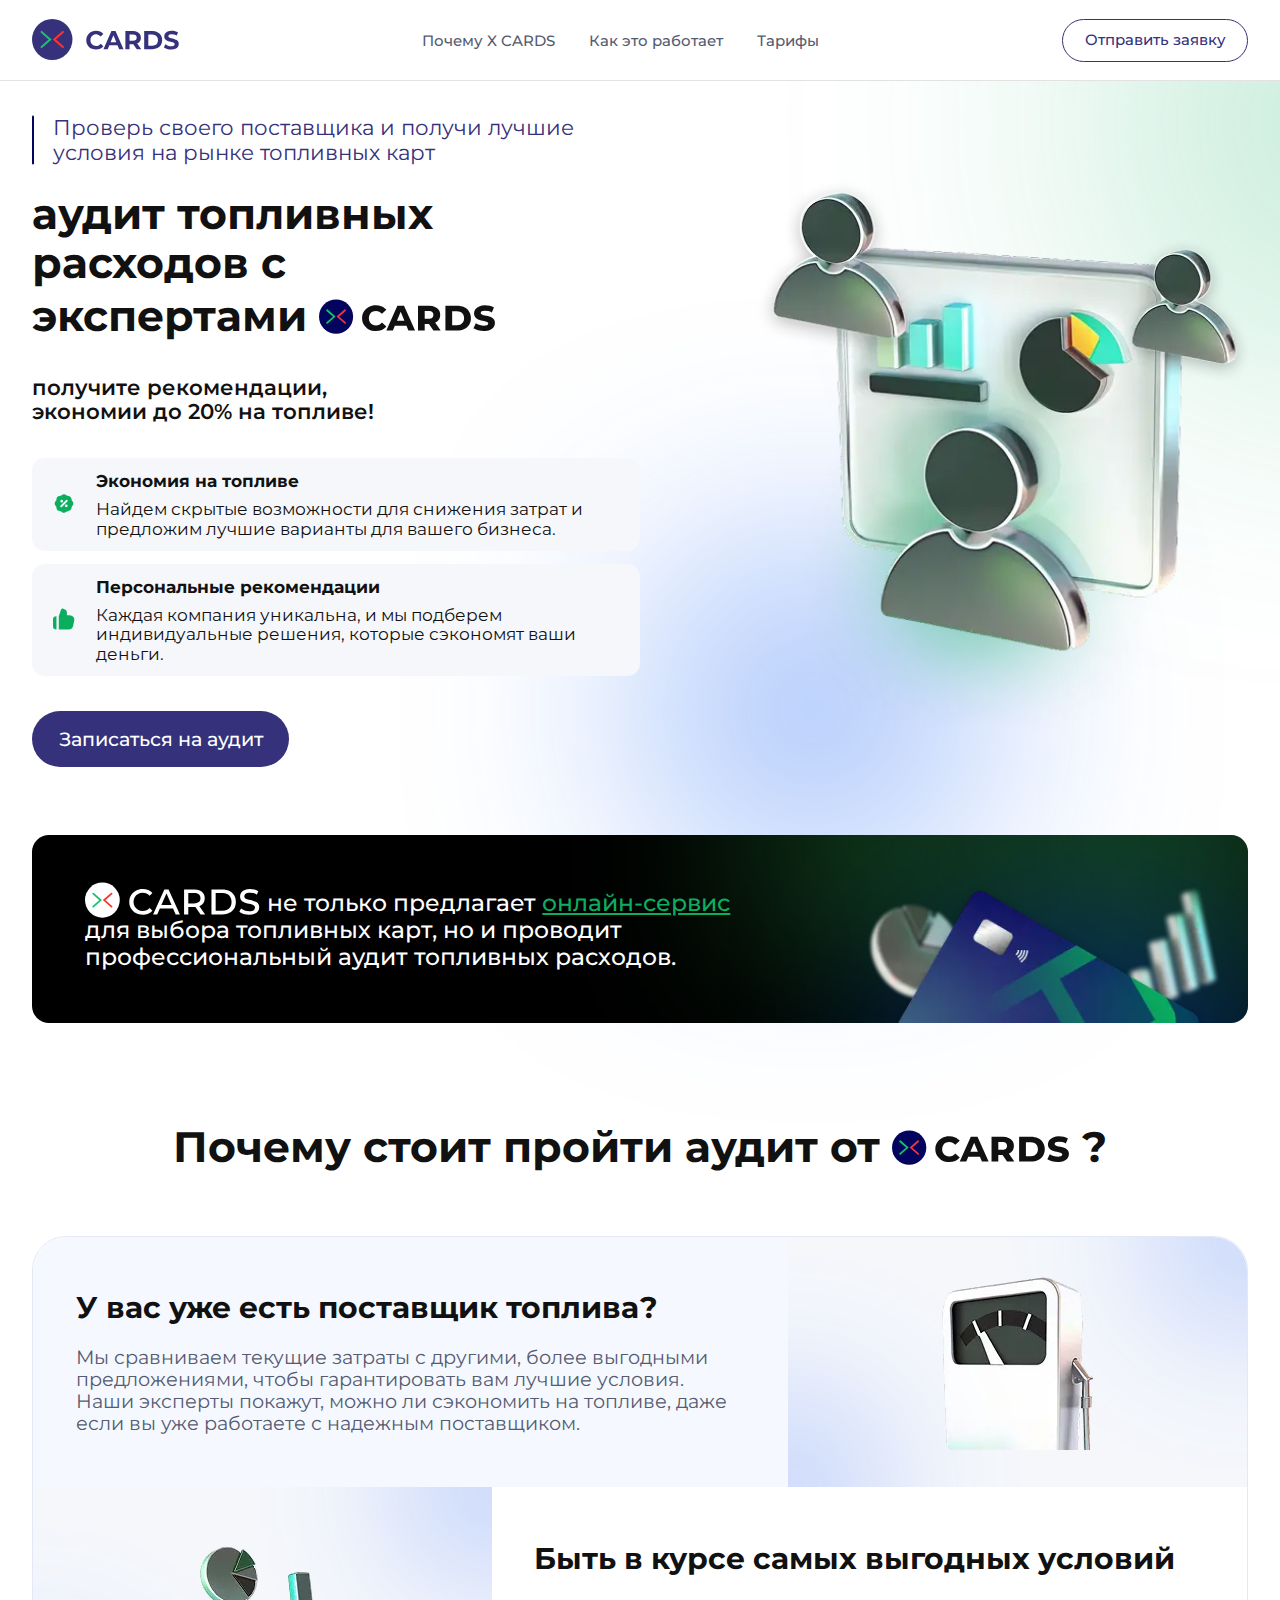
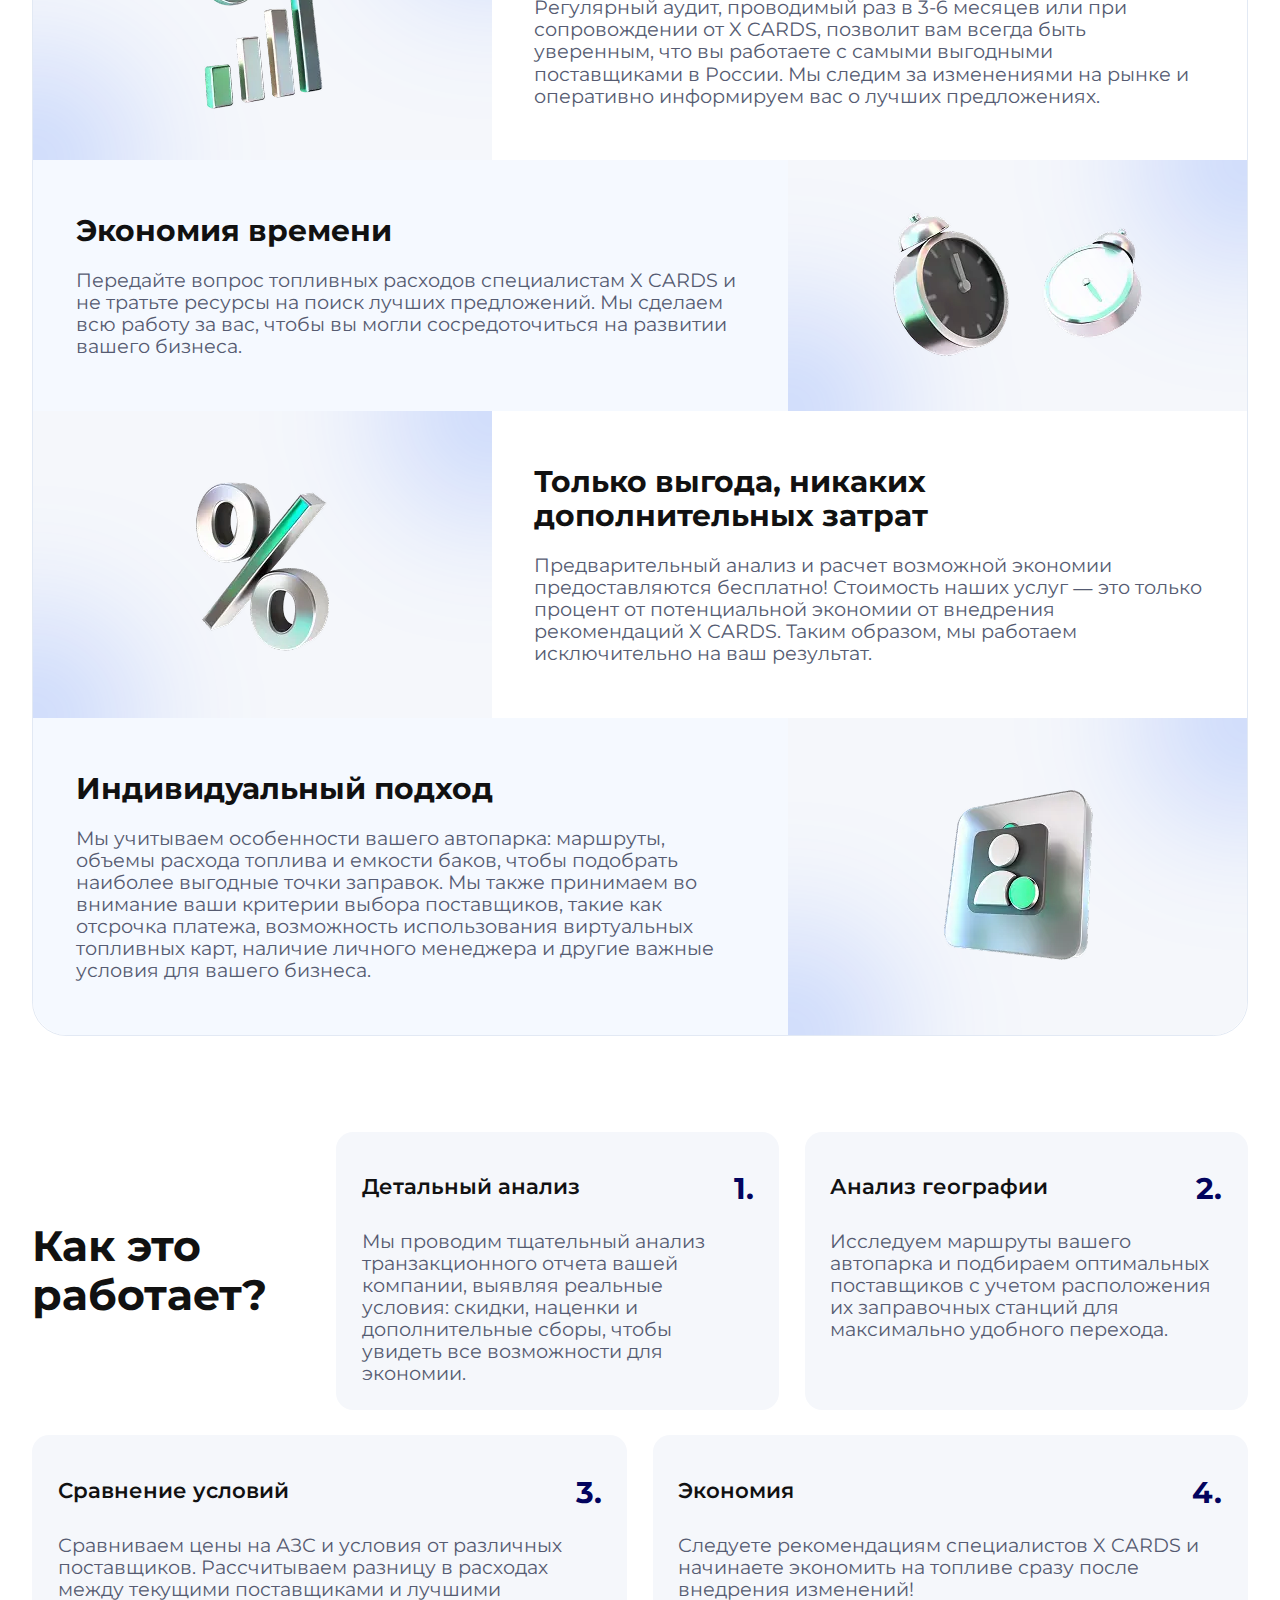
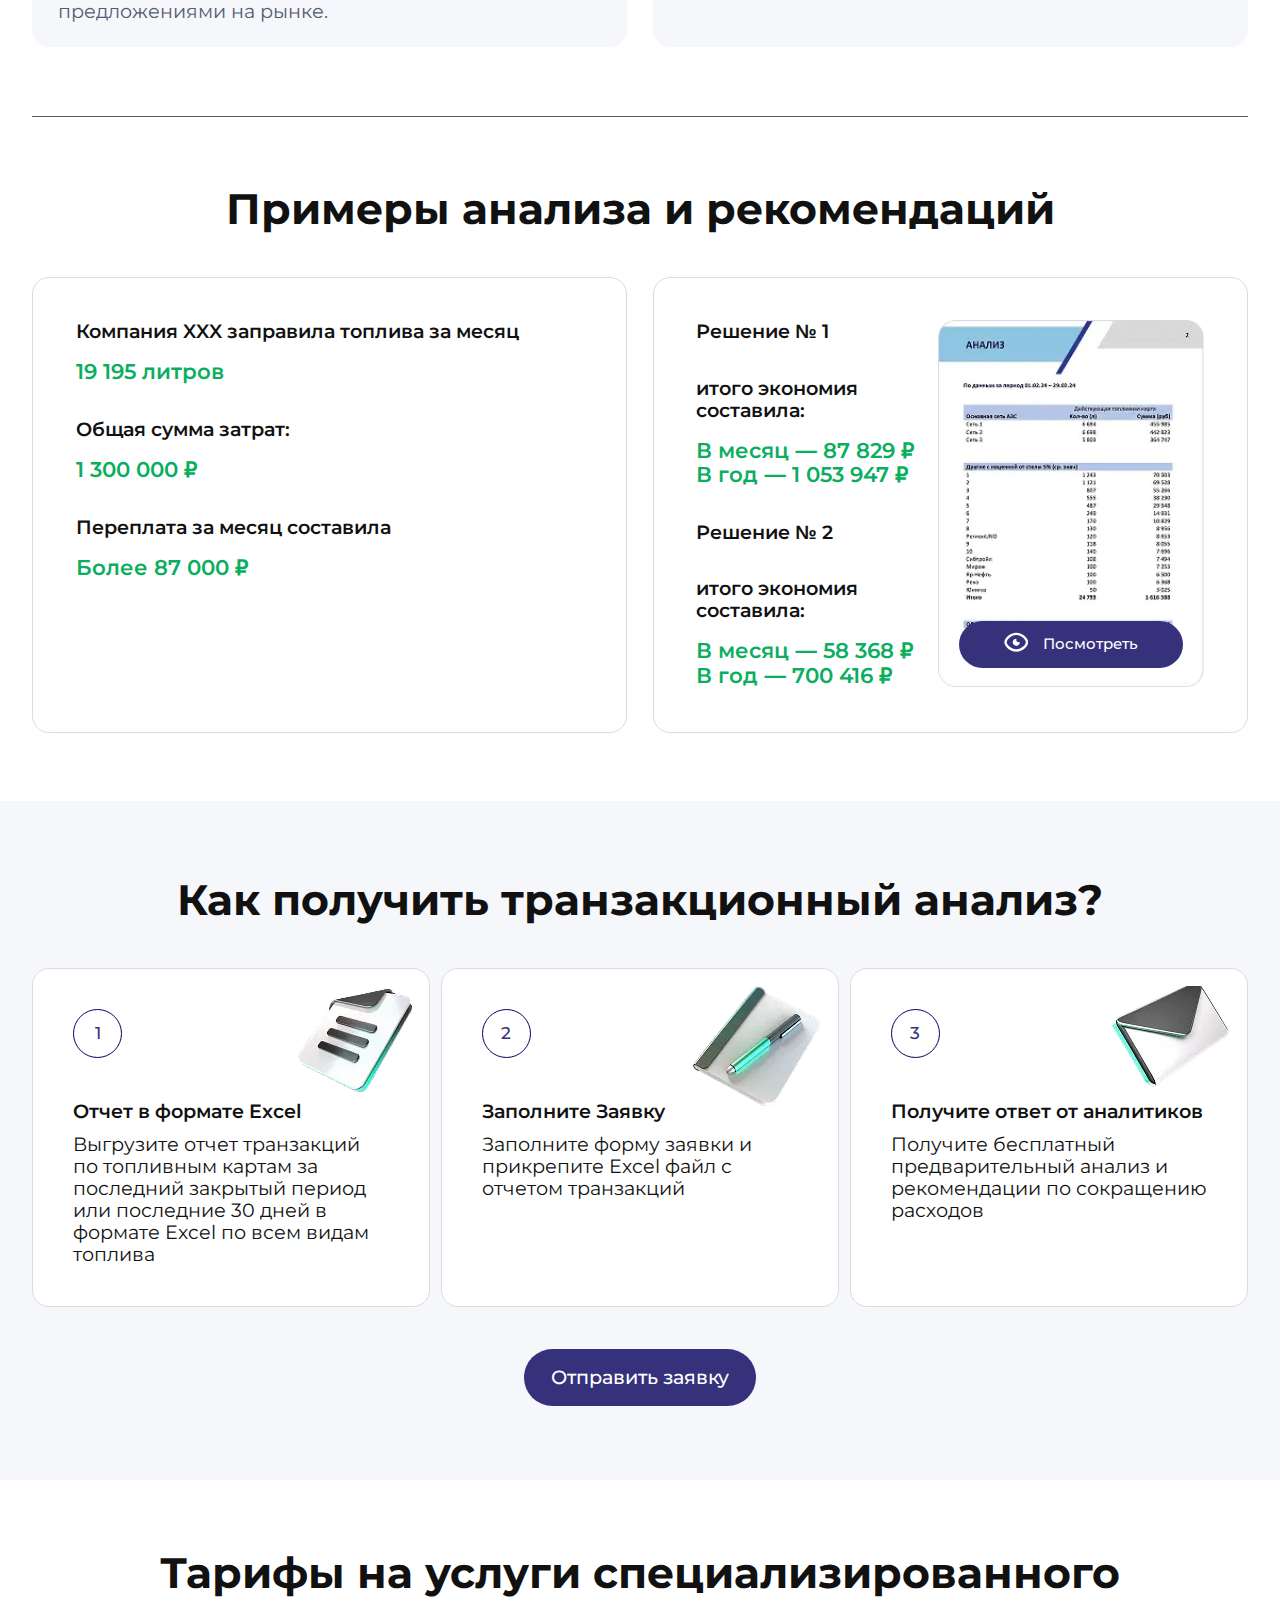
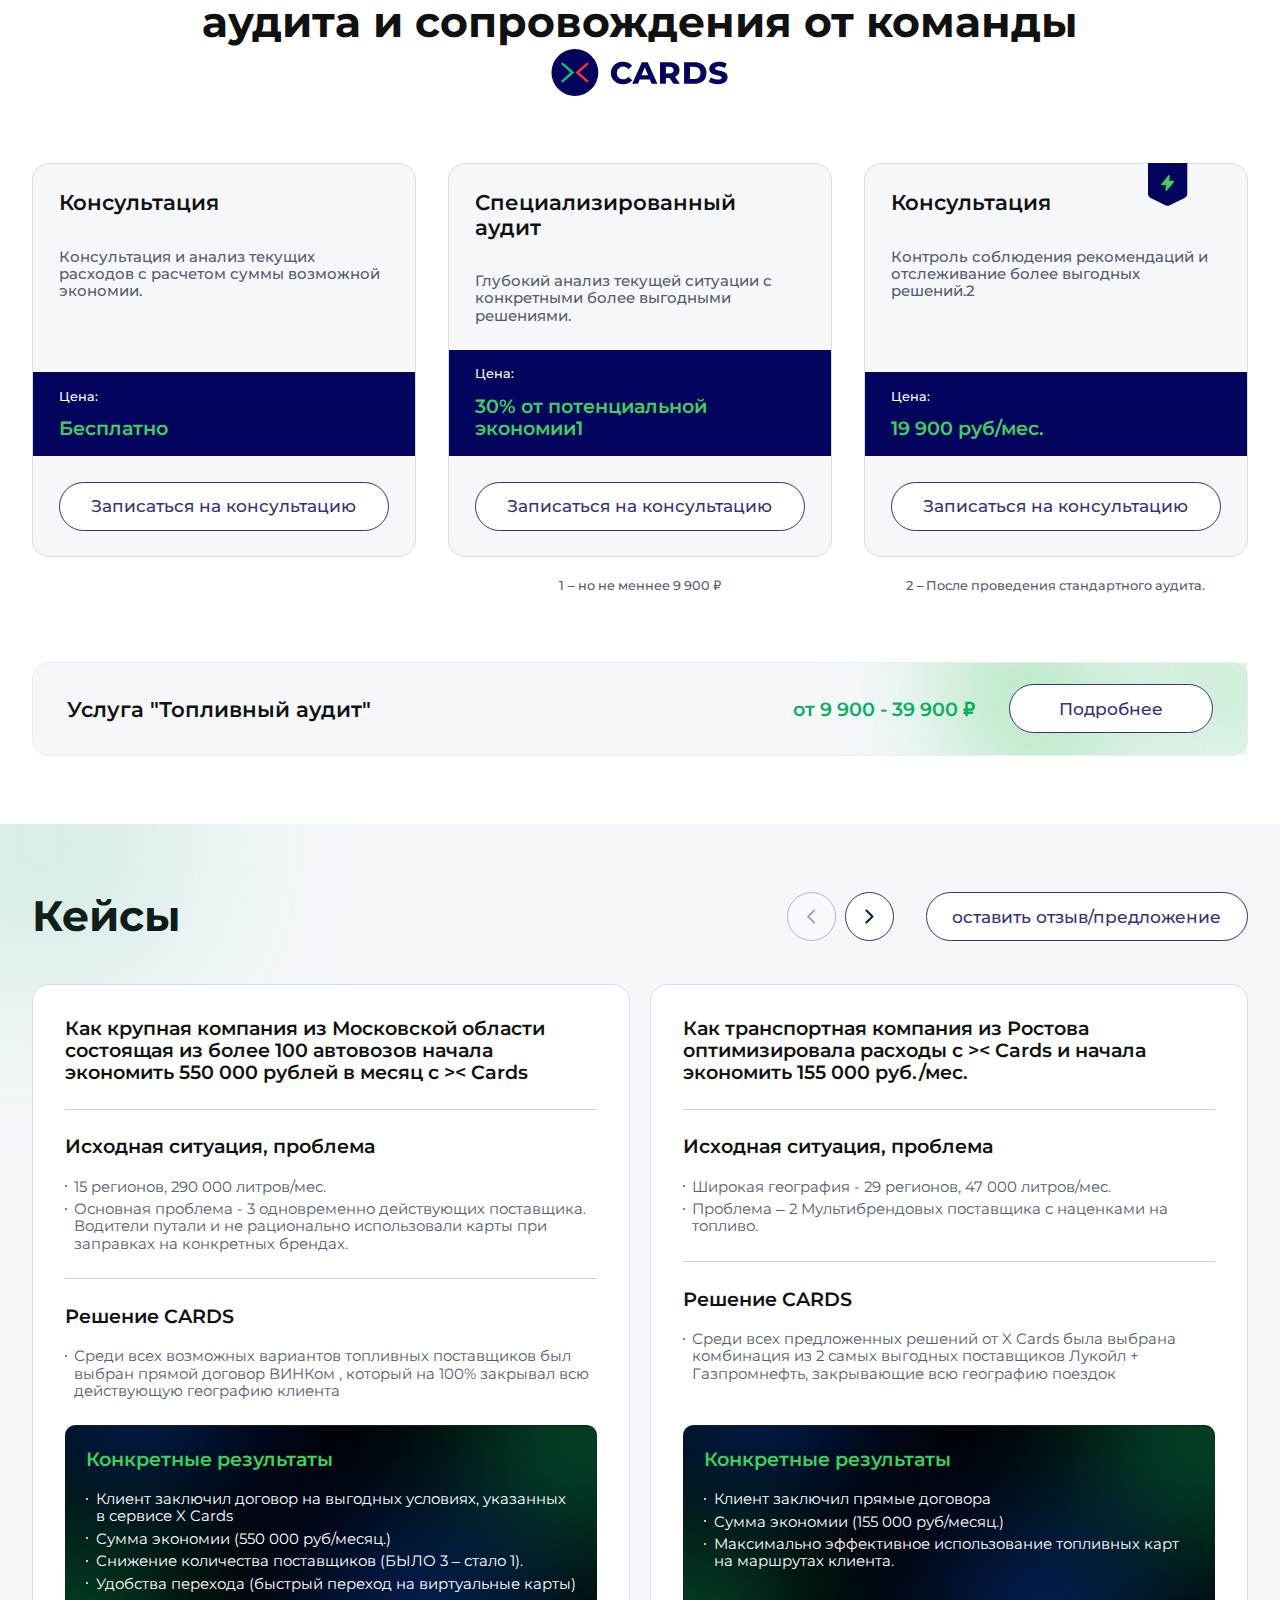
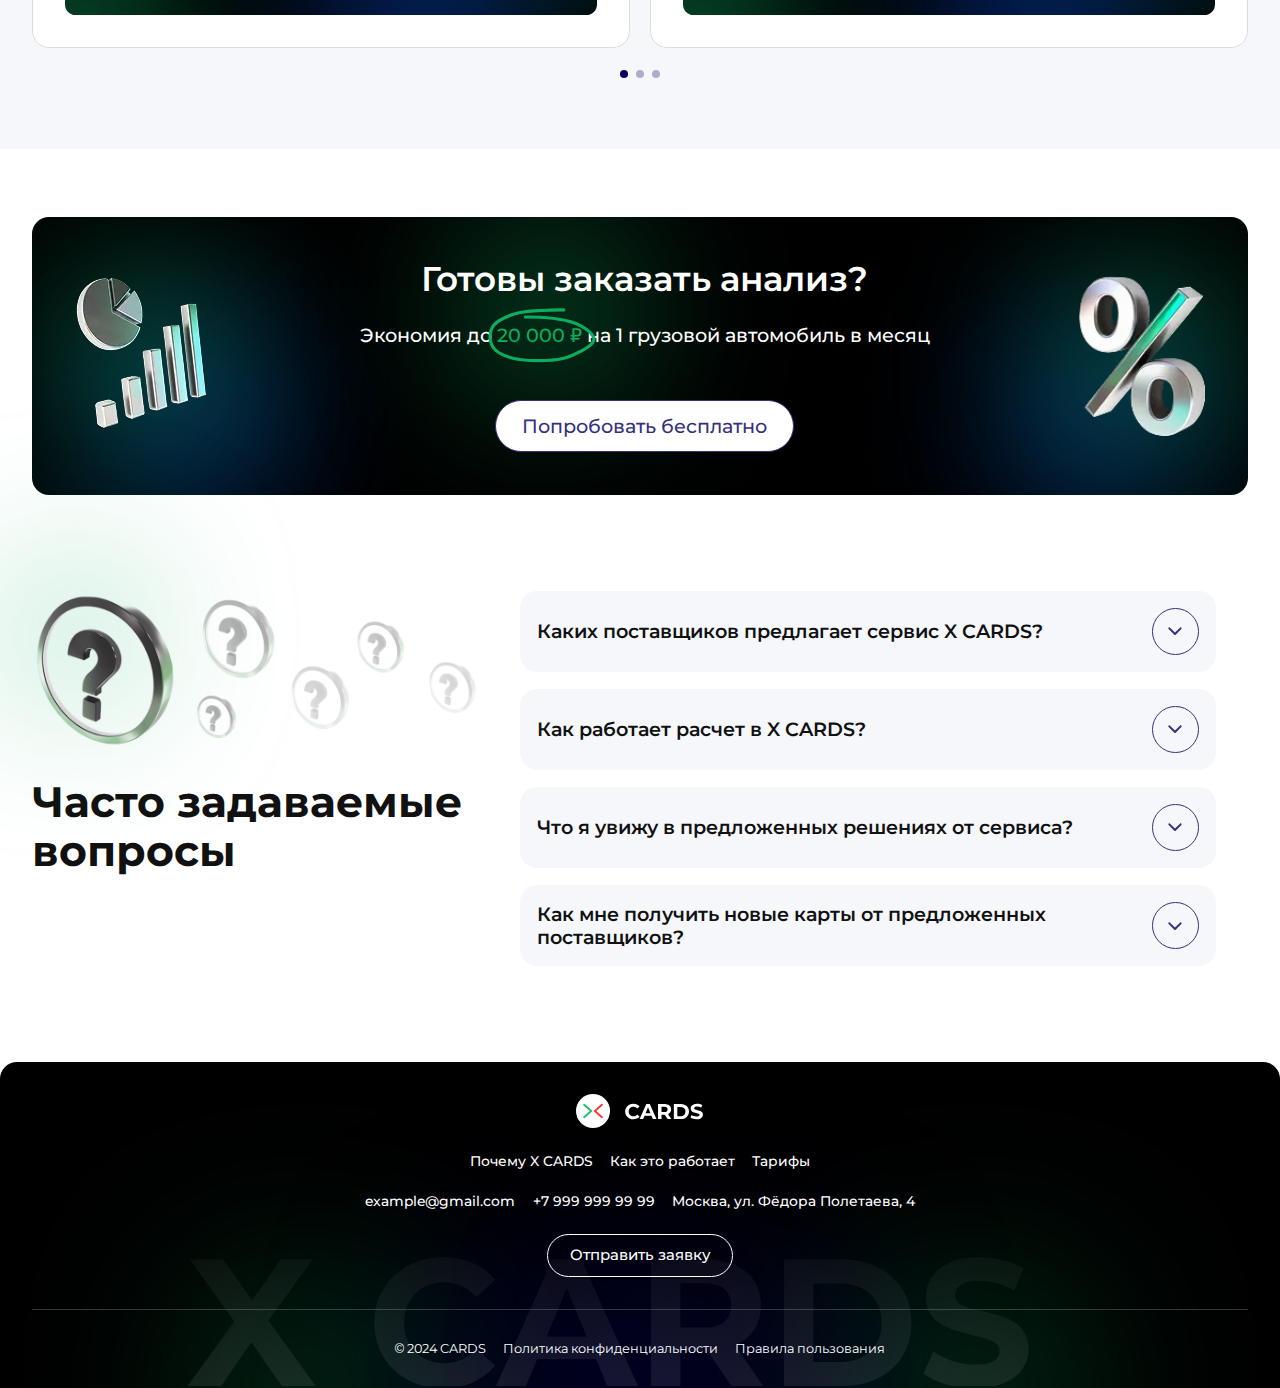
==== index.html @ f27b72c7 "first commit" ====
<!DOCTYPE html>
<html lang="en">

<head>
	<meta charset="UTF-8">
	<meta name="viewport" content="width=device-width, initial-scale=1.0">
	<meta name="keywords" content="">
	<link rel="stylesheet" href="css/libs.min.css">
	<link rel="stylesheet" href="css/style.min.css">
	<title>Главная</title>
</head>

<body>
	<div class="wrapper">
		<header class="header">
    <div class="container">
        <div class="header__inner">
            <div class="header__wrap">
                <a class="header__logo" href="">
                    <img src="img/logo.svg" alt="">
                </a>
                <ul class="header__list">
                    <li><a href="#advantages">Почему X CARDS</a></li>
                    <li><a href="#info">Как это работает</a></li>
                    <li><a href="#tariffs">Тарифы</a></li>
                </ul>
                <div class="header__btns">
                    <button class="header__btn btn btn-blue__outline">
                        <span>Отправить заявку </span>
                    </button>
                </div>
            </div>
            <div class="header__mob">
                <a class="header__logo" href="">
                    <img src="img/logo.svg" alt="">
                </a>
                <div class="burger">
                    <span></span>
                    <span></span>
                    <span></span>
                </div>
            </div>
        </div>
    </div>
</header>
		<main class="content">
			<section class="main">
				<div class="container">
					<div class="main__inner">
						<div class="main__desc">
							<div class="main__subtitle">
								<span>Проверь своего поставщика и получи лучшие условия на рынке топливных карт</span>
							</div>
							<h1 class="main__title h2">
								аудит топливных расходов с экспертами
								<span class="title-logo">
										<img src="img/title-logo.svg" alt="">
									</span>
							</h1>
							<nav class="main__nav">
								<div class="main__subtitle2">
									получите рекомендации, <br>
									экономии до 20% на топливе!
								</div>
								<div class="main__items">
									<div class="main__item">
										<i class="main__item-icon">
											<img src="img/list-icon.svg" alt="">
										</i>
										<p class="main__item-text">
											<strong>Экономия на топливе</strong>
											<span>Найдем скрытые возможности для снижения затрат и предложим лучшие варианты для вашего бизнеса.</span>
										</p>
									</div>
									<div class="main__item">
										<i class="main__item-icon">
											<img src="img/list-icon2.svg" alt="">
										</i>
										<p class="main__item-text">
											<strong>Персональные рекомендации</strong>
											<span>Каждая компания уникальна, и мы подберем индивидуальные решения, которые сэкономят ваши деньги.</span>
										</p>
									</div>
								</div>
							</nav>
							<button class="main__btn btn btn-blue">
								<span>Записаться на аудит</span>
							</button>
						</div>
						<div class="main__img">
							<img src="img/main-img.webp" alt="">
							<span class="circle"></span>
							<span class="circle2"></span>
						</div>
						<button class="main__btn main__btn--mob btn btn-blue">
							<span>Записаться на аудит</span>
						</button>
					</div>
				</div>
			</section>
			<section class="banner">
				<div class="container">
					<div class="banner__inner">
						<div class="banner__text">
							<p>
								<span class="title-logo">
								<img src="img/title-logo2.svg" alt="">
							</span>
								не только предлагает <a href="">онлайн-сервис</a> для выбора топливных карт, но и проводит профессиональный аудит топливных расходов.
							</p>
						</div>
						<div class="banner__img">
							<img src="img/banner-img.webp" alt="">
						</div>
						<span class="circle"></span>
						<span class="circle2"></span>
						<span class="circle3"></span>
						<span class="circle4"></span>
					</div>
				</div>
			</section>
			<section id="advantages" class="advantages">
				<div class="container">
					<div class="advantages__inner">
						<h2 class="advantages__title h2">
							Почему стоит пройти аудит от
							<span class="title-logo">
								<img src="img/title-logo.svg" alt="">
							</span>
							?
						</h2>
						<div class="advantages__items">
							<div class="advantages__item">
								<div class="advantages__item-img">
									<img src="img/advantages-img.webp" alt="">
								</div>
								<div class="advantages__item-desc">
									<h3 class="advantages__item-title h3">У вас уже есть поставщик топлива?</h3>
									<div class="advantages__item-text">
										<p>Мы сравниваем текущие затраты с другими, более выгодными предложениями, чтобы гарантировать вам лучшие условия. Наши эксперты покажут, можно ли сэкономить на топливе, даже если вы уже работаете с надежным поставщиком.</p>
									</div>
								</div>
							</div>
							<div class="advantages__item">
								<div class="advantages__item-img">
									<img src="img/advantages-img2.webp" alt="">
								</div>
								<div class="advantages__item-desc">
									<h3 class="advantages__item-title h3">Быть в курсе самых выгодных условий</h3>
									<div class="advantages__item-text">
										<p>Регулярный аудит, проводимый раз в 3-6 месяцев или при сопровождении от X CARDS, позволит вам всегда быть уверенным, что вы работаете с самыми выгодными поставщиками в России. Мы следим за изменениями на рынке и оперативно информируем вас о лучших предложениях.</p>
									</div>
								</div>
							</div>
							<div class="advantages__item">
								<div class="advantages__item-img">
									<img src="img/advantages-img3.webp" alt="">
								</div>
								<div class="advantages__item-desc">
									<h3 class="advantages__item-title h3">Экономия времени</h3>
									<div class="advantages__item-text">
										<p>Передайте вопрос топливных расходов специалистам X CARDS и не тратьте ресурсы на поиск лучших предложений. Мы сделаем всю работу за вас, чтобы вы могли сосредоточиться на развитии вашего бизнеса.</p>
									</div>
								</div>
							</div>
							<div class="advantages__item">
								<div class="advantages__item-img">
									<img src="img/advantages-img4.webp" alt="">
								</div>
								<div class="advantages__item-desc">
									<h3 class="advantages__item-title h3">Только выгода, никаких дополнительных затрат</h3>
									<div class="advantages__item-text">
										<p>Предварительный анализ и расчет возможной экономии предоставляются бесплатно! Стоимость наших услуг — это только процент от потенциальной экономии от внедрения рекомендаций X CARDS. Таким образом, мы работаем исключительно на ваш результат.</p>
									</div>
								</div>
							</div>
							<div class="advantages__item">
								<div class="advantages__item-img">
									<img src="img/advantages-img5.webp" alt="">
								</div>
								<div class="advantages__item-desc">
									<h3 class="advantages__item-title h3">Индивидуальный подход</h3>
									<div class="advantages__item-text">
										<p>Мы учитываем особенности вашего автопарка: маршруты, объемы расхода топлива и емкости баков, чтобы подобрать наиболее выгодные точки заправок. Мы также принимаем во внимание ваши критерии выбора поставщиков, такие как отсрочка платежа, возможность использования виртуальных топливных карт, наличие личного менеджера и другие важные условия для вашего бизнеса.</p>
									</div>
								</div>
							</div>
						</div>
					</div>
				</div>
			</section>
			<section id="info" class="info">
				<div class="container">
					<div class="info__inner">
						<div class="info__wrap">
							<div class="info__group">
								<h2 class="info__title h2">Как это работает?</h2>
							</div>
							<div class="info__items">
								<div class="info__item">
									<div class="info__item-top">
										<div class="info__item-title">Детальный анализ</div>
										<div class="info__item-number">1.</div>
									</div>
									<div class="info__item-text">
										<p>Мы проводим тщательный анализ транзакционного отчета вашей компании, выявляя реальные условия: скидки, наценки и дополнительные сборы, чтобы увидеть все возможности для экономии.</p>
									</div>
								</div>
								<div class="info__item">
									<div class="info__item-top">
										<div class="info__item-title">Анализ географии</div>
										<div class="info__item-number">2.</div>
									</div>
									<div class="info__item-text">
										<p>Исследуем маршруты вашего автопарка и подбираем оптимальных поставщиков с учетом расположения их заправочных станций для максимально удобного перехода.</p>
									</div>
								</div>
							</div>
						</div>
						<div class="info__items">
							<div class="info__item">
								<div class="info__item-top">
									<div class="info__item-title">Сравнение условий</div>
									<div class="info__item-number">3.</div>
								</div>
								<div class="info__item-text">
									<p>Сравниваем цены на АЗС и условия от различных поставщиков. Рассчитываем разницу в расходах между текущими поставщиками и лучшими предложениями на рынке.</p>
								</div>
							</div>
							<div class="info__item">
								<div class="info__item-top">
									<div class="info__item-title">Экономия</div>
									<div class="info__item-number">4.</div>
								</div>
								<div class="info__item-text">
									<p>Следуете рекомендациям специалистов X CARDS и начинаете экономить на топливе сразу после внедрения изменений!</p>
								</div>
							</div>
						</div>
					</div>
				</div>
			</section>
			<section class="analysis">
				<div class="container">
					<div class="analysis__inner">
						<h2 class="analysis__title h2">Примеры анализа и рекомендаций</h2>
						<div class="analysis__items">
							<div class="analysis__item">
								<div class="analysis__subitems">
									<div class="analysis__subitem">
										<div class="analysis__text">Компания XXX заправила топлива за месяц</div>
										<div class="analysis__text2">19 195 литров</div>
									</div>
									<div class="analysis__subitem">
										<div class="analysis__text">Общая сумма затрат:</div>
										<div class="analysis__text2">1 300 000 ₽</div>
									</div>
									<div class="analysis__subitem">
										<div class="analysis__text">Переплата за месяц составила</div>
										<div class="analysis__text2">Более 87 000 ₽</div>
									</div>
								</div>
							</div>
							<div class="analysis__item">
								<div class="analysis__item-flex">
									<div class="analysis__subitems">
										<div class="analysis__subitem">
											<div class="analysis__text">Решение № 1</div>
										</div>
										<div class="analysis__subitem">
											<div class="analysis__text">итого экономия составила:</div>
											<div class="analysis__text2">
												<span>В месяц — 87 829 ₽</span>
												<span>В год — 1 053 947 ₽</span>
											</div>
										</div>
										<div class="analysis__subitem">
											<div class="analysis__text">Решение № 2</div>
										</div>
										<div class="analysis__subitem">
											<div class="analysis__text">итого экономия составила:</div>
											<div class="analysis__text2">
												<span>В месяц — 58 368 ₽</span>
												<span>В год — 700 416 ₽</span>
											</div>
										</div>
									</div>
									<div class="analysis__group">
										<div class="analysis__img">
											<img src="img/analysis-img.webp" alt="">
										</div>
										<button class="analysis__btn btn btn-blue">
											<i>
												<svg width="24" height="20" viewBox="0 0 24 20" fill="none" xmlns="http://www.w3.org/2000/svg">
													<path d="M11.9999 0.666748C15.2514 0.666748 18.1401 2.13325 20.1969 3.94858C21.2294 4.85975 22.0799 5.88291 22.6796 6.90141C23.2688 7.90125 23.6666 8.98508 23.6666 10.0001C23.6666 11.0151 23.2699 12.0989 22.6796 13.0987C22.0799 14.1172 21.2294 15.1404 20.1969 16.0516C18.1401 17.8669 15.2503 19.3334 11.9999 19.3334C8.74842 19.3334 5.85975 17.8669 3.80292 16.0516C2.77042 15.1404 1.91992 14.1172 1.32025 13.0987C0.729919 12.0989 0.333252 11.0151 0.333252 10.0001C0.333252 8.98508 0.729919 7.90125 1.32025 6.90141C1.91992 5.88291 2.77042 4.85975 3.80292 3.94858C5.85975 2.13325 8.74959 0.666748 11.9999 0.666748ZM11.9999 3.00008C9.45192 3.00008 7.09059 4.15858 5.34759 5.69741C4.47959 6.46275 3.79359 7.29925 3.33042 8.08558C2.85675 8.89058 2.66659 9.55675 2.66659 10.0001C2.66659 10.4434 2.85675 11.1096 3.33042 11.9146C3.79359 12.7009 4.47959 13.5362 5.34759 14.3027C7.09059 15.8416 9.45192 17.0001 11.9999 17.0001C14.5479 17.0001 16.9093 15.8416 18.6523 14.3027C19.5203 13.5362 20.2063 12.7009 20.6694 11.9146C21.1431 11.1096 21.3333 10.4434 21.3333 10.0001C21.3333 9.55675 21.1431 8.89058 20.6694 8.08558C20.2063 7.29925 19.5203 6.46391 18.6523 5.69741C16.9093 4.15858 14.5479 3.00008 11.9999 3.00008ZM11.9999 6.50008C12.1026 6.50008 12.2041 6.50475 12.3044 6.51291C12.0511 6.95724 11.9508 7.47249 12.019 7.97939C12.0871 8.48629 12.3199 8.95676 12.6816 9.31841C13.0432 9.68007 13.5137 9.91288 14.0206 9.98102C14.5275 10.0492 15.0428 9.94888 15.4871 9.69558C15.5484 10.3981 15.3961 11.1028 15.0501 11.7173C14.7042 12.3318 14.1806 12.8274 13.5481 13.1393C12.9156 13.4511 12.2036 13.5646 11.5055 13.4649C10.8074 13.3652 10.1557 13.057 9.63575 12.5805C9.11583 12.1041 8.75195 11.4817 8.5918 10.7949C8.43165 10.1081 8.4827 9.389 8.73826 8.73173C8.99382 8.07446 9.44196 7.50971 10.024 7.1115C10.606 6.71328 11.2947 6.50017 11.9999 6.50008Z" fill="white"/>
												</svg>
											</i>
											<span>Посмотреть</span>
										</button>
									</div>
								</div>
							</div>
						</div>
					</div>
				</div>
			</section>
			<section class="stages">
				<div class="container">
					<div class="stages__inner">
						<h2 class="stages__title h2">Как получить транзакционный анализ?</h2>
						<div class="stages__cards">
							<div class="stage-card">
								<div class="stage-card__number">
									<span>1</span>
								</div>
								<div class="stage-card__img">
									<img src="img/stage-card__img.webp" alt="">
								</div>
								<div class="stage-card__desc">
									<div class="stage-card__title">Отчет в формате Excel</div>
									<div class="stage-card__text">
										<p>Выгрузите отчет транзакций по топливным картам за последний закрытый период или последние 30 дней в формате Excel по всем видам топлива</p>
									</div>
								</div>
							</div>
							<div class="stage-card">
								<div class="stage-card__number">
									<span>2</span>
								</div>
								<div class="stage-card__img">
									<img src="img/stage-card__img2.webp" alt="">
								</div>
								<div class="stage-card__desc">
									<div class="stage-card__title">Заполните Заявку</div>
									<div class="stage-card__text">
										<p>Заполните форму заявки и прикрепите Excel файл с отчетом транзакций</p>
									</div>
								</div>
							</div>
							<div class="stage-card">
								<div class="stage-card__number">
									<span>3</span>
								</div>
								<div class="stage-card__img">
									<img src="img/stage-card__img3.webp" alt="">
								</div>
								<div class="stage-card__desc">
									<div class="stage-card__title">Получите ответ от аналитиков</div>
									<div class="stage-card__text">
										<p>Получите бесплатный предварительный анализ и рекомендации по сокращению расходов</p>
									</div>
								</div>
							</div>
						</div>
						<button class="stages__btn btn btn-blue">
							<span>Отправить заявку</span>
						</button>
					</div>
				</div>
			</section>
			<section id="tariffs" class="tariffs">
				<div class="container">
					<div class="tariffs__inner">
						<div class="tariffs__top">
                            <h2 class="tariffs__title h2">
                                Тарифы на услуги специализирован<wbr>ного аудита и сопровождения от команды
                                <br>
                                <span class="title-logo">
								<img src="img/title-logo3.svg" alt="">
							</span>
                            </h2>
                        </div>
						<div class="tariffs__cards">
							<div class="tariff-card">
								<div class="tariff-card__wrap">
									<div class="tariff-card__title">Консультация</div>
									<div class="tariff-card__text">
										<p>Консультация и анализ текущих расходов с расчетом суммы возможной экономии.</p>
									</div>
									<div class="tariff-card__price-wrap">
										<div class="tariff-card__price-title">Цена:</div>
										<div class="tariff-card__price">Бесплатно</div>
									</div>
									<button class="tariff-card__btn btn btn-blue__outline">
										<span>Записаться на консультацию</span>
									</button>
								</div>
							</div>
							<div class="tariff-card">
								<div class="tariff-card__wrap">
									<div class="tariff-card__title">Специализированный аудит</div>
									<div class="tariff-card__text">
										<p>Глубокий анализ текущей ситуации с конкретными более выгодными решениями.</p>
									</div>
									<div class="tariff-card__price-wrap">
										<div class="tariff-card__price-title">Цена:</div>
										<div class="tariff-card__price">30% от потенциальной экономии1</div>
									</div>
									<button class="tariff-card__btn btn btn-blue__outline">
										<span>Записаться на консультацию</span>
									</button>
								</div>
								<div class="tariff-card__info">
                                    <p>1 – но не меннее 9 900 ₽</p>
                                </div>
							</div>
							<div class="tariff-card">
								<div class="tariff-card__wrap">
									<div class="tariff-card__icon">
										<img src="img/pro-icon.svg" alt="">
									</div>
									<div class="tariff-card__title">Консультация</div>
									<div class="tariff-card__text">
										<p>Контроль соблюдения рекомендаций и отслеживание более выгодных решений.2</p>
									</div>
									<div class="tariff-card__price-wrap">
										<div class="tariff-card__price-title">Цена:</div>
										<div class="tariff-card__price">19 900 руб/мес.</div>
									</div>
									<button class="tariff-card__btn btn btn-blue__outline">
										<span>Записаться на консультацию</span>
									</button>
								</div>
								<div class="tariff-card__info">
                                    <p>2 – После проведения стандартного аудита.</p>
                                </div>
							</div>
						</div>
                        <div class="tariffs-banner">
                            <div class="tariffs-banner__wrap">
								<div class="tariffs-banner__show">
									<div class="tariffs-banner__title">Услуга "Топливный аудит"</div>
									<div class="tariffs-banner__group">
										<div class="tariffs-banner__price">от 9 900 - 39 900 ₽</div>
										<button class="tariffs-banner__btn btn btn-blue__outline">
											<span>Подробнее</span>
											<span>Скрыть</span>
										</button>
									</div>
									<span class="circle"></span>
									<span class="circle2"></span>
									<span class="circle3"></span>
								</div>
								<div class="tariffs-banner__hidden">
									<div class="tariffs-banner__text">
										<p>Детальный разбор транзакционного отчета за последний отчетный период текущего поставщика Заказчика.</p>
										<p>Установление действующих условий приобретения товара на АЗС различных брендов по топливным картам текущего поставщика Заказчика.</p>
										<p>Сравнение действующих условий Заказчика с актуальными предложениями на рынке топливных карт от других поставщиков.</p>
										<p>Анализ географии поездок Заказчика на основе его транзакционного отчёта. Сопоставление расположений АЗС текущего поставщика Заказчика с АЗС альтернативных поставщиков с точки зрения удобства их размещения при вероятном переходе.</p>
										<p>Сравнительный анализ текущих условий Заказчика с возможными условиями по предлагаемым поставщикам, расчёт экономической эффективности.</p>
										<p>Вывод с предложением решений по смене поставщика с расчётом суммы экономии затрат по каждому из предложенных решений.</p>
									</div>
								</div>
							</div>
							<button class="tariffs-banner__btn2 btn btn-blue">
								<span>Записаться на бесплатный анализ</span>
							</button>
                        </div>
                    </div>
				</div>
			</section>
			<section class="cases">
				<div class="container">
					<div class="cases__inner">
						<div class="cases__top">
							<h2 class="cases__title h2">Кейсы</h2>
							<div class="cases__group">
								<div class="cases__slider-btns">
									<div class="swiper-button-prev">
										<svg width="8" height="14" viewBox="0 0 8 14" fill="none" xmlns="http://www.w3.org/2000/svg"><path fill-rule="evenodd" clip-rule="evenodd" d="M0.293024 6.29315C0.105553 6.48067 0.000237291 6.73498 0.00023728 7.00015C0.000237268 7.26531 0.105553 7.51962 0.293024 7.70714L5.95002 13.3641C6.04227 13.4597 6.15261 13.5358 6.27462 13.5882C6.39662 13.6407 6.52784 13.6682 6.66062 13.6694C6.7934 13.6705 6.92508 13.6452 7.04798 13.595C7.17087 13.5447 7.28253 13.4704 7.37642 13.3765C7.47031 13.2826 7.54456 13.171 7.59485 13.0481C7.64513 12.9252 7.67043 12.7935 7.66927 12.6607C7.66812 12.528 7.64053 12.3967 7.58812 12.2747C7.53572 12.1527 7.45953 12.0424 7.36402 11.9501L2.41402 7.00015L7.36402 2.05014C7.54618 1.86154 7.64698 1.60894 7.6447 1.34674C7.64242 1.08455 7.53725 0.833735 7.35184 0.648327C7.16643 0.462919 6.91562 0.357749 6.65343 0.355471C6.39123 0.353192 6.13863 0.453986 5.95002 0.636145L0.293024 6.29315Z" fill="#09244B" /></svg>
									</div>
									<div class="swiper-button-next">
										<svg width="8" height="14" viewBox="0 0 8 14" fill="none" xmlns="http://www.w3.org/2000/svg"><path fill-rule="evenodd" clip-rule="evenodd" d="M7.70698 6.29315C7.89445 6.48067 7.99976 6.73498 7.99976 7.00015C7.99976 7.26531 7.89445 7.51962 7.70698 7.70714L2.04998 13.3641C1.95773 13.4597 1.84739 13.5358 1.72538 13.5882C1.60338 13.6407 1.47216 13.6682 1.33938 13.6694C1.2066 13.6705 1.07492 13.6452 0.952023 13.595C0.829127 13.5447 0.717474 13.4704 0.623581 13.3765C0.529689 13.2826 0.455436 13.171 0.405155 13.0481C0.354874 12.9252 0.329572 12.7935 0.330726 12.6607C0.33188 12.528 0.359466 12.3967 0.411875 12.2747C0.464284 12.1527 0.540466 12.0424 0.635976 11.9501L5.58598 7.00015L0.635976 2.05014C0.453818 1.86154 0.353023 1.60894 0.355302 1.34674C0.35758 1.08455 0.462749 0.833735 0.648157 0.648327C0.833565 0.462919 1.08438 0.357749 1.34657 0.355471C1.60877 0.353192 1.86137 0.453986 2.04998 0.636145L7.70698 6.29315Z" fill="#09244B" /></svg>
									</div>
								</div>
								<button class="cases__btn btn btn-blue__outline">
									<span>оставить отзыв/предложение</span>
								</button>
							</div>
						</div>
						<div class="cases__slider">
							<div class="swiper mySwiper">
								<div class="swiper-wrapper">
									<div class="swiper-slide case-card">
										<div class="case-card__group">
											<div class="case-card__title">Как крупная компания из Московской области состоящая из более 100
												автовозов начала экономить 550 000 рублей в месяц с >< Cards</div>
										</div>
										<div class="case-card__group">
											<div class="case-card__title">Исходная ситуация, проблема</div>
											<ul class="case-card__list">
												<li>15 регионов, 290 000 литров/мес.</li>
												<li>Основная проблема - 3 одновременно действующих поставщика. Водители путали и не
													рационально использовали карты при заправках на конкретных брендах. </li>
											</ul>
										</div>
										<div class="case-card__group">
											<div class="case-card__title">Решение CARDS</div>
											<ul class="case-card__list">
												<li>Среди всех возможных вариантов топливных поставщиков был выбран прямой договор ВИНКом ,
													который на 100% закрывал всю действующую географию клиента</li>
											</ul>
										</div>
										<div class="case-card__group case-card__group2">
											<div class="case-card__title">Конкретные результаты</div>
											<ul class="case-card__list">
												<li>Клиент заключил договор на выгодных условиях, указанных в сервисе X Cards</li>
												<li>Cумма экономии (550 000 руб/месяц.)</li>
												<li>Снижение количества поставщиков (БЫЛО 3 – стало 1).</li>
												<li>Удобства перехода (быстрый переход на виртуальные карты)</li>
											</ul>
											<div class="circle2"></div>
											<div class="circle3"></div>
											<div class="circle4"></div>
											<div class="circle5"></div>
										</div>
									</div>
									<div class="swiper-slide case-card">
										<div class="case-card__group">
											<div class="case-card__title">Как транспортная компания из Ростова оптимизировала расходы с ><
												Cards и начала экономить 155 000 руб./мес.</div>
										</div>
										<div class="case-card__group">
											<div class="case-card__title">Исходная ситуация, проблема</div>
											<ul class="case-card__list">
												<li>Широкая география - 29 регионов, 47 000 литров/мес.</li>
												<li>Проблема – 2 Мультибрендовых поставщика с наценками на топливо.</li>
											</ul>
										</div>
										<div class="case-card__group">
											<div class="case-card__title">Решение CARDS</div>
											<ul class="case-card__list">
												<li>Среди всех предложенных решений от X Cards была выбрана комбинация из 2 самых выгодных
													поставщиков Лукойл + Газпромнефть, закрывающие всю географию поездок</li>
											</ul>
										</div>
										<div class="case-card__group case-card__group2">
											<div class="case-card__title">Конкретные результаты</div>
											<ul class="case-card__list">
												<li>Клиент заключил прямые договора</li>
												<li>Cумма экономии (155 000 руб/месяц.)</li>
												<li>Максимально эффективное использование топливных карт на маршрутах клиента.</li>
											</ul>
											<div class="circle2"></div>
											<div class="circle3"></div>
											<div class="circle4"></div>
											<div class="circle5"></div>
										</div>
									</div>
									<div class="swiper-slide case-card">
										<div class="case-card__group">
											<div class="case-card__title">Как транспортная компания с географией поездок от Краснодара до
												Владивостока начала экономить 303 000 руб./мес.</div>
										</div>
										<div class="case-card__group">
											<div class="case-card__title">Исходная ситуация, проблема</div>
											<ul class="case-card__list">
												<li>География - 21 регион, 69 000 литров/мес.</li>
												<li>Проблема – Использование мультибрендовой карты с наценками, работая в предоплату.</li>
											</ul>
										</div>
										<div class="case-card__group">
											<div class="case-card__title">Решение CARDS</div>
											<ul class="case-card__list">
												<li>Сервис X Cards предложил в качестве решений все возможные комбинации топливных карт.
												</li>
											</ul>
										</div>
										<div class="case-card__group case-card__group2">
											<div class="case-card__title">Конкретные результаты</div>
											<ul class="case-card__list">
												<li>Клиент выбрал комбинацию с использованием прямого договора с поставщиком, на АЗС
													которого происходила основная часть заправок и альтернативную мультибрендовую карту для
													дозаправок.</li>
												<li>Cумма экономии (303 000 руб/месяц.)</li>
											</ul>
											<div class="circle2"></div>
											<div class="circle3"></div>
											<div class="circle4"></div>
										</div>
									</div>
									<div class="swiper-slide case-card">
										<div class="case-card__group">
											<div class="case-card__title">Как транспортная компания из 4 грузовых машин в Калининграде не
												меняя привычные точки заправок начала экономить 45 000 руб./мес.</div>
										</div>
										<div class="case-card__group">
											<div class="case-card__title">Исходная ситуация, проблема</div>
											<ul class="case-card__list">
												<li>География - 6 регионов, 17 000 литров/мес.</li>
												<li>Проблема – Использование карт через посредника с пониженной скидкой.</li>
											</ul>
										</div>
										<div class="case-card__group">
											<div class="case-card__title">Решение CARDS</div>
											<ul class="case-card__list">
												<li>Были предложены все варианты поставщиков, закрывающие географию поездок клиента</li>
											</ul>
										</div>
										<div class="case-card__group case-card__group2">
											<div class="case-card__title">Конкретные результаты</div>
											<ul class="case-card__list">
												<li>Клиент сравнил текущие затраты на топливо через посредника с возможной суммой затрат по
													прямому договору.</li>
												<li>Заключил прямой договор, со скидками, указанными в сервисе X Cards, с той же сетью на
													который и осуществлял заправки.</li>
												<li>Cумма экономии (45 000 руб/месяц.)</li>
											</ul>
											<div class="circle2"></div>
											<div class="circle3"></div>
											<div class="circle4"></div>
										</div>
									</div>
								</div>
							</div>
							<div class="swiper-pagination"></div>
						</div>
					</div>
				</div>
				<span class="circle"></span>
			</section>
			<section class="banner2">
				<div class="container">
					<div class="banner2__inner">
						<div class="banner2__img">
							<img src="img/banner2-img.webp" alt="">
							<span class="circle"></span>
							<span class="circle2"></span>
						</div>
						<div class="banner2__desc">
							<div class="banner2__title">Готовы заказать анализ? </div>
							<div class="banner2__text">
								<p>Экономия до
									<span class="text-line">
										20 000 ₽
										<img src="img/title-line.svg" alt="">
									</span>
									на 1 грузовой автомобиль в месяц</p>
							</div>
							<button class="banner2__btn btn btn-blue__outline">
								<span>Попробовать бесплатно</span>
							</button>
							<span class="circle5"></span>
						</div>
						<div class="banner2__img banner2__img2">
							<img src="img/banner2-img2.webp" alt="">
							<span class="circle3"></span>
							<span class="circle4"></span>
						</div>
					</div>
				</div>
			</section>
			<section id="questions" class="questions">
				<div class="container">
					<div class="questions__inner">
						<div class="questions__group">
							<div class="questions__img">
								<img src="img/questions-img.png" alt="">
							</div>
							<h2 class="questions__title h2">Часто задаваемые вопросы</h2>
						</div>
						<div class="questions__items">
							<div class="questions__item">
								<div class="questions__item-show item-show">
									<div class="questions__item-title">Каких поставщиков предлагает сервис X CARDS?</div>
									<div class="questions__item-btn">
										<svg width="14" height="8" viewBox="0 0 14 8" fill="none" xmlns="http://www.w3.org/2000/svg">
											<path fill-rule="evenodd" clip-rule="evenodd" d="M7.70698 7.70685C7.51945 7.89433 7.26514 7.99964 6.99998 7.99964C6.73481 7.99964 6.4805 7.89433 6.29298 7.70685L0.635977 2.04985C0.540467 1.95761 0.464284 1.84726 0.411875 1.72526C0.359466 1.60326 0.33188 1.47204 0.330726 1.33926C0.329572 1.20648 0.354874 1.0748 0.405155 0.951901C0.455436 0.829005 0.529689 0.717352 0.623582 0.623459C0.717475 0.529567 0.829126 0.455314 0.952023 0.405033C1.07492 0.354752 1.2066 0.32945 1.33938 0.330604C1.47216 0.331758 1.60338 0.359344 1.72538 0.411753C1.84739 0.464162 1.95773 0.540344 2.04998 0.635854L6.99998 5.58586L11.95 0.635854C12.1386 0.453696 12.3912 0.352902 12.6534 0.35518C12.9156 0.357459 13.1664 0.462628 13.3518 0.648036C13.5372 0.833444 13.6424 1.08426 13.6447 1.34645C13.6469 1.60865 13.5461 1.86125 13.364 2.04985L7.70698 7.70685Z" fill="#36317B"></path>
										</svg>
									</div>
								</div>
								<div class="questions__item-hidden item-hidden" style="display: none;">
									<div class="questions__item-text">
										<p>Сервис предлагает всех поставщиков топлива в России, включая:
										</p>
										<ul>
											<li>ВИНКи (вертикально интегрированные нефтяные компании): Лукойл, Роснефть, Газпромнефть, Татнефть, Сургутнефтегаз и другие.</li>
											<li>Процессинговые компании: ППР, E1, Монополия и другие.</li>
											<li>Региональные поставщики: IRBIS, Трасса, Нефтьмагистраль и другие.</li>
											<li>Посредники: крупные компании, имеющие максимальную скидку у ВИНКов, готовые делиться данной скидкой для взаимовыгодного сотрудничества с компаниями поменьше.</li>
										</ul>
									</div>
								</div>
							</div>
							<div class="questions__item">
								<div class="questions__item-show item-show">
									<div class="questions__item-title">Как работает расчет в X CARDS?</div>
									<div class="questions__item-btn">
										<svg width="14" height="8" viewBox="0 0 14 8" fill="none" xmlns="http://www.w3.org/2000/svg">
											<path fill-rule="evenodd" clip-rule="evenodd" d="M7.70698 7.70685C7.51945 7.89433 7.26514 7.99964 6.99998 7.99964C6.73481 7.99964 6.4805 7.89433 6.29298 7.70685L0.635977 2.04985C0.540467 1.95761 0.464284 1.84726 0.411875 1.72526C0.359466 1.60326 0.33188 1.47204 0.330726 1.33926C0.329572 1.20648 0.354874 1.0748 0.405155 0.951901C0.455436 0.829005 0.529689 0.717352 0.623582 0.623459C0.717475 0.529567 0.829126 0.455314 0.952023 0.405033C1.07492 0.354752 1.2066 0.32945 1.33938 0.330604C1.47216 0.331758 1.60338 0.359344 1.72538 0.411753C1.84739 0.464162 1.95773 0.540344 2.04998 0.635854L6.99998 5.58586L11.95 0.635854C12.1386 0.453696 12.3912 0.352902 12.6534 0.35518C12.9156 0.357459 13.1664 0.462628 13.3518 0.648036C13.5372 0.833444 13.6424 1.08426 13.6447 1.34645C13.6469 1.60865 13.5461 1.86125 13.364 2.04985L7.70698 7.70685Z" fill="#36317B"></path>
										</svg>
									</div>
								</div>
								<div class="questions__item-hidden item-hidden">
									<div class="questions__item-text">
										<p>Наш алгоритм анализирует цены на всех АЗС, учитывает скидки поставщиков, объем потребления и регионы заправок, чтобы предложить оптимальные решения для экономии.</p>
									</div>
								</div>
							</div>
							<div class="questions__item">
								<div class="questions__item-show item-show">
									<div class="questions__item-title">Что я увижу в предложенных решениях от сервиса?</div>
									<div class="questions__item-btn">
										<svg width="14" height="8" viewBox="0 0 14 8" fill="none" xmlns="http://www.w3.org/2000/svg">
											<path fill-rule="evenodd" clip-rule="evenodd" d="M7.70698 7.70685C7.51945 7.89433 7.26514 7.99964 6.99998 7.99964C6.73481 7.99964 6.4805 7.89433 6.29298 7.70685L0.635977 2.04985C0.540467 1.95761 0.464284 1.84726 0.411875 1.72526C0.359466 1.60326 0.33188 1.47204 0.330726 1.33926C0.329572 1.20648 0.354874 1.0748 0.405155 0.951901C0.455436 0.829005 0.529689 0.717352 0.623582 0.623459C0.717475 0.529567 0.829126 0.455314 0.952023 0.405033C1.07492 0.354752 1.2066 0.32945 1.33938 0.330604C1.47216 0.331758 1.60338 0.359344 1.72538 0.411753C1.84739 0.464162 1.95773 0.540344 2.04998 0.635854L6.99998 5.58586L11.95 0.635854C12.1386 0.453696 12.3912 0.352902 12.6534 0.35518C12.9156 0.357459 13.1664 0.462628 13.3518 0.648036C13.5372 0.833444 13.6424 1.08426 13.6447 1.34645C13.6469 1.60865 13.5461 1.86125 13.364 2.04985L7.70698 7.70685Z" fill="#36317B"></path>
										</svg>
									</div>
								</div>
								<div class="questions__item-hidden item-hidden">
									<div class="questions__item-text">
										<p>Вы увидите все возможные комбинации топливных карт по вашим маршрутам с указанием суммы затрат и точек заправок на карте. Далее вы сможете выбрать наиболее подходящих для вас поставщиков и заключить с ними прямой договор.</p>
									</div>
								</div>
							</div>
							<div class="questions__item">
								<div class="questions__item-show item-show">
									<div class="questions__item-title">Как мне получить новые карты от предложенных поставщиков?</div>
									<div class="questions__item-btn">
										<svg width="14" height="8" viewBox="0 0 14 8" fill="none" xmlns="http://www.w3.org/2000/svg">
											<path fill-rule="evenodd" clip-rule="evenodd" d="M7.70698 7.70685C7.51945 7.89433 7.26514 7.99964 6.99998 7.99964C6.73481 7.99964 6.4805 7.89433 6.29298 7.70685L0.635977 2.04985C0.540467 1.95761 0.464284 1.84726 0.411875 1.72526C0.359466 1.60326 0.33188 1.47204 0.330726 1.33926C0.329572 1.20648 0.354874 1.0748 0.405155 0.951901C0.455436 0.829005 0.529689 0.717352 0.623582 0.623459C0.717475 0.529567 0.829126 0.455314 0.952023 0.405033C1.07492 0.354752 1.2066 0.32945 1.33938 0.330604C1.47216 0.331758 1.60338 0.359344 1.72538 0.411753C1.84739 0.464162 1.95773 0.540344 2.04998 0.635854L6.99998 5.58586L11.95 0.635854C12.1386 0.453696 12.3912 0.352902 12.6534 0.35518C12.9156 0.357459 13.1664 0.462628 13.3518 0.648036C13.5372 0.833444 13.6424 1.08426 13.6447 1.34645C13.6469 1.60865 13.5461 1.86125 13.364 2.04985L7.70698 7.70685Z" fill="#36317B"></path>
										</svg>
									</div>
								</div>
								<div class="questions__item-hidden item-hidden">
									<div class="questions__item-text">
										<p>В таком случае вы можете быть уверены, что сделали правильный выбор. Кроме того, с X CARDS вы всегда будете первыми узнавать о более выгодных предложениях, если условия на рынке изменятся.</p>
									</div>
								</div>
							</div>
							<div class="questions__item">
								<div class="questions__item-show item-show">
									<div class="questions__item-title">Как мне получить новые карты от предложенных поставщиков?</div>
									<div class="questions__item-btn">
										<svg width="14" height="8" viewBox="0 0 14 8" fill="none" xmlns="http://www.w3.org/2000/svg">
											<path fill-rule="evenodd" clip-rule="evenodd" d="M7.70698 7.70685C7.51945 7.89433 7.26514 7.99964 6.99998 7.99964C6.73481 7.99964 6.4805 7.89433 6.29298 7.70685L0.635977 2.04985C0.540467 1.95761 0.464284 1.84726 0.411875 1.72526C0.359466 1.60326 0.33188 1.47204 0.330726 1.33926C0.329572 1.20648 0.354874 1.0748 0.405155 0.951901C0.455436 0.829005 0.529689 0.717352 0.623582 0.623459C0.717475 0.529567 0.829126 0.455314 0.952023 0.405033C1.07492 0.354752 1.2066 0.32945 1.33938 0.330604C1.47216 0.331758 1.60338 0.359344 1.72538 0.411753C1.84739 0.464162 1.95773 0.540344 2.04998 0.635854L6.99998 5.58586L11.95 0.635854C12.1386 0.453696 12.3912 0.352902 12.6534 0.35518C12.9156 0.357459 13.1664 0.462628 13.3518 0.648036C13.5372 0.833444 13.6424 1.08426 13.6447 1.34645C13.6469 1.60865 13.5461 1.86125 13.364 2.04985L7.70698 7.70685Z" fill="#36317B"></path>
										</svg>
									</div>
								</div>
								<div class="questions__item-hidden item-hidden">
									<div class="questions__item-text">
										<p>Вам нужно заключить прямой договор с выбранной вами компанией. Наша цель — подсказать, с кем вам будет выгоднее всего сотрудничать.</p>
									</div>
								</div>
							</div>
							<div class="questions__item">
								<div class="questions__item-show item-show">
									<div class="questions__item-title">Сервис действительно независим?</div>
									<div class="questions__item-btn">
										<svg width="14" height="8" viewBox="0 0 14 8" fill="none" xmlns="http://www.w3.org/2000/svg">
											<path fill-rule="evenodd" clip-rule="evenodd" d="M7.70698 7.70685C7.51945 7.89433 7.26514 7.99964 6.99998 7.99964C6.73481 7.99964 6.4805 7.89433 6.29298 7.70685L0.635977 2.04985C0.540467 1.95761 0.464284 1.84726 0.411875 1.72526C0.359466 1.60326 0.33188 1.47204 0.330726 1.33926C0.329572 1.20648 0.354874 1.0748 0.405155 0.951901C0.455436 0.829005 0.529689 0.717352 0.623582 0.623459C0.717475 0.529567 0.829126 0.455314 0.952023 0.405033C1.07492 0.354752 1.2066 0.32945 1.33938 0.330604C1.47216 0.331758 1.60338 0.359344 1.72538 0.411753C1.84739 0.464162 1.95773 0.540344 2.04998 0.635854L6.99998 5.58586L11.95 0.635854C12.1386 0.453696 12.3912 0.352902 12.6534 0.35518C12.9156 0.357459 13.1664 0.462628 13.3518 0.648036C13.5372 0.833444 13.6424 1.08426 13.6447 1.34645C13.6469 1.60865 13.5461 1.86125 13.364 2.04985L7.70698 7.70685Z" fill="#36317B"></path>
										</svg>
									</div>
								</div>
								<div class="questions__item-hidden item-hidden">
									<div class="questions__item-text">
										<p>Да, X CARDS работает исключительно в интересах клиентов. Мы показываем только реальные скидки и самые выгодные предложения всех поставщиков, без привязки к конкретным партнерам.</p>
									</div>
								</div>
							</div>
							<div class="questions__item">
								<div class="questions__item-show item-show">
									<div class="questions__item-title">Как часто обновляются данные в X CARDS?</div>
									<div class="questions__item-btn">
										<svg width="14" height="8" viewBox="0 0 14 8" fill="none" xmlns="http://www.w3.org/2000/svg">
											<path fill-rule="evenodd" clip-rule="evenodd" d="M7.70698 7.70685C7.51945 7.89433 7.26514 7.99964 6.99998 7.99964C6.73481 7.99964 6.4805 7.89433 6.29298 7.70685L0.635977 2.04985C0.540467 1.95761 0.464284 1.84726 0.411875 1.72526C0.359466 1.60326 0.33188 1.47204 0.330726 1.33926C0.329572 1.20648 0.354874 1.0748 0.405155 0.951901C0.455436 0.829005 0.529689 0.717352 0.623582 0.623459C0.717475 0.529567 0.829126 0.455314 0.952023 0.405033C1.07492 0.354752 1.2066 0.32945 1.33938 0.330604C1.47216 0.331758 1.60338 0.359344 1.72538 0.411753C1.84739 0.464162 1.95773 0.540344 2.04998 0.635854L6.99998 5.58586L11.95 0.635854C12.1386 0.453696 12.3912 0.352902 12.6534 0.35518C12.9156 0.357459 13.1664 0.462628 13.3518 0.648036C13.5372 0.833444 13.6424 1.08426 13.6447 1.34645C13.6469 1.60865 13.5461 1.86125 13.364 2.04985L7.70698 7.70685Z" fill="#36317B"></path>
										</svg>
									</div>
								</div>
								<div class="questions__item-hidden item-hidden">
									<div class="questions__item-text">
										<p>Сервис обновляет цены на топливо и скидки ежедневно, чтобы учитывать все изменения на рынке и предоставлять только актуальную информацию.</p>
									</div>
								</div>
							</div>
							<div class="questions__item">
								<div class="questions__item-show item-show">
									<div class="questions__item-title">Могу ли я сравнить текущие затраты с тем, что предлагает X CARDS?</div>
									<div class="questions__item-btn">
										<svg width="14" height="8" viewBox="0 0 14 8" fill="none" xmlns="http://www.w3.org/2000/svg">
											<path fill-rule="evenodd" clip-rule="evenodd" d="M7.70698 7.70685C7.51945 7.89433 7.26514 7.99964 6.99998 7.99964C6.73481 7.99964 6.4805 7.89433 6.29298 7.70685L0.635977 2.04985C0.540467 1.95761 0.464284 1.84726 0.411875 1.72526C0.359466 1.60326 0.33188 1.47204 0.330726 1.33926C0.329572 1.20648 0.354874 1.0748 0.405155 0.951901C0.455436 0.829005 0.529689 0.717352 0.623582 0.623459C0.717475 0.529567 0.829126 0.455314 0.952023 0.405033C1.07492 0.354752 1.2066 0.32945 1.33938 0.330604C1.47216 0.331758 1.60338 0.359344 1.72538 0.411753C1.84739 0.464162 1.95773 0.540344 2.04998 0.635854L6.99998 5.58586L11.95 0.635854C12.1386 0.453696 12.3912 0.352902 12.6534 0.35518C12.9156 0.357459 13.1664 0.462628 13.3518 0.648036C13.5372 0.833444 13.6424 1.08426 13.6447 1.34645C13.6469 1.60865 13.5461 1.86125 13.364 2.04985L7.70698 7.70685Z" fill="#36317B"></path>
										</svg>
									</div>
								</div>
								<div class="questions__item-hidden item-hidden">
									<div class="questions__item-text">
										<p>Да, вы можете сравнить свои текущие расходы на топливо с тем, сколько ваша компания может тратить по каждому из предложенных решений. Это позволяет объективно оценить выгоду от использования X CARDS.</p>
									</div>
								</div>
							</div>
							<div class="questions__item">
								<div class="questions__item-show item-show">
									<div class="questions__item-title">Что делать после получения расчета?</div>
									<div class="questions__item-btn">
										<svg width="14" height="8" viewBox="0 0 14 8" fill="none" xmlns="http://www.w3.org/2000/svg">
											<path fill-rule="evenodd" clip-rule="evenodd" d="M7.70698 7.70685C7.51945 7.89433 7.26514 7.99964 6.99998 7.99964C6.73481 7.99964 6.4805 7.89433 6.29298 7.70685L0.635977 2.04985C0.540467 1.95761 0.464284 1.84726 0.411875 1.72526C0.359466 1.60326 0.33188 1.47204 0.330726 1.33926C0.329572 1.20648 0.354874 1.0748 0.405155 0.951901C0.455436 0.829005 0.529689 0.717352 0.623582 0.623459C0.717475 0.529567 0.829126 0.455314 0.952023 0.405033C1.07492 0.354752 1.2066 0.32945 1.33938 0.330604C1.47216 0.331758 1.60338 0.359344 1.72538 0.411753C1.84739 0.464162 1.95773 0.540344 2.04998 0.635854L6.99998 5.58586L11.95 0.635854C12.1386 0.453696 12.3912 0.352902 12.6534 0.35518C12.9156 0.357459 13.1664 0.462628 13.3518 0.648036C13.5372 0.833444 13.6424 1.08426 13.6447 1.34645C13.6469 1.60865 13.5461 1.86125 13.364 2.04985L7.70698 7.70685Z" fill="#36317B"></path>
										</svg>
									</div>
								</div>
								<div class="questions__item-hidden item-hidden">
									<div class="questions__item-text">
										<p>Выберите оптимальную карту или комбинацию карт из предложенных вариантов, заключите договор с поставщиком и начните экономить.</p>
									</div>
								</div>
							</div>
							<div class="questions__item">
								<div class="questions__item-show item-show">
									<div class="questions__item-title">Как сервис помогает отслеживать лучшие предложения?</div>
									<div class="questions__item-btn">
										<svg width="14" height="8" viewBox="0 0 14 8" fill="none" xmlns="http://www.w3.org/2000/svg">
											<path fill-rule="evenodd" clip-rule="evenodd" d="M7.70698 7.70685C7.51945 7.89433 7.26514 7.99964 6.99998 7.99964C6.73481 7.99964 6.4805 7.89433 6.29298 7.70685L0.635977 2.04985C0.540467 1.95761 0.464284 1.84726 0.411875 1.72526C0.359466 1.60326 0.33188 1.47204 0.330726 1.33926C0.329572 1.20648 0.354874 1.0748 0.405155 0.951901C0.455436 0.829005 0.529689 0.717352 0.623582 0.623459C0.717475 0.529567 0.829126 0.455314 0.952023 0.405033C1.07492 0.354752 1.2066 0.32945 1.33938 0.330604C1.47216 0.331758 1.60338 0.359344 1.72538 0.411753C1.84739 0.464162 1.95773 0.540344 2.04998 0.635854L6.99998 5.58586L11.95 0.635854C12.1386 0.453696 12.3912 0.352902 12.6534 0.35518C12.9156 0.357459 13.1664 0.462628 13.3518 0.648036C13.5372 0.833444 13.6424 1.08426 13.6447 1.34645C13.6469 1.60865 13.5461 1.86125 13.364 2.04985L7.70698 7.70685Z" fill="#36317B"></path>
										</svg>
									</div>
								</div>
								<div class="questions__item-hidden item-hidden">
									<div class="questions__item-text">
										<p>X CARDS ежедневно анализирует актуальные данные рынка, включая цены на топливо и скидки, и уведомляет вас о наиболее выгодных вариантах.</p>
									</div>
								</div>
							</div>
							<div class="questions__item">
								<div class="questions__item-show item-show">
									<div class="questions__item-title">Какие преимущества я получу с X CARDS?</div>
									<div class="questions__item-btn">
										<svg width="14" height="8" viewBox="0 0 14 8" fill="none" xmlns="http://www.w3.org/2000/svg">
											<path fill-rule="evenodd" clip-rule="evenodd" d="M7.70698 7.70685C7.51945 7.89433 7.26514 7.99964 6.99998 7.99964C6.73481 7.99964 6.4805 7.89433 6.29298 7.70685L0.635977 2.04985C0.540467 1.95761 0.464284 1.84726 0.411875 1.72526C0.359466 1.60326 0.33188 1.47204 0.330726 1.33926C0.329572 1.20648 0.354874 1.0748 0.405155 0.951901C0.455436 0.829005 0.529689 0.717352 0.623582 0.623459C0.717475 0.529567 0.829126 0.455314 0.952023 0.405033C1.07492 0.354752 1.2066 0.32945 1.33938 0.330604C1.47216 0.331758 1.60338 0.359344 1.72538 0.411753C1.84739 0.464162 1.95773 0.540344 2.04998 0.635854L6.99998 5.58586L11.95 0.635854C12.1386 0.453696 12.3912 0.352902 12.6534 0.35518C12.9156 0.357459 13.1664 0.462628 13.3518 0.648036C13.5372 0.833444 13.6424 1.08426 13.6447 1.34645C13.6469 1.60865 13.5461 1.86125 13.364 2.04985L7.70698 7.70685Z" fill="#36317B"></path>
										</svg>
									</div>
								</div>
								<div class="questions__item-hidden item-hidden">
									<div class="questions__item-text">
										<p>Независимость сервиса, автоматизация расчетов, адаптация под ваш бизнес и экономия времени делают X CARDS лучшим выбором для оптимизации топливных расходов.</p>
									</div>
								</div>
							</div>
							<div class="questions__item">
								<div class="questions__item-show item-show">
									<div class="questions__item-title">Сколько времени занимает расчет?</div>
									<div class="questions__item-btn">
										<svg width="14" height="8" viewBox="0 0 14 8" fill="none" xmlns="http://www.w3.org/2000/svg">
											<path fill-rule="evenodd" clip-rule="evenodd" d="M7.70698 7.70685C7.51945 7.89433 7.26514 7.99964 6.99998 7.99964C6.73481 7.99964 6.4805 7.89433 6.29298 7.70685L0.635977 2.04985C0.540467 1.95761 0.464284 1.84726 0.411875 1.72526C0.359466 1.60326 0.33188 1.47204 0.330726 1.33926C0.329572 1.20648 0.354874 1.0748 0.405155 0.951901C0.455436 0.829005 0.529689 0.717352 0.623582 0.623459C0.717475 0.529567 0.829126 0.455314 0.952023 0.405033C1.07492 0.354752 1.2066 0.32945 1.33938 0.330604C1.47216 0.331758 1.60338 0.359344 1.72538 0.411753C1.84739 0.464162 1.95773 0.540344 2.04998 0.635854L6.99998 5.58586L11.95 0.635854C12.1386 0.453696 12.3912 0.352902 12.6534 0.35518C12.9156 0.357459 13.1664 0.462628 13.3518 0.648036C13.5372 0.833444 13.6424 1.08426 13.6447 1.34645C13.6469 1.60865 13.5461 1.86125 13.364 2.04985L7.70698 7.70685Z" fill="#36317B"></path>
										</svg>
									</div>
								</div>
								<div class="questions__item-hidden item-hidden">
									<div class="questions__item-text">
										<p>Расчет выполняется за считанные секунды после ввода данных.</p>
									</div>
								</div>
							</div>
							<div class="questions__item">
								<div class="questions__item-show item-show">
									<div class="questions__item-title">Подходит ли X CARDS для компаний с небольшими автопарками?</div>
									<div class="questions__item-btn">
										<svg width="14" height="8" viewBox="0 0 14 8" fill="none" xmlns="http://www.w3.org/2000/svg">
											<path fill-rule="evenodd" clip-rule="evenodd" d="M7.70698 7.70685C7.51945 7.89433 7.26514 7.99964 6.99998 7.99964C6.73481 7.99964 6.4805 7.89433 6.29298 7.70685L0.635977 2.04985C0.540467 1.95761 0.464284 1.84726 0.411875 1.72526C0.359466 1.60326 0.33188 1.47204 0.330726 1.33926C0.329572 1.20648 0.354874 1.0748 0.405155 0.951901C0.455436 0.829005 0.529689 0.717352 0.623582 0.623459C0.717475 0.529567 0.829126 0.455314 0.952023 0.405033C1.07492 0.354752 1.2066 0.32945 1.33938 0.330604C1.47216 0.331758 1.60338 0.359344 1.72538 0.411753C1.84739 0.464162 1.95773 0.540344 2.04998 0.635854L6.99998 5.58586L11.95 0.635854C12.1386 0.453696 12.3912 0.352902 12.6534 0.35518C12.9156 0.357459 13.1664 0.462628 13.3518 0.648036C13.5372 0.833444 13.6424 1.08426 13.6447 1.34645C13.6469 1.60865 13.5461 1.86125 13.364 2.04985L7.70698 7.70685Z" fill="#36317B"></path>
										</svg>
									</div>
								</div>
								<div class="questions__item-hidden item-hidden">
									<div class="questions__item-text">
										<p>Да, сервис помогает экономить как крупным, так и небольшим компаниям, независимо от количества автомобилей.</p>
									</div>
								</div>
							</div>
							<div class="questions__item">
								<div class="questions__item-show item-show">
									<div class="questions__item-title">Какие скидки я могу получить с помощью X CARDS?</div>
									<div class="questions__item-btn">
										<svg width="14" height="8" viewBox="0 0 14 8" fill="none" xmlns="http://www.w3.org/2000/svg">
											<path fill-rule="evenodd" clip-rule="evenodd" d="M7.70698 7.70685C7.51945 7.89433 7.26514 7.99964 6.99998 7.99964C6.73481 7.99964 6.4805 7.89433 6.29298 7.70685L0.635977 2.04985C0.540467 1.95761 0.464284 1.84726 0.411875 1.72526C0.359466 1.60326 0.33188 1.47204 0.330726 1.33926C0.329572 1.20648 0.354874 1.0748 0.405155 0.951901C0.455436 0.829005 0.529689 0.717352 0.623582 0.623459C0.717475 0.529567 0.829126 0.455314 0.952023 0.405033C1.07492 0.354752 1.2066 0.32945 1.33938 0.330604C1.47216 0.331758 1.60338 0.359344 1.72538 0.411753C1.84739 0.464162 1.95773 0.540344 2.04998 0.635854L6.99998 5.58586L11.95 0.635854C12.1386 0.453696 12.3912 0.352902 12.6534 0.35518C12.9156 0.357459 13.1664 0.462628 13.3518 0.648036C13.5372 0.833444 13.6424 1.08426 13.6447 1.34645C13.6469 1.60865 13.5461 1.86125 13.364 2.04985L7.70698 7.70685Z" fill="#36317B"></path>
										</svg>
									</div>
								</div>
								<div class="questions__item-hidden item-hidden">
									<div class="questions__item-text">
										<p>Размер скидок зависит от объемов потребления, региона заправок и выбранного поставщика. Скидки могут достигать до 10%.</p>
									</div>
								</div>
							</div>
							<div class="questions__item">
								<div class="questions__item-show item-show">
									<div class="questions__item-title">Как более детально проработать заправки на моих маршрутах?</div>
									<div class="questions__item-btn">
										<svg width="14" height="8" viewBox="0 0 14 8" fill="none" xmlns="http://www.w3.org/2000/svg">
											<path fill-rule="evenodd" clip-rule="evenodd" d="M7.70698 7.70685C7.51945 7.89433 7.26514 7.99964 6.99998 7.99964C6.73481 7.99964 6.4805 7.89433 6.29298 7.70685L0.635977 2.04985C0.540467 1.95761 0.464284 1.84726 0.411875 1.72526C0.359466 1.60326 0.33188 1.47204 0.330726 1.33926C0.329572 1.20648 0.354874 1.0748 0.405155 0.951901C0.455436 0.829005 0.529689 0.717352 0.623582 0.623459C0.717475 0.529567 0.829126 0.455314 0.952023 0.405033C1.07492 0.354752 1.2066 0.32945 1.33938 0.330604C1.47216 0.331758 1.60338 0.359344 1.72538 0.411753C1.84739 0.464162 1.95773 0.540344 2.04998 0.635854L6.99998 5.58586L11.95 0.635854C12.1386 0.453696 12.3912 0.352902 12.6534 0.35518C12.9156 0.357459 13.1664 0.462628 13.3518 0.648036C13.5372 0.833444 13.6424 1.08426 13.6447 1.34645C13.6469 1.60865 13.5461 1.86125 13.364 2.04985L7.70698 7.70685Z" fill="#36317B"></path>
										</svg>
									</div>
								</div>
								<div class="questions__item-hidden item-hidden">
									<div class="questions__item-text">
										<p>Вы можете воспользоваться специализированным аудитом. Наши специалисты проанализируют каждую транзакцию и предложат наиболее подходящих и выгодных поставщиков под потребности именно вашей компании.</p>
									</div>
								</div>
							</div>
							<div class="questions__item">
								<div class="questions__item-show item-show">
									<div class="questions__item-title">Как правильно указать свои данные для расчета, если я уже пользуюсь топливными картами?</div>
									<div class="questions__item-btn">
										<svg width="14" height="8" viewBox="0 0 14 8" fill="none" xmlns="http://www.w3.org/2000/svg">
											<path fill-rule="evenodd" clip-rule="evenodd" d="M7.70698 7.70685C7.51945 7.89433 7.26514 7.99964 6.99998 7.99964C6.73481 7.99964 6.4805 7.89433 6.29298 7.70685L0.635977 2.04985C0.540467 1.95761 0.464284 1.84726 0.411875 1.72526C0.359466 1.60326 0.33188 1.47204 0.330726 1.33926C0.329572 1.20648 0.354874 1.0748 0.405155 0.951901C0.455436 0.829005 0.529689 0.717352 0.623582 0.623459C0.717475 0.529567 0.829126 0.455314 0.952023 0.405033C1.07492 0.354752 1.2066 0.32945 1.33938 0.330604C1.47216 0.331758 1.60338 0.359344 1.72538 0.411753C1.84739 0.464162 1.95773 0.540344 2.04998 0.635854L6.99998 5.58586L11.95 0.635854C12.1386 0.453696 12.3912 0.352902 12.6534 0.35518C12.9156 0.357459 13.1664 0.462628 13.3518 0.648036C13.5372 0.833444 13.6424 1.08426 13.6447 1.34645C13.6469 1.60865 13.5461 1.86125 13.364 2.04985L7.70698 7.70685Z" fill="#36317B"></path>
										</svg>
									</div>
								</div>
								<div class="questions__item-hidden item-hidden">
									<div class="questions__item-text">
										<p>Все данные можно найти в транзакционном отчете по вашему текущему поставщику. Указывайте только те регионы, где действительно заправляетесь, и точные объемы заправок — текущие или планируемые.</p>
									</div>
								</div>
							</div>
							<div class="questions__item">
								<div class="questions__item-show item-show">
									<div class="questions__item-title">Как указать данные для расчета, если я не пользуюсь топливными картами, но собираюсь?</div>
									<div class="questions__item-btn">
										<svg width="14" height="8" viewBox="0 0 14 8" fill="none" xmlns="http://www.w3.org/2000/svg">
											<path fill-rule="evenodd" clip-rule="evenodd" d="M7.70698 7.70685C7.51945 7.89433 7.26514 7.99964 6.99998 7.99964C6.73481 7.99964 6.4805 7.89433 6.29298 7.70685L0.635977 2.04985C0.540467 1.95761 0.464284 1.84726 0.411875 1.72526C0.359466 1.60326 0.33188 1.47204 0.330726 1.33926C0.329572 1.20648 0.354874 1.0748 0.405155 0.951901C0.455436 0.829005 0.529689 0.717352 0.623582 0.623459C0.717475 0.529567 0.829126 0.455314 0.952023 0.405033C1.07492 0.354752 1.2066 0.32945 1.33938 0.330604C1.47216 0.331758 1.60338 0.359344 1.72538 0.411753C1.84739 0.464162 1.95773 0.540344 2.04998 0.635854L6.99998 5.58586L11.95 0.635854C12.1386 0.453696 12.3912 0.352902 12.6534 0.35518C12.9156 0.357459 13.1664 0.462628 13.3518 0.648036C13.5372 0.833444 13.6424 1.08426 13.6447 1.34645C13.6469 1.60865 13.5461 1.86125 13.364 2.04985L7.70698 7.70685Z" fill="#36317B"></path>
										</svg>
									</div>
								</div>
								<div class="questions__item-hidden item-hidden">
									<div class="questions__item-text">
										<p>Определите основные регионы, где будут проходить ваши заправки, и примерный объем топлива, который вы планируете потреблять. Укажите эти данные для расчета, и X CARDS подскажет наиболее удобных и выгодных поставщиков.</p>
									</div>
								</div>
							</div>
							<div class="questions__item">
								<div class="questions__item-show item-show">
									<div class="questions__item-title">Что делать, если я не знаю, куда поедут машины?</div>
									<div class="questions__item-btn">
										<svg width="14" height="8" viewBox="0 0 14 8" fill="none" xmlns="http://www.w3.org/2000/svg">
											<path fill-rule="evenodd" clip-rule="evenodd" d="M7.70698 7.70685C7.51945 7.89433 7.26514 7.99964 6.99998 7.99964C6.73481 7.99964 6.4805 7.89433 6.29298 7.70685L0.635977 2.04985C0.540467 1.95761 0.464284 1.84726 0.411875 1.72526C0.359466 1.60326 0.33188 1.47204 0.330726 1.33926C0.329572 1.20648 0.354874 1.0748 0.405155 0.951901C0.455436 0.829005 0.529689 0.717352 0.623582 0.623459C0.717475 0.529567 0.829126 0.455314 0.952023 0.405033C1.07492 0.354752 1.2066 0.32945 1.33938 0.330604C1.47216 0.331758 1.60338 0.359344 1.72538 0.411753C1.84739 0.464162 1.95773 0.540344 2.04998 0.635854L6.99998 5.58586L11.95 0.635854C12.1386 0.453696 12.3912 0.352902 12.6534 0.35518C12.9156 0.357459 13.1664 0.462628 13.3518 0.648036C13.5372 0.833444 13.6424 1.08426 13.6447 1.34645C13.6469 1.60865 13.5461 1.86125 13.364 2.04985L7.70698 7.70685Z" fill="#36317B"></path>
										</svg>
									</div>
								</div>
								<div class="questions__item-hidden item-hidden">
									<div class="questions__item-text">
										<p>Вы можете указать предполагаемые регионы заправок и общий объем топлива. Сервис подберет для вас варианты, в основе которых будут наиболее выгодные поставщики, например Лукойл, Газпромнефть или Роснефть, и дополнительная мультибрендовая карта для возможности заправок в любой точке России.</p>
									</div>
								</div>
							</div>
							<div class="questions__item">
								<div class="questions__item-show item-show">
									<div class="questions__item-title">Зачем мне все это нужно?</div>
									<div class="questions__item-btn">
										<svg width="14" height="8" viewBox="0 0 14 8" fill="none" xmlns="http://www.w3.org/2000/svg">
											<path fill-rule="evenodd" clip-rule="evenodd" d="M7.70698 7.70685C7.51945 7.89433 7.26514 7.99964 6.99998 7.99964C6.73481 7.99964 6.4805 7.89433 6.29298 7.70685L0.635977 2.04985C0.540467 1.95761 0.464284 1.84726 0.411875 1.72526C0.359466 1.60326 0.33188 1.47204 0.330726 1.33926C0.329572 1.20648 0.354874 1.0748 0.405155 0.951901C0.455436 0.829005 0.529689 0.717352 0.623582 0.623459C0.717475 0.529567 0.829126 0.455314 0.952023 0.405033C1.07492 0.354752 1.2066 0.32945 1.33938 0.330604C1.47216 0.331758 1.60338 0.359344 1.72538 0.411753C1.84739 0.464162 1.95773 0.540344 2.04998 0.635854L6.99998 5.58586L11.95 0.635854C12.1386 0.453696 12.3912 0.352902 12.6534 0.35518C12.9156 0.357459 13.1664 0.462628 13.3518 0.648036C13.5372 0.833444 13.6424 1.08426 13.6447 1.34645C13.6469 1.60865 13.5461 1.86125 13.364 2.04985L7.70698 7.70685Z" fill="#36317B"></path>
										</svg>
									</div>
								</div>
								<div class="questions__item-hidden item-hidden">
									<div class="questions__item-text">
										<p>С X CARDS вы всегда будете в курсе самых выгодных решений от поставщиков России. Вы сможете оперативно менять топливные карты, адаптироваться к изменяющимся условиям рынка и получать максимальную выгоду и экономию.</p>
									</div>
								</div>
							</div>
							<div class="questions__item">
								<div class="questions__item-show item-show">
									<div class="questions__item-title">Что если я не нашел ответа на свой вопрос?</div>
									<div class="questions__item-btn">
										<svg width="14" height="8" viewBox="0 0 14 8" fill="none" xmlns="http://www.w3.org/2000/svg">
											<path fill-rule="evenodd" clip-rule="evenodd" d="M7.70698 7.70685C7.51945 7.89433 7.26514 7.99964 6.99998 7.99964C6.73481 7.99964 6.4805 7.89433 6.29298 7.70685L0.635977 2.04985C0.540467 1.95761 0.464284 1.84726 0.411875 1.72526C0.359466 1.60326 0.33188 1.47204 0.330726 1.33926C0.329572 1.20648 0.354874 1.0748 0.405155 0.951901C0.455436 0.829005 0.529689 0.717352 0.623582 0.623459C0.717475 0.529567 0.829126 0.455314 0.952023 0.405033C1.07492 0.354752 1.2066 0.32945 1.33938 0.330604C1.47216 0.331758 1.60338 0.359344 1.72538 0.411753C1.84739 0.464162 1.95773 0.540344 2.04998 0.635854L6.99998 5.58586L11.95 0.635854C12.1386 0.453696 12.3912 0.352902 12.6534 0.35518C12.9156 0.357459 13.1664 0.462628 13.3518 0.648036C13.5372 0.833444 13.6424 1.08426 13.6447 1.34645C13.6469 1.60865 13.5461 1.86125 13.364 2.04985L7.70698 7.70685Z" fill="#36317B"></path>
										</svg>
									</div>
								</div>
								<div class="questions__item-hidden item-hidden">
									<div class="questions__item-text">
										<p>Свяжитесь с нашими специалистами, и мы оперативно поможем разобраться. X CARDS — это не только алгоритмы, но и живая поддержка вашего бизнеса!</p>
									</div>
								</div>
							</div>
						</div>
					</div>
				</div>
			</section>
		</main>
		<footer class="footer">
    <div class="container">
        <div class="footer__inner">
            <div class="footer__top">
                <div class="footer__group">
                    <a class="footer__logo" href="">
                        <img src="img/logo2.svg" alt="">
                    </a>
                    <ul class="footer__list">
                        <li><a href="#advantages">Почему X CARDS</a></li>
                        <li><a href="#info">Как это работает</a></li>
                        <li><a href="#tariffs">Тарифы</a></li>
                    </ul>
                </div>
                <div class="footer__group2">
                    <ul class="footer__list">
                        <li><a href="mailto:example@gmail.com">example@gmail.com</a></li>
                        <li><a href="tel:79999999999">+7 999 999 99 99</a></li>
                        <li>Москва, ул. Фёдора Полетаева, 4</li>
                    </ul>
                    <button class="footer__btn btn">
                        <span>Отправить заявку </span>
                    </button>
                </div>
            </div>
            <div class="footer__bottom">
                <div class="footer__text">
                    <p>© 2024 CARDS</p>
                    <p><a href="">Политика конфиденциальности</a></p>
                    <p><a href="">Правила пользования</a></p>
                </div>
            </div>
        </div>
    </div>
    <div class="footer__img">
        <img src="img/footer-img.svg" alt="">
        <span class="circle"></span>
        <span class="circle2"></span>
        <span class="circle3"></span>
        <span class="circle4"></span>
    </div>
</footer>


	</div>
	<script src="js/libs.min.js"></script>
<script src="js/main.min.js"></script>

</body>

</html>
---- css/libs.min.css ----
@font-face{font-family:"swiper-icons";src:url("data:application/font-woff;charset=utf-8;base64, [base64]//wADZ2x5ZgAAAywAAADMAAAD2MHtryVoZWFkAAABbAAAADAAAAA2E2+eoWhoZWEAAAGcAAAAHwAAACQC9gDzaG10eAAAAigAAAAZAAAArgJkABFsb2NhAAAC0AAAAFoAAABaFQAUGG1heHAAAAG8AAAAHwAAACAAcABAbmFtZQAAA/gAAAE5AAACXvFdBwlwb3N0AAAFNAAAAGIAAACE5s74hXjaY2BkYGAAYpf5Hu/j+W2+MnAzMYDAzaX6QjD6/4//Bxj5GA8AuRwMYGkAPywL13jaY2BkYGA88P8Agx4j+/8fQDYfA1AEBWgDAIB2BOoAeNpjYGRgYNBh4GdgYgABEMnIABJzYNADCQAACWgAsQB42mNgYfzCOIGBlYGB0YcxjYGBwR1Kf2WQZGhhYGBiYGVmgAFGBiQQkOaawtDAoMBQxXjg/wEGPcYDDA4wNUA2CCgwsAAAO4EL6gAAeNpj2M0gyAACqxgGNWBkZ2D4/wMA+xkDdgAAAHjaY2BgYGaAYBkGRgYQiAHyGMF8FgYHIM3DwMHABGQrMOgyWDLEM1T9/w8UBfEMgLzE////P/5//f/V/xv+r4eaAAeMbAxwIUYmIMHEgKYAYjUcsDAwsLKxc3BycfPw8jEQA/[base64]/uznmfPFBNODM2K7MTQ45YEAZqGP81AmGGcF3iPqOop0r1SPTaTbVkfUe4HXj97wYE+yNwWYxwWu4v1ugWHgo3S1XdZEVqWM7ET0cfnLGxWfkgR42o2PvWrDMBSFj/IHLaF0zKjRgdiVMwScNRAoWUoH78Y2icB/yIY09An6AH2Bdu/UB+yxopYshQiEvnvu0dURgDt8QeC8PDw7Fpji3fEA4z/PEJ6YOB5hKh4dj3EvXhxPqH/SKUY3rJ7srZ4FZnh1PMAtPhwP6fl2PMJMPDgeQ4rY8YT6Gzao0eAEA409DuggmTnFnOcSCiEiLMgxCiTI6Cq5DZUd3Qmp10vO0LaLTd2cjN4fOumlc7lUYbSQcZFkutRG7g6JKZKy0RmdLY680CDnEJ+UMkpFFe1RN7nxdVpXrC4aTtnaurOnYercZg2YVmLN/d/gczfEimrE/fs/bOuq29Zmn8tloORaXgZgGa78yO9/cnXm2BpaGvq25Dv9S4E9+5SIc9PqupJKhYFSSl47+Qcr1mYNAAAAeNptw0cKwkAAAMDZJA8Q7OUJvkLsPfZ6zFVERPy8qHh2YER+3i/BP83vIBLLySsoKimrqKqpa2hp6+jq6RsYGhmbmJqZSy0sraxtbO3sHRydnEMU4uR6yx7JJXveP7WrDycAAAAAAAH//wACeNpjYGRgYOABYhkgZgJCZgZNBkYGLQZtIJsFLMYAAAw3ALgAeNolizEKgDAQBCchRbC2sFER0YD6qVQiBCv/H9ezGI6Z5XBAw8CBK/m5iQQVauVbXLnOrMZv2oLdKFa8Pjuru2hJzGabmOSLzNMzvutpB3N42mNgZGBg4GKQYzBhYMxJLMlj4GBgAYow/P/PAJJhLM6sSoWKfWCAAwDAjgbRAAB42mNgYGBkAIIbCZo5IPrmUn0hGA0AO8EFTQAA");font-weight:400;font-style:normal}:root{--swiper-theme-color: #007aff}.swiper{margin-left:auto;margin-right:auto;position:relative;overflow:hidden;list-style:none;padding:0;z-index:1}.swiper-vertical>.swiper-wrapper{flex-direction:column}.swiper-wrapper{position:relative;width:100%;height:100%;z-index:1;display:flex;transition-property:transform;box-sizing:content-box}.swiper-android .swiper-slide,.swiper-wrapper{transform:translate3d(0px, 0, 0)}.swiper-pointer-events{touch-action:pan-y}.swiper-pointer-events.swiper-vertical{touch-action:pan-x}.swiper-slide{flex-shrink:0;width:100%;height:100%;position:relative;transition-property:transform}.swiper-slide-invisible-blank{visibility:hidden}.swiper-autoheight,.swiper-autoheight .swiper-slide{height:auto}.swiper-autoheight .swiper-wrapper{align-items:flex-start;transition-property:transform,height}.swiper-backface-hidden .swiper-slide{transform:translateZ(0);-webkit-backface-visibility:hidden;backface-visibility:hidden}.swiper-3d,.swiper-3d.swiper-css-mode .swiper-wrapper{perspective:1200px}.swiper-3d .swiper-wrapper,.swiper-3d .swiper-slide,.swiper-3d .swiper-slide-shadow,.swiper-3d .swiper-slide-shadow-left,.swiper-3d .swiper-slide-shadow-right,.swiper-3d .swiper-slide-shadow-top,.swiper-3d .swiper-slide-shadow-bottom,.swiper-3d .swiper-cube-shadow{transform-style:preserve-3d}.swiper-3d .swiper-slide-shadow,.swiper-3d .swiper-slide-shadow-left,.swiper-3d .swiper-slide-shadow-right,.swiper-3d .swiper-slide-shadow-top,.swiper-3d .swiper-slide-shadow-bottom{position:absolute;left:0;top:0;width:100%;height:100%;pointer-events:none;z-index:10}.swiper-3d .swiper-slide-shadow{background:rgba(0,0,0,.15)}.swiper-3d .swiper-slide-shadow-left{background-image:linear-gradient(to left, rgba(0, 0, 0, 0.5), rgba(0, 0, 0, 0))}.swiper-3d .swiper-slide-shadow-right{background-image:linear-gradient(to right, rgba(0, 0, 0, 0.5), rgba(0, 0, 0, 0))}.swiper-3d .swiper-slide-shadow-top{background-image:linear-gradient(to top, rgba(0, 0, 0, 0.5), rgba(0, 0, 0, 0))}.swiper-3d .swiper-slide-shadow-bottom{background-image:linear-gradient(to bottom, rgba(0, 0, 0, 0.5), rgba(0, 0, 0, 0))}.swiper-css-mode>.swiper-wrapper{overflow:auto;scrollbar-width:none;-ms-overflow-style:none}.swiper-css-mode>.swiper-wrapper::-webkit-scrollbar{display:none}.swiper-css-mode>.swiper-wrapper>.swiper-slide{scroll-snap-align:start start}.swiper-horizontal.swiper-css-mode>.swiper-wrapper{scroll-snap-type:x mandatory}.swiper-vertical.swiper-css-mode>.swiper-wrapper{scroll-snap-type:y mandatory}.swiper-centered>.swiper-wrapper::before{content:"";flex-shrink:0;order:9999}.swiper-centered.swiper-horizontal>.swiper-wrapper>.swiper-slide:first-child{margin-inline-start:var(--swiper-centered-offset-before)}.swiper-centered.swiper-horizontal>.swiper-wrapper::before{height:100%;min-height:1px;width:var(--swiper-centered-offset-after)}.swiper-centered.swiper-vertical>.swiper-wrapper>.swiper-slide:first-child{margin-block-start:var(--swiper-centered-offset-before)}.swiper-centered.swiper-vertical>.swiper-wrapper::before{width:100%;min-width:1px;height:var(--swiper-centered-offset-after)}.swiper-centered>.swiper-wrapper>.swiper-slide{scroll-snap-align:center center}.swiper-virtual .swiper-slide{-webkit-backface-visibility:hidden;transform:translateZ(0)}.swiper-virtual.swiper-css-mode .swiper-wrapper::after{content:"";position:absolute;left:0;top:0;pointer-events:none}.swiper-virtual.swiper-css-mode.swiper-horizontal .swiper-wrapper::after{height:1px;width:var(--swiper-virtual-size)}.swiper-virtual.swiper-css-mode.swiper-vertical .swiper-wrapper::after{width:1px;height:var(--swiper-virtual-size)}:root{--swiper-navigation-size: 44px}.swiper-button-prev,.swiper-button-next{position:absolute;top:50%;width:calc(var(--swiper-navigation-size)/44*27);height:var(--swiper-navigation-size);margin-top:calc(0px - var(--swiper-navigation-size)/2);z-index:10;cursor:pointer;display:flex;align-items:center;justify-content:center;color:var(--swiper-navigation-color, var(--swiper-theme-color))}.swiper-button-prev.swiper-button-disabled,.swiper-button-next.swiper-button-disabled{opacity:.35;cursor:auto;pointer-events:none}.swiper-button-prev.swiper-button-hidden,.swiper-button-next.swiper-button-hidden{opacity:0;cursor:auto;pointer-events:none}.swiper-navigation-disabled .swiper-button-prev,.swiper-navigation-disabled .swiper-button-next{display:none !important}.swiper-button-prev:after,.swiper-button-next:after{font-family:swiper-icons;font-size:var(--swiper-navigation-size);text-transform:none !important;letter-spacing:0;font-variant:initial;line-height:1}.swiper-button-prev,.swiper-rtl .swiper-button-next{left:10px;right:auto}.swiper-button-prev:after,.swiper-rtl .swiper-button-next:after{content:"prev"}.swiper-button-next,.swiper-rtl .swiper-button-prev{right:10px;left:auto}.swiper-button-next:after,.swiper-rtl .swiper-button-prev:after{content:"next"}.swiper-button-lock{display:none}.swiper-pagination{position:absolute;text-align:center;transition:300ms opacity;transform:translate3d(0, 0, 0);z-index:10}.swiper-pagination.swiper-pagination-hidden{opacity:0}.swiper-pagination-disabled>.swiper-pagination,.swiper-pagination.swiper-pagination-disabled{display:none !important}.swiper-pagination-fraction,.swiper-pagination-custom,.swiper-horizontal>.swiper-pagination-bullets,.swiper-pagination-bullets.swiper-pagination-horizontal{bottom:10px;left:0;width:100%}.swiper-pagination-bullets-dynamic{overflow:hidden;font-size:0}.swiper-pagination-bullets-dynamic .swiper-pagination-bullet{transform:scale(0.33);position:relative}.swiper-pagination-bullets-dynamic .swiper-pagination-bullet-active{transform:scale(1)}.swiper-pagination-bullets-dynamic .swiper-pagination-bullet-active-main{transform:scale(1)}.swiper-pagination-bullets-dynamic .swiper-pagination-bullet-active-prev{transform:scale(0.66)}.swiper-pagination-bullets-dynamic .swiper-pagination-bullet-active-prev-prev{transform:scale(0.33)}.swiper-pagination-bullets-dynamic .swiper-pagination-bullet-active-next{transform:scale(0.66)}.swiper-pagination-bullets-dynamic .swiper-pagination-bullet-active-next-next{transform:scale(0.33)}.swiper-pagination-bullet{width:var(--swiper-pagination-bullet-width, var(--swiper-pagination-bullet-size, 8px));height:var(--swiper-pagination-bullet-height, var(--swiper-pagination-bullet-size, 8px));display:inline-block;border-radius:50%;background:var(--swiper-pagination-bullet-inactive-color, #000);opacity:var(--swiper-pagination-bullet-inactive-opacity, 0.2)}button.swiper-pagination-bullet{border:none;margin:0;padding:0;box-shadow:none;-webkit-appearance:none;appearance:none}.swiper-pagination-clickable .swiper-pagination-bullet{cursor:pointer}.swiper-pagination-bullet:only-child{display:none !important}.swiper-pagination-bullet-active{opacity:var(--swiper-pagination-bullet-opacity, 1);background:var(--swiper-pagination-color, var(--swiper-theme-color))}.swiper-vertical>.swiper-pagination-bullets,.swiper-pagination-vertical.swiper-pagination-bullets{right:10px;top:50%;transform:translate3d(0px, -50%, 0)}.swiper-vertical>.swiper-pagination-bullets .swiper-pagination-bullet,.swiper-pagination-vertical.swiper-pagination-bullets .swiper-pagination-bullet{margin:var(--swiper-pagination-bullet-vertical-gap, 6px) 0;display:block}.swiper-vertical>.swiper-pagination-bullets.swiper-pagination-bullets-dynamic,.swiper-pagination-vertical.swiper-pagination-bullets.swiper-pagination-bullets-dynamic{top:50%;transform:translateY(-50%);width:8px}.swiper-vertical>.swiper-pagination-bullets.swiper-pagination-bullets-dynamic .swiper-pagination-bullet,.swiper-pagination-vertical.swiper-pagination-bullets.swiper-pagination-bullets-dynamic .swiper-pagination-bullet{display:inline-block;transition:200ms transform,200ms top}.swiper-horizontal>.swiper-pagination-bullets .swiper-pagination-bullet,.swiper-pagination-horizontal.swiper-pagination-bullets .swiper-pagination-bullet{margin:0 var(--swiper-pagination-bullet-horizontal-gap, 4px)}.swiper-horizontal>.swiper-pagination-bullets.swiper-pagination-bullets-dynamic,.swiper-pagination-horizontal.swiper-pagination-bullets.swiper-pagination-bullets-dynamic{left:50%;transform:translateX(-50%);white-space:nowrap}.swiper-horizontal>.swiper-pagination-bullets.swiper-pagination-bullets-dynamic .swiper-pagination-bullet,.swiper-pagination-horizontal.swiper-pagination-bullets.swiper-pagination-bullets-dynamic .swiper-pagination-bullet{transition:200ms transform,200ms left}.swiper-horizontal.swiper-rtl>.swiper-pagination-bullets-dynamic .swiper-pagination-bullet{transition:200ms transform,200ms right}.swiper-pagination-progressbar{background:rgba(0,0,0,.25);position:absolute}.swiper-pagination-progressbar .swiper-pagination-progressbar-fill{background:var(--swiper-pagination-color, var(--swiper-theme-color));position:absolute;left:0;top:0;width:100%;height:100%;transform:scale(0);transform-origin:left top}.swiper-rtl .swiper-pagination-progressbar .swiper-pagination-progressbar-fill{transform-origin:right top}.swiper-horizontal>.swiper-pagination-progressbar,.swiper-pagination-progressbar.swiper-pagination-horizontal,.swiper-vertical>.swiper-pagination-progressbar.swiper-pagination-progressbar-opposite,.swiper-pagination-progressbar.swiper-pagination-vertical.swiper-pagination-progressbar-opposite{width:100%;height:4px;left:0;top:0}.swiper-vertical>.swiper-pagination-progressbar,.swiper-pagination-progressbar.swiper-pagination-vertical,.swiper-horizontal>.swiper-pagination-progressbar.swiper-pagination-progressbar-opposite,.swiper-pagination-progressbar.swiper-pagination-horizontal.swiper-pagination-progressbar-opposite{width:4px;height:100%;left:0;top:0}.swiper-pagination-lock{display:none}.swiper-scrollbar{border-radius:10px;position:relative;-ms-touch-action:none;background:rgba(0,0,0,.1)}.swiper-scrollbar-disabled>.swiper-scrollbar,.swiper-scrollbar.swiper-scrollbar-disabled{display:none !important}.swiper-horizontal>.swiper-scrollbar,.swiper-scrollbar.swiper-scrollbar-horizontal{position:absolute;left:1%;bottom:3px;z-index:50;height:5px;width:98%}.swiper-vertical>.swiper-scrollbar,.swiper-scrollbar.swiper-scrollbar-vertical{position:absolute;right:3px;top:1%;z-index:50;width:5px;height:98%}.swiper-scrollbar-drag{height:100%;width:100%;position:relative;background:rgba(0,0,0,.5);border-radius:10px;left:0;top:0}.swiper-scrollbar-cursor-drag{cursor:move}.swiper-scrollbar-lock{display:none}.swiper-zoom-container{width:100%;height:100%;display:flex;justify-content:center;align-items:center;text-align:center}.swiper-zoom-container>img,.swiper-zoom-container>svg,.swiper-zoom-container>canvas{max-width:100%;max-height:100%;object-fit:contain}.swiper-slide-zoomed{cursor:move}.swiper-lazy-preloader{width:42px;height:42px;position:absolute;left:50%;top:50%;margin-left:-21px;margin-top:-21px;z-index:10;transform-origin:50%;box-sizing:border-box;border:4px solid var(--swiper-preloader-color, var(--swiper-theme-color));border-radius:50%;border-top-color:rgba(0,0,0,0)}.swiper:not(.swiper-watch-progress) .swiper-lazy-preloader,.swiper-watch-progress .swiper-slide-visible .swiper-lazy-preloader{animation:swiper-preloader-spin 1s infinite linear}.swiper-lazy-preloader-white{--swiper-preloader-color: #fff}.swiper-lazy-preloader-black{--swiper-preloader-color: #000}@keyframes swiper-preloader-spin{0%{transform:rotate(0deg)}100%{transform:rotate(360deg)}}.swiper .swiper-notification{position:absolute;left:0;top:0;pointer-events:none;opacity:0;z-index:-1000}.swiper-free-mode>.swiper-wrapper{transition-timing-function:ease-out;margin:0 auto}.swiper-grid>.swiper-wrapper{flex-wrap:wrap}.swiper-grid-column>.swiper-wrapper{flex-wrap:wrap;flex-direction:column}.swiper-fade.swiper-free-mode .swiper-slide{transition-timing-function:ease-out}.swiper-fade .swiper-slide{pointer-events:none;transition-property:opacity}.swiper-fade .swiper-slide .swiper-slide{pointer-events:none}.swiper-fade .swiper-slide-active,.swiper-fade .swiper-slide-active .swiper-slide-active{pointer-events:auto}.swiper-cube{overflow:visible}.swiper-cube .swiper-slide{pointer-events:none;-webkit-backface-visibility:hidden;backface-visibility:hidden;z-index:1;visibility:hidden;transform-origin:0 0;width:100%;height:100%}.swiper-cube .swiper-slide .swiper-slide{pointer-events:none}.swiper-cube.swiper-rtl .swiper-slide{transform-origin:100% 0}.swiper-cube .swiper-slide-active,.swiper-cube .swiper-slide-active .swiper-slide-active{pointer-events:auto}.swiper-cube .swiper-slide-active,.swiper-cube .swiper-slide-next,.swiper-cube .swiper-slide-prev,.swiper-cube .swiper-slide-next+.swiper-slide{pointer-events:auto;visibility:visible}.swiper-cube .swiper-slide-shadow-top,.swiper-cube .swiper-slide-shadow-bottom,.swiper-cube .swiper-slide-shadow-left,.swiper-cube .swiper-slide-shadow-right{z-index:0;-webkit-backface-visibility:hidden;backface-visibility:hidden}.swiper-cube .swiper-cube-shadow{position:absolute;left:0;bottom:0px;width:100%;height:100%;opacity:.6;z-index:0}.swiper-cube .swiper-cube-shadow:before{content:"";background:#000;position:absolute;left:0;top:0;bottom:0;right:0;filter:blur(50px)}.swiper-flip{overflow:visible}.swiper-flip .swiper-slide{pointer-events:none;-webkit-backface-visibility:hidden;backface-visibility:hidden;z-index:1}.swiper-flip .swiper-slide .swiper-slide{pointer-events:none}.swiper-flip .swiper-slide-active,.swiper-flip .swiper-slide-active .swiper-slide-active{pointer-events:auto}.swiper-flip .swiper-slide-shadow-top,.swiper-flip .swiper-slide-shadow-bottom,.swiper-flip .swiper-slide-shadow-left,.swiper-flip .swiper-slide-shadow-right{z-index:0;-webkit-backface-visibility:hidden;backface-visibility:hidden}.swiper-creative .swiper-slide{-webkit-backface-visibility:hidden;backface-visibility:hidden;overflow:hidden;transition-property:transform,opacity,height}.swiper-cards{overflow:visible}.swiper-cards .swiper-slide{transform-origin:center bottom;-webkit-backface-visibility:hidden;backface-visibility:hidden;overflow:hidden}
/*# sourceMappingURL=../sourcemaps/libs.min.css.map */
---- css/style.min.css ----
@font-face{font-family:Montserrat;font-weight:300;src:url(../fonts/Montserrat-Light.woff) format("woff")}@font-face{font-family:Montserrat;font-weight:300;src:url(../fonts/Montserrat-Light.woff2) format("woff2")}@font-face{font-family:Montserrat;font-weight:400;src:url(../fonts/Montserrat-Regular.woff) format("woff")}@font-face{font-family:Montserrat;font-weight:400;src:url(../fonts/Montserrat-Regular.woff2) format("woff2")}@font-face{font-family:Montserrat;font-weight:500;src:url(../fonts/Montserrat-Medium.woff) format("woff")}@font-face{font-family:Montserrat;font-weight:500;src:url(../fonts/Montserrat-Medium.woff2) format("woff2")}@font-face{font-family:Montserrat;font-weight:600;src:url(../fonts/Montserrat-SemiBold.woff) format("woff")}@font-face{font-family:Montserrat;font-weight:600;src:url(../fonts/Montserrat-SemiBold.woff2) format("woff2")}@font-face{font-family:Montserrat;font-weight:700;src:url(../fonts/Montserrat-Bold.woff) format("woff")}@font-face{font-family:Montserrat;font-weight:700;src:url(../fonts/Montserrat-Bold.woff2) format("woff2")}@font-face{font-family:Montserrat;font-weight:800;src:url(../fonts/Montserrat-ExtraBold.woff) format("woff")}@font-face{font-family:Montserrat;font-weight:800;src:url(../fonts/Montserrat-ExtraBold.woff2) format("woff2")}*,::after,::before{-webkit-box-sizing:inherit;box-sizing:inherit}*{-webkit-box-sizing:border-box;box-sizing:border-box}a,body,div,form,h1,h2,h3,h4,h5,label,li,p,ul{margin:0;padding:0;border:0;text-decoration:none;line-height:1;-webkit-box-sizing:border-box;box-sizing:border-box}button,input,textarea{font-family:Montserrat;outline:0!important}button{border:none;font-size:1em;cursor:pointer;-webkit-transition:.225s;-o-transition:.225s;transition:.225s}.btn{display:-webkit-box;display:-ms-flexbox;display:flex;-webkit-box-pack:center;-ms-flex-pack:center;justify-content:center;-webkit-box-align:center;-ms-flex-align:center;align-items:center}input:active,input[type=checkbox]:focus,input[type=file]:focus,input[type=radio]:focus,input[type=text]:focus{outline:0!important}html{height:100%;scroll-behavior:smooth;-webkit-box-sizing:border-box;box-sizing:border-box}body{width:calc(100vw - (100vw - 100%));height:100%;background:#fff;font-family:Montserrat,sans-serif;font-size:.8333333333vw;font-weight:400;color:#111;overflow-x:hidden}@media screen and (max-width:1800px){body{font-size:.9411764706vw}}@media screen and (max-width:1700px){body{font-size:1vw}}@media screen and (max-width:1600px){body{font-size:1.0666666667vw}}@media screen and (max-width:1500px){body{font-size:1.1428571429vw}}@media screen and (max-width:1400px){body{font-size:1.2307692308vw}}@media screen and (max-width:1300px){body{font-size:1.3333333333vw}}.fixed-body{overflow:hidden}h1,h2,h3,h4,h5,h6,img,p{margin:0;padding:0;height:auto;-o-object-fit:cover;object-fit:cover}a{color:inherit;text-decoration:none;-webkit-transition:.225s;-o-transition:.225s;transition:.225s}li,ul{margin:0;padding:0;list-style:none}.container{max-width:86.25em;width:100%;padding:0 1.875em;margin:0 auto}@media screen and (max-width:992px){body{font-size:2.0833333333vw}.container{padding:0 .938em}}.header{position:relative;z-index:10;background:#fff;padding:1.125em 0}.header:after{content:"";position:absolute;z-index:4;left:0;bottom:0;width:100%;height:.063em;background:rgba(60,62,71,.15);pointer-events:none}.header__wrap{display:-webkit-box;display:-ms-flexbox;display:flex;-webkit-box-pack:justify;-ms-flex-pack:justify;justify-content:space-between;-webkit-box-align:center;-ms-flex-align:center;align-items:center;gap:2em}.header__logo{position:relative;z-index:4;width:8.625em;display:block}.header__logo img{width:100%}.header__list{display:-webkit-box;display:-ms-flexbox;display:flex;-webkit-box-align:center;-ms-flex-align:center;align-items:center;gap:2em}.header__list li a{font-size:.875em;line-height:115%;font-weight:500;color:#555b71}.header__list li a:hover{color:#36317b}.header__btns{display:-webkit-box;display:-ms-flexbox;display:flex;-webkit-box-align:center;-ms-flex-align:center;align-items:center;gap:.625em}.header__btn{height:2.5em;padding:.313em 1.25em}.header__btn span{font-size:.875em}.header__account-wrap{-ms-flex-negative:0;flex-shrink:0;display:-webkit-box;display:-ms-flexbox;display:flex;-webkit-box-align:center;-ms-flex-align:center;align-items:center;gap:.5em}.header__account{display:-webkit-box;display:-ms-flexbox;display:flex;-webkit-box-align:center;-ms-flex-align:center;align-items:center;gap:.5em;color:#36317b}.header__account i{width:1.125em;display:-webkit-box;display:-ms-flexbox;display:flex;-webkit-box-align:center;-ms-flex-align:center;align-items:center}.header__account i img{width:100%}.header__account span{font-size:.875em;line-height:115%;font-weight:500}.header__account-exit{display:-webkit-box;display:-ms-flexbox;display:flex;-webkit-box-align:center;-ms-flex-align:center;align-items:center;width:.938em}.header__account-exit img{width:100%}.header__mob{position:relative;z-index:3;display:none;-webkit-box-pack:justify;-ms-flex-pack:justify;justify-content:space-between;-webkit-box-align:center;-ms-flex-align:center;align-items:center;gap:1em}.burger{position:relative;z-index:10;width:1.25em;height:1.125em;cursor:pointer}.burger span{position:absolute;left:0;width:100%;height:.125em;background:#36317b;border-radius:.188em;-webkit-transition:.3s;-o-transition:.3s;transition:.3s}.burger span:nth-child(1){top:0}.burger span:nth-child(2){top:50%;-webkit-transform:translate(0,-50%);-ms-transform:translate(0,-50%);transform:translate(0,-50%)}.burger span:nth-child(3){bottom:0}.burger--active span:nth-child(1){top:.5em;-webkit-transform:rotate(-45deg);-ms-transform:rotate(-45deg);transform:rotate(-45deg)}.burger--active span:nth-child(2){display:none}.burger--active span:nth-child(3){bottom:.5em;-webkit-transform:rotate(45deg);-ms-transform:rotate(45deg);transform:rotate(45deg)}@media screen and (max-width:992px){.header{padding:0}.header__wrap{position:fixed;top:0;left:0;width:100%;height:100%;-webkit-box-orient:vertical;-webkit-box-direction:normal;-ms-flex-direction:column;flex-direction:column;text-align:center;gap:5em;background:#fff;padding:7em .938em 2.5em;opacity:0;pointer-events:none;-webkit-transition:.3s;-o-transition:.3s;transition:.3s;overflow-y:auto}.header__wrap--active{opacity:1;pointer-events:auto}.header__wrap .header__logo{display:none}.header__list{width:100%;-webkit-box-orient:vertical;-webkit-box-direction:normal;-ms-flex-direction:column;flex-direction:column;gap:5em}.header__list li{position:relative;width:100%}.header__list li:not(:last-child):after{content:"";position:absolute;left:50%;bottom:-2.5em;-webkit-transform:translate(-50%,0);-ms-transform:translate(-50%,0);transform:translate(-50%,0);width:calc(100% + 1.875em);height:1px;background:rgba(0,0,0,.1)}.header__mob{display:-webkit-box;display:-ms-flexbox;display:flex;padding:.938em 0}.header__mob:after{content:"";position:absolute;top:0;left:50%;-webkit-transform:translate(-50%,0);-ms-transform:translate(-50%,0);transform:translate(-50%,0);width:calc(100% + 1.875em);height:100%;background:#fff;pointer-events:none}}@media screen and (max-width:576px){body{font-size:5vw}.header__wrap{padding-top:6.25em}.header__logo{width:6.75em}.header__btns{width:100%;-webkit-box-orient:vertical;-webkit-box-direction:normal;-ms-flex-direction:column;flex-direction:column}.header__btn{width:100%}}.wrapper{overflow:hidden}.btn-blue__outline{background:#fff;border:.063em solid #36317b;border-radius:100px;color:#36317b}.btn-blue__outline:hover{background:#36317b;color:#fff}.btn-blue__outline span{line-height:115%;font-weight:500}.btn-blue{gap:.875em;background:#36317b;border:.063em solid transparent;border-radius:6.25em;color:#fff}.btn-blue:hover{background:#fff;border-color:#36317b;color:#36317b}.btn-blue span{line-height:115%;font-weight:500}.btn-blue .btn-logo{display:-webkit-box;display:-ms-flexbox;display:flex;-webkit-box-align:center;-ms-flex-align:center;align-items:center}.h2{font-size:2.5em;line-height:115%;font-weight:700}.h2 .title-logo{position:relative;width:4.15em;min-height:1em;display:-webkit-inline-box;display:-ms-inline-flexbox;display:inline-flex}.h2 .title-logo img{position:absolute;left:0;bottom:-.15em;width:100%}.h3{font-size:1.75em;line-height:115%;font-weight:700}.swiper-button-next,.swiper-button-prev{z-index:1;width:2.875em;height:2.875em;display:-webkit-box;display:-ms-flexbox;display:flex;-webkit-box-pack:center;-ms-flex-pack:center;justify-content:center;-webkit-box-align:center;-ms-flex-align:center;align-items:center;background:#fff;border:.0623em solid #36317b;border-radius:50%}.swiper-button-next:hover,.swiper-button-prev:hover{background:#36317b}.swiper-button-next:hover svg path,.swiper-button-prev:hover svg path{fill:#fff}.swiper-button-next:after,.swiper-button-prev:after{display:none}.swiper-button-next svg,.swiper-button-prev svg{max-width:80%;max-height:80%;min-width:.5em;height:auto}.swiper-pagination{z-index:1}.swiper-pagination-bullet{background:#03045e!important;opacity:.3}.swiper-pagination-bullet-active{opacity:1}.modal{position:fixed;z-index:1000;left:0;top:0;width:100%;height:100vh;background:rgba(1,0,30,.6);-webkit-backdrop-filter:blur(10px);backdrop-filter:blur(10px);padding:0 .938em;opacity:0;pointer-events:none;overflow-y:auto}.modal--active{opacity:1;pointer-events:unset}@media screen and (min-width:993px){.modal{text-align:center}.modal:before{display:inline-block;vertical-align:middle;content:" ";height:100%}.modal__dialog{display:inline-block;text-align:left;vertical-align:middle}}.modal__dialog{position:relative;width:100%;margin:0 auto}.modal__close{position:absolute;top:1.25em;right:1.25em;background:rgba(0,0,0,0);padding:0}.modal__close:hover svg path{fill:#111}.modal__close svg{width:100%;height:auto}.modal__close svg path{-webkit-transition:.3s;-o-transition:.3s;transition:.3s}.modal__icon{max-width:12.188em}.modal__icon img{width:100%}.modal__info{font-size:1em;line-height:115%;font-weight:600;color:#555b71}.modal__close2{height:2.75em;padding:.313em .625em}.modal__close2 span{font-size:.875em}.modal-form .modal__dialog{max-width:38.125em;background:#fff;border-radius:1em;padding:1.875em 1.25em}.modal-form .modal__title{text-align:center}.modal-form .form{display:grid;grid-template-columns:100%;gap:1em;margin-top:2em}.modal-form .form-group input{width:100%;height:2.75em;border:.063em solid #ededed;border-radius:2.375em;padding:0 1em;font-size:1em;line-height:115%;font-weight:500;color:#111}.modal-form .form-group input::-webkit-input-placeholder{color:#555b71}.modal-form .form-group input::-moz-placeholder{color:#555b71}.modal-form .form-group input:-ms-input-placeholder{color:#555b71}.modal-form .form-group input::-ms-input-placeholder{color:#555b71}.modal-form .form-group input::placeholder{color:#555b71}.modal-form .form-flex{display:grid;grid-template-columns:repeat(2,calc(50% - .5em));gap:1em}.modal-form .form .file{position:relative}.modal-form .form .file input{position:absolute;z-index:2;top:0;left:0;width:100%;height:100%;padding:0;margin:0;opacity:0}.modal-form .form .file label{width:100%;height:2.75em;gap:.625em}.modal-form .form .file-icon{width:1.125em;display:-webkit-box;display:-ms-flexbox;display:flex;-webkit-box-align:center;-ms-flex-align:center;align-items:center}.modal-form .form .file-icon img{width:100%}.modal-form .form .file-text{font-size:.875em}.modal-form .form-check{text-align:center;font-size:.75em;line-height:115%;font-weight:500;color:#555b71}.modal-form .form-check a{position:relative;z-index:2}.modal-form .form-check a:hover{color:#03045e}.modal-form .form-btn{width:100%;height:2.75em}.modal-form .form-btn span{font-size:.875em}.modal-form2 .modal__content{display:-webkit-box;display:-ms-flexbox;display:flex;-webkit-box-orient:vertical;-webkit-box-direction:normal;-ms-flex-direction:column;flex-direction:column;-webkit-box-align:center;-ms-flex-align:center;align-items:center;text-align:center}.modal-form2 .modal__title{margin-top:3.125em}.modal-form2 .modal__info{margin-top:1.5em}.modal-form2 .modal__close2{width:100%;margin-top:3.125em}@media screen and (max-width:992px){.modal__dialog{margin:3.125em auto}.h2{font-size:1.75em}.h2 .title-logo{width:5em}.h2 .title-logo img{bottom:-.25em}.h3{font-size:1.25em}.modal__icon{max-width:9.375em}.modal__info{font-size:.875em}.modal-form .modal__dialog{padding:1.25em}.modal-form .form-flex{grid-template-columns:100%}.modal-form2 .modal__title{margin-top:2em}.modal-form2 .modal__close2,.modal-form2 .modal__info{margin-top:1.25em}}.main{padding:2em 0}.main__inner{display:-webkit-box;display:-ms-flexbox;display:flex;-webkit-box-pack:justify;-ms-flex-pack:justify;justify-content:space-between;-webkit-box-align:center;-ms-flex-align:center;align-items:center;gap:1.375em}.main__desc{position:relative;z-index:2;width:50%;max-width:40.625em}.main__img{position:relative;width:50%;-webkit-box-flex:1;-ms-flex-positive:1;flex-grow:1;margin-right:-6.25em}.main__img img{position:relative;z-index:2;width:100%}.main__subtitle{position:relative;max-width:37.875em;padding:0 0 0 1.25em;margin-bottom:1.5em}.main__subtitle:after{content:"";position:absolute;top:50%;left:0;-webkit-transform:translate(0,-50%);-ms-transform:translate(0,-50%);transform:translate(0,-50%);width:.125em;height:100%;background:#03045e;border-radius:.188em}.main__subtitle span{font-size:1.25em;line-height:115%;color:#36317b}.main__title{max-width:12em}.main__nav{margin-top:2em}.main__subtitle2{font-size:1.25em;line-height:115%;font-weight:600}.main__items{display:grid;grid-template-columns:100%;gap:.75em;margin-top:2em}.main__item{display:-webkit-box;display:-ms-flexbox;display:flex;-webkit-box-align:center;-ms-flex-align:center;align-items:center;gap:1.25em;background:#f6f7fb;border-radius:.75em;padding:.75em 1.25em}.main__item-icon{width:1.25em;-ms-flex-negative:0;flex-shrink:0}.main__item-icon img{width:100%}.main__item-text{font-size:1em;line-height:115%}.main__item strong{display:block;margin-bottom:.5em}.main__btn{height:3.313em;padding:.313em 1.5em;margin-top:2em}.main__btn span{font-size:1.125em}.main__btn .btn-logo{width:102px}.main__btn .btn-logo img{width:100%}.main__btn--mob{display:none}.main .circle{position:absolute;top:-9.375em;right:-7.5em;width:15.25em;height:15.25em;background:#0bae5f;-webkit-filter:blur(11.688em);filter:blur(11.688em);border-radius:50%;pointer-events:none}.main .circle2{position:absolute;left:2.5em;bottom:-5em;width:12.5em;height:12.5em;background:#0858f4;-webkit-filter:blur(8.188em);filter:blur(8.188em);border-radius:50%;pointer-events:none}.banner{position:relative;z-index:2;padding:2em 0 2.813em}.banner__inner{position:relative;background:#000;border-radius:1em;padding:3.125em;overflow:hidden}.banner__text{position:relative;z-index:3;max-width:47.25em}.banner__text p{font-size:1.375em;line-height:115%;font-weight:500;color:#fff}.banner__text .title-logo{position:relative;width:7.5em;display:-webkit-inline-box;display:-ms-inline-flexbox;display:inline-flex}.banner__text .title-logo img{position:absolute;left:0;bottom:-.438em;width:100%}.banner__text a{text-decoration:underline;color:#0bae5f}.banner__text a:hover{text-decoration:unset}.banner__img{position:absolute;z-index:2;right:1em;bottom:0;width:100%;max-width:26em}.banner__img img{width:100%;display:block}.banner .circle{position:absolute;top:-1.188em;right:-4.125em;width:7.25em;height:7.25em;background:#3ed05e;-webkit-filter:blur(8em);filter:blur(8em);pointer-events:none}.banner .circle2{position:absolute;top:-6.625em;right:2.375em;width:11.063em;height:11.063em;background:#3ed05e;-webkit-filter:blur(6em);filter:blur(6em);opacity:50%;pointer-events:none}.banner .circle3{position:absolute;top:-5.125em;right:16.25em;width:11.063em;height:11.063em;background:#3ed05e;-webkit-filter:blur(6em);filter:blur(6em);opacity:50%;pointer-events:none}.banner .circle4{position:absolute;right:.938em;bottom:-13.125em;width:17.375em;height:17.375em;background:#0858f4;-webkit-filter:blur(6em);filter:blur(6em);opacity:50%;pointer-events:none}.advantages{padding:2.813em 0}.advantages__title{text-align:center}.advantages__items{display:grid;grid-template-columns:100%;border:.063em solid #e2e9f4;border-radius:2em;margin-top:3.75em}.advantages__item{display:-webkit-box;display:-ms-flexbox;display:flex;-webkit-box-align:stretch;-ms-flex-align:stretch;align-items:stretch}.advantages__item:first-child .advantages__item-img{border-radius:0 2em 0 0}.advantages__item:first-child .advantages__item-desc{border-radius:2em 0 0}.advantages__item:last-child .advantages__item-img{border-radius:0 0 2em}.advantages__item:last-child .advantages__item-desc{border-radius:0 0 0 2em}.advantages__item:nth-child(odd) .advantages__item-img{-webkit-box-ordinal-group:2;-ms-flex-order:1;order:1}.advantages__item:nth-child(odd) .advantages__item-desc{background:#f5f9ff}.advantages__item:nth-child(even) .advantages__item-desc{background:#fff}.advantages__item-img{position:relative;width:26.875em;-ms-flex-negative:0;flex-shrink:0;display:-webkit-box;display:-ms-flexbox;display:flex;-webkit-box-pack:center;-ms-flex-pack:center;justify-content:center;-webkit-box-align:center;-ms-flex-align:center;align-items:center;background:#f5f7fb;padding:1em;overflow:hidden}.advantages__item-img:before{content:"";position:absolute;left:-5.75em;bottom:-5.75em;width:11.5em;height:11.5em;background:rgba(48,106,255,.26);-webkit-filter:blur(4em);filter:blur(4em);border-radius:50%;pointer-events:none}.advantages__item-img:after{content:"";position:absolute;top:-5.75em;right:-5.75em;width:11.5em;height:11.5em;background:rgba(48,106,255,.26);-webkit-filter:blur(4em);filter:blur(4em);border-radius:50%;pointer-events:none}.advantages__item-img img{max-width:70%;max-height:100%}.advantages__item-desc{width:calc(100% - 26.875em);padding:3.125em 2.5em}.advantages__item-text{margin-top:1.25em}.advantages__item-text p{font-size:1.125em;line-height:115%;color:#555b71}.info__inner{border-bottom:.063em solid #555b71;padding:2.813em 0 4em}.info__wrap{display:-webkit-box;display:-ms-flexbox;display:flex;-webkit-box-align:center;-ms-flex-align:center;align-items:center;gap:1.5em;margin-bottom:1.5em}.info__group{width:16.313em;-ms-flex-negative:0;flex-shrink:0}.info__items{display:grid;grid-template-columns:repeat(2,calc(50% - .75em));gap:1.5em}.info__item{background:#f5f7fb;border-radius:1em;padding:2.5em 1.5em 1.5em}.info__item-top{display:-webkit-box;display:-ms-flexbox;display:flex;-webkit-box-pack:justify;-ms-flex-pack:justify;justify-content:space-between;-webkit-box-align:start;-ms-flex-align:start;align-items:start;gap:1em}.info__item-title{font-size:1.25em;line-height:115%;font-weight:600}.info__item-number{-ms-flex-negative:0;flex-shrink:0;font-size:1.75em;line-height:100%;font-weight:700;color:#03045e}.info__item-text{margin-top:1.5em}.info__item-text p{font-size:1.125em;line-height:115%;color:#555b71}.analysis{padding:4em 0}.analysis__title{text-align:center}.analysis__items{display:grid;grid-template-columns:repeat(2,calc(50% - .75em));gap:1.5em;margin-top:2.5em}.analysis__item{border:.063em solid #dbdcde;border-radius:1em;padding:2.5em}.analysis__item-flex{display:-webkit-box;display:-ms-flexbox;display:flex;-webkit-box-pack:justify;-ms-flex-pack:justify;justify-content:space-between;-webkit-box-align:start;-ms-flex-align:start;align-items:start;gap:.875em}.analysis__subitems{display:grid;grid-template-columns:100%;gap:2em}.analysis__subitem{display:grid;grid-template-columns:100%;gap:1em}.analysis__text{font-size:1.125em;line-height:115%;font-weight:600}.analysis__text2{font-size:1.5em;line-height:115%;font-weight:600;color:#0bae5f}.analysis__text2 span{display:block}.analysis__group{position:relative;width:15.625em;-ms-flex-negative:0;flex-shrink:0}.analysis__img img{width:100%;border-radius:1em}.analysis__btn{position:absolute;z-index:2;left:50%;bottom:1.25em;-webkit-transform:translate(-50%,0);-ms-transform:translate(-50%,0);transform:translate(-50%,0);width:calc(100% - 2.5em);height:2.75em;padding:.313em .625em}.analysis__btn:hover i svg path{fill:#03045e}.analysis__btn i{width:1.438em;-ms-flex-negative:0;flex-shrink:0}.analysis__btn i svg{width:100%;height:auto;-webkit-transition:.3s;-o-transition:.3s;transition:.3s}.analysis__btn span{font-size:.875em;line-height:115%;font-weight:500}.stages{background:#f5f7fb;padding:4.375em 0}.stages__title{text-align:center}.stages__cards{display:grid;grid-template-columns:repeat(3,calc(33.3333333333% - .4166666667em));gap:.625em;margin-top:2.5em}.stages__btn{height:3.313em;padding:.313em 1.5em;margin:2.5em auto 0}.stages__btn span{font-size:1.125em}.stage-card{position:relative;background:#fff;border:1px solid #dbdcde;border-radius:1em;padding:40px}.stage-card__number{position:relative;z-index:2;width:2.875em;height:2.875em;display:-webkit-box;display:-ms-flexbox;display:flex;-webkit-box-pack:center;-ms-flex-pack:center;justify-content:center;-webkit-box-align:center;-ms-flex-align:center;align-items:center;border:1px solid #03045e;border-radius:50%}.stage-card__number span{font-size:1em;line-height:115%;font-weight:500;color:#36317b}.stage-card__img{position:absolute;top:1em;right:1em;max-width:8.125em;pointer-events:none}.stage-card__img img{max-width:100%;max-height:100%}.stage-card__desc{position:relative;z-index:2;margin-top:2.5em}.stage-card__title{font-size:1.125em;line-height:115%;font-weight:600}.stage-card__text{margin-top:.625em}.stage-card__text p{font-size:1.125em;line-height:115%}.tariffs{padding:4em 0}.tariffs__top{max-width:64.188em;text-align:center;margin:0 auto}.tariffs__cards{display:grid;grid-template-columns:repeat(3,calc(33.3333333333% - 1.25em));gap:1.875em;margin-top:3.75em}.tariffs .scroll-banner{width:0;height:0;display:block;opacity:0;pointer-events:none}.tariff-card{position:relative;display:-webkit-box;display:-ms-flexbox;display:flex;-webkit-box-orient:vertical;-webkit-box-direction:normal;-ms-flex-direction:column;flex-direction:column;padding-bottom:2.125em}.tariff-card__wrap{-webkit-box-flex:1;-ms-flex-positive:1;flex-grow:1;display:-webkit-box;display:-ms-flexbox;display:flex;-webkit-box-orient:vertical;-webkit-box-direction:normal;-ms-flex-direction:column;flex-direction:column;background:#f5f7fb;border:.063em solid #dbdcde;border-radius:1em;padding:1.5em}.tariff-card__icon{position:absolute;top:0;right:3.5em;width:2.375em;pointer-events:none}.tariff-card__icon img{width:100%}.tariff-card__title{font-size:1.25em;line-height:115%;font-weight:600}.tariff-card__text{margin-top:2em;margin-bottom:auto}.tariff-card__text p{font-size:.875em;line-height:115%;font-weight:500;color:#555b71}.tariff-card__price-wrap{position:relative;display:grid;grid-template-columns:100%;gap:.75em;padding:1em 0;margin-top:1.5em}.tariff-card__price-wrap:after{content:"";position:absolute;z-index:0;top:0;left:50%;-webkit-transform:translate(-50%,0);-ms-transform:translate(-50%,0);transform:translate(-50%,0);width:calc(100% + 3em);height:100%;background:#03045e;pointer-events:none}.tariff-card__price-title{position:relative;z-index:2;font-size:.75em;line-height:115%;font-weight:500;color:#fff}.tariff-card__price{position:relative;z-index:2;font-size:1.125em;line-height:115%;font-weight:600;color:#3ed05e}.tariff-card__btn{width:100%;height:2.875em;padding:.313em .625em;margin-top:1.5em}.tariff-card__btn span{font-size:1em}.tariff-card__info{position:absolute;left:50%;bottom:0;-webkit-transform:translate(-50%,0);-ms-transform:translate(-50%,0);transform:translate(-50%,0);width:100%;text-align:center}.tariff-card__info p{font-size:.75em;line-height:115%;font-weight:500;color:#555b71}.tariffs-banner{margin-top:4em}.tariffs-banner--active .tariffs-banner__btn span:nth-child(1){display:none}.tariffs-banner--active .tariffs-banner__btn span:nth-child(2),.tariffs-banner--active .tariffs-banner__hidden{display:block}.tariffs-banner--active .tariffs-banner__btn2{display:-webkit-box;display:-ms-flexbox;display:flex}.tariffs-banner__wrap{background:#f5f7fb;border:.063em solid #eaecf1;border-radius:1em}.tariffs-banner__show{position:relative;display:-webkit-box;display:-ms-flexbox;display:flex;-webkit-box-pack:justify;-ms-flex-pack:justify;justify-content:space-between;-webkit-box-align:center;-ms-flex-align:center;align-items:center;gap:2em;padding:1.25em 2em;overflow:hidden}.tariffs-banner__title{position:relative;z-index:2;font-size:1.25em;line-height:115%;font-weight:600}.tariffs-banner__group{position:relative;z-index:2;display:-webkit-box;display:-ms-flexbox;display:flex;-webkit-box-align:center;-ms-flex-align:center;align-items:center;gap:2em}.tariffs-banner__price{font-size:1.125em;line-height:115%;font-weight:600;color:#0bae5f}.tariffs-banner__btn{height:2.875em;padding:.313em 2.875em}.tariffs-banner__btn span{font-size:1em}.tariffs-banner__btn span:nth-child(2){display:none}.tariffs-banner .circle{position:absolute;top:-1.5em;right:-1.5em;width:5.125em;height:5.125em;background:#3ed05e;-webkit-filter:blur(4em);filter:blur(4em);border-radius:50%;pointer-events:none}.tariffs-banner .circle2{position:absolute;top:-3em;right:11.125em;width:5.125em;height:5.125em;background:#3ed05e;-webkit-filter:blur(4em);filter:blur(4em);border-radius:50%;pointer-events:none}.tariffs-banner .circle3{position:absolute;right:9.063em;bottom:-2em;width:5.125em;height:5.125em;background:#3ed05e;-webkit-filter:blur(4em);filter:blur(4em);border-radius:50%;pointer-events:none}.tariffs-banner__hidden{display:none}.tariffs-banner__text p{border-top:.063em solid #eaecf1;padding:1.5em 2em;font-size:1em;line-height:115%;color:#555b71}.tariffs-banner__btn2{height:2.875em;display:none;padding:.313em 1.5em;margin:2em auto 0}.tariffs-banner__btn2 span{font-size:1.125em}.cases{position:relative;background:#f5f7fb;padding:4em 0;overflow:hidden}.cases__top{display:-webkit-box;display:-ms-flexbox;display:flex;-webkit-box-pack:justify;-ms-flex-pack:justify;justify-content:space-between;-webkit-box-align:center;-ms-flex-align:center;align-items:center}.cases__group{display:-webkit-box;display:-ms-flexbox;display:flex;-webkit-box-align:center;-ms-flex-align:center;align-items:center;gap:1.875em}.cases__slider-btns{display:-webkit-box;display:-ms-flexbox;display:flex;-webkit-box-align:center;-ms-flex-align:center;align-items:center;gap:.5em}.cases .swiper-button-next,.cases .swiper-button-prev{position:static;margin:0}.cases__btn{height:2.875em;padding:.313em 1.5em}.cases__btn span{font-size:1em}.cases__slider{position:relative;padding-bottom:1.875em;margin-top:2.5em}.cases .swiper-wrapper{-webkit-box-align:stretch;-ms-flex-align:stretch;align-items:stretch}.cases .swiper-slide{height:auto}.cases .swiper-pagination{bottom:0}.cases .circle{position:absolute;top:-2.5em;left:-1.25em;width:7.25em;height:7.25em;background:#0bae5f;-webkit-filter:blur(7.25em);filter:blur(7.25em);border-radius:50%;pointer-events:none}.cases .circle2{position:absolute;top:-7.5em;left:4.375em;-webkit-transform:translate(-50%,0);-ms-transform:translate(-50%,0);transform:translate(-50%,0);width:9.125em;height:9.125em;background:rgba(8,88,244,.85);-webkit-filter:blur(5em);filter:blur(5em);border-radius:50%;pointer-events:none}.cases .circle3{position:absolute;top:-3.75em;right:-3.75em;width:9.125em;height:9.125em;background:#0bae5f;-webkit-filter:blur(5em);filter:blur(5em);border-radius:50%;pointer-events:none}.cases .circle4{position:absolute;left:-4.375em;bottom:-6.25em;width:9.125em;height:9.125em;background:#0bae5f;-webkit-filter:blur(5em);filter:blur(5em);border-radius:50%;pointer-events:none}.cases .circle5{position:absolute;right:5.625em;bottom:-5em;width:9.125em;height:9.125em;background:rgba(8,88,244,.85);-webkit-filter:blur(5em);filter:blur(5em);border-radius:50%;pointer-events:none}.case-card{display:-webkit-box;display:-ms-flexbox;display:flex;-webkit-box-orient:vertical;-webkit-box-direction:normal;-ms-flex-direction:column;flex-direction:column;background:#fff;border:.0623em solid #dbdcde;border-radius:1em;padding:1.875em}.case-card__group{border-top:.0623em solid rgba(85,91,113,.3);padding:1.5em 0}.case-card__group:first-child{border:none;padding-top:0}.case-card__group2{position:relative;min-height:11.125em;background:#000;border-radius:.625em;padding:1.25em;color:#fff;margin-top:auto;overflow:hidden}.case-card__group2 .case-card__title{color:#3ed05e}.case-card__group2 .case-card__list li{color:#fff}.case-card__group2 .case-card__list li:after{background:#fff}.case-card__title{position:relative;z-index:2;font-size:1.125em;line-height:115%;font-weight:600}.case-card__list{position:relative;z-index:2;display:grid;grid-template-columns:100%;gap:.313em;margin-top:1.25em}.case-card__list li{position:relative;padding-left:.625em;font-size:.875em;line-height:115%;color:#555b71}.case-card__list li:after{content:"";position:absolute;top:.438em;left:0;width:.125em;height:.125em;background:#555b71;border-radius:50%}.banner2{padding:4em 0 2.813em}.banner2__inner{position:relative;display:-webkit-box;display:-ms-flexbox;display:flex;-webkit-box-pack:justify;-ms-flex-pack:justify;justify-content:space-between;-webkit-box-align:center;-ms-flex-align:center;align-items:center;gap:2em;background:#000;border-radius:1em;padding:2.5em;overflow:hidden}.banner2__desc{position:relative;z-index:2;max-width:36.875em;display:-webkit-box;display:-ms-flexbox;display:flex;-webkit-box-orient:vertical;-webkit-box-direction:normal;-ms-flex-direction:column;flex-direction:column;-webkit-box-align:center;-ms-flex-align:center;align-items:center;text-align:center;color:#fff}.banner2__title{position:relative;z-index:2;font-size:2em;line-height:115%;font-weight:600}.banner2__text{position:relative;z-index:2;margin-top:1.5em}.banner2__text p{font-size:1.125em;line-height:115%;font-weight:500}.banner2__text .text-line{position:relative;color:#0bae5f}.banner2__text .text-line img{position:absolute;top:50%;left:50%;-webkit-transform:translate(-50%,-50%);-ms-transform:translate(-50%,-50%);transform:translate(-50%,-50%);width:120%;pointer-events:none}.banner2__btn{position:relative;z-index:2;height:3.063em;padding:.313em 1.5em;margin-top:3.125em}.banner2__btn span{font-size:1.125em}.banner2__img{position:relative;max-width:8.75em}.banner2__img img{position:relative;z-index:2;max-width:100%;min-width:7.5em}.banner2 .circle,.banner2 .circle3{position:absolute;z-index:1;top:50%;left:50%;-webkit-transform:translate(-50%,-50%);-ms-transform:translate(-50%,-50%);transform:translate(-50%,-50%);width:7.25em;height:7.25em;background:#0bae5f;-webkit-filter:blur(5em);filter:blur(5em);border-radius:50%;pointer-events:none}.banner2 .circle2{position:absolute;right:-2.5em;bottom:-2.5em;width:7.25em;height:7.25em;background:#0858f4;-webkit-filter:blur(5em);filter:blur(5em);border-radius:50%;pointer-events:none}.banner2 .circle4{position:absolute;left:-2.5em;bottom:-2.5em;width:7.25em;height:7.25em;background:#0858f4;-webkit-filter:blur(5em);filter:blur(5em);border-radius:50%;pointer-events:none}.banner2 .circle5{position:absolute;z-index:1;top:-.625em;left:7.5em;width:7.25em;height:7.25em;background:#0bae5f;-webkit-filter:blur(5em);filter:blur(5em);border-radius:50%;pointer-events:none}.questions{padding:2.813em 0 5.625em}.questions__inner{display:-webkit-box;display:-ms-flexbox;display:flex;-webkit-box-pack:justify;-ms-flex-pack:justify;justify-content:space-between;-webkit-box-align:start;-ms-flex-align:start;align-items:start;gap:2.5em}.questions__group{width:38%}.questions__img{position:relative;max-width:30em}.questions__img:after{content:"";position:absolute;top:0;left:0;width:5em;height:5em;background:#0bae5f;-webkit-filter:blur(5em);filter:blur(5em);border-radius:50%;pointer-events:none}.questions__img img{position:relative;z-index:1;max-width:100%}.questions__title{margin-top:.625em}.questions__items{width:62%;height:22em;display:grid;grid-template-columns:100%;gap:1em;padding-right:1.875em;overflow-y:auto}.questions__items::-webkit-scrollbar{width:.25em}.questions__items::-webkit-scrollbar-track{background:#f5f7fb;border-radius:.188em}.questions__items::-webkit-scrollbar-thumb{background:#36317b;border-radius:.188em}.questions__item{background:#f5f7fb;border-radius:1em;padding:1em}.questions__item-show{display:-webkit-box;display:-ms-flexbox;display:flex;-webkit-box-pack:justify;-ms-flex-pack:justify;justify-content:space-between;-webkit-box-align:center;-ms-flex-align:center;align-items:center;gap:.5em;cursor:pointer}.questions__item-title{font-size:1.125em;line-height:115%;font-weight:600}.questions__item-btn{width:2.75em;height:2.75em;-ms-flex-negative:0;flex-shrink:0;display:-webkit-box;display:-ms-flexbox;display:flex;-webkit-box-pack:center;-ms-flex-pack:center;justify-content:center;-webkit-box-align:center;-ms-flex-align:center;align-items:center;border:.063em solid #36317b;border-radius:50%;-webkit-transition:.3s;-o-transition:.3s;transition:.3s}.questions__item-btn svg{max-width:80%;max-height:80%}.questions__item-hidden{display:none;margin-top:1em}.questions__item-text p{font-size:.875em;line-height:115%;color:#555b71}.questions__item-text ul li{position:relative;padding-left:.625em;font-size:.875em;line-height:115%;color:#555b71}.questions__item-text ul li:after{content:"";position:absolute;top:.438em;left:0;width:.125em;height:.125em;background:#555b71;border-radius:50%}.questions .item-show--active .questions__item-title{color:#03045e}.questions .item-show--active .questions__item-btn{-webkit-transform:rotate(-180deg);-ms-transform:rotate(-180deg);transform:rotate(-180deg);background:#03045e}.questions .item-show--active .questions__item-btn svg path{fill:#fff}@media screen and (max-width:1400px){.banner__img{max-width:22em}.analysis__text2{font-size:1.25em}}@media screen and (max-width:1300px){.banner__text{max-width:38em}}@media screen and (max-width:992px)and (min-width:769px){.cases .swiper{overflow:unset}}@media screen and (max-width:992px){.main__inner{-webkit-box-orient:vertical;-webkit-box-direction:normal;-ms-flex-direction:column;flex-direction:column}.main__desc{width:100%;max-width:100%}.main__img{max-width:31.25em;width:100%;margin:0 auto}.main__subtitle{max-width:100%;padding:0 0 0 .875em}.main__subtitle span{font-size:1em}.main__title{max-width:100%}.main__subtitle2{font-size:1em}.main__btn{width:100%;height:2.75em;display:none;margin-top:0}.main__btn span{font-size:.875em}.main__btn--mob{display:-webkit-box;display:-ms-flexbox;display:flex}.main .circle{width:7.5em;height:7.5em;-webkit-filter:blur(106px);filter:blur(106px);top:unset;right:-5em;bottom:1.25em}.main .circle2{width:7.5em;height:7.5em;-webkit-filter:blur(106px);filter:blur(106px);top:1.25em;left:-5em;bottom:unset}.banner{padding:2em 0}.banner__inner{padding:1.5em}.banner__text{max-width:28em}.banner__text p{font-size:1em}.banner__text .title-logo{width:6.25em}.banner__text .title-logo img{bottom:-.3em}.banner__img{max-width:16em}.advantages{padding:2em 0}.advantages__items{margin-top:2.5em}.advantages__item-img{width:13.75em}.advantages__item-desc{width:calc(100% - 13.75em);padding:1.5em}.advantages__item-text p{font-size:.875em}.info__inner{padding:2em 0 4em}.info__wrap{-webkit-box-orient:vertical;-webkit-box-direction:normal;-ms-flex-direction:column;flex-direction:column;gap:0}.info__group{width:100%;margin-bottom:2.5em}.info__item{padding:1.25em}.info__item-number,.info__item-title{font-size:1em}.info__item-text{margin-top:1em}.info__item-text p{font-size:.875em}.analysis{padding:4em 0 2em}.analysis__items{grid-template-columns:100%}.analysis__item{padding:1.25em}.analysis__text{font-size:1em}.stages{padding:4em 0}.stages__cards{grid-template-columns:repeat(2,calc(50% - .3125em))}.stages__btn{height:2.75em}.stages__btn span{font-size:.875em}.stage-card{padding:1.25em}.stage-card__img{max-width:4em}.stage-card__desc{margin-top:1em}.stage-card__title{font-size:1em}.stage-card__text p{font-size:.875em}.tariffs__cards{grid-template-columns:repeat(2,calc(50% - .9375em));margin-top:2.5em}.tariff-card__wrap{padding:1.5em 1em}.tariff-card__icon{right:1em}.tariff-card__price-wrap:after{width:calc(100% + 2em)}.tariff-card__btn span{font-size:.875em}.tariffs-banner{margin-top:2.5em}.tariffs-banner__show{-webkit-box-orient:vertical;-webkit-box-direction:normal;-ms-flex-direction:column;flex-direction:column;-webkit-box-align:start;-ms-flex-align:start;align-items:start;gap:1em;padding:1.25em 1em}.tariffs-banner__title{font-size:1.125em}.tariffs-banner__group{width:100%;-webkit-box-orient:vertical;-webkit-box-direction:normal;-ms-flex-direction:column;flex-direction:column;-webkit-box-align:start;-ms-flex-align:start;align-items:start;gap:1.5em}.tariffs-banner__btn{width:100%}.tariffs-banner__btn span{font-size:.875em}.tariffs-banner__text p{padding:1.25em 1em;font-size:.875em}.tariffs-banner__btn2{padding-left:.625em;padding-right:.625em;margin-top:1.25em}.tariffs-banner__btn2 span{font-size:.875em}.cases{padding:3.125em 0}.cases__btn span{font-size:.875em}.case-card__title{font-size:1em}.banner2{padding:4em 0 2em}.banner2__inner{padding:1.5em}.banner2__img{position:absolute;left:0;bottom:0;-webkit-filter:blur(.5em);filter:blur(.5em);pointer-events:none}.banner2__img img{max-width:5em;min-width:unset}.banner2__img2{left:unset;right:0}.banner2__desc{width:100%;max-width:100%}.banner2__title{font-size:1.5em}.banner2__text{margin-top:1.125em}.banner2__text p{font-size:.875em}.banner2__btn{height:2.875em;margin-top:1.125em}.banner2__btn span{font-size:.875em}.banner2 .circle5{display:none}.questions{padding:2em 0 4em}.questions__group{width:45%}.questions__items{width:55%;padding-right:1em}.questions__item-title{font-size:1em}.questions__item-btn{width:2em;height:2em}}@media screen and (max-width:768px){.cases{padding-bottom:6.625em}.cases__btn{position:absolute;left:50%;bottom:2.875em;-webkit-transform:translate(-50%,0);-ms-transform:translate(-50%,0);transform:translate(-50%,0)}.questions__inner{-webkit-box-orient:vertical;-webkit-box-direction:normal;-ms-flex-direction:column;flex-direction:column;gap:1.5em}.questions__group{width:100%}.questions__items{width:100%;height:33.125em}}@media screen and (max-width:576px){.main{padding:1.25em 0 1.563em}.main__subtitle,.main__subtitle span{font-size:.875em}.main__items{gap:.375em}.main__item{gap:.75em;padding:.75em 1em}.main__item-text{font-size:unset}.main__item span{font-size:.875em}.main__item strong{font-size:1em}.banner{padding:1.563em 0 2.313em}.banner__inner{padding:1.5em 1.5em 8.5em}.banner__img{right:50%;-webkit-transform:translate(50%,0);-ms-transform:translate(50%,0);transform:translate(50%,0);max-width:100%}.banner .circle{top:4em;right:-1.75em;width:8.5em;height:8.5em}.banner .circle2{top:4em;left:-1.75em;right:unset;width:8.5em;height:8.5em}.banner .circle3{display:none}.banner .circle4{right:-2.813em;bottom:-10.375em;width:13.313em;height:13.313em}.advantages{padding:2.313em 0 1.563em}.advantages__title{text-align:start}.advantages__items{border:none;border-radius:0;margin-top:2em}.advantages__item{-webkit-box-orient:vertical;-webkit-box-direction:normal;-ms-flex-direction:column;flex-direction:column;padding:1.5em 1.25em}.advantages__item:first-child{border-radius:1em 1em 0 0}.advantages__item:last-child{border-radius:0 0 1em 1em}.advantages__item:nth-child(even){background:#fff}.advantages__item:nth-child(odd){background:#f5f9ff}.advantages__item-img{width:100%;max-width:5em;-webkit-box-ordinal-group:0!important;-ms-flex-order:-1!important;order:-1!important;-webkit-box-pack:start;-ms-flex-pack:start;justify-content:start;-webkit-box-align:start;-ms-flex-align:start;align-items:start;background:rgba(0,0,0,0)!important;border-radius:0!important;padding:0}.advantages__item-img:after,.advantages__item-img:before{display:none}.advantages__item-desc{width:100%;background:rgba(0,0,0,0)!important;border-radius:0!important;padding:0;margin-top:1.25em}.info__inner{padding:1.563em 0 3.125em}.info__group{margin-bottom:2em}.info__items{grid-template-columns:100%;gap:.625em}.analysis{padding:3.125em 0}.analysis__item-flex{-webkit-box-orient:vertical;-webkit-box-direction:normal;-ms-flex-direction:column;flex-direction:column;gap:32px}.analysis__img{width:100%}.stages{padding:3.125em 0}.stages__title{text-align:start}.stages__cards{grid-template-columns:100%;margin-top:2em}.stages__btn{width:100%;margin-top:2em}.tariffs{padding:3.125em 0}.tariffs__top{text-align:start}.tariffs__title br{display:none}.tariffs__cards{grid-template-columns:100%;margin-top:2em}.tariff-card{padding-bottom:0}.tariff-card__info{position:static;-webkit-transform:unset;-ms-transform:unset;transform:unset;margin-top:1.25em}.cases__slider,.tariffs-banner{margin-top:2em}.cases__btn{width:calc(100% - 1.875em)}.case-card{padding:1.5em 1em}.banner2{padding:3.125em 0 1.563em}.questions{padding:1.563em 0 3.125em}}.footer{position:relative;background:#000;border-radius:1em 1em 0 0;color:#fff;overflow:hidden}.footer__top{position:relative;z-index:2;display:-webkit-box;display:-ms-flexbox;display:flex;-webkit-box-pack:justify;-ms-flex-pack:justify;justify-content:space-between;-webkit-box-align:center;-ms-flex-align:center;align-items:center;gap:1em;padding:1.875em 0}.footer__group{display:-webkit-box;display:-ms-flexbox;display:flex;-webkit-box-align:center;-ms-flex-align:center;align-items:center;gap:3.125em}.footer__logo{width:8.5em;display:block}.footer__logo img{width:100%}.footer__list{display:-webkit-box;display:-ms-flexbox;display:flex;-webkit-box-align:center;-ms-flex-align:center;align-items:center;gap:1em}.footer__list li{font-size:.875em;line-height:115%;font-weight:500}.footer__list li a:hover{color:#36317b}.footer__group2{display:-webkit-box;display:-ms-flexbox;display:flex;-webkit-box-align:center;-ms-flex-align:center;align-items:center;gap:3.125em}.footer__btn{height:2.5em;background:rgba(0,0,0,0);border:.063em solid #fff;border-radius:100px;padding:.313em 1.25em;color:#fff}.footer__btn:hover{background:#fff;color:#111}.footer__btn span{font-size:.875em;line-height:115%;font-weight:500}.footer__bottom{position:relative;z-index:2;border-top:.063em solid rgba(255,255,255,.2);padding:1.875em 0}.footer__text{display:-webkit-box;display:-ms-flexbox;display:flex;-ms-flex-wrap:wrap;flex-wrap:wrap;-webkit-box-pack:center;-ms-flex-pack:center;justify-content:center;-webkit-box-align:center;-ms-flex-align:center;align-items:center;gap:.625em 1em}.footer__text p{font-size:.75em;line-height:115%}.footer__text p a:hover{color:#36317b}.footer__img{position:absolute;left:50%;bottom:0;-webkit-transform:translate(-50%,0);-ms-transform:translate(-50%,0);transform:translate(-50%,0);max-width:56.125em;width:100%;padding:0 1.5em}.footer__img img{position:relative;z-index:1;max-width:100%;max-height:100%}.footer .circle{position:absolute;left:5em;bottom:-3.75em;width:7.25em;height:7.25em;background:#0bae5f;-webkit-filter:blur(6.25em);filter:blur(6.25em);border-radius:50%;pointer-events:none}.footer .circle2{position:absolute;left:40%;bottom:-3.125em;-webkit-transform:translate(-50%,0);-ms-transform:translate(-50%,0);transform:translate(-50%,0);width:7.25em;height:7.25em;background:#060794;-webkit-filter:blur(6.25em);filter:blur(6.25em);border-radius:50%;pointer-events:none}.footer .circle3{position:absolute;right:5em;bottom:-3.75em;width:7.25em;height:7.25em;background:#0bae5f;-webkit-filter:blur(6.25em);filter:blur(6.25em);border-radius:50%;pointer-events:none}.footer .circle4{position:absolute;right:40%;bottom:-3.125em;-webkit-transform:translate(50%,0);-ms-transform:translate(50%,0);transform:translate(50%,0);width:7.25em;height:7.25em;background:#060794;-webkit-filter:blur(6.25em);filter:blur(6.25em);border-radius:50%;pointer-events:none}@media screen and (max-width:1400px){.footer__group,.footer__group2{gap:2em}.footer__logo{width:7.5em}.footer__list li{font-size:.813em}}@media screen and (max-width:1300px){.footer__group,.footer__group2,.footer__top{-webkit-box-orient:vertical;-webkit-box-direction:normal;-ms-flex-direction:column;flex-direction:column;gap:24px}}@media screen and (max-width:576px){.footer__top{-webkit-box-align:start;-ms-flex-align:start;align-items:start;padding:1.5em 0}.footer__group{width:100%;-webkit-box-align:start;-ms-flex-align:start;align-items:start;border-bottom:.063em solid rgba(255,255,255,.2);padding-bottom:1.5em}.footer__logo{width:7em}.footer__list{width:100%;display:grid;grid-template-columns:repeat(2,calc(50% - .5em))}.footer__list li{font-size:.75em}.footer__bottom{-webkit-box-align:start;-ms-flex-align:start;align-items:start;padding:1.5em 0}.footer__group2{width:100%;-webkit-box-align:start;-ms-flex-align:start;align-items:start}.footer__btn{width:100%}}
/*# sourceMappingURL=../sourcemaps/style.min.css.map */
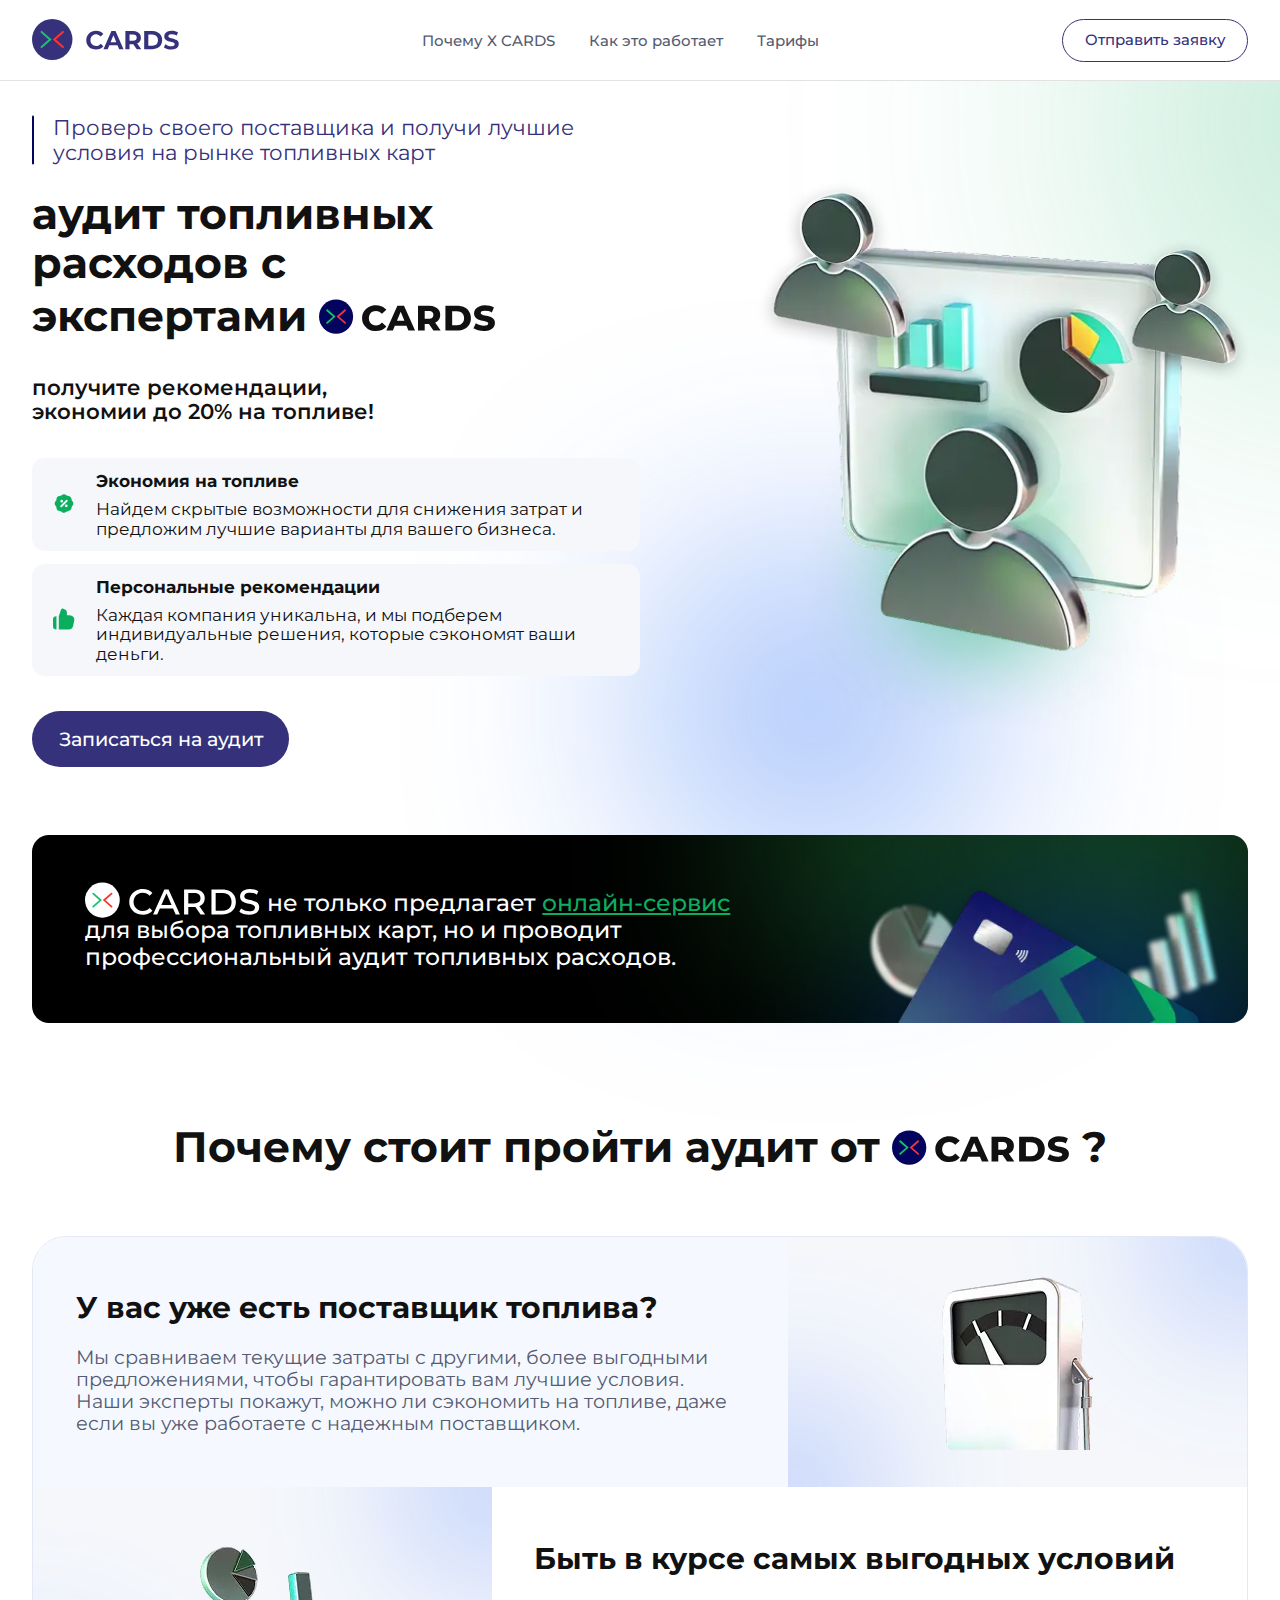
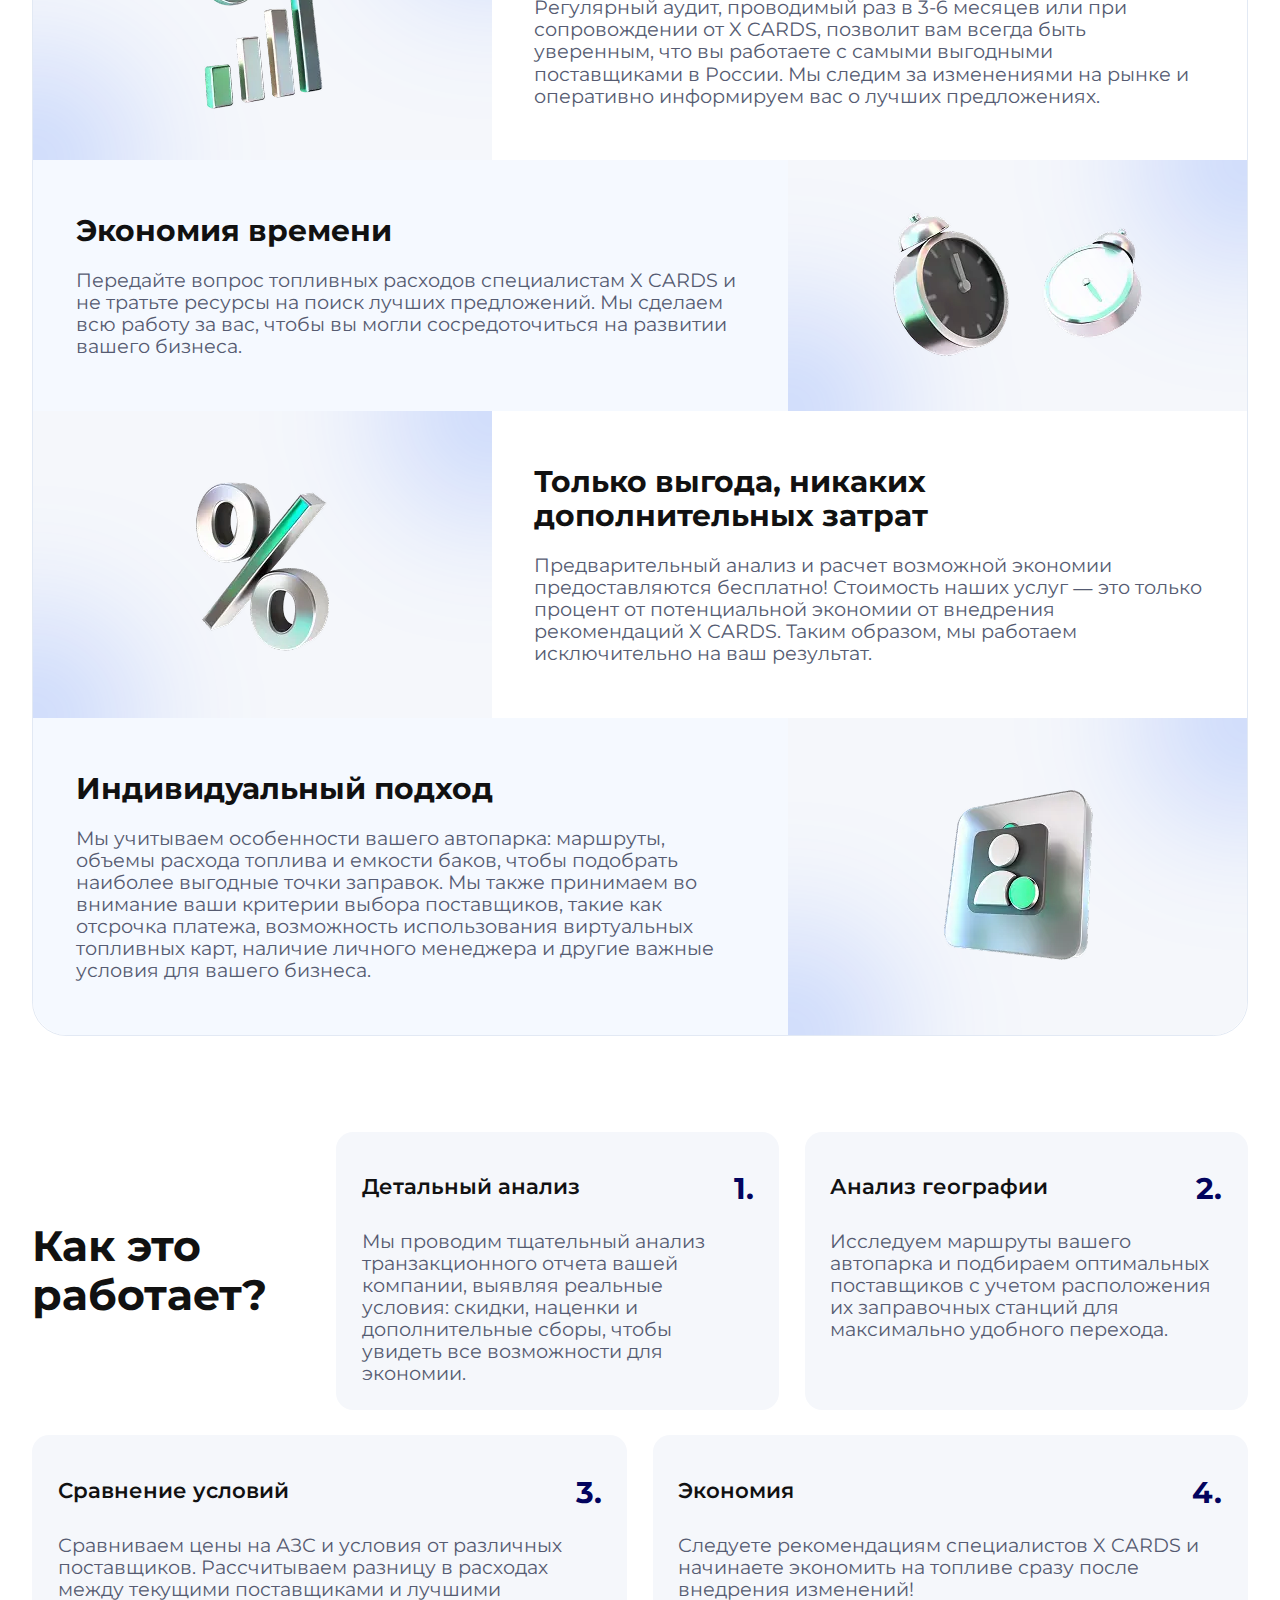
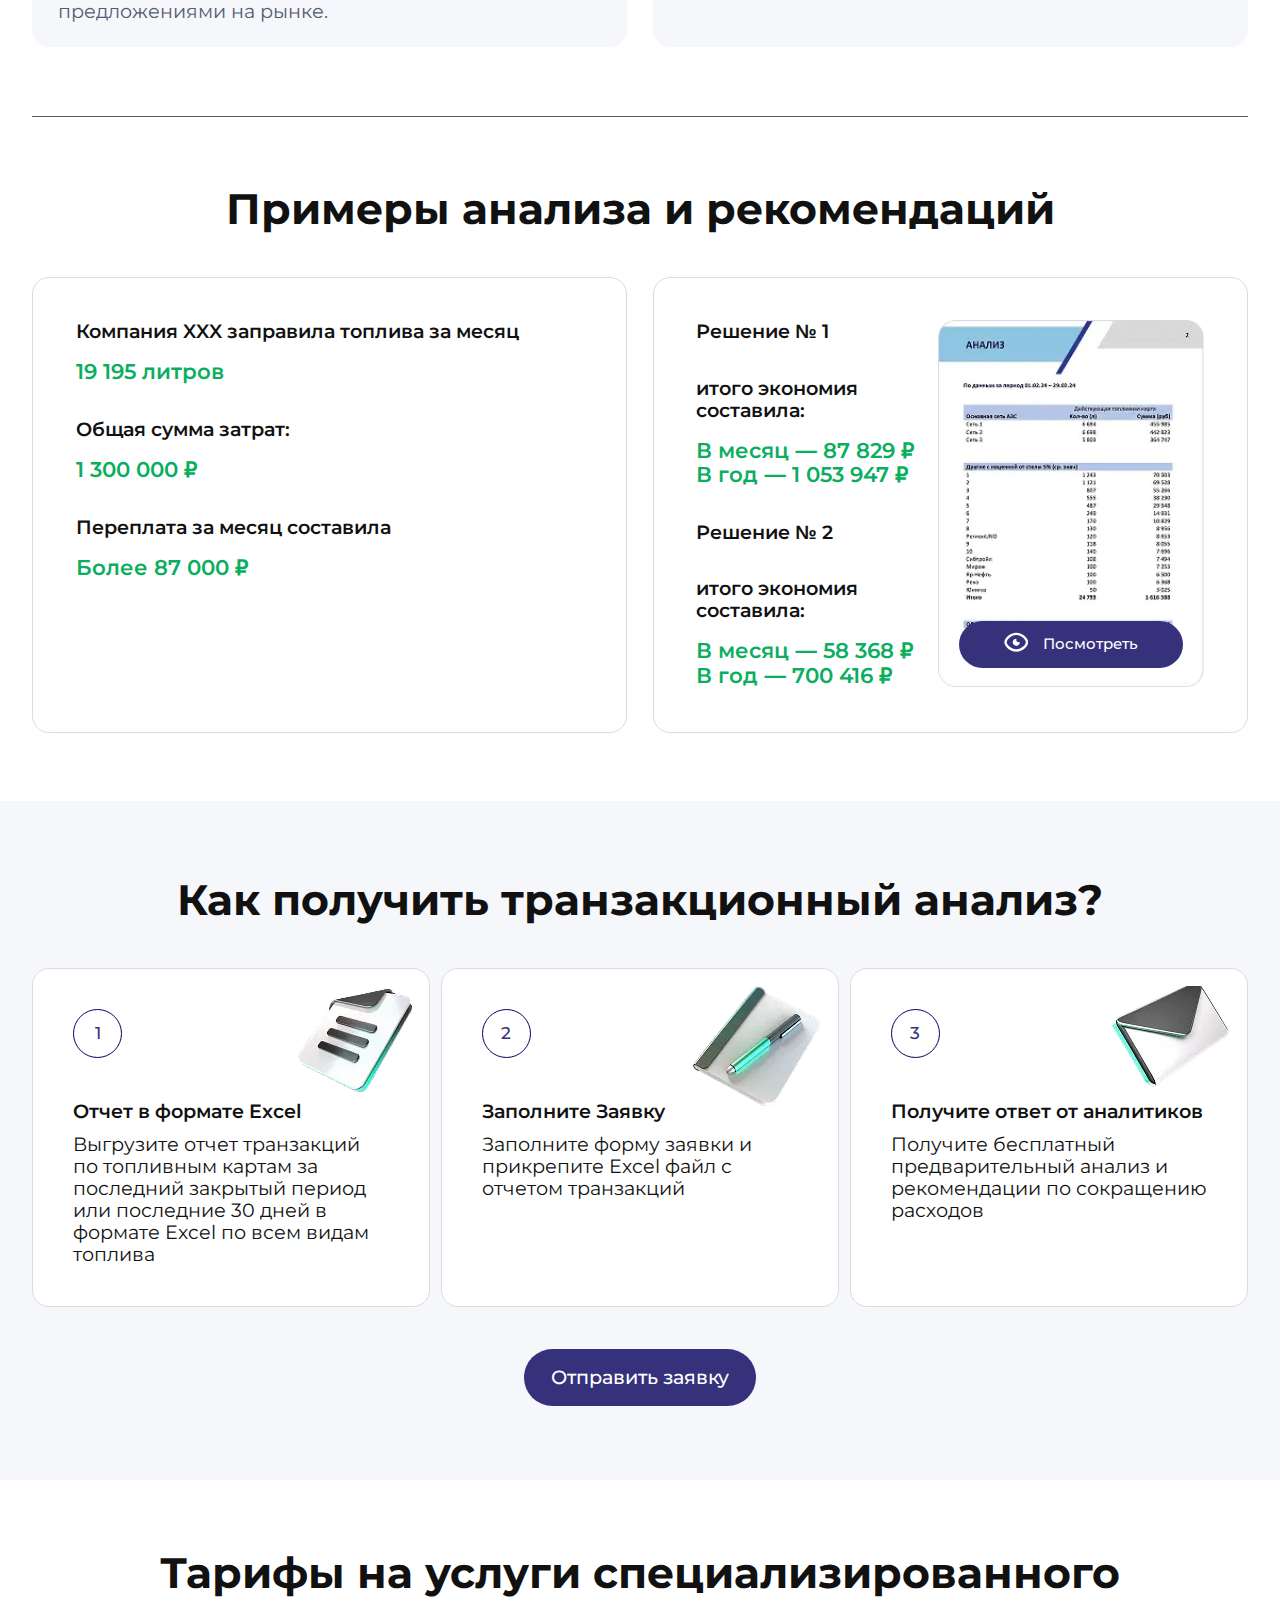
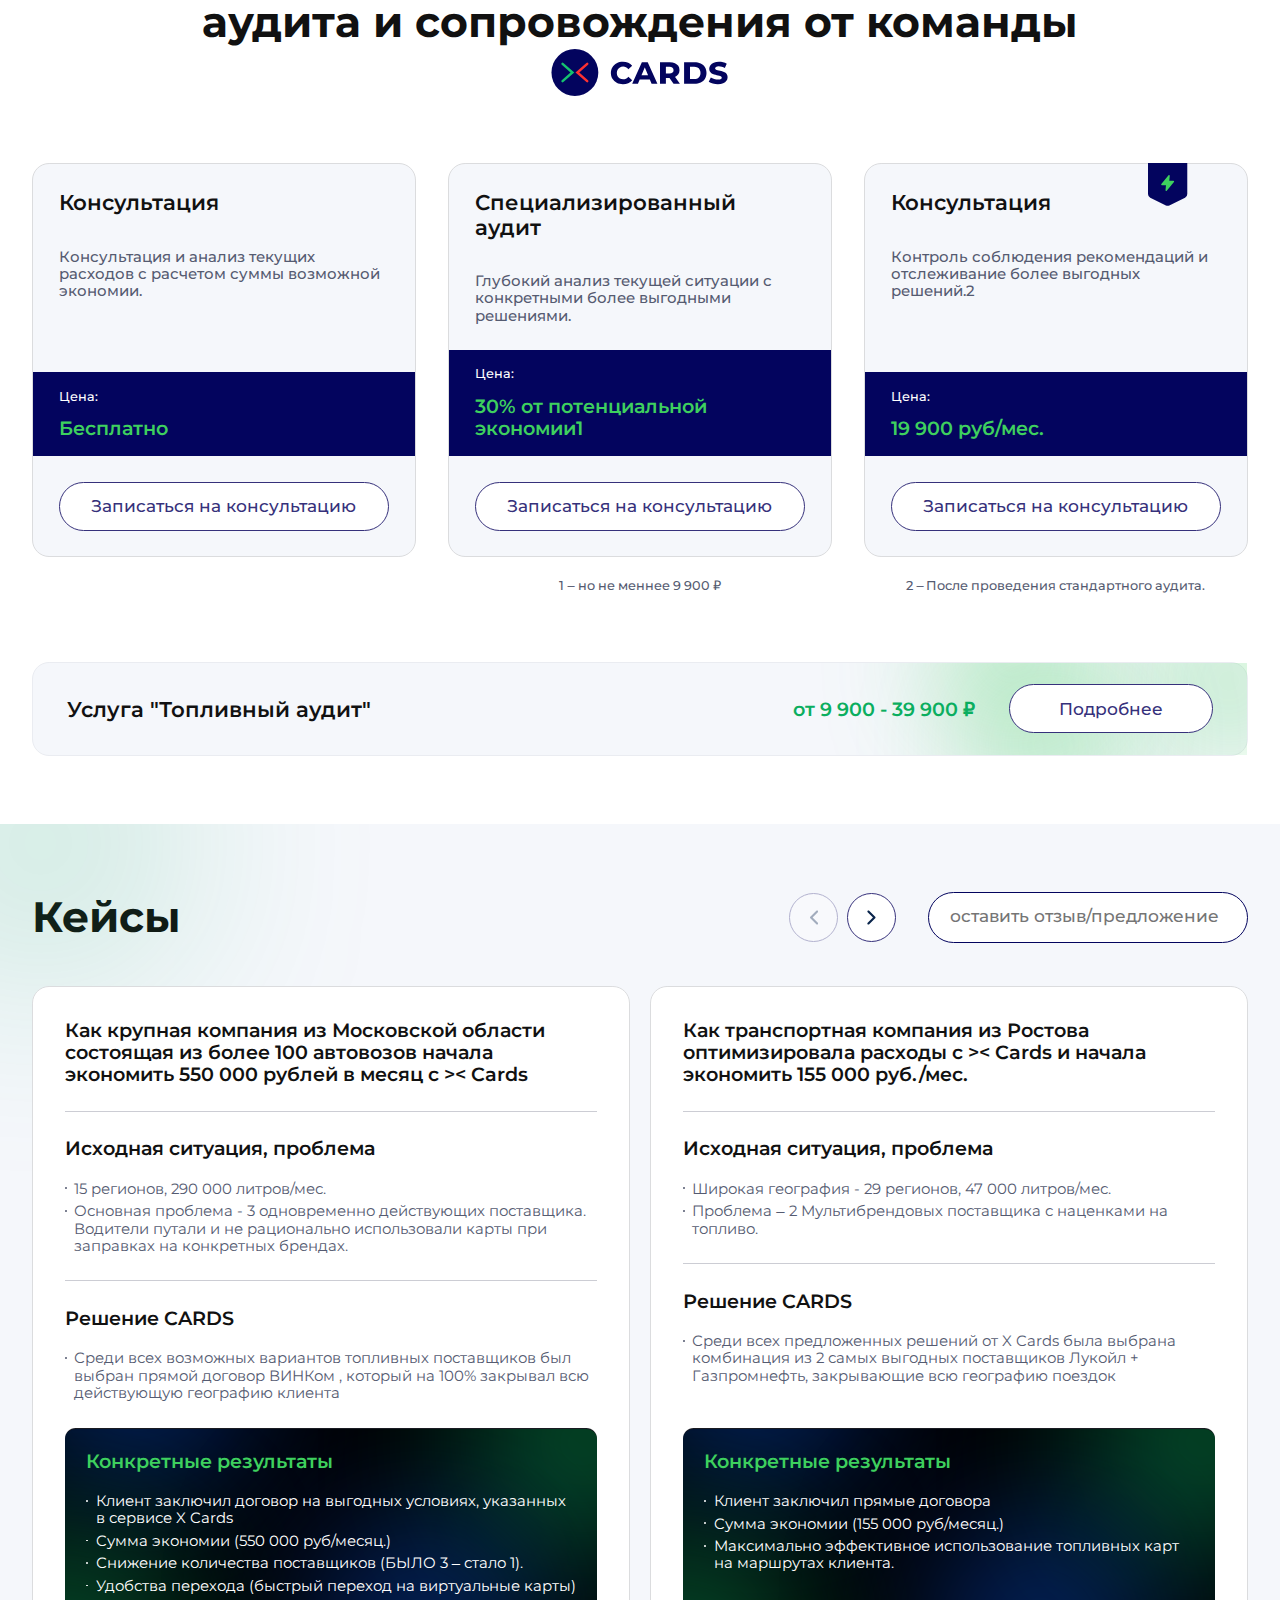
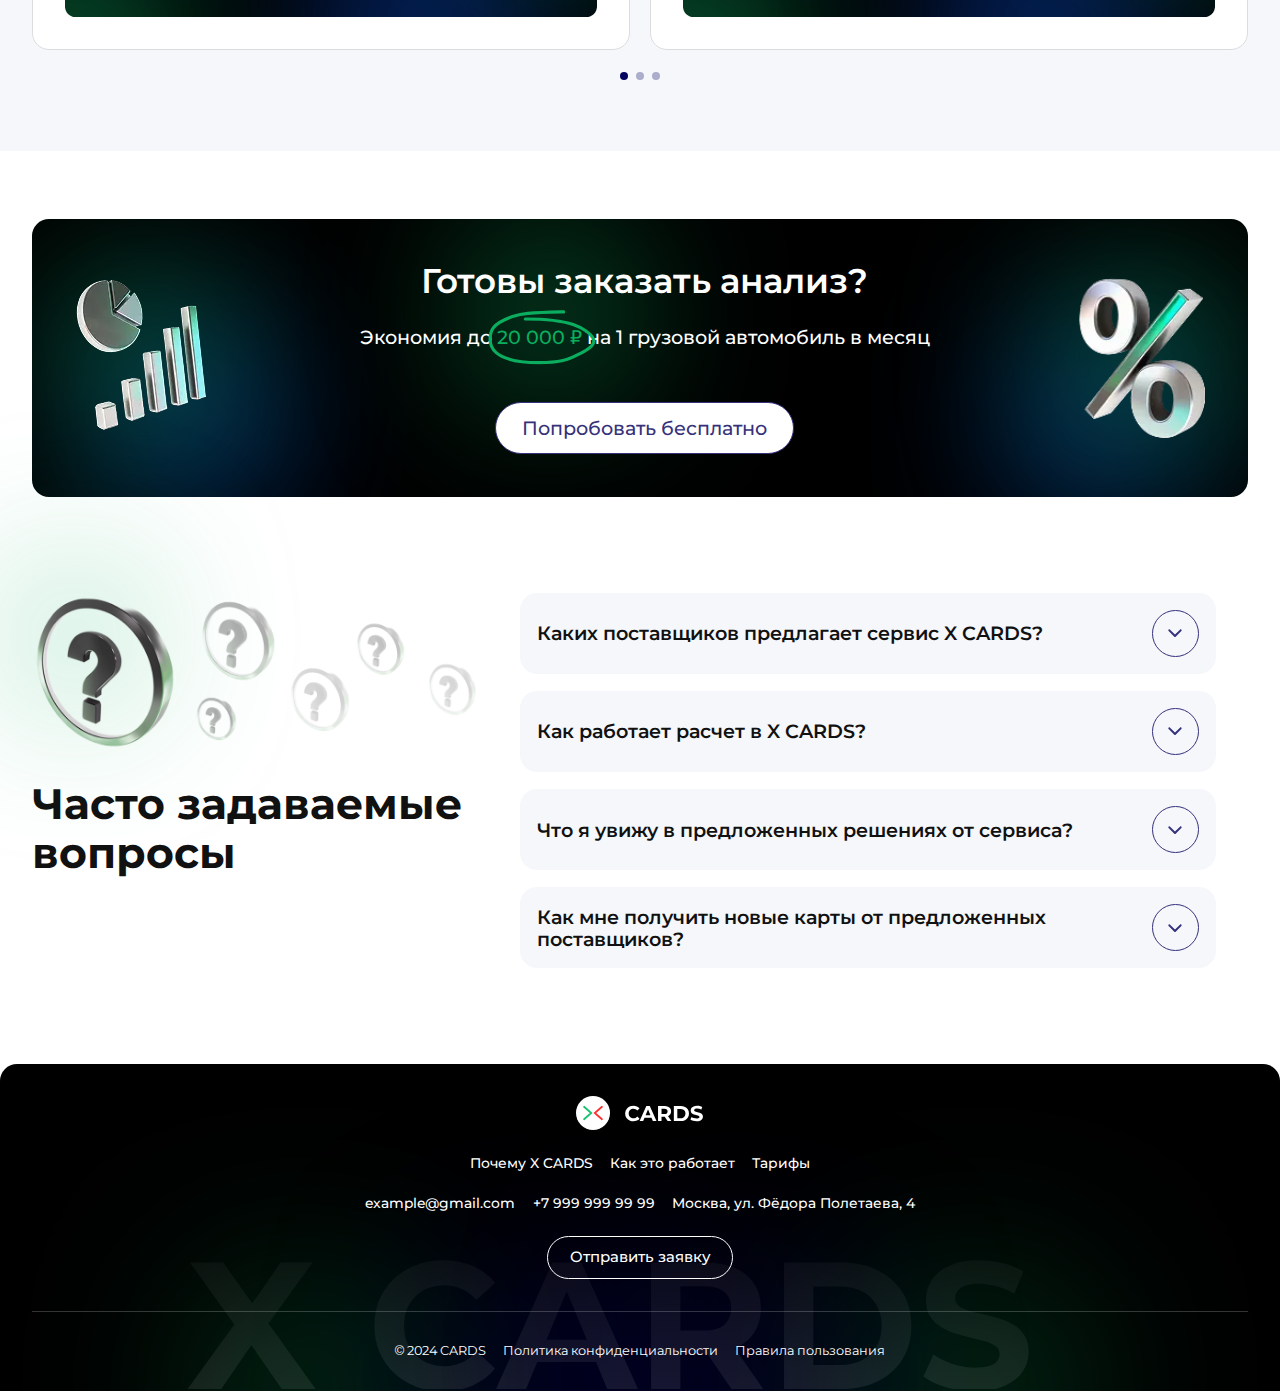
==== commit cef5cd5d: "comment6" ====
--- a/index.html
+++ b/index.html
@@ -25,8 +25,8 @@
                     <li><a href="#tariffs">Тарифы</a></li>
                 </ul>
                 <div class="header__btns">
-                    <button class="header__btn btn btn-blue__outline">
-                        <span>Отправить заявку </span>
+                    <button class="header__btn btn btn-blue__outline" data-modal="contactModal">
+                        <span>Отправить заявку</span>
                     </button>
                 </div>
             </div>
@@ -83,7 +83,7 @@
 									</div>
 								</div>
 							</nav>
-							<button class="main__btn btn btn-blue">
+							<button class="main__btn btn btn-blue" data-modal="contactModal">
 								<span>Записаться на аудит</span>
 							</button>
 						</div>
@@ -92,7 +92,7 @@
 							<span class="circle"></span>
 							<span class="circle2"></span>
 						</div>
-						<button class="main__btn main__btn--mob btn btn-blue">
+						<button class="main__btn main__btn--mob btn btn-blue" data-modal="contactModal">
 							<span>Записаться на аудит</span>
 						</button>
 					</div>
@@ -352,7 +352,7 @@
 								</div>
 							</div>
 						</div>
-						<button class="stages__btn btn btn-blue">
+						<button class="stages__btn btn btn-blue" data-modal="contactModal">
 							<span>Отправить заявку</span>
 						</button>
 					</div>
@@ -473,9 +473,9 @@
 										<svg width="8" height="14" viewBox="0 0 8 14" fill="none" xmlns="http://www.w3.org/2000/svg"><path fill-rule="evenodd" clip-rule="evenodd" d="M7.70698 6.29315C7.89445 6.48067 7.99976 6.73498 7.99976 7.00015C7.99976 7.26531 7.89445 7.51962 7.70698 7.70714L2.04998 13.3641C1.95773 13.4597 1.84739 13.5358 1.72538 13.5882C1.60338 13.6407 1.47216 13.6682 1.33938 13.6694C1.2066 13.6705 1.07492 13.6452 0.952023 13.595C0.829127 13.5447 0.717474 13.4704 0.623581 13.3765C0.529689 13.2826 0.455436 13.171 0.405155 13.0481C0.354874 12.9252 0.329572 12.7935 0.330726 12.6607C0.33188 12.528 0.359466 12.3967 0.411875 12.2747C0.464284 12.1527 0.540466 12.0424 0.635976 11.9501L5.58598 7.00015L0.635976 2.05014C0.453818 1.86154 0.353023 1.60894 0.355302 1.34674C0.35758 1.08455 0.462749 0.833735 0.648157 0.648327C0.833565 0.462919 1.08438 0.357749 1.34657 0.355471C1.60877 0.353192 1.86137 0.453986 2.04998 0.636145L7.70698 6.29315Z" fill="#09244B" /></svg>
 									</div>
 								</div>
-								<button class="cases__btn btn btn-blue__outline">
-									<span>оставить отзыв/предложение</span>
-								</button>
+								<div class="cases__textarea">
+									<textarea placeholder="оставить отзыв/предложение"></textarea>
+								</div>
 							</div>
 						</div>
 						<div class="cases__slider">
@@ -637,7 +637,7 @@
 									</span>
 									на 1 грузовой автомобиль в месяц</p>
 							</div>
-							<button class="banner2__btn btn btn-blue__outline">
+							<button class="banner2__btn btn btn-blue__outline" data-modal="contactModal">
 								<span>Попробовать бесплатно</span>
 							</button>
 							<span class="circle5"></span>
@@ -992,7 +992,7 @@
                         <li><a href="tel:79999999999">+7 999 999 99 99</a></li>
                         <li>Москва, ул. Фёдора Полетаева, 4</li>
                     </ul>
-                    <button class="footer__btn btn">
+                    <button class="footer__btn btn" data-modal="contactModal">
                         <span>Отправить заявку </span>
                     </button>
                 </div>
@@ -1017,6 +1017,65 @@
 
 
 	</div>
+
+	<div class="modal modal-form" id="contactModal">
+		<div class="modal__dialog">
+			<button type="button" class="_close-modal modal__close" data-bs-dismiss="modal" aria-label="Close">
+				<svg width="21" height="20" viewBox="0 0 21 20" fill="none" xmlns="http://www.w3.org/2000/svg">
+					<path fill-rule="evenodd" clip-rule="evenodd" d="M10.5001 11.8853L18.0428 19.428C18.2942 19.6709 18.631 19.8053 18.9806 19.8022C19.3302 19.7992 19.6646 19.659 19.9118 19.4118C20.1591 19.1646 20.2993 18.8301 20.3023 18.4805C20.3054 18.1309 20.171 17.7941 19.9281 17.5427L12.3854 10L19.9281 2.45734C20.171 2.20587 20.3054 1.86907 20.3023 1.51947C20.2993 1.16988 20.1591 0.835459 19.9118 0.588248C19.6646 0.341037 19.3302 0.200812 18.9806 0.197774C18.631 0.194736 18.2942 0.329128 18.0428 0.572006L10.5001 8.11467L2.95742 0.572006C2.70482 0.335132 2.36997 0.205826 2.02373 0.211449C1.67749 0.217071 1.34701 0.357181 1.10224 0.602131C0.857459 0.847081 0.717583 1.17765 0.712205 1.5239C0.706828 1.87015 0.836371 2.20491 1.07342 2.45734L8.61476 10L1.07209 17.5427C0.944743 17.6657 0.843167 17.8128 0.773288 17.9755C0.70341 18.1381 0.666628 18.3131 0.665089 18.4901C0.663551 18.6672 0.697286 18.8428 0.764327 19.0066C0.831369 19.1705 0.930373 19.3193 1.05556 19.4445C1.18075 19.5697 1.32962 19.6687 1.49348 19.7358C1.65735 19.8028 1.83292 19.8365 2.00996 19.835C2.187 19.8335 2.36196 19.7967 2.52463 19.7268C2.6873 19.6569 2.83443 19.5554 2.95742 19.428L10.5001 11.8853Z" fill="#555B71"/>
+				</svg>
+			</button>
+			<div class="modal__content">
+				<h3 class="modal__title h3">Заказать <br> транзакционный анализ</h3>
+				<form class="form">
+					<div class="form-group">
+						<input type="text" placeholder="Фио">
+					</div>
+					<div class="form-group">
+						<input type="tel" placeholder="Телефон">
+					</div>
+					<div class="form-group">
+						<input type="email" placeholder="Почта">
+					</div>
+					<div class="form-flex">
+						<div class="file">
+							<input type="file">
+							<label class="btn btn-blue__outline">
+								<span class="file-icon">
+										<img src="img/file-icon.svg" alt="">
+								</span>
+								<span class="file-text">Прикрепить файл</span>
+							</label>
+						</div>
+						<button class="form-btn btn btn-blue">
+							<span>Отправить заявку </span>
+						</button>
+					</div>
+					<div class="form-check">Нажимая на кнопку согласен с <a href="">политикой конфиденциальности</a></div>
+				</form>
+			</div>
+		</div>
+	</div>
+	<div class="modal modal-form modal-form2" id="contactModal2">
+		<div class="modal__dialog">
+			<button type="button" class="_close-modal modal__close" data-bs-dismiss="modal" aria-label="Close">
+				<svg width="21" height="20" viewBox="0 0 21 20" fill="none" xmlns="http://www.w3.org/2000/svg">
+					<path fill-rule="evenodd" clip-rule="evenodd" d="M10.5001 11.8853L18.0428 19.428C18.2942 19.6709 18.631 19.8053 18.9806 19.8022C19.3302 19.7992 19.6646 19.659 19.9118 19.4118C20.1591 19.1646 20.2993 18.8301 20.3023 18.4805C20.3054 18.1309 20.171 17.7941 19.9281 17.5427L12.3854 10L19.9281 2.45734C20.171 2.20587 20.3054 1.86907 20.3023 1.51947C20.2993 1.16988 20.1591 0.835459 19.9118 0.588248C19.6646 0.341037 19.3302 0.200812 18.9806 0.197774C18.631 0.194736 18.2942 0.329128 18.0428 0.572006L10.5001 8.11467L2.95742 0.572006C2.70482 0.335132 2.36997 0.205826 2.02373 0.211449C1.67749 0.217071 1.34701 0.357181 1.10224 0.602131C0.857459 0.847081 0.717583 1.17765 0.712205 1.5239C0.706828 1.87015 0.836371 2.20491 1.07342 2.45734L8.61476 10L1.07209 17.5427C0.944743 17.6657 0.843167 17.8128 0.773288 17.9755C0.70341 18.1381 0.666628 18.3131 0.665089 18.4901C0.663551 18.6672 0.697286 18.8428 0.764327 19.0066C0.831369 19.1705 0.930373 19.3193 1.05556 19.4445C1.18075 19.5697 1.32962 19.6687 1.49348 19.7358C1.65735 19.8028 1.83292 19.8365 2.00996 19.835C2.187 19.8335 2.36196 19.7967 2.52463 19.7268C2.6873 19.6569 2.83443 19.5554 2.95742 19.428L10.5001 11.8853Z" fill="#555B71"/>
+				</svg>
+			</button>
+			<div class="modal__content">
+				<div class="modal__icon">
+					<img src="img/modal-icon.webp" alt="">
+				</div>
+				<h3 class="modal__title h3">Заявка успешно отправлена</h3>
+				<div class="modal__info">Наши специалисты скоро с вами свяжутся</div>
+				<button class="modal__close2 _close-modal btn btn-blue__outline">
+					<span>Закрыть</span>
+				</button>
+			</div>
+		</div>
+	</div>
+
 	<script src="js/libs.min.js"></script>
 <script src="js/main.min.js"></script>
 
--- a/css/style.min.css
+++ b/css/style.min.css
@@ -1,2 +1,2 @@
-@font-face{font-family:Montserrat;font-weight:300;src:url(../fonts/Montserrat-Light.woff) format("woff")}@font-face{font-family:Montserrat;font-weight:300;src:url(../fonts/Montserrat-Light.woff2) format("woff2")}@font-face{font-family:Montserrat;font-weight:400;src:url(../fonts/Montserrat-Regular.woff) format("woff")}@font-face{font-family:Montserrat;font-weight:400;src:url(../fonts/Montserrat-Regular.woff2) format("woff2")}@font-face{font-family:Montserrat;font-weight:500;src:url(../fonts/Montserrat-Medium.woff) format("woff")}@font-face{font-family:Montserrat;font-weight:500;src:url(../fonts/Montserrat-Medium.woff2) format("woff2")}@font-face{font-family:Montserrat;font-weight:600;src:url(../fonts/Montserrat-SemiBold.woff) format("woff")}@font-face{font-family:Montserrat;font-weight:600;src:url(../fonts/Montserrat-SemiBold.woff2) format("woff2")}@font-face{font-family:Montserrat;font-weight:700;src:url(../fonts/Montserrat-Bold.woff) format("woff")}@font-face{font-family:Montserrat;font-weight:700;src:url(../fonts/Montserrat-Bold.woff2) format("woff2")}@font-face{font-family:Montserrat;font-weight:800;src:url(../fonts/Montserrat-ExtraBold.woff) format("woff")}@font-face{font-family:Montserrat;font-weight:800;src:url(../fonts/Montserrat-ExtraBold.woff2) format("woff2")}*,::after,::before{-webkit-box-sizing:inherit;box-sizing:inherit}*{-webkit-box-sizing:border-box;box-sizing:border-box}a,body,div,form,h1,h2,h3,h4,h5,label,li,p,ul{margin:0;padding:0;border:0;text-decoration:none;line-height:1;-webkit-box-sizing:border-box;box-sizing:border-box}button,input,textarea{font-family:Montserrat;outline:0!important}button{border:none;font-size:1em;cursor:pointer;-webkit-transition:.225s;-o-transition:.225s;transition:.225s}.btn{display:-webkit-box;display:-ms-flexbox;display:flex;-webkit-box-pack:center;-ms-flex-pack:center;justify-content:center;-webkit-box-align:center;-ms-flex-align:center;align-items:center}input:active,input[type=checkbox]:focus,input[type=file]:focus,input[type=radio]:focus,input[type=text]:focus{outline:0!important}html{height:100%;scroll-behavior:smooth;-webkit-box-sizing:border-box;box-sizing:border-box}body{width:calc(100vw - (100vw - 100%));height:100%;background:#fff;font-family:Montserrat,sans-serif;font-size:.8333333333vw;font-weight:400;color:#111;overflow-x:hidden}@media screen and (max-width:1800px){body{font-size:.9411764706vw}}@media screen and (max-width:1700px){body{font-size:1vw}}@media screen and (max-width:1600px){body{font-size:1.0666666667vw}}@media screen and (max-width:1500px){body{font-size:1.1428571429vw}}@media screen and (max-width:1400px){body{font-size:1.2307692308vw}}@media screen and (max-width:1300px){body{font-size:1.3333333333vw}}.fixed-body{overflow:hidden}h1,h2,h3,h4,h5,h6,img,p{margin:0;padding:0;height:auto;-o-object-fit:cover;object-fit:cover}a{color:inherit;text-decoration:none;-webkit-transition:.225s;-o-transition:.225s;transition:.225s}li,ul{margin:0;padding:0;list-style:none}.container{max-width:86.25em;width:100%;padding:0 1.875em;margin:0 auto}@media screen and (max-width:992px){body{font-size:2.0833333333vw}.container{padding:0 .938em}}.header{position:relative;z-index:10;background:#fff;padding:1.125em 0}.header:after{content:"";position:absolute;z-index:4;left:0;bottom:0;width:100%;height:.063em;background:rgba(60,62,71,.15);pointer-events:none}.header__wrap{display:-webkit-box;display:-ms-flexbox;display:flex;-webkit-box-pack:justify;-ms-flex-pack:justify;justify-content:space-between;-webkit-box-align:center;-ms-flex-align:center;align-items:center;gap:2em}.header__logo{position:relative;z-index:4;width:8.625em;display:block}.header__logo img{width:100%}.header__list{display:-webkit-box;display:-ms-flexbox;display:flex;-webkit-box-align:center;-ms-flex-align:center;align-items:center;gap:2em}.header__list li a{font-size:.875em;line-height:115%;font-weight:500;color:#555b71}.header__list li a:hover{color:#36317b}.header__btns{display:-webkit-box;display:-ms-flexbox;display:flex;-webkit-box-align:center;-ms-flex-align:center;align-items:center;gap:.625em}.header__btn{height:2.5em;padding:.313em 1.25em}.header__btn span{font-size:.875em}.header__account-wrap{-ms-flex-negative:0;flex-shrink:0;display:-webkit-box;display:-ms-flexbox;display:flex;-webkit-box-align:center;-ms-flex-align:center;align-items:center;gap:.5em}.header__account{display:-webkit-box;display:-ms-flexbox;display:flex;-webkit-box-align:center;-ms-flex-align:center;align-items:center;gap:.5em;color:#36317b}.header__account i{width:1.125em;display:-webkit-box;display:-ms-flexbox;display:flex;-webkit-box-align:center;-ms-flex-align:center;align-items:center}.header__account i img{width:100%}.header__account span{font-size:.875em;line-height:115%;font-weight:500}.header__account-exit{display:-webkit-box;display:-ms-flexbox;display:flex;-webkit-box-align:center;-ms-flex-align:center;align-items:center;width:.938em}.header__account-exit img{width:100%}.header__mob{position:relative;z-index:3;display:none;-webkit-box-pack:justify;-ms-flex-pack:justify;justify-content:space-between;-webkit-box-align:center;-ms-flex-align:center;align-items:center;gap:1em}.burger{position:relative;z-index:10;width:1.25em;height:1.125em;cursor:pointer}.burger span{position:absolute;left:0;width:100%;height:.125em;background:#36317b;border-radius:.188em;-webkit-transition:.3s;-o-transition:.3s;transition:.3s}.burger span:nth-child(1){top:0}.burger span:nth-child(2){top:50%;-webkit-transform:translate(0,-50%);-ms-transform:translate(0,-50%);transform:translate(0,-50%)}.burger span:nth-child(3){bottom:0}.burger--active span:nth-child(1){top:.5em;-webkit-transform:rotate(-45deg);-ms-transform:rotate(-45deg);transform:rotate(-45deg)}.burger--active span:nth-child(2){display:none}.burger--active span:nth-child(3){bottom:.5em;-webkit-transform:rotate(45deg);-ms-transform:rotate(45deg);transform:rotate(45deg)}@media screen and (max-width:992px){.header{padding:0}.header__wrap{position:fixed;top:0;left:0;width:100%;height:100%;-webkit-box-orient:vertical;-webkit-box-direction:normal;-ms-flex-direction:column;flex-direction:column;text-align:center;gap:5em;background:#fff;padding:7em .938em 2.5em;opacity:0;pointer-events:none;-webkit-transition:.3s;-o-transition:.3s;transition:.3s;overflow-y:auto}.header__wrap--active{opacity:1;pointer-events:auto}.header__wrap .header__logo{display:none}.header__list{width:100%;-webkit-box-orient:vertical;-webkit-box-direction:normal;-ms-flex-direction:column;flex-direction:column;gap:5em}.header__list li{position:relative;width:100%}.header__list li:not(:last-child):after{content:"";position:absolute;left:50%;bottom:-2.5em;-webkit-transform:translate(-50%,0);-ms-transform:translate(-50%,0);transform:translate(-50%,0);width:calc(100% + 1.875em);height:1px;background:rgba(0,0,0,.1)}.header__mob{display:-webkit-box;display:-ms-flexbox;display:flex;padding:.938em 0}.header__mob:after{content:"";position:absolute;top:0;left:50%;-webkit-transform:translate(-50%,0);-ms-transform:translate(-50%,0);transform:translate(-50%,0);width:calc(100% + 1.875em);height:100%;background:#fff;pointer-events:none}}@media screen and (max-width:576px){body{font-size:5vw}.header__wrap{padding-top:6.25em}.header__logo{width:6.75em}.header__btns{width:100%;-webkit-box-orient:vertical;-webkit-box-direction:normal;-ms-flex-direction:column;flex-direction:column}.header__btn{width:100%}}.wrapper{overflow:hidden}.btn-blue__outline{background:#fff;border:.063em solid #36317b;border-radius:100px;color:#36317b}.btn-blue__outline:hover{background:#36317b;color:#fff}.btn-blue__outline span{line-height:115%;font-weight:500}.btn-blue{gap:.875em;background:#36317b;border:.063em solid transparent;border-radius:6.25em;color:#fff}.btn-blue:hover{background:#fff;border-color:#36317b;color:#36317b}.btn-blue span{line-height:115%;font-weight:500}.btn-blue .btn-logo{display:-webkit-box;display:-ms-flexbox;display:flex;-webkit-box-align:center;-ms-flex-align:center;align-items:center}.h2{font-size:2.5em;line-height:115%;font-weight:700}.h2 .title-logo{position:relative;width:4.15em;min-height:1em;display:-webkit-inline-box;display:-ms-inline-flexbox;display:inline-flex}.h2 .title-logo img{position:absolute;left:0;bottom:-.15em;width:100%}.h3{font-size:1.75em;line-height:115%;font-weight:700}.swiper-button-next,.swiper-button-prev{z-index:1;width:2.875em;height:2.875em;display:-webkit-box;display:-ms-flexbox;display:flex;-webkit-box-pack:center;-ms-flex-pack:center;justify-content:center;-webkit-box-align:center;-ms-flex-align:center;align-items:center;background:#fff;border:.0623em solid #36317b;border-radius:50%}.swiper-button-next:hover,.swiper-button-prev:hover{background:#36317b}.swiper-button-next:hover svg path,.swiper-button-prev:hover svg path{fill:#fff}.swiper-button-next:after,.swiper-button-prev:after{display:none}.swiper-button-next svg,.swiper-button-prev svg{max-width:80%;max-height:80%;min-width:.5em;height:auto}.swiper-pagination{z-index:1}.swiper-pagination-bullet{background:#03045e!important;opacity:.3}.swiper-pagination-bullet-active{opacity:1}.modal{position:fixed;z-index:1000;left:0;top:0;width:100%;height:100vh;background:rgba(1,0,30,.6);-webkit-backdrop-filter:blur(10px);backdrop-filter:blur(10px);padding:0 .938em;opacity:0;pointer-events:none;overflow-y:auto}.modal--active{opacity:1;pointer-events:unset}@media screen and (min-width:993px){.modal{text-align:center}.modal:before{display:inline-block;vertical-align:middle;content:" ";height:100%}.modal__dialog{display:inline-block;text-align:left;vertical-align:middle}}.modal__dialog{position:relative;width:100%;margin:0 auto}.modal__close{position:absolute;top:1.25em;right:1.25em;background:rgba(0,0,0,0);padding:0}.modal__close:hover svg path{fill:#111}.modal__close svg{width:100%;height:auto}.modal__close svg path{-webkit-transition:.3s;-o-transition:.3s;transition:.3s}.modal__icon{max-width:12.188em}.modal__icon img{width:100%}.modal__info{font-size:1em;line-height:115%;font-weight:600;color:#555b71}.modal__close2{height:2.75em;padding:.313em .625em}.modal__close2 span{font-size:.875em}.modal-form .modal__dialog{max-width:38.125em;background:#fff;border-radius:1em;padding:1.875em 1.25em}.modal-form .modal__title{text-align:center}.modal-form .form{display:grid;grid-template-columns:100%;gap:1em;margin-top:2em}.modal-form .form-group input{width:100%;height:2.75em;border:.063em solid #ededed;border-radius:2.375em;padding:0 1em;font-size:1em;line-height:115%;font-weight:500;color:#111}.modal-form .form-group input::-webkit-input-placeholder{color:#555b71}.modal-form .form-group input::-moz-placeholder{color:#555b71}.modal-form .form-group input:-ms-input-placeholder{color:#555b71}.modal-form .form-group input::-ms-input-placeholder{color:#555b71}.modal-form .form-group input::placeholder{color:#555b71}.modal-form .form-flex{display:grid;grid-template-columns:repeat(2,calc(50% - .5em));gap:1em}.modal-form .form .file{position:relative}.modal-form .form .file input{position:absolute;z-index:2;top:0;left:0;width:100%;height:100%;padding:0;margin:0;opacity:0}.modal-form .form .file label{width:100%;height:2.75em;gap:.625em}.modal-form .form .file-icon{width:1.125em;display:-webkit-box;display:-ms-flexbox;display:flex;-webkit-box-align:center;-ms-flex-align:center;align-items:center}.modal-form .form .file-icon img{width:100%}.modal-form .form .file-text{font-size:.875em}.modal-form .form-check{text-align:center;font-size:.75em;line-height:115%;font-weight:500;color:#555b71}.modal-form .form-check a{position:relative;z-index:2}.modal-form .form-check a:hover{color:#03045e}.modal-form .form-btn{width:100%;height:2.75em}.modal-form .form-btn span{font-size:.875em}.modal-form2 .modal__content{display:-webkit-box;display:-ms-flexbox;display:flex;-webkit-box-orient:vertical;-webkit-box-direction:normal;-ms-flex-direction:column;flex-direction:column;-webkit-box-align:center;-ms-flex-align:center;align-items:center;text-align:center}.modal-form2 .modal__title{margin-top:3.125em}.modal-form2 .modal__info{margin-top:1.5em}.modal-form2 .modal__close2{width:100%;margin-top:3.125em}@media screen and (max-width:992px){.modal__dialog{margin:3.125em auto}.h2{font-size:1.75em}.h2 .title-logo{width:5em}.h2 .title-logo img{bottom:-.25em}.h3{font-size:1.25em}.modal__icon{max-width:9.375em}.modal__info{font-size:.875em}.modal-form .modal__dialog{padding:1.25em}.modal-form .form-flex{grid-template-columns:100%}.modal-form2 .modal__title{margin-top:2em}.modal-form2 .modal__close2,.modal-form2 .modal__info{margin-top:1.25em}}.main{padding:2em 0}.main__inner{display:-webkit-box;display:-ms-flexbox;display:flex;-webkit-box-pack:justify;-ms-flex-pack:justify;justify-content:space-between;-webkit-box-align:center;-ms-flex-align:center;align-items:center;gap:1.375em}.main__desc{position:relative;z-index:2;width:50%;max-width:40.625em}.main__img{position:relative;width:50%;-webkit-box-flex:1;-ms-flex-positive:1;flex-grow:1;margin-right:-6.25em}.main__img img{position:relative;z-index:2;width:100%}.main__subtitle{position:relative;max-width:37.875em;padding:0 0 0 1.25em;margin-bottom:1.5em}.main__subtitle:after{content:"";position:absolute;top:50%;left:0;-webkit-transform:translate(0,-50%);-ms-transform:translate(0,-50%);transform:translate(0,-50%);width:.125em;height:100%;background:#03045e;border-radius:.188em}.main__subtitle span{font-size:1.25em;line-height:115%;color:#36317b}.main__title{max-width:12em}.main__nav{margin-top:2em}.main__subtitle2{font-size:1.25em;line-height:115%;font-weight:600}.main__items{display:grid;grid-template-columns:100%;gap:.75em;margin-top:2em}.main__item{display:-webkit-box;display:-ms-flexbox;display:flex;-webkit-box-align:center;-ms-flex-align:center;align-items:center;gap:1.25em;background:#f6f7fb;border-radius:.75em;padding:.75em 1.25em}.main__item-icon{width:1.25em;-ms-flex-negative:0;flex-shrink:0}.main__item-icon img{width:100%}.main__item-text{font-size:1em;line-height:115%}.main__item strong{display:block;margin-bottom:.5em}.main__btn{height:3.313em;padding:.313em 1.5em;margin-top:2em}.main__btn span{font-size:1.125em}.main__btn .btn-logo{width:102px}.main__btn .btn-logo img{width:100%}.main__btn--mob{display:none}.main .circle{position:absolute;top:-9.375em;right:-7.5em;width:15.25em;height:15.25em;background:#0bae5f;-webkit-filter:blur(11.688em);filter:blur(11.688em);border-radius:50%;pointer-events:none}.main .circle2{position:absolute;left:2.5em;bottom:-5em;width:12.5em;height:12.5em;background:#0858f4;-webkit-filter:blur(8.188em);filter:blur(8.188em);border-radius:50%;pointer-events:none}.banner{position:relative;z-index:2;padding:2em 0 2.813em}.banner__inner{position:relative;background:#000;border-radius:1em;padding:3.125em;overflow:hidden}.banner__text{position:relative;z-index:3;max-width:47.25em}.banner__text p{font-size:1.375em;line-height:115%;font-weight:500;color:#fff}.banner__text .title-logo{position:relative;width:7.5em;display:-webkit-inline-box;display:-ms-inline-flexbox;display:inline-flex}.banner__text .title-logo img{position:absolute;left:0;bottom:-.438em;width:100%}.banner__text a{text-decoration:underline;color:#0bae5f}.banner__text a:hover{text-decoration:unset}.banner__img{position:absolute;z-index:2;right:1em;bottom:0;width:100%;max-width:26em}.banner__img img{width:100%;display:block}.banner .circle{position:absolute;top:-1.188em;right:-4.125em;width:7.25em;height:7.25em;background:#3ed05e;-webkit-filter:blur(8em);filter:blur(8em);pointer-events:none}.banner .circle2{position:absolute;top:-6.625em;right:2.375em;width:11.063em;height:11.063em;background:#3ed05e;-webkit-filter:blur(6em);filter:blur(6em);opacity:50%;pointer-events:none}.banner .circle3{position:absolute;top:-5.125em;right:16.25em;width:11.063em;height:11.063em;background:#3ed05e;-webkit-filter:blur(6em);filter:blur(6em);opacity:50%;pointer-events:none}.banner .circle4{position:absolute;right:.938em;bottom:-13.125em;width:17.375em;height:17.375em;background:#0858f4;-webkit-filter:blur(6em);filter:blur(6em);opacity:50%;pointer-events:none}.advantages{padding:2.813em 0}.advantages__title{text-align:center}.advantages__items{display:grid;grid-template-columns:100%;border:.063em solid #e2e9f4;border-radius:2em;margin-top:3.75em}.advantages__item{display:-webkit-box;display:-ms-flexbox;display:flex;-webkit-box-align:stretch;-ms-flex-align:stretch;align-items:stretch}.advantages__item:first-child .advantages__item-img{border-radius:0 2em 0 0}.advantages__item:first-child .advantages__item-desc{border-radius:2em 0 0}.advantages__item:last-child .advantages__item-img{border-radius:0 0 2em}.advantages__item:last-child .advantages__item-desc{border-radius:0 0 0 2em}.advantages__item:nth-child(odd) .advantages__item-img{-webkit-box-ordinal-group:2;-ms-flex-order:1;order:1}.advantages__item:nth-child(odd) .advantages__item-desc{background:#f5f9ff}.advantages__item:nth-child(even) .advantages__item-desc{background:#fff}.advantages__item-img{position:relative;width:26.875em;-ms-flex-negative:0;flex-shrink:0;display:-webkit-box;display:-ms-flexbox;display:flex;-webkit-box-pack:center;-ms-flex-pack:center;justify-content:center;-webkit-box-align:center;-ms-flex-align:center;align-items:center;background:#f5f7fb;padding:1em;overflow:hidden}.advantages__item-img:before{content:"";position:absolute;left:-5.75em;bottom:-5.75em;width:11.5em;height:11.5em;background:rgba(48,106,255,.26);-webkit-filter:blur(4em);filter:blur(4em);border-radius:50%;pointer-events:none}.advantages__item-img:after{content:"";position:absolute;top:-5.75em;right:-5.75em;width:11.5em;height:11.5em;background:rgba(48,106,255,.26);-webkit-filter:blur(4em);filter:blur(4em);border-radius:50%;pointer-events:none}.advantages__item-img img{max-width:70%;max-height:100%}.advantages__item-desc{width:calc(100% - 26.875em);padding:3.125em 2.5em}.advantages__item-text{margin-top:1.25em}.advantages__item-text p{font-size:1.125em;line-height:115%;color:#555b71}.info__inner{border-bottom:.063em solid #555b71;padding:2.813em 0 4em}.info__wrap{display:-webkit-box;display:-ms-flexbox;display:flex;-webkit-box-align:center;-ms-flex-align:center;align-items:center;gap:1.5em;margin-bottom:1.5em}.info__group{width:16.313em;-ms-flex-negative:0;flex-shrink:0}.info__items{display:grid;grid-template-columns:repeat(2,calc(50% - .75em));gap:1.5em}.info__item{background:#f5f7fb;border-radius:1em;padding:2.5em 1.5em 1.5em}.info__item-top{display:-webkit-box;display:-ms-flexbox;display:flex;-webkit-box-pack:justify;-ms-flex-pack:justify;justify-content:space-between;-webkit-box-align:start;-ms-flex-align:start;align-items:start;gap:1em}.info__item-title{font-size:1.25em;line-height:115%;font-weight:600}.info__item-number{-ms-flex-negative:0;flex-shrink:0;font-size:1.75em;line-height:100%;font-weight:700;color:#03045e}.info__item-text{margin-top:1.5em}.info__item-text p{font-size:1.125em;line-height:115%;color:#555b71}.analysis{padding:4em 0}.analysis__title{text-align:center}.analysis__items{display:grid;grid-template-columns:repeat(2,calc(50% - .75em));gap:1.5em;margin-top:2.5em}.analysis__item{border:.063em solid #dbdcde;border-radius:1em;padding:2.5em}.analysis__item-flex{display:-webkit-box;display:-ms-flexbox;display:flex;-webkit-box-pack:justify;-ms-flex-pack:justify;justify-content:space-between;-webkit-box-align:start;-ms-flex-align:start;align-items:start;gap:.875em}.analysis__subitems{display:grid;grid-template-columns:100%;gap:2em}.analysis__subitem{display:grid;grid-template-columns:100%;gap:1em}.analysis__text{font-size:1.125em;line-height:115%;font-weight:600}.analysis__text2{font-size:1.5em;line-height:115%;font-weight:600;color:#0bae5f}.analysis__text2 span{display:block}.analysis__group{position:relative;width:15.625em;-ms-flex-negative:0;flex-shrink:0}.analysis__img img{width:100%;border-radius:1em}.analysis__btn{position:absolute;z-index:2;left:50%;bottom:1.25em;-webkit-transform:translate(-50%,0);-ms-transform:translate(-50%,0);transform:translate(-50%,0);width:calc(100% - 2.5em);height:2.75em;padding:.313em .625em}.analysis__btn:hover i svg path{fill:#03045e}.analysis__btn i{width:1.438em;-ms-flex-negative:0;flex-shrink:0}.analysis__btn i svg{width:100%;height:auto;-webkit-transition:.3s;-o-transition:.3s;transition:.3s}.analysis__btn span{font-size:.875em;line-height:115%;font-weight:500}.stages{background:#f5f7fb;padding:4.375em 0}.stages__title{text-align:center}.stages__cards{display:grid;grid-template-columns:repeat(3,calc(33.3333333333% - .4166666667em));gap:.625em;margin-top:2.5em}.stages__btn{height:3.313em;padding:.313em 1.5em;margin:2.5em auto 0}.stages__btn span{font-size:1.125em}.stage-card{position:relative;background:#fff;border:1px solid #dbdcde;border-radius:1em;padding:40px}.stage-card__number{position:relative;z-index:2;width:2.875em;height:2.875em;display:-webkit-box;display:-ms-flexbox;display:flex;-webkit-box-pack:center;-ms-flex-pack:center;justify-content:center;-webkit-box-align:center;-ms-flex-align:center;align-items:center;border:1px solid #03045e;border-radius:50%}.stage-card__number span{font-size:1em;line-height:115%;font-weight:500;color:#36317b}.stage-card__img{position:absolute;top:1em;right:1em;max-width:8.125em;pointer-events:none}.stage-card__img img{max-width:100%;max-height:100%}.stage-card__desc{position:relative;z-index:2;margin-top:2.5em}.stage-card__title{font-size:1.125em;line-height:115%;font-weight:600}.stage-card__text{margin-top:.625em}.stage-card__text p{font-size:1.125em;line-height:115%}.tariffs{padding:4em 0}.tariffs__top{max-width:64.188em;text-align:center;margin:0 auto}.tariffs__cards{display:grid;grid-template-columns:repeat(3,calc(33.3333333333% - 1.25em));gap:1.875em;margin-top:3.75em}.tariffs .scroll-banner{width:0;height:0;display:block;opacity:0;pointer-events:none}.tariff-card{position:relative;display:-webkit-box;display:-ms-flexbox;display:flex;-webkit-box-orient:vertical;-webkit-box-direction:normal;-ms-flex-direction:column;flex-direction:column;padding-bottom:2.125em}.tariff-card__wrap{-webkit-box-flex:1;-ms-flex-positive:1;flex-grow:1;display:-webkit-box;display:-ms-flexbox;display:flex;-webkit-box-orient:vertical;-webkit-box-direction:normal;-ms-flex-direction:column;flex-direction:column;background:#f5f7fb;border:.063em solid #dbdcde;border-radius:1em;padding:1.5em}.tariff-card__icon{position:absolute;top:0;right:3.5em;width:2.375em;pointer-events:none}.tariff-card__icon img{width:100%}.tariff-card__title{font-size:1.25em;line-height:115%;font-weight:600}.tariff-card__text{margin-top:2em;margin-bottom:auto}.tariff-card__text p{font-size:.875em;line-height:115%;font-weight:500;color:#555b71}.tariff-card__price-wrap{position:relative;display:grid;grid-template-columns:100%;gap:.75em;padding:1em 0;margin-top:1.5em}.tariff-card__price-wrap:after{content:"";position:absolute;z-index:0;top:0;left:50%;-webkit-transform:translate(-50%,0);-ms-transform:translate(-50%,0);transform:translate(-50%,0);width:calc(100% + 3em);height:100%;background:#03045e;pointer-events:none}.tariff-card__price-title{position:relative;z-index:2;font-size:.75em;line-height:115%;font-weight:500;color:#fff}.tariff-card__price{position:relative;z-index:2;font-size:1.125em;line-height:115%;font-weight:600;color:#3ed05e}.tariff-card__btn{width:100%;height:2.875em;padding:.313em .625em;margin-top:1.5em}.tariff-card__btn span{font-size:1em}.tariff-card__info{position:absolute;left:50%;bottom:0;-webkit-transform:translate(-50%,0);-ms-transform:translate(-50%,0);transform:translate(-50%,0);width:100%;text-align:center}.tariff-card__info p{font-size:.75em;line-height:115%;font-weight:500;color:#555b71}.tariffs-banner{margin-top:4em}.tariffs-banner--active .tariffs-banner__btn span:nth-child(1){display:none}.tariffs-banner--active .tariffs-banner__btn span:nth-child(2),.tariffs-banner--active .tariffs-banner__hidden{display:block}.tariffs-banner--active .tariffs-banner__btn2{display:-webkit-box;display:-ms-flexbox;display:flex}.tariffs-banner__wrap{background:#f5f7fb;border:.063em solid #eaecf1;border-radius:1em}.tariffs-banner__show{position:relative;display:-webkit-box;display:-ms-flexbox;display:flex;-webkit-box-pack:justify;-ms-flex-pack:justify;justify-content:space-between;-webkit-box-align:center;-ms-flex-align:center;align-items:center;gap:2em;padding:1.25em 2em;overflow:hidden}.tariffs-banner__title{position:relative;z-index:2;font-size:1.25em;line-height:115%;font-weight:600}.tariffs-banner__group{position:relative;z-index:2;display:-webkit-box;display:-ms-flexbox;display:flex;-webkit-box-align:center;-ms-flex-align:center;align-items:center;gap:2em}.tariffs-banner__price{font-size:1.125em;line-height:115%;font-weight:600;color:#0bae5f}.tariffs-banner__btn{height:2.875em;padding:.313em 2.875em}.tariffs-banner__btn span{font-size:1em}.tariffs-banner__btn span:nth-child(2){display:none}.tariffs-banner .circle{position:absolute;top:-1.5em;right:-1.5em;width:5.125em;height:5.125em;background:#3ed05e;-webkit-filter:blur(4em);filter:blur(4em);border-radius:50%;pointer-events:none}.tariffs-banner .circle2{position:absolute;top:-3em;right:11.125em;width:5.125em;height:5.125em;background:#3ed05e;-webkit-filter:blur(4em);filter:blur(4em);border-radius:50%;pointer-events:none}.tariffs-banner .circle3{position:absolute;right:9.063em;bottom:-2em;width:5.125em;height:5.125em;background:#3ed05e;-webkit-filter:blur(4em);filter:blur(4em);border-radius:50%;pointer-events:none}.tariffs-banner__hidden{display:none}.tariffs-banner__text p{border-top:.063em solid #eaecf1;padding:1.5em 2em;font-size:1em;line-height:115%;color:#555b71}.tariffs-banner__btn2{height:2.875em;display:none;padding:.313em 1.5em;margin:2em auto 0}.tariffs-banner__btn2 span{font-size:1.125em}.cases{position:relative;background:#f5f7fb;padding:4em 0;overflow:hidden}.cases__top{display:-webkit-box;display:-ms-flexbox;display:flex;-webkit-box-pack:justify;-ms-flex-pack:justify;justify-content:space-between;-webkit-box-align:center;-ms-flex-align:center;align-items:center}.cases__group{display:-webkit-box;display:-ms-flexbox;display:flex;-webkit-box-align:center;-ms-flex-align:center;align-items:center;gap:1.875em}.cases__slider-btns{display:-webkit-box;display:-ms-flexbox;display:flex;-webkit-box-align:center;-ms-flex-align:center;align-items:center;gap:.5em}.cases .swiper-button-next,.cases .swiper-button-prev{position:static;margin:0}.cases__btn{height:2.875em;padding:.313em 1.5em}.cases__btn span{font-size:1em}.cases__slider{position:relative;padding-bottom:1.875em;margin-top:2.5em}.cases .swiper-wrapper{-webkit-box-align:stretch;-ms-flex-align:stretch;align-items:stretch}.cases .swiper-slide{height:auto}.cases .swiper-pagination{bottom:0}.cases .circle{position:absolute;top:-2.5em;left:-1.25em;width:7.25em;height:7.25em;background:#0bae5f;-webkit-filter:blur(7.25em);filter:blur(7.25em);border-radius:50%;pointer-events:none}.cases .circle2{position:absolute;top:-7.5em;left:4.375em;-webkit-transform:translate(-50%,0);-ms-transform:translate(-50%,0);transform:translate(-50%,0);width:9.125em;height:9.125em;background:rgba(8,88,244,.85);-webkit-filter:blur(5em);filter:blur(5em);border-radius:50%;pointer-events:none}.cases .circle3{position:absolute;top:-3.75em;right:-3.75em;width:9.125em;height:9.125em;background:#0bae5f;-webkit-filter:blur(5em);filter:blur(5em);border-radius:50%;pointer-events:none}.cases .circle4{position:absolute;left:-4.375em;bottom:-6.25em;width:9.125em;height:9.125em;background:#0bae5f;-webkit-filter:blur(5em);filter:blur(5em);border-radius:50%;pointer-events:none}.cases .circle5{position:absolute;right:5.625em;bottom:-5em;width:9.125em;height:9.125em;background:rgba(8,88,244,.85);-webkit-filter:blur(5em);filter:blur(5em);border-radius:50%;pointer-events:none}.case-card{display:-webkit-box;display:-ms-flexbox;display:flex;-webkit-box-orient:vertical;-webkit-box-direction:normal;-ms-flex-direction:column;flex-direction:column;background:#fff;border:.0623em solid #dbdcde;border-radius:1em;padding:1.875em}.case-card__group{border-top:.0623em solid rgba(85,91,113,.3);padding:1.5em 0}.case-card__group:first-child{border:none;padding-top:0}.case-card__group2{position:relative;min-height:11.125em;background:#000;border-radius:.625em;padding:1.25em;color:#fff;margin-top:auto;overflow:hidden}.case-card__group2 .case-card__title{color:#3ed05e}.case-card__group2 .case-card__list li{color:#fff}.case-card__group2 .case-card__list li:after{background:#fff}.case-card__title{position:relative;z-index:2;font-size:1.125em;line-height:115%;font-weight:600}.case-card__list{position:relative;z-index:2;display:grid;grid-template-columns:100%;gap:.313em;margin-top:1.25em}.case-card__list li{position:relative;padding-left:.625em;font-size:.875em;line-height:115%;color:#555b71}.case-card__list li:after{content:"";position:absolute;top:.438em;left:0;width:.125em;height:.125em;background:#555b71;border-radius:50%}.banner2{padding:4em 0 2.813em}.banner2__inner{position:relative;display:-webkit-box;display:-ms-flexbox;display:flex;-webkit-box-pack:justify;-ms-flex-pack:justify;justify-content:space-between;-webkit-box-align:center;-ms-flex-align:center;align-items:center;gap:2em;background:#000;border-radius:1em;padding:2.5em;overflow:hidden}.banner2__desc{position:relative;z-index:2;max-width:36.875em;display:-webkit-box;display:-ms-flexbox;display:flex;-webkit-box-orient:vertical;-webkit-box-direction:normal;-ms-flex-direction:column;flex-direction:column;-webkit-box-align:center;-ms-flex-align:center;align-items:center;text-align:center;color:#fff}.banner2__title{position:relative;z-index:2;font-size:2em;line-height:115%;font-weight:600}.banner2__text{position:relative;z-index:2;margin-top:1.5em}.banner2__text p{font-size:1.125em;line-height:115%;font-weight:500}.banner2__text .text-line{position:relative;color:#0bae5f}.banner2__text .text-line img{position:absolute;top:50%;left:50%;-webkit-transform:translate(-50%,-50%);-ms-transform:translate(-50%,-50%);transform:translate(-50%,-50%);width:120%;pointer-events:none}.banner2__btn{position:relative;z-index:2;height:3.063em;padding:.313em 1.5em;margin-top:3.125em}.banner2__btn span{font-size:1.125em}.banner2__img{position:relative;max-width:8.75em}.banner2__img img{position:relative;z-index:2;max-width:100%;min-width:7.5em}.banner2 .circle,.banner2 .circle3{position:absolute;z-index:1;top:50%;left:50%;-webkit-transform:translate(-50%,-50%);-ms-transform:translate(-50%,-50%);transform:translate(-50%,-50%);width:7.25em;height:7.25em;background:#0bae5f;-webkit-filter:blur(5em);filter:blur(5em);border-radius:50%;pointer-events:none}.banner2 .circle2{position:absolute;right:-2.5em;bottom:-2.5em;width:7.25em;height:7.25em;background:#0858f4;-webkit-filter:blur(5em);filter:blur(5em);border-radius:50%;pointer-events:none}.banner2 .circle4{position:absolute;left:-2.5em;bottom:-2.5em;width:7.25em;height:7.25em;background:#0858f4;-webkit-filter:blur(5em);filter:blur(5em);border-radius:50%;pointer-events:none}.banner2 .circle5{position:absolute;z-index:1;top:-.625em;left:7.5em;width:7.25em;height:7.25em;background:#0bae5f;-webkit-filter:blur(5em);filter:blur(5em);border-radius:50%;pointer-events:none}.questions{padding:2.813em 0 5.625em}.questions__inner{display:-webkit-box;display:-ms-flexbox;display:flex;-webkit-box-pack:justify;-ms-flex-pack:justify;justify-content:space-between;-webkit-box-align:start;-ms-flex-align:start;align-items:start;gap:2.5em}.questions__group{width:38%}.questions__img{position:relative;max-width:30em}.questions__img:after{content:"";position:absolute;top:0;left:0;width:5em;height:5em;background:#0bae5f;-webkit-filter:blur(5em);filter:blur(5em);border-radius:50%;pointer-events:none}.questions__img img{position:relative;z-index:1;max-width:100%}.questions__title{margin-top:.625em}.questions__items{width:62%;height:22em;display:grid;grid-template-columns:100%;gap:1em;padding-right:1.875em;overflow-y:auto}.questions__items::-webkit-scrollbar{width:.25em}.questions__items::-webkit-scrollbar-track{background:#f5f7fb;border-radius:.188em}.questions__items::-webkit-scrollbar-thumb{background:#36317b;border-radius:.188em}.questions__item{background:#f5f7fb;border-radius:1em;padding:1em}.questions__item-show{display:-webkit-box;display:-ms-flexbox;display:flex;-webkit-box-pack:justify;-ms-flex-pack:justify;justify-content:space-between;-webkit-box-align:center;-ms-flex-align:center;align-items:center;gap:.5em;cursor:pointer}.questions__item-title{font-size:1.125em;line-height:115%;font-weight:600}.questions__item-btn{width:2.75em;height:2.75em;-ms-flex-negative:0;flex-shrink:0;display:-webkit-box;display:-ms-flexbox;display:flex;-webkit-box-pack:center;-ms-flex-pack:center;justify-content:center;-webkit-box-align:center;-ms-flex-align:center;align-items:center;border:.063em solid #36317b;border-radius:50%;-webkit-transition:.3s;-o-transition:.3s;transition:.3s}.questions__item-btn svg{max-width:80%;max-height:80%}.questions__item-hidden{display:none;margin-top:1em}.questions__item-text p{font-size:.875em;line-height:115%;color:#555b71}.questions__item-text ul li{position:relative;padding-left:.625em;font-size:.875em;line-height:115%;color:#555b71}.questions__item-text ul li:after{content:"";position:absolute;top:.438em;left:0;width:.125em;height:.125em;background:#555b71;border-radius:50%}.questions .item-show--active .questions__item-title{color:#03045e}.questions .item-show--active .questions__item-btn{-webkit-transform:rotate(-180deg);-ms-transform:rotate(-180deg);transform:rotate(-180deg);background:#03045e}.questions .item-show--active .questions__item-btn svg path{fill:#fff}@media screen and (max-width:1400px){.banner__img{max-width:22em}.analysis__text2{font-size:1.25em}}@media screen and (max-width:1300px){.banner__text{max-width:38em}}@media screen and (max-width:992px)and (min-width:769px){.cases .swiper{overflow:unset}}@media screen and (max-width:992px){.main__inner{-webkit-box-orient:vertical;-webkit-box-direction:normal;-ms-flex-direction:column;flex-direction:column}.main__desc{width:100%;max-width:100%}.main__img{max-width:31.25em;width:100%;margin:0 auto}.main__subtitle{max-width:100%;padding:0 0 0 .875em}.main__subtitle span{font-size:1em}.main__title{max-width:100%}.main__subtitle2{font-size:1em}.main__btn{width:100%;height:2.75em;display:none;margin-top:0}.main__btn span{font-size:.875em}.main__btn--mob{display:-webkit-box;display:-ms-flexbox;display:flex}.main .circle{width:7.5em;height:7.5em;-webkit-filter:blur(106px);filter:blur(106px);top:unset;right:-5em;bottom:1.25em}.main .circle2{width:7.5em;height:7.5em;-webkit-filter:blur(106px);filter:blur(106px);top:1.25em;left:-5em;bottom:unset}.banner{padding:2em 0}.banner__inner{padding:1.5em}.banner__text{max-width:28em}.banner__text p{font-size:1em}.banner__text .title-logo{width:6.25em}.banner__text .title-logo img{bottom:-.3em}.banner__img{max-width:16em}.advantages{padding:2em 0}.advantages__items{margin-top:2.5em}.advantages__item-img{width:13.75em}.advantages__item-desc{width:calc(100% - 13.75em);padding:1.5em}.advantages__item-text p{font-size:.875em}.info__inner{padding:2em 0 4em}.info__wrap{-webkit-box-orient:vertical;-webkit-box-direction:normal;-ms-flex-direction:column;flex-direction:column;gap:0}.info__group{width:100%;margin-bottom:2.5em}.info__item{padding:1.25em}.info__item-number,.info__item-title{font-size:1em}.info__item-text{margin-top:1em}.info__item-text p{font-size:.875em}.analysis{padding:4em 0 2em}.analysis__items{grid-template-columns:100%}.analysis__item{padding:1.25em}.analysis__text{font-size:1em}.stages{padding:4em 0}.stages__cards{grid-template-columns:repeat(2,calc(50% - .3125em))}.stages__btn{height:2.75em}.stages__btn span{font-size:.875em}.stage-card{padding:1.25em}.stage-card__img{max-width:4em}.stage-card__desc{margin-top:1em}.stage-card__title{font-size:1em}.stage-card__text p{font-size:.875em}.tariffs__cards{grid-template-columns:repeat(2,calc(50% - .9375em));margin-top:2.5em}.tariff-card__wrap{padding:1.5em 1em}.tariff-card__icon{right:1em}.tariff-card__price-wrap:after{width:calc(100% + 2em)}.tariff-card__btn span{font-size:.875em}.tariffs-banner{margin-top:2.5em}.tariffs-banner__show{-webkit-box-orient:vertical;-webkit-box-direction:normal;-ms-flex-direction:column;flex-direction:column;-webkit-box-align:start;-ms-flex-align:start;align-items:start;gap:1em;padding:1.25em 1em}.tariffs-banner__title{font-size:1.125em}.tariffs-banner__group{width:100%;-webkit-box-orient:vertical;-webkit-box-direction:normal;-ms-flex-direction:column;flex-direction:column;-webkit-box-align:start;-ms-flex-align:start;align-items:start;gap:1.5em}.tariffs-banner__btn{width:100%}.tariffs-banner__btn span{font-size:.875em}.tariffs-banner__text p{padding:1.25em 1em;font-size:.875em}.tariffs-banner__btn2{padding-left:.625em;padding-right:.625em;margin-top:1.25em}.tariffs-banner__btn2 span{font-size:.875em}.cases{padding:3.125em 0}.cases__btn span{font-size:.875em}.case-card__title{font-size:1em}.banner2{padding:4em 0 2em}.banner2__inner{padding:1.5em}.banner2__img{position:absolute;left:0;bottom:0;-webkit-filter:blur(.5em);filter:blur(.5em);pointer-events:none}.banner2__img img{max-width:5em;min-width:unset}.banner2__img2{left:unset;right:0}.banner2__desc{width:100%;max-width:100%}.banner2__title{font-size:1.5em}.banner2__text{margin-top:1.125em}.banner2__text p{font-size:.875em}.banner2__btn{height:2.875em;margin-top:1.125em}.banner2__btn span{font-size:.875em}.banner2 .circle5{display:none}.questions{padding:2em 0 4em}.questions__group{width:45%}.questions__items{width:55%;padding-right:1em}.questions__item-title{font-size:1em}.questions__item-btn{width:2em;height:2em}}@media screen and (max-width:768px){.cases{padding-bottom:6.625em}.cases__btn{position:absolute;left:50%;bottom:2.875em;-webkit-transform:translate(-50%,0);-ms-transform:translate(-50%,0);transform:translate(-50%,0)}.questions__inner{-webkit-box-orient:vertical;-webkit-box-direction:normal;-ms-flex-direction:column;flex-direction:column;gap:1.5em}.questions__group{width:100%}.questions__items{width:100%;height:33.125em}}@media screen and (max-width:576px){.main{padding:1.25em 0 1.563em}.main__subtitle,.main__subtitle span{font-size:.875em}.main__items{gap:.375em}.main__item{gap:.75em;padding:.75em 1em}.main__item-text{font-size:unset}.main__item span{font-size:.875em}.main__item strong{font-size:1em}.banner{padding:1.563em 0 2.313em}.banner__inner{padding:1.5em 1.5em 8.5em}.banner__img{right:50%;-webkit-transform:translate(50%,0);-ms-transform:translate(50%,0);transform:translate(50%,0);max-width:100%}.banner .circle{top:4em;right:-1.75em;width:8.5em;height:8.5em}.banner .circle2{top:4em;left:-1.75em;right:unset;width:8.5em;height:8.5em}.banner .circle3{display:none}.banner .circle4{right:-2.813em;bottom:-10.375em;width:13.313em;height:13.313em}.advantages{padding:2.313em 0 1.563em}.advantages__title{text-align:start}.advantages__items{border:none;border-radius:0;margin-top:2em}.advantages__item{-webkit-box-orient:vertical;-webkit-box-direction:normal;-ms-flex-direction:column;flex-direction:column;padding:1.5em 1.25em}.advantages__item:first-child{border-radius:1em 1em 0 0}.advantages__item:last-child{border-radius:0 0 1em 1em}.advantages__item:nth-child(even){background:#fff}.advantages__item:nth-child(odd){background:#f5f9ff}.advantages__item-img{width:100%;max-width:5em;-webkit-box-ordinal-group:0!important;-ms-flex-order:-1!important;order:-1!important;-webkit-box-pack:start;-ms-flex-pack:start;justify-content:start;-webkit-box-align:start;-ms-flex-align:start;align-items:start;background:rgba(0,0,0,0)!important;border-radius:0!important;padding:0}.advantages__item-img:after,.advantages__item-img:before{display:none}.advantages__item-desc{width:100%;background:rgba(0,0,0,0)!important;border-radius:0!important;padding:0;margin-top:1.25em}.info__inner{padding:1.563em 0 3.125em}.info__group{margin-bottom:2em}.info__items{grid-template-columns:100%;gap:.625em}.analysis{padding:3.125em 0}.analysis__item-flex{-webkit-box-orient:vertical;-webkit-box-direction:normal;-ms-flex-direction:column;flex-direction:column;gap:32px}.analysis__img{width:100%}.stages{padding:3.125em 0}.stages__title{text-align:start}.stages__cards{grid-template-columns:100%;margin-top:2em}.stages__btn{width:100%;margin-top:2em}.tariffs{padding:3.125em 0}.tariffs__top{text-align:start}.tariffs__title br{display:none}.tariffs__cards{grid-template-columns:100%;margin-top:2em}.tariff-card{padding-bottom:0}.tariff-card__info{position:static;-webkit-transform:unset;-ms-transform:unset;transform:unset;margin-top:1.25em}.cases__slider,.tariffs-banner{margin-top:2em}.cases__btn{width:calc(100% - 1.875em)}.case-card{padding:1.5em 1em}.banner2{padding:3.125em 0 1.563em}.questions{padding:1.563em 0 3.125em}}.footer{position:relative;background:#000;border-radius:1em 1em 0 0;color:#fff;overflow:hidden}.footer__top{position:relative;z-index:2;display:-webkit-box;display:-ms-flexbox;display:flex;-webkit-box-pack:justify;-ms-flex-pack:justify;justify-content:space-between;-webkit-box-align:center;-ms-flex-align:center;align-items:center;gap:1em;padding:1.875em 0}.footer__group{display:-webkit-box;display:-ms-flexbox;display:flex;-webkit-box-align:center;-ms-flex-align:center;align-items:center;gap:3.125em}.footer__logo{width:8.5em;display:block}.footer__logo img{width:100%}.footer__list{display:-webkit-box;display:-ms-flexbox;display:flex;-webkit-box-align:center;-ms-flex-align:center;align-items:center;gap:1em}.footer__list li{font-size:.875em;line-height:115%;font-weight:500}.footer__list li a:hover{color:#36317b}.footer__group2{display:-webkit-box;display:-ms-flexbox;display:flex;-webkit-box-align:center;-ms-flex-align:center;align-items:center;gap:3.125em}.footer__btn{height:2.5em;background:rgba(0,0,0,0);border:.063em solid #fff;border-radius:100px;padding:.313em 1.25em;color:#fff}.footer__btn:hover{background:#fff;color:#111}.footer__btn span{font-size:.875em;line-height:115%;font-weight:500}.footer__bottom{position:relative;z-index:2;border-top:.063em solid rgba(255,255,255,.2);padding:1.875em 0}.footer__text{display:-webkit-box;display:-ms-flexbox;display:flex;-ms-flex-wrap:wrap;flex-wrap:wrap;-webkit-box-pack:center;-ms-flex-pack:center;justify-content:center;-webkit-box-align:center;-ms-flex-align:center;align-items:center;gap:.625em 1em}.footer__text p{font-size:.75em;line-height:115%}.footer__text p a:hover{color:#36317b}.footer__img{position:absolute;left:50%;bottom:0;-webkit-transform:translate(-50%,0);-ms-transform:translate(-50%,0);transform:translate(-50%,0);max-width:56.125em;width:100%;padding:0 1.5em}.footer__img img{position:relative;z-index:1;max-width:100%;max-height:100%}.footer .circle{position:absolute;left:5em;bottom:-3.75em;width:7.25em;height:7.25em;background:#0bae5f;-webkit-filter:blur(6.25em);filter:blur(6.25em);border-radius:50%;pointer-events:none}.footer .circle2{position:absolute;left:40%;bottom:-3.125em;-webkit-transform:translate(-50%,0);-ms-transform:translate(-50%,0);transform:translate(-50%,0);width:7.25em;height:7.25em;background:#060794;-webkit-filter:blur(6.25em);filter:blur(6.25em);border-radius:50%;pointer-events:none}.footer .circle3{position:absolute;right:5em;bottom:-3.75em;width:7.25em;height:7.25em;background:#0bae5f;-webkit-filter:blur(6.25em);filter:blur(6.25em);border-radius:50%;pointer-events:none}.footer .circle4{position:absolute;right:40%;bottom:-3.125em;-webkit-transform:translate(50%,0);-ms-transform:translate(50%,0);transform:translate(50%,0);width:7.25em;height:7.25em;background:#060794;-webkit-filter:blur(6.25em);filter:blur(6.25em);border-radius:50%;pointer-events:none}@media screen and (max-width:1400px){.footer__group,.footer__group2{gap:2em}.footer__logo{width:7.5em}.footer__list li{font-size:.813em}}@media screen and (max-width:1300px){.footer__group,.footer__group2,.footer__top{-webkit-box-orient:vertical;-webkit-box-direction:normal;-ms-flex-direction:column;flex-direction:column;gap:24px}}@media screen and (max-width:576px){.footer__top{-webkit-box-align:start;-ms-flex-align:start;align-items:start;padding:1.5em 0}.footer__group{width:100%;-webkit-box-align:start;-ms-flex-align:start;align-items:start;border-bottom:.063em solid rgba(255,255,255,.2);padding-bottom:1.5em}.footer__logo{width:7em}.footer__list{width:100%;display:grid;grid-template-columns:repeat(2,calc(50% - .5em))}.footer__list li{font-size:.75em}.footer__bottom{-webkit-box-align:start;-ms-flex-align:start;align-items:start;padding:1.5em 0}.footer__group2{width:100%;-webkit-box-align:start;-ms-flex-align:start;align-items:start}.footer__btn{width:100%}}
+@font-face{font-family:Montserrat;font-weight:300;src:url(../fonts/Montserrat-Light.woff) format("woff")}@font-face{font-family:Montserrat;font-weight:300;src:url(../fonts/Montserrat-Light.woff2) format("woff2")}@font-face{font-family:Montserrat;font-weight:400;src:url(../fonts/Montserrat-Regular.woff) format("woff")}@font-face{font-family:Montserrat;font-weight:400;src:url(../fonts/Montserrat-Regular.woff2) format("woff2")}@font-face{font-family:Montserrat;font-weight:500;src:url(../fonts/Montserrat-Medium.woff) format("woff")}@font-face{font-family:Montserrat;font-weight:500;src:url(../fonts/Montserrat-Medium.woff2) format("woff2")}@font-face{font-family:Montserrat;font-weight:600;src:url(../fonts/Montserrat-SemiBold.woff) format("woff")}@font-face{font-family:Montserrat;font-weight:600;src:url(../fonts/Montserrat-SemiBold.woff2) format("woff2")}@font-face{font-family:Montserrat;font-weight:700;src:url(../fonts/Montserrat-Bold.woff) format("woff")}@font-face{font-family:Montserrat;font-weight:700;src:url(../fonts/Montserrat-Bold.woff2) format("woff2")}@font-face{font-family:Montserrat;font-weight:800;src:url(../fonts/Montserrat-ExtraBold.woff) format("woff")}@font-face{font-family:Montserrat;font-weight:800;src:url(../fonts/Montserrat-ExtraBold.woff2) format("woff2")}*,::after,::before{-webkit-box-sizing:inherit;box-sizing:inherit}*{-webkit-box-sizing:border-box;box-sizing:border-box}a,body,div,form,h1,h2,h3,h4,h5,label,li,p,ul{margin:0;padding:0;border:0;text-decoration:none;line-height:1;-webkit-box-sizing:border-box;box-sizing:border-box}button,input,textarea{font-family:Montserrat;outline:0!important}button{border:none;font-size:1em;cursor:pointer;-webkit-transition:.225s;-o-transition:.225s;transition:.225s}.btn{display:-webkit-box;display:-ms-flexbox;display:flex;-webkit-box-pack:center;-ms-flex-pack:center;justify-content:center;-webkit-box-align:center;-ms-flex-align:center;align-items:center}input:active,input[type=checkbox]:focus,input[type=file]:focus,input[type=radio]:focus,input[type=text]:focus{outline:0!important}html{height:100%;scroll-behavior:smooth;-webkit-box-sizing:border-box;box-sizing:border-box}body{width:calc(100vw - (100vw - 100%));height:100%;background:#fff;font-family:Montserrat,sans-serif;font-size:.8333333333vw;font-weight:400;color:#111;overflow-x:hidden}@media screen and (max-width:1800px){body{font-size:.9411764706vw}}@media screen and (max-width:1700px){body{font-size:1vw}}@media screen and (max-width:1600px){body{font-size:1.0666666667vw}}@media screen and (max-width:1500px){body{font-size:1.1428571429vw}}@media screen and (max-width:1400px){body{font-size:1.2307692308vw}}@media screen and (max-width:1300px){body{font-size:1.3333333333vw}}.fixed-body{overflow:hidden}h1,h2,h3,h4,h5,h6,img,p{margin:0;padding:0;height:auto;-o-object-fit:cover;object-fit:cover}a{color:inherit;text-decoration:none;-webkit-transition:.225s;-o-transition:.225s;transition:.225s}li,ul{margin:0;padding:0;list-style:none}.container{max-width:86.25em;width:100%;padding:0 1.875em;margin:0 auto}@media screen and (max-width:992px){body{font-size:2.0833333333vw}.container{padding:0 .938em}}.header{position:relative;z-index:10;background:#fff;padding:1.125em 0}.header:after{content:"";position:absolute;z-index:4;left:0;bottom:0;width:100%;height:.063em;background:rgba(60,62,71,.15);pointer-events:none}.header__wrap{display:-webkit-box;display:-ms-flexbox;display:flex;-webkit-box-pack:justify;-ms-flex-pack:justify;justify-content:space-between;-webkit-box-align:center;-ms-flex-align:center;align-items:center;gap:2em}.header__logo{position:relative;z-index:4;width:8.625em;display:block}.header__logo img{width:100%}.header__list{display:-webkit-box;display:-ms-flexbox;display:flex;-webkit-box-align:center;-ms-flex-align:center;align-items:center;gap:2em}.header__list li a{font-size:.875em;line-height:115%;font-weight:500;color:#555b71}.header__list li a:hover{color:#36317b}.header__btns{display:-webkit-box;display:-ms-flexbox;display:flex;-webkit-box-align:center;-ms-flex-align:center;align-items:center;gap:.625em}.header__btn{height:2.5em;padding:.313em 1.25em}.header__btn span{font-size:.875em}.header__account-wrap{-ms-flex-negative:0;flex-shrink:0;display:-webkit-box;display:-ms-flexbox;display:flex;-webkit-box-align:center;-ms-flex-align:center;align-items:center;gap:.5em}.header__account{display:-webkit-box;display:-ms-flexbox;display:flex;-webkit-box-align:center;-ms-flex-align:center;align-items:center;gap:.5em;color:#36317b}.header__account i{width:1.125em;display:-webkit-box;display:-ms-flexbox;display:flex;-webkit-box-align:center;-ms-flex-align:center;align-items:center}.header__account i img{width:100%}.header__account span{font-size:.875em;line-height:115%;font-weight:500}.header__account-exit{display:-webkit-box;display:-ms-flexbox;display:flex;-webkit-box-align:center;-ms-flex-align:center;align-items:center;width:.938em}.header__account-exit img{width:100%}.header__mob{position:relative;z-index:3;display:none;-webkit-box-pack:justify;-ms-flex-pack:justify;justify-content:space-between;-webkit-box-align:center;-ms-flex-align:center;align-items:center;gap:1em}.burger{position:relative;z-index:10;width:1.25em;height:1.125em;cursor:pointer}.burger span{position:absolute;left:0;width:100%;height:.125em;background:#36317b;border-radius:.188em;-webkit-transition:.3s;-o-transition:.3s;transition:.3s}.burger span:nth-child(1){top:0}.burger span:nth-child(2){top:50%;-webkit-transform:translate(0,-50%);-ms-transform:translate(0,-50%);transform:translate(0,-50%)}.burger span:nth-child(3){bottom:0}.burger--active span:nth-child(1){top:.5em;-webkit-transform:rotate(-45deg);-ms-transform:rotate(-45deg);transform:rotate(-45deg)}.burger--active span:nth-child(2){display:none}.burger--active span:nth-child(3){bottom:.5em;-webkit-transform:rotate(45deg);-ms-transform:rotate(45deg);transform:rotate(45deg)}@media screen and (max-width:992px){.header{padding:0}.header__wrap{position:fixed;top:0;left:0;width:100%;height:100%;-webkit-box-orient:vertical;-webkit-box-direction:normal;-ms-flex-direction:column;flex-direction:column;text-align:center;gap:5em;background:#fff;padding:7em .938em 2.5em;opacity:0;pointer-events:none;-webkit-transition:.3s;-o-transition:.3s;transition:.3s;overflow-y:auto}.header__wrap--active{opacity:1;pointer-events:auto}.header__wrap .header__logo{display:none}.header__list{width:100%;-webkit-box-orient:vertical;-webkit-box-direction:normal;-ms-flex-direction:column;flex-direction:column;gap:5em}.header__list li{position:relative;width:100%}.header__list li:not(:last-child):after{content:"";position:absolute;left:50%;bottom:-2.5em;-webkit-transform:translate(-50%,0);-ms-transform:translate(-50%,0);transform:translate(-50%,0);width:calc(100% + 1.875em);height:1px;background:rgba(0,0,0,.1)}.header__mob{display:-webkit-box;display:-ms-flexbox;display:flex;padding:.938em 0}.header__mob:after{content:"";position:absolute;top:0;left:50%;-webkit-transform:translate(-50%,0);-ms-transform:translate(-50%,0);transform:translate(-50%,0);width:calc(100% + 1.875em);height:100%;background:#fff;pointer-events:none}}@media screen and (max-width:576px){body{font-size:5vw}.header__wrap{padding-top:6.25em}.header__logo{width:6.75em}.header__btns{width:100%;-webkit-box-orient:vertical;-webkit-box-direction:normal;-ms-flex-direction:column;flex-direction:column}.header__btn{width:100%}}.wrapper{overflow:hidden}.btn-blue__outline{background:#fff;border:.063em solid #36317b;border-radius:100px;color:#36317b}.btn-blue__outline:hover{background:#36317b;color:#fff}.btn-blue__outline span{line-height:115%;font-weight:500}.btn-blue{gap:.875em;background:#36317b;border:.063em solid transparent;border-radius:6.25em;color:#fff}.btn-blue:hover{background:#fff;border-color:#36317b;color:#36317b}.btn-blue span{line-height:115%;font-weight:500}.btn-blue .btn-logo{display:-webkit-box;display:-ms-flexbox;display:flex;-webkit-box-align:center;-ms-flex-align:center;align-items:center}.h2{font-size:2.5em;line-height:115%;font-weight:700}.h2 .title-logo{position:relative;width:4.15em;min-height:1em;display:-webkit-inline-box;display:-ms-inline-flexbox;display:inline-flex}.h2 .title-logo img{position:absolute;left:0;bottom:-.15em;width:100%}.h3{font-size:1.75em;line-height:115%;font-weight:700}.swiper-button-next,.swiper-button-prev{z-index:1;width:2.875em;height:2.875em;display:-webkit-box;display:-ms-flexbox;display:flex;-webkit-box-pack:center;-ms-flex-pack:center;justify-content:center;-webkit-box-align:center;-ms-flex-align:center;align-items:center;background:#fff;border:.0623em solid #36317b;border-radius:50%}.swiper-button-next:hover,.swiper-button-prev:hover{background:#36317b}.swiper-button-next:hover svg path,.swiper-button-prev:hover svg path{fill:#fff}.swiper-button-next:after,.swiper-button-prev:after{display:none}.swiper-button-next svg,.swiper-button-prev svg{max-width:80%;max-height:80%;min-width:.5em;height:auto}.swiper-pagination{z-index:1}.swiper-pagination-bullet{background:#03045e!important;opacity:.3}.swiper-pagination-bullet-active{opacity:1}.modal{position:fixed;z-index:1000;left:0;top:0;width:100%;height:100vh;background:rgba(1,0,30,.6);-webkit-backdrop-filter:blur(10px);backdrop-filter:blur(10px);padding:0 .938em;opacity:0;pointer-events:none;overflow-y:auto}.modal--active{opacity:1;pointer-events:unset}@media screen and (min-width:993px){.modal{text-align:center}.modal:before{display:inline-block;vertical-align:middle;content:" ";height:100%}.modal__dialog{display:inline-block;text-align:left;vertical-align:middle}}.modal__dialog{position:relative;width:100%;margin:0 auto}.modal__close{position:absolute;top:1.5em;right:1.5em;width:1.25em;background:rgba(0,0,0,0);padding:0}.modal__close:hover svg path{fill:#111}.modal__close svg{width:100%;height:auto}.modal__close svg path{-webkit-transition:.3s;-o-transition:.3s;transition:.3s}.modal__icon{max-width:12.188em}.modal__icon img{width:100%}.modal__info{font-size:1em;line-height:115%;font-weight:600;color:#555b71}.modal__close2{height:2.75em;padding:.313em .625em}.modal__close2 span{font-size:.875em}.modal-form .modal__dialog{max-width:38.125em;background:#fff;border-radius:1em;padding:1.875em 1.25em}.modal-form .modal__title{text-align:center}.modal-form .form{display:grid;grid-template-columns:100%;gap:1em;margin-top:2em}.modal-form .form-group input{width:100%;height:2.75em;border:.063em solid #ededed;border-radius:2.375em;padding:0 1em;font-size:1em;line-height:115%;font-weight:500;color:#111}.modal-form .form-group input::-webkit-input-placeholder{color:#555b71}.modal-form .form-group input::-moz-placeholder{color:#555b71}.modal-form .form-group input:-ms-input-placeholder{color:#555b71}.modal-form .form-group input::-ms-input-placeholder{color:#555b71}.modal-form .form-group input::placeholder{color:#555b71}.modal-form .form-flex{display:grid;grid-template-columns:repeat(2,calc(50% - .5em));gap:1em}.modal-form .form .file{position:relative}.modal-form .form .file input{position:absolute;z-index:2;top:0;left:0;width:100%;height:100%;padding:0;margin:0;opacity:0}.modal-form .form .file label{width:100%;height:2.75em;gap:.625em}.modal-form .form .file-icon{width:1.125em;display:-webkit-box;display:-ms-flexbox;display:flex;-webkit-box-align:center;-ms-flex-align:center;align-items:center}.modal-form .form .file-icon img{width:100%}.modal-form .form .file-text{font-size:.875em}.modal-form .form-check{text-align:center;font-size:.75em;line-height:115%;font-weight:500;color:#555b71}.modal-form .form-check a{position:relative;z-index:2}.modal-form .form-check a:hover{color:#03045e}.modal-form .form-btn{width:100%;height:2.75em}.modal-form .form-btn span{font-size:.875em}.modal-form2 .modal__content{display:-webkit-box;display:-ms-flexbox;display:flex;-webkit-box-orient:vertical;-webkit-box-direction:normal;-ms-flex-direction:column;flex-direction:column;-webkit-box-align:center;-ms-flex-align:center;align-items:center;text-align:center}.modal-form2 .modal__title{margin-top:3.125em}.modal-form2 .modal__info{margin-top:1.5em}.modal-form2 .modal__close2{width:100%;margin-top:3.125em}@media screen and (max-width:992px){.modal__dialog{margin:3.125em auto}.h2{font-size:1.75em}.h2 .title-logo{width:5em}.h2 .title-logo img{bottom:-.25em}.h3{font-size:1.25em}.modal__icon{max-width:9.375em}.modal__info{font-size:.875em}.modal-form .modal__dialog{padding:1.25em}.modal-form .form-flex{grid-template-columns:100%}.modal-form2 .modal__title{margin-top:2em}.modal-form2 .modal__close2,.modal-form2 .modal__info{margin-top:1.25em}}.main{padding:2em 0}.main__inner{display:-webkit-box;display:-ms-flexbox;display:flex;-webkit-box-pack:justify;-ms-flex-pack:justify;justify-content:space-between;-webkit-box-align:center;-ms-flex-align:center;align-items:center;gap:1.375em}.main__desc{position:relative;z-index:2;width:50%;max-width:40.625em}.main__img{position:relative;width:50%;-webkit-box-flex:1;-ms-flex-positive:1;flex-grow:1;margin-right:-6.25em}.main__img img{position:relative;z-index:2;width:100%}.main__subtitle{position:relative;max-width:37.875em;padding:0 0 0 1.25em;margin-bottom:1.5em}.main__subtitle:after{content:"";position:absolute;top:50%;left:0;-webkit-transform:translate(0,-50%);-ms-transform:translate(0,-50%);transform:translate(0,-50%);width:.125em;height:100%;background:#03045e;border-radius:.188em}.main__subtitle span{font-size:1.25em;line-height:115%;color:#36317b}.main__title{max-width:12em}.main__nav{margin-top:2em}.main__subtitle2{font-size:1.25em;line-height:115%;font-weight:600}.main__items{display:grid;grid-template-columns:100%;gap:.75em;margin-top:2em}.main__item{display:-webkit-box;display:-ms-flexbox;display:flex;-webkit-box-align:center;-ms-flex-align:center;align-items:center;gap:1.25em;background:#f6f7fb;border-radius:.75em;padding:.75em 1.25em}.main__item-icon{width:1.25em;-ms-flex-negative:0;flex-shrink:0}.main__item-icon img{width:100%}.main__item-text{font-size:1em;line-height:115%}.main__item strong{display:block;margin-bottom:.5em}.main__btn{height:3.313em;padding:.313em 1.5em;margin-top:2em}.main__btn span{font-size:1.125em}.main__btn .btn-logo{width:102px}.main__btn .btn-logo img{width:100%}.main__btn--mob{display:none}.main .circle{position:absolute;top:-9.375em;right:-7.5em;width:15.25em;height:15.25em;background:#0bae5f;-webkit-filter:blur(11.688em);filter:blur(11.688em);border-radius:50%;pointer-events:none}.main .circle2{position:absolute;left:2.5em;bottom:-5em;width:12.5em;height:12.5em;background:#0858f4;-webkit-filter:blur(8.188em);filter:blur(8.188em);border-radius:50%;pointer-events:none}.banner{position:relative;z-index:2;padding:2em 0 2.813em}.banner__inner{position:relative;background:#000;border-radius:1em;padding:3.125em;overflow:hidden}.banner__text{position:relative;z-index:3;max-width:47.25em}.banner__text p{font-size:1.375em;line-height:115%;font-weight:500;color:#fff}.banner__text .title-logo{position:relative;width:7.5em;display:-webkit-inline-box;display:-ms-inline-flexbox;display:inline-flex}.banner__text .title-logo img{position:absolute;left:0;bottom:-.438em;width:100%}.banner__text a{text-decoration:underline;color:#0bae5f}.banner__text a:hover{text-decoration:unset}.banner__img{position:absolute;z-index:2;right:1em;bottom:0;width:100%;max-width:26em}.banner__img img{width:100%;display:block}.banner .circle{position:absolute;top:-1.188em;right:-4.125em;width:7.25em;height:7.25em;background:#3ed05e;-webkit-filter:blur(8em);filter:blur(8em);pointer-events:none}.banner .circle2{position:absolute;top:-6.625em;right:2.375em;width:11.063em;height:11.063em;background:#3ed05e;-webkit-filter:blur(6em);filter:blur(6em);opacity:50%;pointer-events:none}.banner .circle3{position:absolute;top:-5.125em;right:16.25em;width:11.063em;height:11.063em;background:#3ed05e;-webkit-filter:blur(6em);filter:blur(6em);opacity:50%;pointer-events:none}.banner .circle4{position:absolute;right:.938em;bottom:-13.125em;width:17.375em;height:17.375em;background:#0858f4;-webkit-filter:blur(6em);filter:blur(6em);opacity:50%;pointer-events:none}.advantages{padding:2.813em 0}.advantages__title{text-align:center}.advantages__items{display:grid;grid-template-columns:100%;border:.063em solid #e2e9f4;border-radius:2em;margin-top:3.75em}.advantages__item{display:-webkit-box;display:-ms-flexbox;display:flex;-webkit-box-align:stretch;-ms-flex-align:stretch;align-items:stretch}.advantages__item:first-child .advantages__item-img{border-radius:0 2em 0 0}.advantages__item:first-child .advantages__item-desc{border-radius:2em 0 0}.advantages__item:last-child .advantages__item-img{border-radius:0 0 2em}.advantages__item:last-child .advantages__item-desc{border-radius:0 0 0 2em}.advantages__item:nth-child(odd) .advantages__item-img{-webkit-box-ordinal-group:2;-ms-flex-order:1;order:1}.advantages__item:nth-child(odd) .advantages__item-desc{background:#f5f9ff}.advantages__item:nth-child(even) .advantages__item-desc{background:#fff}.advantages__item-img{position:relative;width:26.875em;-ms-flex-negative:0;flex-shrink:0;display:-webkit-box;display:-ms-flexbox;display:flex;-webkit-box-pack:center;-ms-flex-pack:center;justify-content:center;-webkit-box-align:center;-ms-flex-align:center;align-items:center;background:#f5f7fb;padding:1em;overflow:hidden}.advantages__item-img:before{content:"";position:absolute;left:-5.75em;bottom:-5.75em;width:11.5em;height:11.5em;background:rgba(48,106,255,.26);-webkit-filter:blur(4em);filter:blur(4em);border-radius:50%;pointer-events:none}.advantages__item-img:after{content:"";position:absolute;top:-5.75em;right:-5.75em;width:11.5em;height:11.5em;background:rgba(48,106,255,.26);-webkit-filter:blur(4em);filter:blur(4em);border-radius:50%;pointer-events:none}.advantages__item-img img{max-width:70%;max-height:100%}.advantages__item-desc{width:calc(100% - 26.875em);padding:3.125em 2.5em}.advantages__item-text{margin-top:1.25em}.advantages__item-text p{font-size:1.125em;line-height:115%;color:#555b71}.info__inner{border-bottom:.063em solid #555b71;padding:2.813em 0 4em}.info__wrap{display:-webkit-box;display:-ms-flexbox;display:flex;-webkit-box-align:center;-ms-flex-align:center;align-items:center;gap:1.5em;margin-bottom:1.5em}.info__group{width:16.313em;-ms-flex-negative:0;flex-shrink:0}.info__items{display:grid;grid-template-columns:repeat(2,calc(50% - .75em));gap:1.5em}.info__item{background:#f5f7fb;border-radius:1em;padding:2.5em 1.5em 1.5em}.info__item-top{display:-webkit-box;display:-ms-flexbox;display:flex;-webkit-box-pack:justify;-ms-flex-pack:justify;justify-content:space-between;-webkit-box-align:start;-ms-flex-align:start;align-items:start;gap:1em}.info__item-title{font-size:1.25em;line-height:115%;font-weight:600}.info__item-number{-ms-flex-negative:0;flex-shrink:0;font-size:1.75em;line-height:100%;font-weight:700;color:#03045e}.info__item-text{margin-top:1.5em}.info__item-text p{font-size:1.125em;line-height:115%;color:#555b71}.analysis{padding:4em 0}.analysis__title{text-align:center}.analysis__items{display:grid;grid-template-columns:repeat(2,calc(50% - .75em));gap:1.5em;margin-top:2.5em}.analysis__item{border:.063em solid #dbdcde;border-radius:1em;padding:2.5em}.analysis__item-flex{display:-webkit-box;display:-ms-flexbox;display:flex;-webkit-box-pack:justify;-ms-flex-pack:justify;justify-content:space-between;-webkit-box-align:start;-ms-flex-align:start;align-items:start;gap:.875em}.analysis__subitems{display:grid;grid-template-columns:100%;gap:2em}.analysis__subitem{display:grid;grid-template-columns:100%;gap:1em}.analysis__text{font-size:1.125em;line-height:115%;font-weight:600}.analysis__text2{font-size:1.5em;line-height:115%;font-weight:600;color:#0bae5f}.analysis__text2 span{display:block}.analysis__group{position:relative;width:15.625em;-ms-flex-negative:0;flex-shrink:0}.analysis__img img{width:100%;border-radius:1em}.analysis__btn{position:absolute;z-index:2;left:50%;bottom:1.25em;-webkit-transform:translate(-50%,0);-ms-transform:translate(-50%,0);transform:translate(-50%,0);width:calc(100% - 2.5em);height:2.75em;padding:.313em .625em}.analysis__btn:hover i svg path{fill:#03045e}.analysis__btn i{width:1.438em;-ms-flex-negative:0;flex-shrink:0}.analysis__btn i svg{width:100%;height:auto;-webkit-transition:.3s;-o-transition:.3s;transition:.3s}.analysis__btn span{font-size:.875em;line-height:115%;font-weight:500}.stages{background:#f5f7fb;padding:4.375em 0}.stages__title{text-align:center}.stages__cards{display:grid;grid-template-columns:repeat(3,calc(33.3333333333% - .4166666667em));gap:.625em;margin-top:2.5em}.stages__btn{height:3.313em;padding:.313em 1.5em;margin:2.5em auto 0}.stages__btn span{font-size:1.125em}.stage-card{position:relative;background:#fff;border:1px solid #dbdcde;border-radius:1em;padding:40px}.stage-card__number{position:relative;z-index:2;width:2.875em;height:2.875em;display:-webkit-box;display:-ms-flexbox;display:flex;-webkit-box-pack:center;-ms-flex-pack:center;justify-content:center;-webkit-box-align:center;-ms-flex-align:center;align-items:center;border:1px solid #03045e;border-radius:50%}.stage-card__number span{font-size:1em;line-height:115%;font-weight:500;color:#36317b}.stage-card__img{position:absolute;top:1em;right:1em;max-width:8.125em;pointer-events:none}.stage-card__img img{max-width:100%;max-height:100%}.stage-card__desc{position:relative;z-index:2;margin-top:2.5em}.stage-card__title{font-size:1.125em;line-height:115%;font-weight:600}.stage-card__text{margin-top:.625em}.stage-card__text p{font-size:1.125em;line-height:115%}.tariffs{padding:4em 0}.tariffs__top{max-width:64.188em;text-align:center;margin:0 auto}.tariffs__cards{display:grid;grid-template-columns:repeat(3,calc(33.3333333333% - 1.25em));gap:1.875em;margin-top:3.75em}.tariffs .scroll-banner{width:0;height:0;display:block;opacity:0;pointer-events:none}.tariff-card{position:relative;display:-webkit-box;display:-ms-flexbox;display:flex;-webkit-box-orient:vertical;-webkit-box-direction:normal;-ms-flex-direction:column;flex-direction:column;padding-bottom:2.125em}.tariff-card__wrap{-webkit-box-flex:1;-ms-flex-positive:1;flex-grow:1;display:-webkit-box;display:-ms-flexbox;display:flex;-webkit-box-orient:vertical;-webkit-box-direction:normal;-ms-flex-direction:column;flex-direction:column;background:#f5f7fb;border:.063em solid #dbdcde;border-radius:1em;padding:1.5em}.tariff-card__icon{position:absolute;top:0;right:3.5em;width:2.375em;pointer-events:none}.tariff-card__icon img{width:100%}.tariff-card__title{font-size:1.25em;line-height:115%;font-weight:600}.tariff-card__text{margin-top:2em;margin-bottom:auto}.tariff-card__text p{font-size:.875em;line-height:115%;font-weight:500;color:#555b71}.tariff-card__price-wrap{position:relative;display:grid;grid-template-columns:100%;gap:.75em;padding:1em 0;margin-top:1.5em}.tariff-card__price-wrap:after{content:"";position:absolute;z-index:0;top:0;left:50%;-webkit-transform:translate(-50%,0);-ms-transform:translate(-50%,0);transform:translate(-50%,0);width:calc(100% + 3em);height:100%;background:#03045e;pointer-events:none}.tariff-card__price-title{position:relative;z-index:2;font-size:.75em;line-height:115%;font-weight:500;color:#fff}.tariff-card__price{position:relative;z-index:2;font-size:1.125em;line-height:115%;font-weight:600;color:#3ed05e}.tariff-card__btn{width:100%;height:2.875em;padding:.313em .625em;margin-top:1.5em}.tariff-card__btn span{font-size:1em}.tariff-card__info{position:absolute;left:50%;bottom:0;-webkit-transform:translate(-50%,0);-ms-transform:translate(-50%,0);transform:translate(-50%,0);width:100%;text-align:center}.tariff-card__info p{font-size:.75em;line-height:115%;font-weight:500;color:#555b71}.tariffs-banner{margin-top:4em}.tariffs-banner--active .tariffs-banner__btn span:nth-child(1){display:none}.tariffs-banner--active .tariffs-banner__btn span:nth-child(2),.tariffs-banner--active .tariffs-banner__hidden{display:block}.tariffs-banner--active .tariffs-banner__btn2{display:-webkit-box;display:-ms-flexbox;display:flex}.tariffs-banner__wrap{background:#f5f7fb;border:.063em solid #eaecf1;border-radius:1em}.tariffs-banner__show{position:relative;display:-webkit-box;display:-ms-flexbox;display:flex;-webkit-box-pack:justify;-ms-flex-pack:justify;justify-content:space-between;-webkit-box-align:center;-ms-flex-align:center;align-items:center;gap:2em;padding:1.25em 2em;overflow:hidden}.tariffs-banner__title{position:relative;z-index:2;font-size:1.25em;line-height:115%;font-weight:600}.tariffs-banner__group{position:relative;z-index:2;display:-webkit-box;display:-ms-flexbox;display:flex;-webkit-box-align:center;-ms-flex-align:center;align-items:center;gap:2em}.tariffs-banner__price{font-size:1.125em;line-height:115%;font-weight:600;color:#0bae5f}.tariffs-banner__btn{height:2.875em;padding:.313em 2.875em}.tariffs-banner__btn span{font-size:1em}.tariffs-banner__btn span:nth-child(2){display:none}.tariffs-banner .circle{position:absolute;top:-1.5em;right:-1.5em;width:5.125em;height:5.125em;background:#3ed05e;-webkit-filter:blur(4em);filter:blur(4em);border-radius:50%;pointer-events:none}.tariffs-banner .circle2{position:absolute;top:-3em;right:11.125em;width:5.125em;height:5.125em;background:#3ed05e;-webkit-filter:blur(4em);filter:blur(4em);border-radius:50%;pointer-events:none}.tariffs-banner .circle3{position:absolute;right:9.063em;bottom:-2em;width:5.125em;height:5.125em;background:#3ed05e;-webkit-filter:blur(4em);filter:blur(4em);border-radius:50%;pointer-events:none}.tariffs-banner__hidden{display:none}.tariffs-banner__text p{border-top:.063em solid #eaecf1;padding:1.5em 2em;font-size:1em;line-height:115%;color:#555b71}.tariffs-banner__btn2{height:2.875em;display:none;padding:.313em 1.5em;margin:2em auto 0}.tariffs-banner__btn2 span{font-size:1.125em}.cases{position:relative;background:#f5f7fb;padding:4em 0;overflow:hidden}.cases__top{display:-webkit-box;display:-ms-flexbox;display:flex;-webkit-box-pack:justify;-ms-flex-pack:justify;justify-content:space-between;-webkit-box-align:center;-ms-flex-align:center;align-items:center}.cases__group{display:-webkit-box;display:-ms-flexbox;display:flex;-webkit-box-align:center;-ms-flex-align:center;align-items:center;gap:1.875em}.cases__slider-btns{display:-webkit-box;display:-ms-flexbox;display:flex;-webkit-box-align:center;-ms-flex-align:center;align-items:center;gap:.5em}.cases .swiper-button-next,.cases .swiper-button-prev{position:static;margin:0}.cases__btn{height:2.875em;padding:.313em 1.5em}.cases__btn span{font-size:1em}.cases__textarea{width:18.75em;height:3em}.cases__textarea textarea{width:100%;height:100%;background:#fff;border:.063em solid #03045e;border-radius:6.25em;padding:.75em 1.25em;resize:none;font-size:1em;line-height:115%;font-weight:500;color:#03045e}.cases__slider{position:relative;padding-bottom:1.875em;margin-top:2.5em}.cases .swiper-wrapper{-webkit-box-align:stretch;-ms-flex-align:stretch;align-items:stretch}.cases .swiper-slide{height:auto}.cases .swiper-pagination{bottom:0}.cases .circle{position:absolute;top:-2.5em;left:-1.25em;width:7.25em;height:7.25em;background:#0bae5f;-webkit-filter:blur(7.25em);filter:blur(7.25em);border-radius:50%;pointer-events:none}.cases .circle2{position:absolute;top:-7.5em;left:4.375em;-webkit-transform:translate(-50%,0);-ms-transform:translate(-50%,0);transform:translate(-50%,0);width:9.125em;height:9.125em;background:rgba(8,88,244,.85);-webkit-filter:blur(5em);filter:blur(5em);border-radius:50%;pointer-events:none}.cases .circle3{position:absolute;top:-3.75em;right:-3.75em;width:9.125em;height:9.125em;background:#0bae5f;-webkit-filter:blur(5em);filter:blur(5em);border-radius:50%;pointer-events:none}.cases .circle4{position:absolute;left:-4.375em;bottom:-6.25em;width:9.125em;height:9.125em;background:#0bae5f;-webkit-filter:blur(5em);filter:blur(5em);border-radius:50%;pointer-events:none}.cases .circle5{position:absolute;right:5.625em;bottom:-5em;width:9.125em;height:9.125em;background:rgba(8,88,244,.85);-webkit-filter:blur(5em);filter:blur(5em);border-radius:50%;pointer-events:none}.case-card{display:-webkit-box;display:-ms-flexbox;display:flex;-webkit-box-orient:vertical;-webkit-box-direction:normal;-ms-flex-direction:column;flex-direction:column;background:#fff;border:.0623em solid #dbdcde;border-radius:1em;padding:1.875em}.case-card__group{border-top:.0623em solid rgba(85,91,113,.3);padding:1.5em 0}.case-card__group:first-child{border:none;padding-top:0}.case-card__group2{position:relative;min-height:11.125em;background:#000;border-radius:.625em;padding:1.25em;color:#fff;margin-top:auto;overflow:hidden}.case-card__group2 .case-card__title{color:#3ed05e}.case-card__group2 .case-card__list li{color:#fff}.case-card__group2 .case-card__list li:after{background:#fff}.case-card__title{position:relative;z-index:2;font-size:1.125em;line-height:115%;font-weight:600}.case-card__list{position:relative;z-index:2;display:grid;grid-template-columns:100%;gap:.313em;margin-top:1.25em}.case-card__list li{position:relative;padding-left:.625em;font-size:.875em;line-height:115%;color:#555b71}.case-card__list li:after{content:"";position:absolute;top:.438em;left:0;width:.125em;height:.125em;background:#555b71;border-radius:50%}.banner2{padding:4em 0 2.813em}.banner2__inner{position:relative;display:-webkit-box;display:-ms-flexbox;display:flex;-webkit-box-pack:justify;-ms-flex-pack:justify;justify-content:space-between;-webkit-box-align:center;-ms-flex-align:center;align-items:center;gap:2em;background:#000;border-radius:1em;padding:2.5em;overflow:hidden}.banner2__desc{position:relative;z-index:2;max-width:36.875em;display:-webkit-box;display:-ms-flexbox;display:flex;-webkit-box-orient:vertical;-webkit-box-direction:normal;-ms-flex-direction:column;flex-direction:column;-webkit-box-align:center;-ms-flex-align:center;align-items:center;text-align:center;color:#fff}.banner2__title{position:relative;z-index:2;font-size:2em;line-height:115%;font-weight:600}.banner2__text{position:relative;z-index:2;margin-top:1.5em}.banner2__text p{font-size:1.125em;line-height:115%;font-weight:500}.banner2__text .text-line{position:relative;color:#0bae5f}.banner2__text .text-line img{position:absolute;top:50%;left:50%;-webkit-transform:translate(-50%,-50%);-ms-transform:translate(-50%,-50%);transform:translate(-50%,-50%);width:120%;pointer-events:none}.banner2__btn{position:relative;z-index:2;height:3.063em;padding:.313em 1.5em;margin-top:3.125em}.banner2__btn span{font-size:1.125em}.banner2__img{position:relative;max-width:8.75em}.banner2__img img{position:relative;z-index:2;max-width:100%;min-width:7.5em}.banner2 .circle,.banner2 .circle3{position:absolute;z-index:1;top:50%;left:50%;-webkit-transform:translate(-50%,-50%);-ms-transform:translate(-50%,-50%);transform:translate(-50%,-50%);width:7.25em;height:7.25em;background:#0bae5f;-webkit-filter:blur(5em);filter:blur(5em);border-radius:50%;pointer-events:none}.banner2 .circle2{position:absolute;right:-2.5em;bottom:-2.5em;width:7.25em;height:7.25em;background:#0858f4;-webkit-filter:blur(5em);filter:blur(5em);border-radius:50%;pointer-events:none}.banner2 .circle4{position:absolute;left:-2.5em;bottom:-2.5em;width:7.25em;height:7.25em;background:#0858f4;-webkit-filter:blur(5em);filter:blur(5em);border-radius:50%;pointer-events:none}.banner2 .circle5{position:absolute;z-index:1;top:-.625em;left:7.5em;width:7.25em;height:7.25em;background:#0bae5f;-webkit-filter:blur(5em);filter:blur(5em);border-radius:50%;pointer-events:none}.questions{padding:2.813em 0 5.625em}.questions__inner{display:-webkit-box;display:-ms-flexbox;display:flex;-webkit-box-pack:justify;-ms-flex-pack:justify;justify-content:space-between;-webkit-box-align:start;-ms-flex-align:start;align-items:start;gap:2.5em}.questions__group{width:38%}.questions__img{position:relative;max-width:30em}.questions__img:after{content:"";position:absolute;top:0;left:0;width:5em;height:5em;background:#0bae5f;-webkit-filter:blur(5em);filter:blur(5em);border-radius:50%;pointer-events:none}.questions__img img{position:relative;z-index:1;max-width:100%}.questions__title{margin-top:.625em}.questions__items{width:62%;height:22em;display:grid;grid-template-columns:100%;gap:1em;padding-right:1.875em;overflow-y:auto}.questions__items::-webkit-scrollbar{width:.25em}.questions__items::-webkit-scrollbar-track{background:#f5f7fb;border-radius:.188em}.questions__items::-webkit-scrollbar-thumb{background:#36317b;border-radius:.188em}.questions__item{background:#f5f7fb;border-radius:1em;padding:1em}.questions__item-show{display:-webkit-box;display:-ms-flexbox;display:flex;-webkit-box-pack:justify;-ms-flex-pack:justify;justify-content:space-between;-webkit-box-align:center;-ms-flex-align:center;align-items:center;gap:.5em;cursor:pointer}.questions__item-title{font-size:1.125em;line-height:115%;font-weight:600}.questions__item-btn{width:2.75em;height:2.75em;-ms-flex-negative:0;flex-shrink:0;display:-webkit-box;display:-ms-flexbox;display:flex;-webkit-box-pack:center;-ms-flex-pack:center;justify-content:center;-webkit-box-align:center;-ms-flex-align:center;align-items:center;border:.063em solid #36317b;border-radius:50%;-webkit-transition:.3s;-o-transition:.3s;transition:.3s}.questions__item-btn svg{max-width:80%;max-height:80%}.questions__item-hidden{display:none;margin-top:1em}.questions__item-text p{font-size:.875em;line-height:115%;color:#555b71}.questions__item-text ul li{position:relative;padding-left:.625em;font-size:.875em;line-height:115%;color:#555b71}.questions__item-text ul li:after{content:"";position:absolute;top:.438em;left:0;width:.125em;height:.125em;background:#555b71;border-radius:50%}.questions .item-show--active .questions__item-title{color:#03045e}.questions .item-show--active .questions__item-btn{-webkit-transform:rotate(-180deg);-ms-transform:rotate(-180deg);transform:rotate(-180deg);background:#03045e}.questions .item-show--active .questions__item-btn svg path{fill:#fff}@media screen and (max-width:1400px){.banner__img{max-width:22em}.analysis__text2{font-size:1.25em}}@media screen and (max-width:1300px){.banner__text{max-width:38em}}@media screen and (max-width:992px)and (min-width:769px){.cases .swiper{overflow:unset}}@media screen and (max-width:992px){.main__inner{-webkit-box-orient:vertical;-webkit-box-direction:normal;-ms-flex-direction:column;flex-direction:column}.main__desc{width:100%;max-width:100%}.main__img{max-width:31.25em;width:100%;margin:0 auto}.main__subtitle{max-width:100%;padding:0 0 0 .875em}.main__subtitle span{font-size:1em}.main__title{max-width:100%}.main__subtitle2{font-size:1em}.main__btn{width:100%;height:2.75em;display:none;margin-top:0}.main__btn span{font-size:.875em}.main__btn--mob{display:-webkit-box;display:-ms-flexbox;display:flex}.main .circle{width:7.5em;height:7.5em;-webkit-filter:blur(106px);filter:blur(106px);top:unset;right:-5em;bottom:1.25em}.main .circle2{width:7.5em;height:7.5em;-webkit-filter:blur(106px);filter:blur(106px);top:1.25em;left:-5em;bottom:unset}.banner{padding:2em 0}.banner__inner{padding:1.5em}.banner__text{max-width:28em}.banner__text p{font-size:1em}.banner__text .title-logo{width:6.25em}.banner__text .title-logo img{bottom:-.3em}.banner__img{max-width:16em}.advantages{padding:2em 0}.advantages__items{margin-top:2.5em}.advantages__item-img{width:13.75em}.advantages__item-desc{width:calc(100% - 13.75em);padding:1.5em}.advantages__item-text p{font-size:.875em}.info__inner{padding:2em 0 4em}.info__wrap{-webkit-box-orient:vertical;-webkit-box-direction:normal;-ms-flex-direction:column;flex-direction:column;gap:0}.info__group{width:100%;margin-bottom:2.5em}.info__item{padding:1.25em}.info__item-number,.info__item-title{font-size:1em}.info__item-text{margin-top:1em}.info__item-text p{font-size:.875em}.analysis{padding:4em 0 2em}.analysis__items{grid-template-columns:100%}.analysis__item{padding:1.25em}.analysis__text{font-size:1em}.stages{padding:4em 0}.stages__cards{grid-template-columns:repeat(2,calc(50% - .3125em))}.stages__btn{height:2.75em}.stages__btn span{font-size:.875em}.stage-card{padding:1.25em}.stage-card__img{max-width:4em}.stage-card__desc{margin-top:1em}.stage-card__title{font-size:1em}.stage-card__text p{font-size:.875em}.tariffs__cards{grid-template-columns:repeat(2,calc(50% - .9375em));margin-top:2.5em}.tariff-card__wrap{padding:1.5em 1em}.tariff-card__icon{right:1em}.tariff-card__price-wrap:after{width:calc(100% + 2em)}.tariff-card__btn span{font-size:.875em}.tariffs-banner{margin-top:2.5em}.tariffs-banner__show{-webkit-box-orient:vertical;-webkit-box-direction:normal;-ms-flex-direction:column;flex-direction:column;-webkit-box-align:start;-ms-flex-align:start;align-items:start;gap:1em;padding:1.25em 1em}.tariffs-banner__title{font-size:1.125em}.tariffs-banner__group{width:100%;-webkit-box-orient:vertical;-webkit-box-direction:normal;-ms-flex-direction:column;flex-direction:column;-webkit-box-align:start;-ms-flex-align:start;align-items:start;gap:1.5em}.tariffs-banner__btn{width:100%}.tariffs-banner__btn span{font-size:.875em}.tariffs-banner__text p{padding:1.25em 1em;font-size:.875em}.tariffs-banner__btn2{padding-left:.625em;padding-right:.625em;margin-top:1.25em}.tariffs-banner__btn2 span{font-size:.875em}.cases{padding:3.125em 0}.cases__btn span,.cases__textarea{font-size:.875em}.case-card__title{font-size:1em}.banner2{padding:4em 0 2em}.banner2__inner{padding:1.5em}.banner2__img{position:absolute;left:0;bottom:0;-webkit-filter:blur(.5em);filter:blur(.5em);pointer-events:none}.banner2__img img{max-width:5em;min-width:unset}.banner2__img2{left:unset;right:0}.banner2__desc{width:100%;max-width:100%}.banner2__title{font-size:1.5em}.banner2__text{margin-top:1.125em}.banner2__text p{font-size:.875em}.banner2__btn{height:2.875em;margin-top:1.125em}.banner2__btn span{font-size:.875em}.banner2 .circle5{display:none}.questions{padding:2em 0 4em}.questions__group{width:45%}.questions__items{width:55%;padding-right:1em}.questions__item-title{font-size:1em}.questions__item-btn{width:2em;height:2em}}@media screen and (max-width:768px){.cases{padding-bottom:6.625em}.cases__textarea{position:absolute;left:50%;bottom:2.875em;-webkit-transform:translate(-50%,0);-ms-transform:translate(-50%,0);transform:translate(-50%,0)}.questions__inner{-webkit-box-orient:vertical;-webkit-box-direction:normal;-ms-flex-direction:column;flex-direction:column;gap:1.5em}.questions__group{width:100%}.questions__items{width:100%;height:33.125em}}@media screen and (max-width:576px){.main{padding:1.25em 0 1.563em}.main__subtitle,.main__subtitle span{font-size:.875em}.main__items{gap:.375em}.main__item{gap:.75em;padding:.75em 1em}.main__item-text{font-size:unset}.main__item span{font-size:.875em}.main__item strong{font-size:1em}.banner{padding:1.563em 0 2.313em}.banner__inner{padding:1.5em 1.5em 8.5em}.banner__img{right:50%;-webkit-transform:translate(50%,0);-ms-transform:translate(50%,0);transform:translate(50%,0);max-width:100%}.banner .circle{top:4em;right:-1.75em;width:8.5em;height:8.5em}.banner .circle2{top:4em;left:-1.75em;right:unset;width:8.5em;height:8.5em}.banner .circle3{display:none}.banner .circle4{right:-2.813em;bottom:-10.375em;width:13.313em;height:13.313em}.advantages{padding:2.313em 0 1.563em}.advantages__title{text-align:start}.advantages__items{border:none;border-radius:0;margin-top:2em}.advantages__item{-webkit-box-orient:vertical;-webkit-box-direction:normal;-ms-flex-direction:column;flex-direction:column;padding:1.5em 1.25em}.advantages__item:first-child{border-radius:1em 1em 0 0}.advantages__item:last-child{border-radius:0 0 1em 1em}.advantages__item:nth-child(even){background:#fff}.advantages__item:nth-child(odd){background:#f5f9ff}.advantages__item-img{width:100%;max-width:5em;-webkit-box-ordinal-group:0!important;-ms-flex-order:-1!important;order:-1!important;-webkit-box-pack:start;-ms-flex-pack:start;justify-content:start;-webkit-box-align:start;-ms-flex-align:start;align-items:start;background:rgba(0,0,0,0)!important;border-radius:0!important;padding:0}.advantages__item-img:after,.advantages__item-img:before{display:none}.advantages__item-desc{width:100%;background:rgba(0,0,0,0)!important;border-radius:0!important;padding:0;margin-top:1.25em}.info__inner{padding:1.563em 0 3.125em}.info__group{margin-bottom:2em}.info__items{grid-template-columns:100%;gap:.625em}.analysis{padding:3.125em 0}.analysis__item-flex{-webkit-box-orient:vertical;-webkit-box-direction:normal;-ms-flex-direction:column;flex-direction:column;gap:32px}.analysis__img{width:100%}.stages{padding:3.125em 0}.stages__title{text-align:start}.stages__cards{grid-template-columns:100%;margin-top:2em}.stages__btn{width:100%;margin-top:2em}.tariffs{padding:3.125em 0}.tariffs__top{text-align:start}.tariffs__title br{display:none}.tariffs__cards{grid-template-columns:100%;margin-top:2em}.tariff-card{padding-bottom:0}.tariff-card__info{position:static;-webkit-transform:unset;-ms-transform:unset;transform:unset;margin-top:1.25em}.cases__slider,.tariffs-banner{margin-top:2em}.cases__btn{width:calc(100% - 1.875em)}.case-card{padding:1.5em 1em}.banner2{padding:3.125em 0 1.563em}.questions{padding:1.563em 0 3.125em}}.footer{position:relative;background:#000;border-radius:1em 1em 0 0;color:#fff;overflow:hidden}.footer__top{position:relative;z-index:2;display:-webkit-box;display:-ms-flexbox;display:flex;-webkit-box-pack:justify;-ms-flex-pack:justify;justify-content:space-between;-webkit-box-align:center;-ms-flex-align:center;align-items:center;gap:1em;padding:1.875em 0}.footer__group{display:-webkit-box;display:-ms-flexbox;display:flex;-webkit-box-align:center;-ms-flex-align:center;align-items:center;gap:3.125em}.footer__logo{width:8.5em;display:block}.footer__logo img{width:100%}.footer__list{display:-webkit-box;display:-ms-flexbox;display:flex;-webkit-box-align:center;-ms-flex-align:center;align-items:center;gap:1em}.footer__list li{font-size:.875em;line-height:115%;font-weight:500}.footer__list li a:hover{color:#36317b}.footer__group2{display:-webkit-box;display:-ms-flexbox;display:flex;-webkit-box-align:center;-ms-flex-align:center;align-items:center;gap:3.125em}.footer__btn{height:2.5em;background:rgba(0,0,0,0);border:.063em solid #fff;border-radius:100px;padding:.313em 1.25em;color:#fff}.footer__btn:hover{background:#fff;color:#111}.footer__btn span{font-size:.875em;line-height:115%;font-weight:500}.footer__bottom{position:relative;z-index:2;border-top:.063em solid rgba(255,255,255,.2);padding:1.875em 0}.footer__text{display:-webkit-box;display:-ms-flexbox;display:flex;-ms-flex-wrap:wrap;flex-wrap:wrap;-webkit-box-pack:center;-ms-flex-pack:center;justify-content:center;-webkit-box-align:center;-ms-flex-align:center;align-items:center;gap:.625em 1em}.footer__text p{font-size:.75em;line-height:115%}.footer__text p a:hover{color:#36317b}.footer__img{position:absolute;left:50%;bottom:0;-webkit-transform:translate(-50%,0);-ms-transform:translate(-50%,0);transform:translate(-50%,0);max-width:56.125em;width:100%;padding:0 1.5em}.footer__img img{position:relative;z-index:1;max-width:100%;max-height:100%}.footer .circle{position:absolute;left:5em;bottom:-3.75em;width:7.25em;height:7.25em;background:#0bae5f;-webkit-filter:blur(6.25em);filter:blur(6.25em);border-radius:50%;pointer-events:none}.footer .circle2{position:absolute;left:40%;bottom:-3.125em;-webkit-transform:translate(-50%,0);-ms-transform:translate(-50%,0);transform:translate(-50%,0);width:7.25em;height:7.25em;background:#060794;-webkit-filter:blur(6.25em);filter:blur(6.25em);border-radius:50%;pointer-events:none}.footer .circle3{position:absolute;right:5em;bottom:-3.75em;width:7.25em;height:7.25em;background:#0bae5f;-webkit-filter:blur(6.25em);filter:blur(6.25em);border-radius:50%;pointer-events:none}.footer .circle4{position:absolute;right:40%;bottom:-3.125em;-webkit-transform:translate(50%,0);-ms-transform:translate(50%,0);transform:translate(50%,0);width:7.25em;height:7.25em;background:#060794;-webkit-filter:blur(6.25em);filter:blur(6.25em);border-radius:50%;pointer-events:none}@media screen and (max-width:1400px){.footer__group,.footer__group2{gap:2em}.footer__logo{width:7.5em}.footer__list li{font-size:.813em}}@media screen and (max-width:1300px){.footer__group,.footer__group2,.footer__top{-webkit-box-orient:vertical;-webkit-box-direction:normal;-ms-flex-direction:column;flex-direction:column;gap:24px}}@media screen and (max-width:576px){.footer__top{-webkit-box-align:start;-ms-flex-align:start;align-items:start;padding:1.5em 0}.footer__group{width:100%;-webkit-box-align:start;-ms-flex-align:start;align-items:start;border-bottom:.063em solid rgba(255,255,255,.2);padding-bottom:1.5em}.footer__logo{width:7em}.footer__list{width:100%;display:grid;grid-template-columns:repeat(2,calc(50% - .5em))}.footer__list li{font-size:.75em}.footer__bottom{-webkit-box-align:start;-ms-flex-align:start;align-items:start;padding:1.5em 0}.footer__group2{width:100%;-webkit-box-align:start;-ms-flex-align:start;align-items:start}.footer__btn{width:100%}}
 /*# sourceMappingURL=../sourcemaps/style.min.css.map */
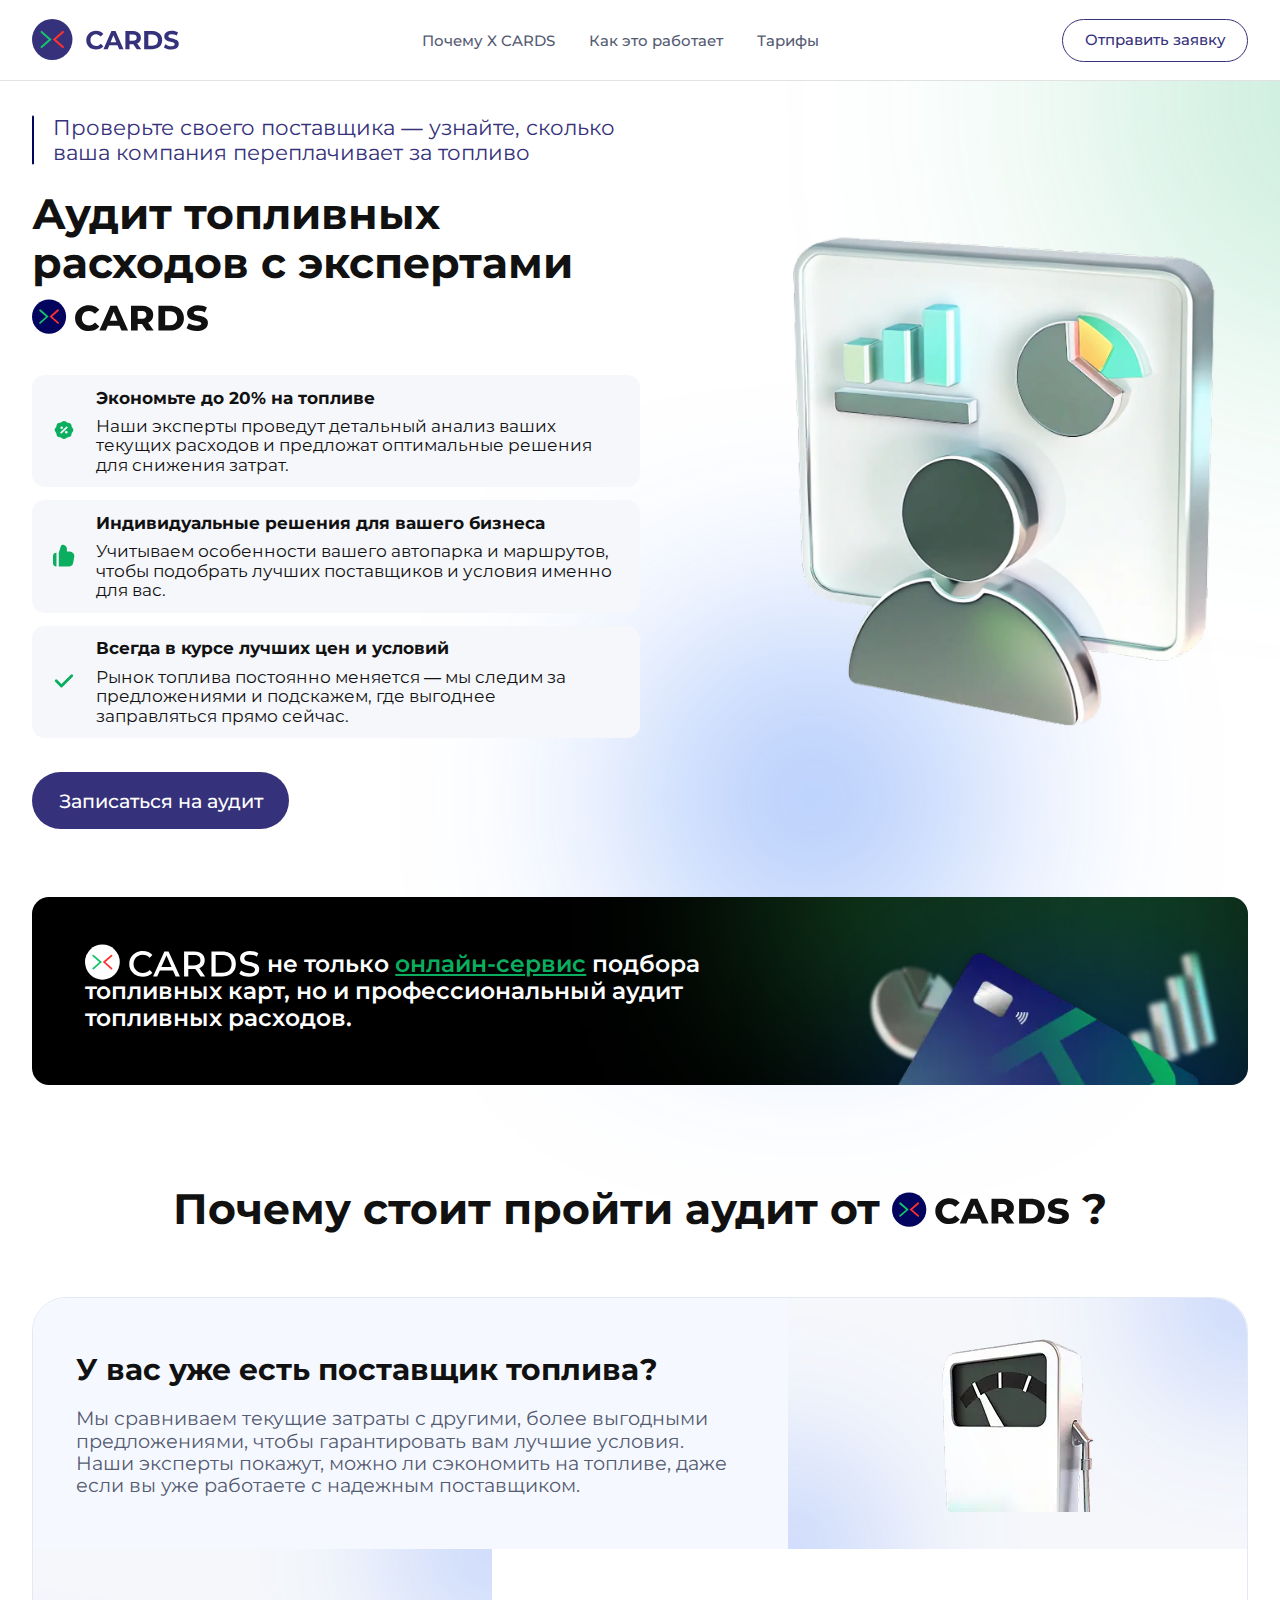
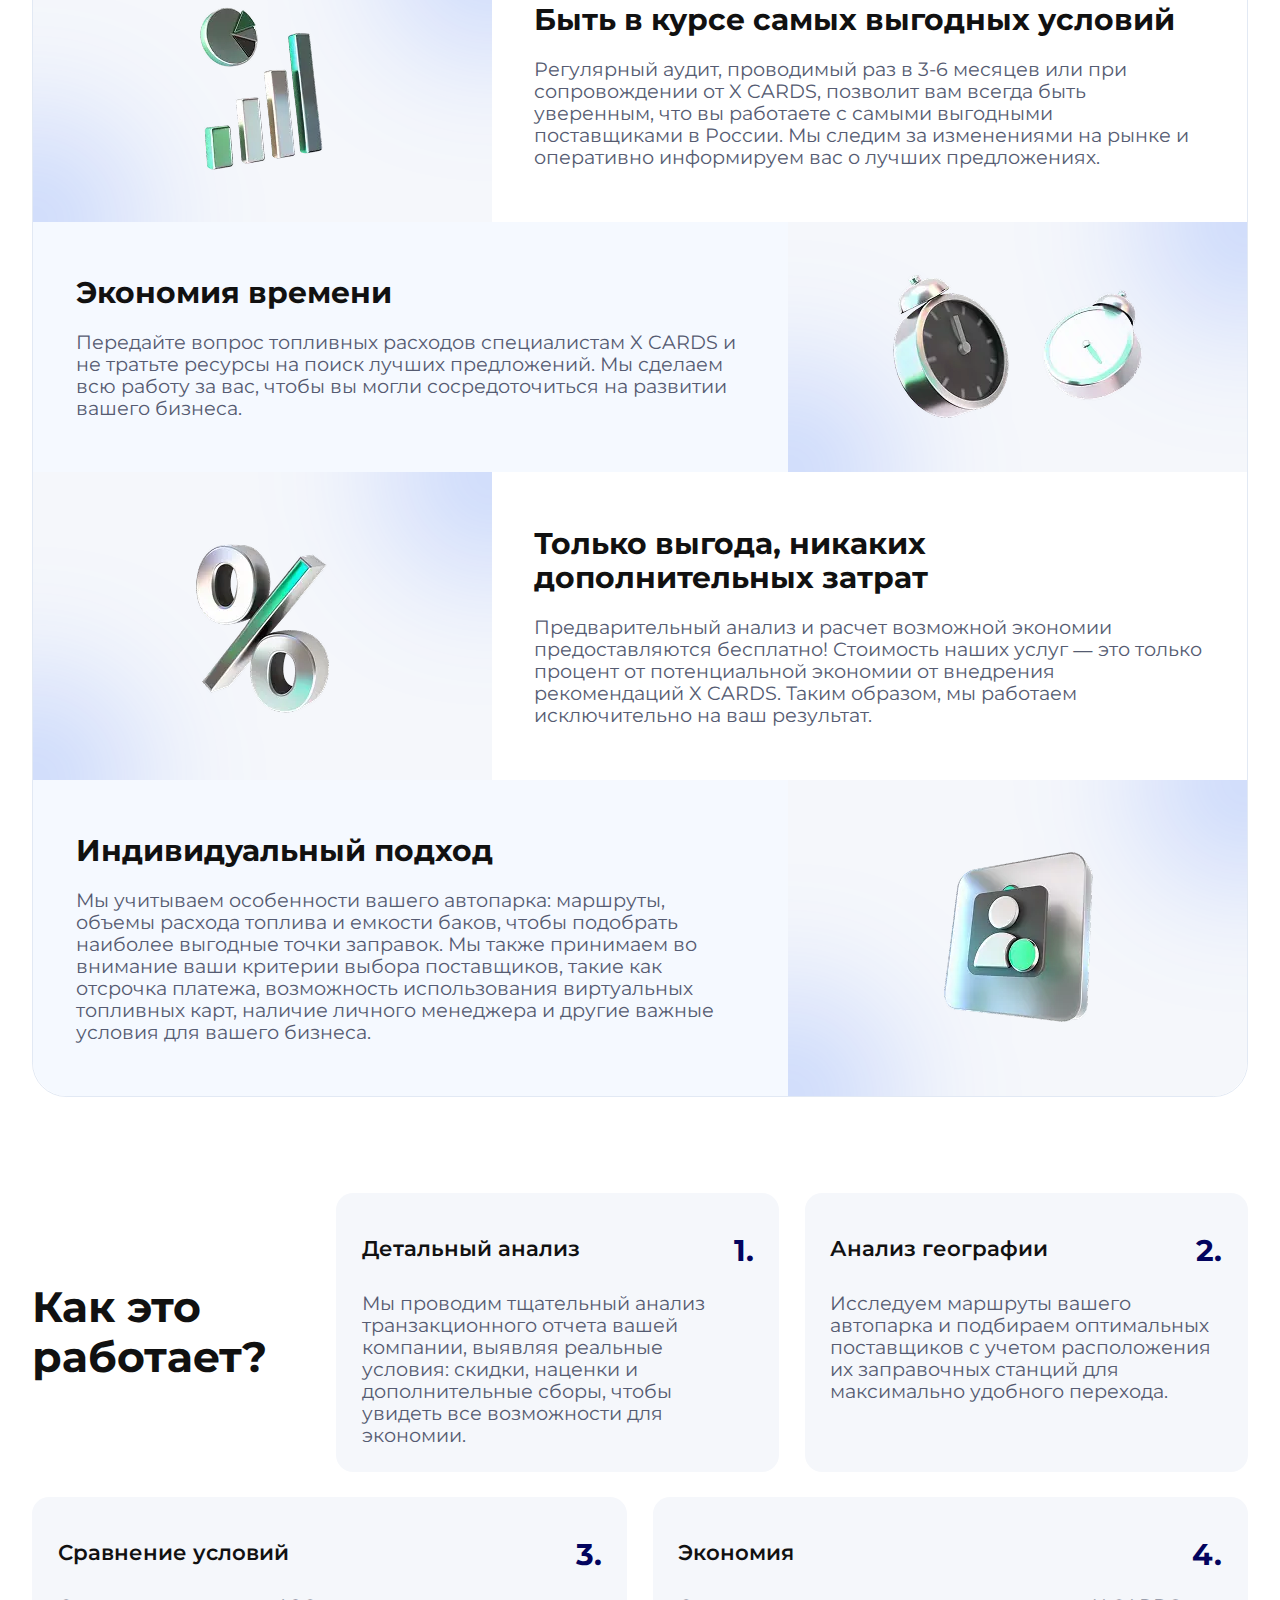
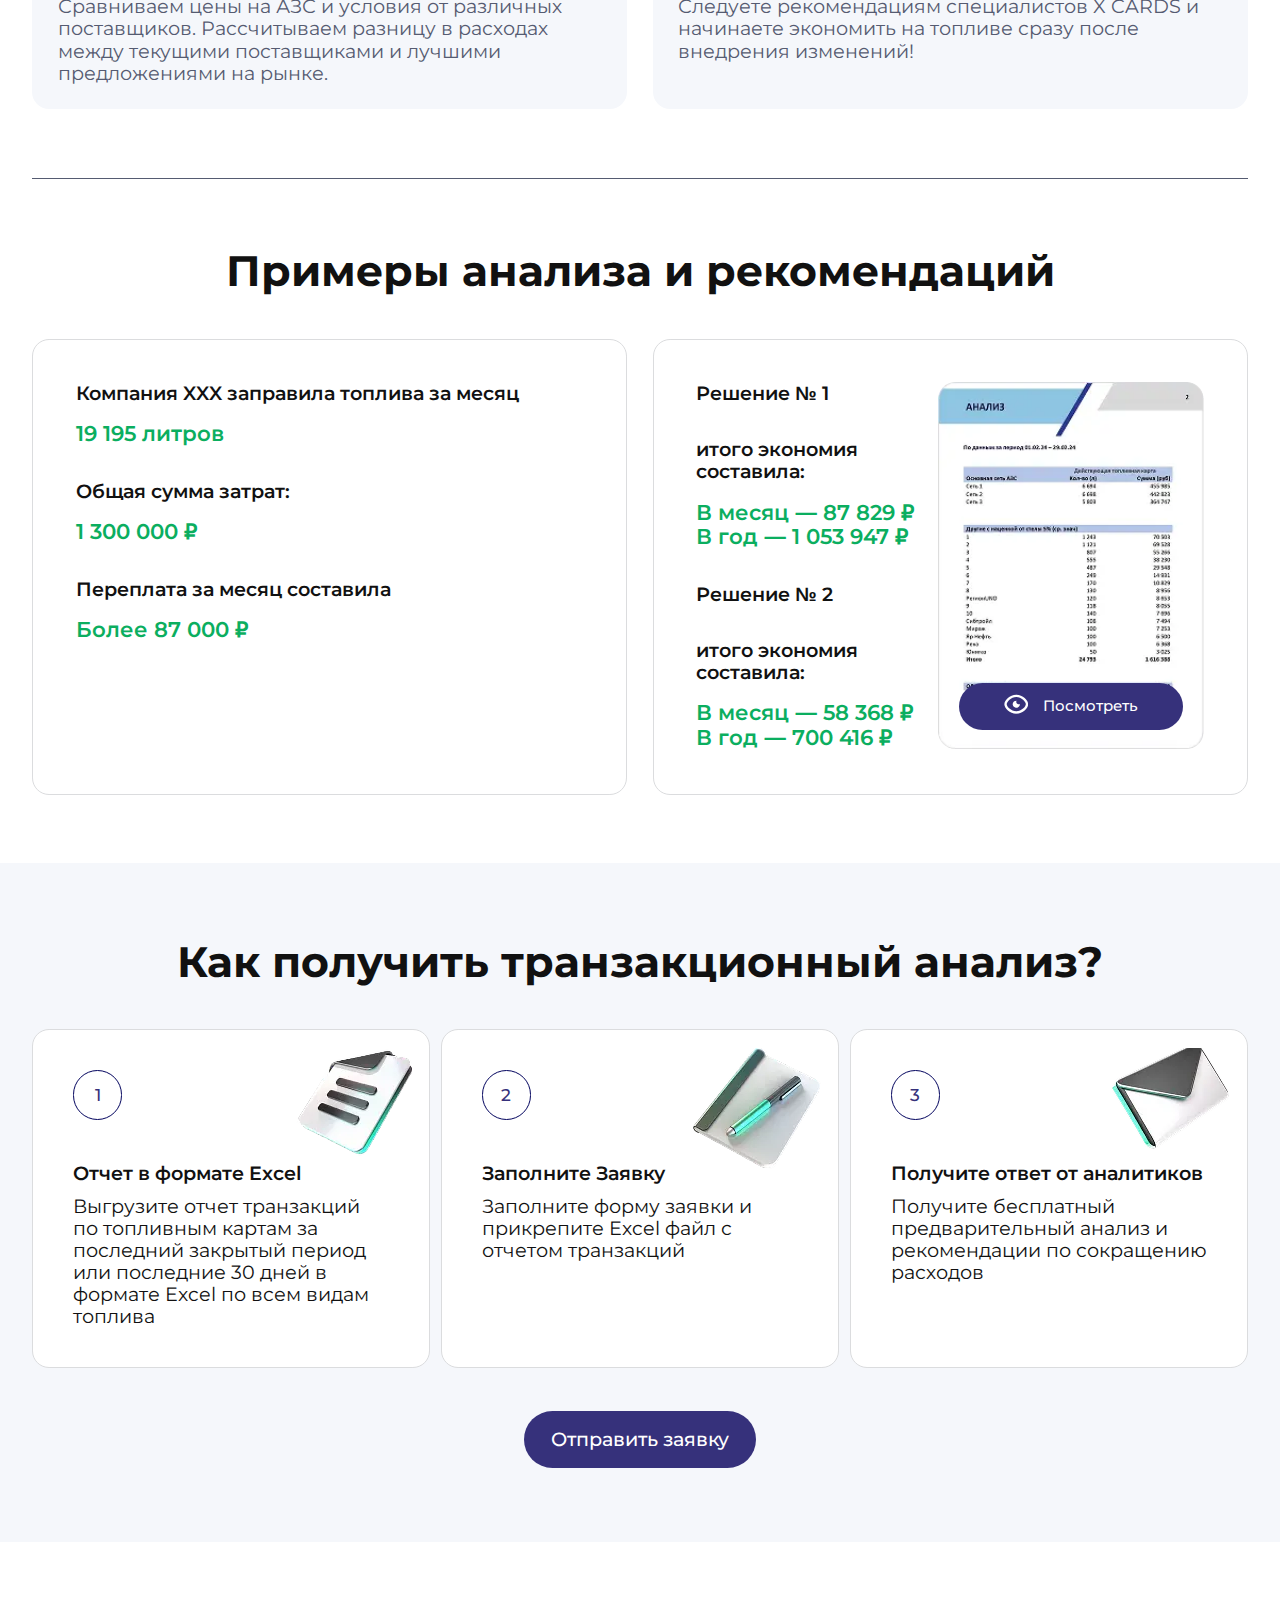
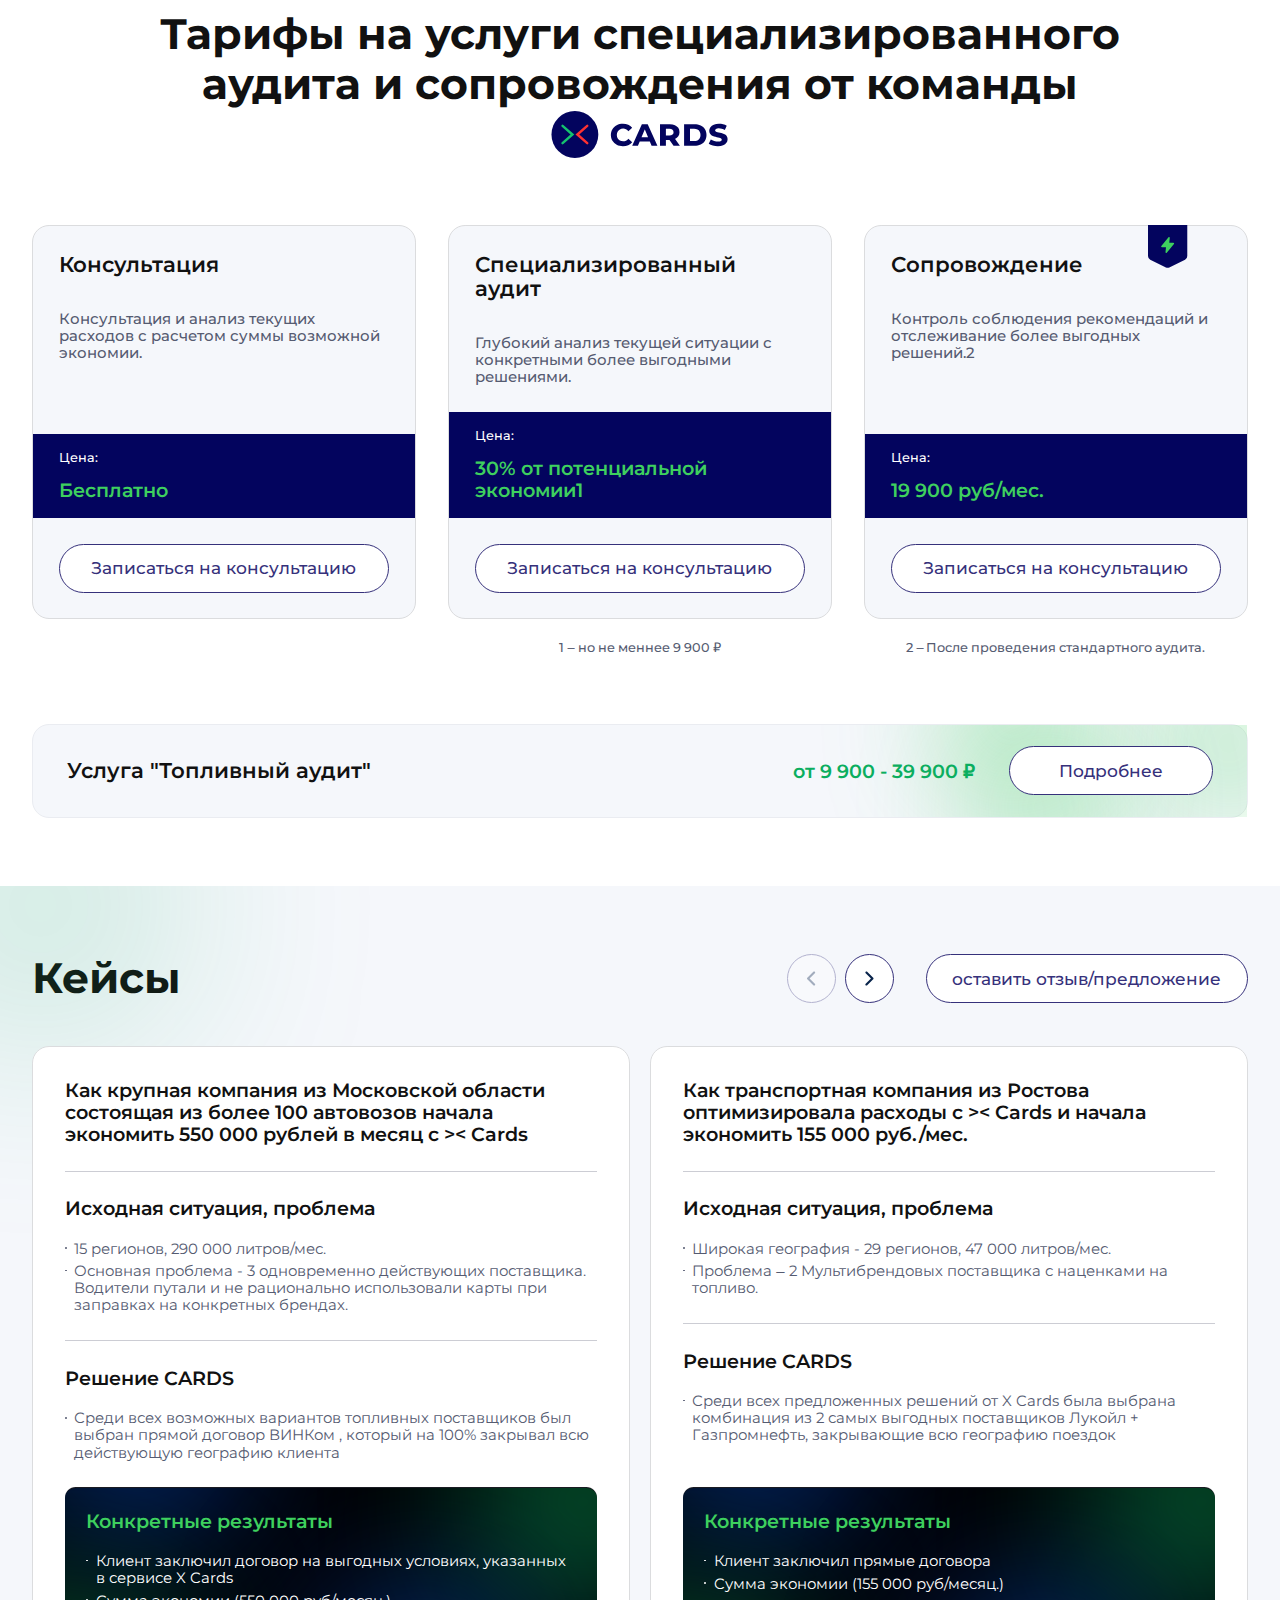
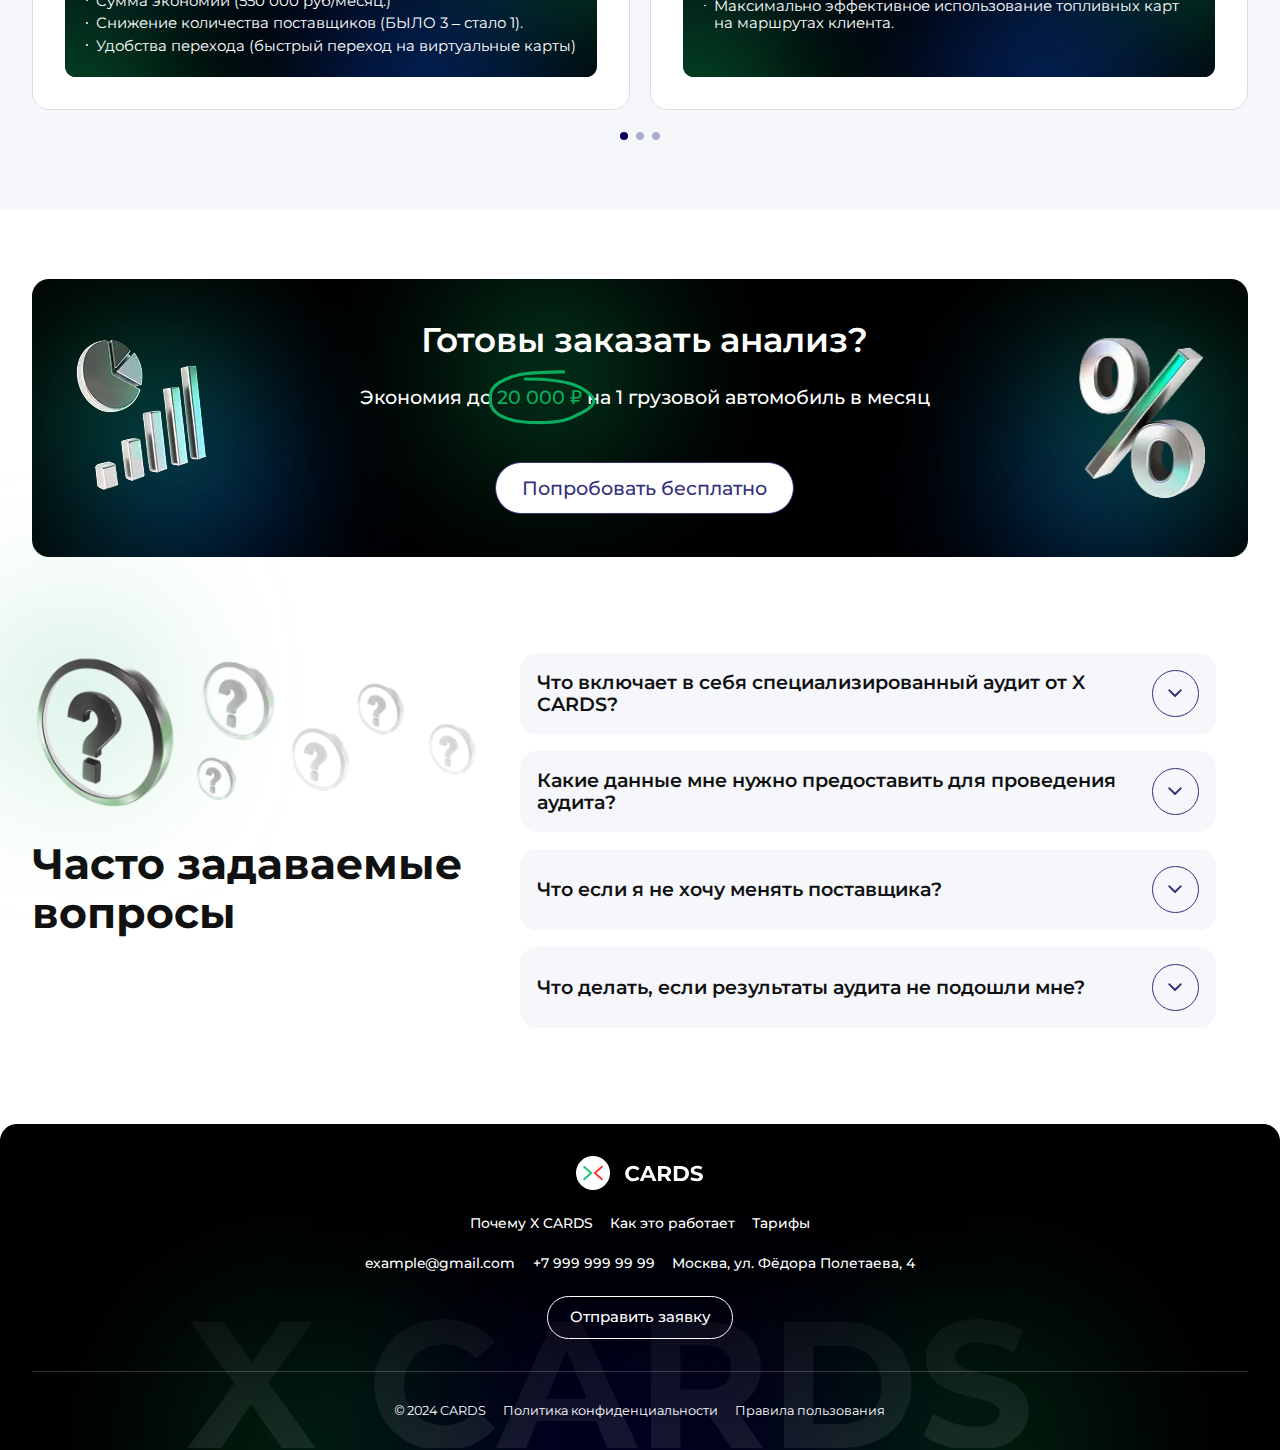
==== commit 4f5547de: "comment7" ====
--- a/index.html
+++ b/index.html
@@ -49,27 +49,26 @@
 					<div class="main__inner">
 						<div class="main__desc">
 							<div class="main__subtitle">
-								<span>Проверь своего поставщика и получи лучшие условия на рынке топливных карт</span>
+								<span>Проверьте своего поставщика — узнайте, сколько ваша компания переплачивает за топливо</span>
 							</div>
 							<h1 class="main__title h2">
-								аудит топливных расходов с экспертами
+								Аудит топливных расходов с экспертами
 								<span class="title-logo">
-										<img src="img/title-logo.svg" alt="">
-									</span>
+									<img src="img/title-logo.svg" alt="">
+								</span>
 							</h1>
 							<nav class="main__nav">
-								<div class="main__subtitle2">
-									получите рекомендации, <br>
-									экономии до 20% на топливе!
-								</div>
 								<div class="main__items">
 									<div class="main__item">
 										<i class="main__item-icon">
 											<img src="img/list-icon.svg" alt="">
 										</i>
 										<p class="main__item-text">
-											<strong>Экономия на топливе</strong>
-											<span>Найдем скрытые возможности для снижения затрат и предложим лучшие варианты для вашего бизнеса.</span>
+											<strong>Экономьте до 20% на топливе</strong>
+											<span>
+												Наши эксперты проведут детальный анализ ваших текущих расходов и предложат оптимальные
+												решения для снижения затрат.
+											</span>
 										</p>
 									</div>
 									<div class="main__item">
@@ -77,8 +76,23 @@
 											<img src="img/list-icon2.svg" alt="">
 										</i>
 										<p class="main__item-text">
-											<strong>Персональные рекомендации</strong>
-											<span>Каждая компания уникальна, и мы подберем индивидуальные решения, которые сэкономят ваши деньги.</span>
+											<strong>Индивидуальные решения для вашего бизнеса</strong>
+											<span>
+												Учитываем особенности вашего автопарка и маршрутов, чтобы подобрать лучших поставщиков и условия
+												именно для вас.
+											</span>
+										</p>
+									</div>
+									<div class="main__item">
+										<i class="main__item-icon">
+											<img src="img/list-icon3.svg" alt="">
+										</i>
+										<p class="main__item-text">
+											<strong>Всегда в курсе лучших цен и условий</strong>
+											<span>
+												Рынок топлива постоянно меняется — мы следим за предложениями и подскажем, где выгоднее
+												заправляться прямо сейчас.
+											</span>
 										</p>
 									</div>
 								</div>
@@ -104,9 +118,10 @@
 						<div class="banner__text">
 							<p>
 								<span class="title-logo">
-								<img src="img/title-logo2.svg" alt="">
-							</span>
-								не только предлагает <a href="">онлайн-сервис</a> для выбора топливных карт, но и проводит профессиональный аудит топливных расходов.
+									<img src="img/title-logo2.svg" alt="">
+								</span>
+								не только <a href="">онлайн-сервис</a> подбора топливных карт, но и профессиональный аудит топливных
+								расходов.
 							</p>
 						</div>
 						<div class="banner__img">
@@ -137,7 +152,9 @@
 								<div class="advantages__item-desc">
 									<h3 class="advantages__item-title h3">У вас уже есть поставщик топлива?</h3>
 									<div class="advantages__item-text">
-										<p>Мы сравниваем текущие затраты с другими, более выгодными предложениями, чтобы гарантировать вам лучшие условия. Наши эксперты покажут, можно ли сэкономить на топливе, даже если вы уже работаете с надежным поставщиком.</p>
+										<p>Мы сравниваем текущие затраты с другими, более выгодными предложениями, чтобы гарантировать вам
+											лучшие условия. Наши эксперты покажут, можно ли сэкономить на топливе, даже если вы уже работаете
+											с надежным поставщиком.</p>
 									</div>
 								</div>
 							</div>
@@ -148,7 +165,9 @@
 								<div class="advantages__item-desc">
 									<h3 class="advantages__item-title h3">Быть в курсе самых выгодных условий</h3>
 									<div class="advantages__item-text">
-										<p>Регулярный аудит, проводимый раз в 3-6 месяцев или при сопровождении от X CARDS, позволит вам всегда быть уверенным, что вы работаете с самыми выгодными поставщиками в России. Мы следим за изменениями на рынке и оперативно информируем вас о лучших предложениях.</p>
+										<p>Регулярный аудит, проводимый раз в 3-6 месяцев или при сопровождении от X CARDS, позволит вам
+											всегда быть уверенным, что вы работаете с самыми выгодными поставщиками в России. Мы следим за
+											изменениями на рынке и оперативно информируем вас о лучших предложениях.</p>
 									</div>
 								</div>
 							</div>
@@ -159,7 +178,9 @@
 								<div class="advantages__item-desc">
 									<h3 class="advantages__item-title h3">Экономия времени</h3>
 									<div class="advantages__item-text">
-										<p>Передайте вопрос топливных расходов специалистам X CARDS и не тратьте ресурсы на поиск лучших предложений. Мы сделаем всю работу за вас, чтобы вы могли сосредоточиться на развитии вашего бизнеса.</p>
+										<p>Передайте вопрос топливных расходов специалистам X CARDS и не тратьте ресурсы на поиск лучших
+											предложений. Мы сделаем всю работу за вас, чтобы вы могли сосредоточиться на развитии вашего
+											бизнеса.</p>
 									</div>
 								</div>
 							</div>
@@ -170,7 +191,9 @@
 								<div class="advantages__item-desc">
 									<h3 class="advantages__item-title h3">Только выгода, никаких дополнительных затрат</h3>
 									<div class="advantages__item-text">
-										<p>Предварительный анализ и расчет возможной экономии предоставляются бесплатно! Стоимость наших услуг — это только процент от потенциальной экономии от внедрения рекомендаций X CARDS. Таким образом, мы работаем исключительно на ваш результат.</p>
+										<p>Предварительный анализ и расчет возможной экономии предоставляются бесплатно! Стоимость наших
+											услуг — это только процент от потенциальной экономии от внедрения рекомендаций X CARDS. Таким
+											образом, мы работаем исключительно на ваш результат.</p>
 									</div>
 								</div>
 							</div>
@@ -181,7 +204,10 @@
 								<div class="advantages__item-desc">
 									<h3 class="advantages__item-title h3">Индивидуальный подход</h3>
 									<div class="advantages__item-text">
-										<p>Мы учитываем особенности вашего автопарка: маршруты, объемы расхода топлива и емкости баков, чтобы подобрать наиболее выгодные точки заправок. Мы также принимаем во внимание ваши критерии выбора поставщиков, такие как отсрочка платежа, возможность использования виртуальных топливных карт, наличие личного менеджера и другие важные условия для вашего бизнеса.</p>
+										<p>Мы учитываем особенности вашего автопарка: маршруты, объемы расхода топлива и емкости баков,
+											чтобы подобрать наиболее выгодные точки заправок. Мы также принимаем во внимание ваши критерии
+											выбора поставщиков, такие как отсрочка платежа, возможность использования виртуальных топливных
+											карт, наличие личного менеджера и другие важные условия для вашего бизнеса.</p>
 									</div>
 								</div>
 							</div>
@@ -203,7 +229,8 @@
 										<div class="info__item-number">1.</div>
 									</div>
 									<div class="info__item-text">
-										<p>Мы проводим тщательный анализ транзакционного отчета вашей компании, выявляя реальные условия: скидки, наценки и дополнительные сборы, чтобы увидеть все возможности для экономии.</p>
+										<p>Мы проводим тщательный анализ транзакционного отчета вашей компании, выявляя реальные условия:
+											скидки, наценки и дополнительные сборы, чтобы увидеть все возможности для экономии.</p>
 									</div>
 								</div>
 								<div class="info__item">
@@ -212,7 +239,8 @@
 										<div class="info__item-number">2.</div>
 									</div>
 									<div class="info__item-text">
-										<p>Исследуем маршруты вашего автопарка и подбираем оптимальных поставщиков с учетом расположения их заправочных станций для максимально удобного перехода.</p>
+										<p>Исследуем маршруты вашего автопарка и подбираем оптимальных поставщиков с учетом расположения их
+											заправочных станций для максимально удобного перехода.</p>
 									</div>
 								</div>
 							</div>
@@ -224,7 +252,8 @@
 									<div class="info__item-number">3.</div>
 								</div>
 								<div class="info__item-text">
-									<p>Сравниваем цены на АЗС и условия от различных поставщиков. Рассчитываем разницу в расходах между текущими поставщиками и лучшими предложениями на рынке.</p>
+									<p>Сравниваем цены на АЗС и условия от различных поставщиков. Рассчитываем разницу в расходах между
+										текущими поставщиками и лучшими предложениями на рынке.</p>
 								</div>
 							</div>
 							<div class="info__item">
@@ -233,7 +262,8 @@
 									<div class="info__item-number">4.</div>
 								</div>
 								<div class="info__item-text">
-									<p>Следуете рекомендациям специалистов X CARDS и начинаете экономить на топливе сразу после внедрения изменений!</p>
+									<p>Следуете рекомендациям специалистов X CARDS и начинаете экономить на топливе сразу после внедрения
+										изменений!</p>
 								</div>
 							</div>
 						</div>
@@ -292,7 +322,9 @@
 										<button class="analysis__btn btn btn-blue">
 											<i>
 												<svg width="24" height="20" viewBox="0 0 24 20" fill="none" xmlns="http://www.w3.org/2000/svg">
-													<path d="M11.9999 0.666748C15.2514 0.666748 18.1401 2.13325 20.1969 3.94858C21.2294 4.85975 22.0799 5.88291 22.6796 6.90141C23.2688 7.90125 23.6666 8.98508 23.6666 10.0001C23.6666 11.0151 23.2699 12.0989 22.6796 13.0987C22.0799 14.1172 21.2294 15.1404 20.1969 16.0516C18.1401 17.8669 15.2503 19.3334 11.9999 19.3334C8.74842 19.3334 5.85975 17.8669 3.80292 16.0516C2.77042 15.1404 1.91992 14.1172 1.32025 13.0987C0.729919 12.0989 0.333252 11.0151 0.333252 10.0001C0.333252 8.98508 0.729919 7.90125 1.32025 6.90141C1.91992 5.88291 2.77042 4.85975 3.80292 3.94858C5.85975 2.13325 8.74959 0.666748 11.9999 0.666748ZM11.9999 3.00008C9.45192 3.00008 7.09059 4.15858 5.34759 5.69741C4.47959 6.46275 3.79359 7.29925 3.33042 8.08558C2.85675 8.89058 2.66659 9.55675 2.66659 10.0001C2.66659 10.4434 2.85675 11.1096 3.33042 11.9146C3.79359 12.7009 4.47959 13.5362 5.34759 14.3027C7.09059 15.8416 9.45192 17.0001 11.9999 17.0001C14.5479 17.0001 16.9093 15.8416 18.6523 14.3027C19.5203 13.5362 20.2063 12.7009 20.6694 11.9146C21.1431 11.1096 21.3333 10.4434 21.3333 10.0001C21.3333 9.55675 21.1431 8.89058 20.6694 8.08558C20.2063 7.29925 19.5203 6.46391 18.6523 5.69741C16.9093 4.15858 14.5479 3.00008 11.9999 3.00008ZM11.9999 6.50008C12.1026 6.50008 12.2041 6.50475 12.3044 6.51291C12.0511 6.95724 11.9508 7.47249 12.019 7.97939C12.0871 8.48629 12.3199 8.95676 12.6816 9.31841C13.0432 9.68007 13.5137 9.91288 14.0206 9.98102C14.5275 10.0492 15.0428 9.94888 15.4871 9.69558C15.5484 10.3981 15.3961 11.1028 15.0501 11.7173C14.7042 12.3318 14.1806 12.8274 13.5481 13.1393C12.9156 13.4511 12.2036 13.5646 11.5055 13.4649C10.8074 13.3652 10.1557 13.057 9.63575 12.5805C9.11583 12.1041 8.75195 11.4817 8.5918 10.7949C8.43165 10.1081 8.4827 9.389 8.73826 8.73173C8.99382 8.07446 9.44196 7.50971 10.024 7.1115C10.606 6.71328 11.2947 6.50017 11.9999 6.50008Z" fill="white"/>
+													<path
+														d="M11.9999 0.666748C15.2514 0.666748 18.1401 2.13325 20.1969 3.94858C21.2294 4.85975 22.0799 5.88291 22.6796 6.90141C23.2688 7.90125 23.6666 8.98508 23.6666 10.0001C23.6666 11.0151 23.2699 12.0989 22.6796 13.0987C22.0799 14.1172 21.2294 15.1404 20.1969 16.0516C18.1401 17.8669 15.2503 19.3334 11.9999 19.3334C8.74842 19.3334 5.85975 17.8669 3.80292 16.0516C2.77042 15.1404 1.91992 14.1172 1.32025 13.0987C0.729919 12.0989 0.333252 11.0151 0.333252 10.0001C0.333252 8.98508 0.729919 7.90125 1.32025 6.90141C1.91992 5.88291 2.77042 4.85975 3.80292 3.94858C5.85975 2.13325 8.74959 0.666748 11.9999 0.666748ZM11.9999 3.00008C9.45192 3.00008 7.09059 4.15858 5.34759 5.69741C4.47959 6.46275 3.79359 7.29925 3.33042 8.08558C2.85675 8.89058 2.66659 9.55675 2.66659 10.0001C2.66659 10.4434 2.85675 11.1096 3.33042 11.9146C3.79359 12.7009 4.47959 13.5362 5.34759 14.3027C7.09059 15.8416 9.45192 17.0001 11.9999 17.0001C14.5479 17.0001 16.9093 15.8416 18.6523 14.3027C19.5203 13.5362 20.2063 12.7009 20.6694 11.9146C21.1431 11.1096 21.3333 10.4434 21.3333 10.0001C21.3333 9.55675 21.1431 8.89058 20.6694 8.08558C20.2063 7.29925 19.5203 6.46391 18.6523 5.69741C16.9093 4.15858 14.5479 3.00008 11.9999 3.00008ZM11.9999 6.50008C12.1026 6.50008 12.2041 6.50475 12.3044 6.51291C12.0511 6.95724 11.9508 7.47249 12.019 7.97939C12.0871 8.48629 12.3199 8.95676 12.6816 9.31841C13.0432 9.68007 13.5137 9.91288 14.0206 9.98102C14.5275 10.0492 15.0428 9.94888 15.4871 9.69558C15.5484 10.3981 15.3961 11.1028 15.0501 11.7173C14.7042 12.3318 14.1806 12.8274 13.5481 13.1393C12.9156 13.4511 12.2036 13.5646 11.5055 13.4649C10.8074 13.3652 10.1557 13.057 9.63575 12.5805C9.11583 12.1041 8.75195 11.4817 8.5918 10.7949C8.43165 10.1081 8.4827 9.389 8.73826 8.73173C8.99382 8.07446 9.44196 7.50971 10.024 7.1115C10.606 6.71328 11.2947 6.50017 11.9999 6.50008Z"
+														fill="white" />
 												</svg>
 											</i>
 											<span>Посмотреть</span>
@@ -319,7 +351,8 @@
 								<div class="stage-card__desc">
 									<div class="stage-card__title">Отчет в формате Excel</div>
 									<div class="stage-card__text">
-										<p>Выгрузите отчет транзакций по топливным картам за последний закрытый период или последние 30 дней в формате Excel по всем видам топлива</p>
+										<p>Выгрузите отчет транзакций по топливным картам за последний закрытый период или последние 30 дней
+											в формате Excel по всем видам топлива</p>
 									</div>
 								</div>
 							</div>
@@ -362,14 +395,14 @@
 				<div class="container">
 					<div class="tariffs__inner">
 						<div class="tariffs__top">
-                            <h2 class="tariffs__title h2">
-                                Тарифы на услуги специализирован<wbr>ного аудита и сопровождения от команды
-                                <br>
-                                <span class="title-logo">
-								<img src="img/title-logo3.svg" alt="">
-							</span>
-                            </h2>
-                        </div>
+							<h2 class="tariffs__title h2">
+								Тарифы на услуги специализирован<wbr>ного аудита и сопровождения от команды
+								<br>
+								<span class="title-logo">
+									<img src="img/title-logo3.svg" alt="">
+								</span>
+							</h2>
+						</div>
 						<div class="tariffs__cards">
 							<div class="tariff-card">
 								<div class="tariff-card__wrap">
@@ -401,15 +434,15 @@
 									</button>
 								</div>
 								<div class="tariff-card__info">
-                                    <p>1 – но не меннее 9 900 ₽</p>
-                                </div>
+									<p>1 – но не меннее 9 900 ₽</p>
+								</div>
 							</div>
 							<div class="tariff-card">
 								<div class="tariff-card__wrap">
 									<div class="tariff-card__icon">
 										<img src="img/pro-icon.svg" alt="">
 									</div>
-									<div class="tariff-card__title">Консультация</div>
+									<div class="tariff-card__title">Сопровождение</div>
 									<div class="tariff-card__text">
 										<p>Контроль соблюдения рекомендаций и отслеживание более выгодных решений.2</p>
 									</div>
@@ -422,12 +455,12 @@
 									</button>
 								</div>
 								<div class="tariff-card__info">
-                                    <p>2 – После проведения стандартного аудита.</p>
-                                </div>
-							</div>
-						</div>
-                        <div class="tariffs-banner">
-                            <div class="tariffs-banner__wrap">
+									<p>2 – После проведения стандартного аудита.</p>
+								</div>
+							</div>
+						</div>
+						<div class="tariffs-banner">
+							<div class="tariffs-banner__wrap">
 								<div class="tariffs-banner__show">
 									<div class="tariffs-banner__title">Услуга "Топливный аудит"</div>
 									<div class="tariffs-banner__group">
@@ -443,20 +476,27 @@
 								</div>
 								<div class="tariffs-banner__hidden">
 									<div class="tariffs-banner__text">
-										<p>Детальный разбор транзакционного отчета за последний отчетный период текущего поставщика Заказчика.</p>
-										<p>Установление действующих условий приобретения товара на АЗС различных брендов по топливным картам текущего поставщика Заказчика.</p>
-										<p>Сравнение действующих условий Заказчика с актуальными предложениями на рынке топливных карт от других поставщиков.</p>
-										<p>Анализ географии поездок Заказчика на основе его транзакционного отчёта. Сопоставление расположений АЗС текущего поставщика Заказчика с АЗС альтернативных поставщиков с точки зрения удобства их размещения при вероятном переходе.</p>
-										<p>Сравнительный анализ текущих условий Заказчика с возможными условиями по предлагаемым поставщикам, расчёт экономической эффективности.</p>
-										<p>Вывод с предложением решений по смене поставщика с расчётом суммы экономии затрат по каждому из предложенных решений.</p>
+										<p>Детальный разбор транзакционного отчета за последний отчетный период текущего поставщика
+											Заказчика.</p>
+										<p>Установление действующих условий приобретения товара на АЗС различных брендов по топливным картам
+											текущего поставщика Заказчика.</p>
+										<p>Сравнение действующих условий Заказчика с актуальными предложениями на рынке топливных карт от
+											других поставщиков.</p>
+										<p>Анализ географии поездок Заказчика на основе его транзакционного отчёта. Сопоставление
+											расположений АЗС текущего поставщика Заказчика с АЗС альтернативных поставщиков с точки зрения
+											удобства их размещения при вероятном переходе.</p>
+										<p>Сравнительный анализ текущих условий Заказчика с возможными условиями по предлагаемым
+											поставщикам, расчёт экономической эффективности.</p>
+										<p>Вывод с предложением решений по смене поставщика с расчётом суммы экономии затрат по каждому из
+											предложенных решений.</p>
 									</div>
 								</div>
 							</div>
 							<button class="tariffs-banner__btn2 btn btn-blue">
 								<span>Записаться на бесплатный анализ</span>
 							</button>
-                        </div>
-                    </div>
+						</div>
+					</div>
 				</div>
 			</section>
 			<section class="cases">
@@ -467,15 +507,23 @@
 							<div class="cases__group">
 								<div class="cases__slider-btns">
 									<div class="swiper-button-prev">
-										<svg width="8" height="14" viewBox="0 0 8 14" fill="none" xmlns="http://www.w3.org/2000/svg"><path fill-rule="evenodd" clip-rule="evenodd" d="M0.293024 6.29315C0.105553 6.48067 0.000237291 6.73498 0.00023728 7.00015C0.000237268 7.26531 0.105553 7.51962 0.293024 7.70714L5.95002 13.3641C6.04227 13.4597 6.15261 13.5358 6.27462 13.5882C6.39662 13.6407 6.52784 13.6682 6.66062 13.6694C6.7934 13.6705 6.92508 13.6452 7.04798 13.595C7.17087 13.5447 7.28253 13.4704 7.37642 13.3765C7.47031 13.2826 7.54456 13.171 7.59485 13.0481C7.64513 12.9252 7.67043 12.7935 7.66927 12.6607C7.66812 12.528 7.64053 12.3967 7.58812 12.2747C7.53572 12.1527 7.45953 12.0424 7.36402 11.9501L2.41402 7.00015L7.36402 2.05014C7.54618 1.86154 7.64698 1.60894 7.6447 1.34674C7.64242 1.08455 7.53725 0.833735 7.35184 0.648327C7.16643 0.462919 6.91562 0.357749 6.65343 0.355471C6.39123 0.353192 6.13863 0.453986 5.95002 0.636145L0.293024 6.29315Z" fill="#09244B" /></svg>
+										<svg width="8" height="14" viewBox="0 0 8 14" fill="none" xmlns="http://www.w3.org/2000/svg">
+											<path fill-rule="evenodd" clip-rule="evenodd"
+												d="M0.293024 6.29315C0.105553 6.48067 0.000237291 6.73498 0.00023728 7.00015C0.000237268 7.26531 0.105553 7.51962 0.293024 7.70714L5.95002 13.3641C6.04227 13.4597 6.15261 13.5358 6.27462 13.5882C6.39662 13.6407 6.52784 13.6682 6.66062 13.6694C6.7934 13.6705 6.92508 13.6452 7.04798 13.595C7.17087 13.5447 7.28253 13.4704 7.37642 13.3765C7.47031 13.2826 7.54456 13.171 7.59485 13.0481C7.64513 12.9252 7.67043 12.7935 7.66927 12.6607C7.66812 12.528 7.64053 12.3967 7.58812 12.2747C7.53572 12.1527 7.45953 12.0424 7.36402 11.9501L2.41402 7.00015L7.36402 2.05014C7.54618 1.86154 7.64698 1.60894 7.6447 1.34674C7.64242 1.08455 7.53725 0.833735 7.35184 0.648327C7.16643 0.462919 6.91562 0.357749 6.65343 0.355471C6.39123 0.353192 6.13863 0.453986 5.95002 0.636145L0.293024 6.29315Z"
+												fill="#09244B" />
+										</svg>
 									</div>
 									<div class="swiper-button-next">
-										<svg width="8" height="14" viewBox="0 0 8 14" fill="none" xmlns="http://www.w3.org/2000/svg"><path fill-rule="evenodd" clip-rule="evenodd" d="M7.70698 6.29315C7.89445 6.48067 7.99976 6.73498 7.99976 7.00015C7.99976 7.26531 7.89445 7.51962 7.70698 7.70714L2.04998 13.3641C1.95773 13.4597 1.84739 13.5358 1.72538 13.5882C1.60338 13.6407 1.47216 13.6682 1.33938 13.6694C1.2066 13.6705 1.07492 13.6452 0.952023 13.595C0.829127 13.5447 0.717474 13.4704 0.623581 13.3765C0.529689 13.2826 0.455436 13.171 0.405155 13.0481C0.354874 12.9252 0.329572 12.7935 0.330726 12.6607C0.33188 12.528 0.359466 12.3967 0.411875 12.2747C0.464284 12.1527 0.540466 12.0424 0.635976 11.9501L5.58598 7.00015L0.635976 2.05014C0.453818 1.86154 0.353023 1.60894 0.355302 1.34674C0.35758 1.08455 0.462749 0.833735 0.648157 0.648327C0.833565 0.462919 1.08438 0.357749 1.34657 0.355471C1.60877 0.353192 1.86137 0.453986 2.04998 0.636145L7.70698 6.29315Z" fill="#09244B" /></svg>
-									</div>
-								</div>
-								<div class="cases__textarea">
-									<textarea placeholder="оставить отзыв/предложение"></textarea>
-								</div>
+										<svg width="8" height="14" viewBox="0 0 8 14" fill="none" xmlns="http://www.w3.org/2000/svg">
+											<path fill-rule="evenodd" clip-rule="evenodd"
+												d="M7.70698 6.29315C7.89445 6.48067 7.99976 6.73498 7.99976 7.00015C7.99976 7.26531 7.89445 7.51962 7.70698 7.70714L2.04998 13.3641C1.95773 13.4597 1.84739 13.5358 1.72538 13.5882C1.60338 13.6407 1.47216 13.6682 1.33938 13.6694C1.2066 13.6705 1.07492 13.6452 0.952023 13.595C0.829127 13.5447 0.717474 13.4704 0.623581 13.3765C0.529689 13.2826 0.455436 13.171 0.405155 13.0481C0.354874 12.9252 0.329572 12.7935 0.330726 12.6607C0.33188 12.528 0.359466 12.3967 0.411875 12.2747C0.464284 12.1527 0.540466 12.0424 0.635976 11.9501L5.58598 7.00015L0.635976 2.05014C0.453818 1.86154 0.353023 1.60894 0.355302 1.34674C0.35758 1.08455 0.462749 0.833735 0.648157 0.648327C0.833565 0.462919 1.08438 0.357749 1.34657 0.355471C1.60877 0.353192 1.86137 0.453986 2.04998 0.636145L7.70698 6.29315Z"
+												fill="#09244B" />
+										</svg>
+									</div>
+								</div>
+								<button class="cases__btn btn btn-blue__outline" data-modal="contactModal3">
+									<span>оставить отзыв/предложение</span>
+								</button>
 							</div>
 						</div>
 						<div class="cases__slider">
@@ -484,21 +532,24 @@
 									<div class="swiper-slide case-card">
 										<div class="case-card__group">
 											<div class="case-card__title">Как крупная компания из Московской области состоящая из более 100
-												автовозов начала экономить 550 000 рублей в месяц с >< Cards</div>
+												автовозов начала
+												экономить 550 000 рублей в месяц с &gt;&lt; Cards</div>
 										</div>
 										<div class="case-card__group">
 											<div class="case-card__title">Исходная ситуация, проблема</div>
 											<ul class="case-card__list">
-												<li>15 регионов, 290 000 литров/мес.</li>
-												<li>Основная проблема - 3 одновременно действующих поставщика. Водители путали и не
-													рационально использовали карты при заправках на конкретных брендах. </li>
+												<li>15 регионов, 290&nbsp;000 литров/мес.</li>
+												<li>Основная проблема - 3 одновременно действующих поставщика. Водители путали и не рационально
+													использовали карты
+													при заправках на конкретных брендах. </li>
 											</ul>
 										</div>
 										<div class="case-card__group">
 											<div class="case-card__title">Решение CARDS</div>
 											<ul class="case-card__list">
 												<li>Среди всех возможных вариантов топливных поставщиков был выбран прямой договор ВИНКом ,
-													который на 100% закрывал всю действующую географию клиента</li>
+													который на 100%
+													закрывал всю действующую географию клиента</li>
 											</ul>
 										</div>
 										<div class="case-card__group case-card__group2">
@@ -517,8 +568,9 @@
 									</div>
 									<div class="swiper-slide case-card">
 										<div class="case-card__group">
-											<div class="case-card__title">Как транспортная компания из Ростова оптимизировала расходы с ><
-												Cards и начала экономить 155 000 руб./мес.</div>
+											<div class="case-card__title">Как транспортная компания из Ростова оптимизировала расходы с
+												&gt;&lt; Cards и начала
+												экономить 155 000 руб./мес.</div>
 										</div>
 										<div class="case-card__group">
 											<div class="case-card__title">Исходная ситуация, проблема</div>
@@ -531,7 +583,8 @@
 											<div class="case-card__title">Решение CARDS</div>
 											<ul class="case-card__list">
 												<li>Среди всех предложенных решений от X Cards была выбрана комбинация из 2 самых выгодных
-													поставщиков Лукойл + Газпромнефть, закрывающие всю географию поездок</li>
+													поставщиков Лукойл +
+													Газпромнефть, закрывающие всю географию поездок</li>
 											</ul>
 										</div>
 										<div class="case-card__group case-card__group2">
@@ -550,7 +603,8 @@
 									<div class="swiper-slide case-card">
 										<div class="case-card__group">
 											<div class="case-card__title">Как транспортная компания с географией поездок от Краснодара до
-												Владивостока начала экономить 303 000 руб./мес.</div>
+												Владивостока начала
+												экономить 303 000 руб./мес.</div>
 										</div>
 										<div class="case-card__group">
 											<div class="case-card__title">Исходная ситуация, проблема</div>
@@ -562,16 +616,15 @@
 										<div class="case-card__group">
 											<div class="case-card__title">Решение CARDS</div>
 											<ul class="case-card__list">
-												<li>Сервис X Cards предложил в качестве решений все возможные комбинации топливных карт.
-												</li>
+												<li>Сервис X Cards предложил в качестве решений все возможные комбинации топливных карт.</li>
 											</ul>
 										</div>
 										<div class="case-card__group case-card__group2">
 											<div class="case-card__title">Конкретные результаты</div>
 											<ul class="case-card__list">
-												<li>Клиент выбрал комбинацию с использованием прямого договора с поставщиком, на АЗС
-													которого происходила основная часть заправок и альтернативную мультибрендовую карту для
-													дозаправок.</li>
+												<li>Клиент выбрал комбинацию с использованием прямого договора с поставщиком, на АЗС которого
+													происходила основная
+													часть заправок и альтернативную мультибрендовую карту для дозаправок.</li>
 												<li>Cумма экономии (303 000 руб/месяц.)</li>
 											</ul>
 											<div class="circle2"></div>
@@ -582,7 +635,8 @@
 									<div class="swiper-slide case-card">
 										<div class="case-card__group">
 											<div class="case-card__title">Как транспортная компания из 4 грузовых машин в Калининграде не
-												меняя привычные точки заправок начала экономить 45 000 руб./мес.</div>
+												меняя привычные точки
+												заправок начала экономить 45 000 руб./мес.</div>
 										</div>
 										<div class="case-card__group">
 											<div class="case-card__title">Исходная ситуация, проблема</div>
@@ -603,7 +657,8 @@
 												<li>Клиент сравнил текущие затраты на топливо через посредника с возможной суммой затрат по
 													прямому договору.</li>
 												<li>Заключил прямой договор, со скидками, указанными в сервисе X Cards, с той же сетью на
-													который и осуществлял заправки.</li>
+													который и осуществлял
+													заправки.</li>
 												<li>Cумма экономии (45 000 руб/месяц.)</li>
 											</ul>
 											<div class="circle2"></div>
@@ -615,9 +670,7 @@
 							</div>
 							<div class="swiper-pagination"></div>
 						</div>
-					</div>
-				</div>
-				<span class="circle"></span>
+						<span class="circle"></span>
 			</section>
 			<section class="banner2">
 				<div class="container">
@@ -635,7 +688,8 @@
 										20 000 ₽
 										<img src="img/title-line.svg" alt="">
 									</span>
-									на 1 грузовой автомобиль в месяц</p>
+									на 1 грузовой автомобиль в месяц
+								</p>
 							</div>
 							<button class="banner2__btn btn btn-blue__outline" data-modal="contactModal">
 								<span>Попробовать бесплатно</span>
@@ -662,308 +716,405 @@
 						<div class="questions__items">
 							<div class="questions__item">
 								<div class="questions__item-show item-show">
-									<div class="questions__item-title">Каких поставщиков предлагает сервис X CARDS?</div>
-									<div class="questions__item-btn">
-										<svg width="14" height="8" viewBox="0 0 14 8" fill="none" xmlns="http://www.w3.org/2000/svg">
-											<path fill-rule="evenodd" clip-rule="evenodd" d="M7.70698 7.70685C7.51945 7.89433 7.26514 7.99964 6.99998 7.99964C6.73481 7.99964 6.4805 7.89433 6.29298 7.70685L0.635977 2.04985C0.540467 1.95761 0.464284 1.84726 0.411875 1.72526C0.359466 1.60326 0.33188 1.47204 0.330726 1.33926C0.329572 1.20648 0.354874 1.0748 0.405155 0.951901C0.455436 0.829005 0.529689 0.717352 0.623582 0.623459C0.717475 0.529567 0.829126 0.455314 0.952023 0.405033C1.07492 0.354752 1.2066 0.32945 1.33938 0.330604C1.47216 0.331758 1.60338 0.359344 1.72538 0.411753C1.84739 0.464162 1.95773 0.540344 2.04998 0.635854L6.99998 5.58586L11.95 0.635854C12.1386 0.453696 12.3912 0.352902 12.6534 0.35518C12.9156 0.357459 13.1664 0.462628 13.3518 0.648036C13.5372 0.833444 13.6424 1.08426 13.6447 1.34645C13.6469 1.60865 13.5461 1.86125 13.364 2.04985L7.70698 7.70685Z" fill="#36317B"></path>
-										</svg>
-									</div>
-								</div>
-								<div class="questions__item-hidden item-hidden" style="display: none;">
-									<div class="questions__item-text">
-										<p>Сервис предлагает всех поставщиков топлива в России, включая:
-										</p>
-										<ul>
-											<li>ВИНКи (вертикально интегрированные нефтяные компании): Лукойл, Роснефть, Газпромнефть, Татнефть, Сургутнефтегаз и другие.</li>
-											<li>Процессинговые компании: ППР, E1, Монополия и другие.</li>
-											<li>Региональные поставщики: IRBIS, Трасса, Нефтьмагистраль и другие.</li>
-											<li>Посредники: крупные компании, имеющие максимальную скидку у ВИНКов, готовые делиться данной скидкой для взаимовыгодного сотрудничества с компаниями поменьше.</li>
-										</ul>
-									</div>
-								</div>
-							</div>
-							<div class="questions__item">
-								<div class="questions__item-show item-show">
-									<div class="questions__item-title">Как работает расчет в X CARDS?</div>
-									<div class="questions__item-btn">
-										<svg width="14" height="8" viewBox="0 0 14 8" fill="none" xmlns="http://www.w3.org/2000/svg">
-											<path fill-rule="evenodd" clip-rule="evenodd" d="M7.70698 7.70685C7.51945 7.89433 7.26514 7.99964 6.99998 7.99964C6.73481 7.99964 6.4805 7.89433 6.29298 7.70685L0.635977 2.04985C0.540467 1.95761 0.464284 1.84726 0.411875 1.72526C0.359466 1.60326 0.33188 1.47204 0.330726 1.33926C0.329572 1.20648 0.354874 1.0748 0.405155 0.951901C0.455436 0.829005 0.529689 0.717352 0.623582 0.623459C0.717475 0.529567 0.829126 0.455314 0.952023 0.405033C1.07492 0.354752 1.2066 0.32945 1.33938 0.330604C1.47216 0.331758 1.60338 0.359344 1.72538 0.411753C1.84739 0.464162 1.95773 0.540344 2.04998 0.635854L6.99998 5.58586L11.95 0.635854C12.1386 0.453696 12.3912 0.352902 12.6534 0.35518C12.9156 0.357459 13.1664 0.462628 13.3518 0.648036C13.5372 0.833444 13.6424 1.08426 13.6447 1.34645C13.6469 1.60865 13.5461 1.86125 13.364 2.04985L7.70698 7.70685Z" fill="#36317B"></path>
-										</svg>
-									</div>
-								</div>
-								<div class="questions__item-hidden item-hidden">
-									<div class="questions__item-text">
-										<p>Наш алгоритм анализирует цены на всех АЗС, учитывает скидки поставщиков, объем потребления и регионы заправок, чтобы предложить оптимальные решения для экономии.</p>
-									</div>
-								</div>
-							</div>
-							<div class="questions__item">
-								<div class="questions__item-show item-show">
-									<div class="questions__item-title">Что я увижу в предложенных решениях от сервиса?</div>
-									<div class="questions__item-btn">
-										<svg width="14" height="8" viewBox="0 0 14 8" fill="none" xmlns="http://www.w3.org/2000/svg">
-											<path fill-rule="evenodd" clip-rule="evenodd" d="M7.70698 7.70685C7.51945 7.89433 7.26514 7.99964 6.99998 7.99964C6.73481 7.99964 6.4805 7.89433 6.29298 7.70685L0.635977 2.04985C0.540467 1.95761 0.464284 1.84726 0.411875 1.72526C0.359466 1.60326 0.33188 1.47204 0.330726 1.33926C0.329572 1.20648 0.354874 1.0748 0.405155 0.951901C0.455436 0.829005 0.529689 0.717352 0.623582 0.623459C0.717475 0.529567 0.829126 0.455314 0.952023 0.405033C1.07492 0.354752 1.2066 0.32945 1.33938 0.330604C1.47216 0.331758 1.60338 0.359344 1.72538 0.411753C1.84739 0.464162 1.95773 0.540344 2.04998 0.635854L6.99998 5.58586L11.95 0.635854C12.1386 0.453696 12.3912 0.352902 12.6534 0.35518C12.9156 0.357459 13.1664 0.462628 13.3518 0.648036C13.5372 0.833444 13.6424 1.08426 13.6447 1.34645C13.6469 1.60865 13.5461 1.86125 13.364 2.04985L7.70698 7.70685Z" fill="#36317B"></path>
-										</svg>
-									</div>
-								</div>
-								<div class="questions__item-hidden item-hidden">
-									<div class="questions__item-text">
-										<p>Вы увидите все возможные комбинации топливных карт по вашим маршрутам с указанием суммы затрат и точек заправок на карте. Далее вы сможете выбрать наиболее подходящих для вас поставщиков и заключить с ними прямой договор.</p>
-									</div>
-								</div>
-							</div>
-							<div class="questions__item">
-								<div class="questions__item-show item-show">
-									<div class="questions__item-title">Как мне получить новые карты от предложенных поставщиков?</div>
-									<div class="questions__item-btn">
-										<svg width="14" height="8" viewBox="0 0 14 8" fill="none" xmlns="http://www.w3.org/2000/svg">
-											<path fill-rule="evenodd" clip-rule="evenodd" d="M7.70698 7.70685C7.51945 7.89433 7.26514 7.99964 6.99998 7.99964C6.73481 7.99964 6.4805 7.89433 6.29298 7.70685L0.635977 2.04985C0.540467 1.95761 0.464284 1.84726 0.411875 1.72526C0.359466 1.60326 0.33188 1.47204 0.330726 1.33926C0.329572 1.20648 0.354874 1.0748 0.405155 0.951901C0.455436 0.829005 0.529689 0.717352 0.623582 0.623459C0.717475 0.529567 0.829126 0.455314 0.952023 0.405033C1.07492 0.354752 1.2066 0.32945 1.33938 0.330604C1.47216 0.331758 1.60338 0.359344 1.72538 0.411753C1.84739 0.464162 1.95773 0.540344 2.04998 0.635854L6.99998 5.58586L11.95 0.635854C12.1386 0.453696 12.3912 0.352902 12.6534 0.35518C12.9156 0.357459 13.1664 0.462628 13.3518 0.648036C13.5372 0.833444 13.6424 1.08426 13.6447 1.34645C13.6469 1.60865 13.5461 1.86125 13.364 2.04985L7.70698 7.70685Z" fill="#36317B"></path>
-										</svg>
-									</div>
-								</div>
-								<div class="questions__item-hidden item-hidden">
-									<div class="questions__item-text">
-										<p>В таком случае вы можете быть уверены, что сделали правильный выбор. Кроме того, с X CARDS вы всегда будете первыми узнавать о более выгодных предложениях, если условия на рынке изменятся.</p>
-									</div>
-								</div>
-							</div>
-							<div class="questions__item">
-								<div class="questions__item-show item-show">
-									<div class="questions__item-title">Как мне получить новые карты от предложенных поставщиков?</div>
-									<div class="questions__item-btn">
-										<svg width="14" height="8" viewBox="0 0 14 8" fill="none" xmlns="http://www.w3.org/2000/svg">
-											<path fill-rule="evenodd" clip-rule="evenodd" d="M7.70698 7.70685C7.51945 7.89433 7.26514 7.99964 6.99998 7.99964C6.73481 7.99964 6.4805 7.89433 6.29298 7.70685L0.635977 2.04985C0.540467 1.95761 0.464284 1.84726 0.411875 1.72526C0.359466 1.60326 0.33188 1.47204 0.330726 1.33926C0.329572 1.20648 0.354874 1.0748 0.405155 0.951901C0.455436 0.829005 0.529689 0.717352 0.623582 0.623459C0.717475 0.529567 0.829126 0.455314 0.952023 0.405033C1.07492 0.354752 1.2066 0.32945 1.33938 0.330604C1.47216 0.331758 1.60338 0.359344 1.72538 0.411753C1.84739 0.464162 1.95773 0.540344 2.04998 0.635854L6.99998 5.58586L11.95 0.635854C12.1386 0.453696 12.3912 0.352902 12.6534 0.35518C12.9156 0.357459 13.1664 0.462628 13.3518 0.648036C13.5372 0.833444 13.6424 1.08426 13.6447 1.34645C13.6469 1.60865 13.5461 1.86125 13.364 2.04985L7.70698 7.70685Z" fill="#36317B"></path>
-										</svg>
-									</div>
-								</div>
-								<div class="questions__item-hidden item-hidden">
-									<div class="questions__item-text">
-										<p>Вам нужно заключить прямой договор с выбранной вами компанией. Наша цель — подсказать, с кем вам будет выгоднее всего сотрудничать.</p>
-									</div>
-								</div>
-							</div>
-							<div class="questions__item">
-								<div class="questions__item-show item-show">
-									<div class="questions__item-title">Сервис действительно независим?</div>
-									<div class="questions__item-btn">
-										<svg width="14" height="8" viewBox="0 0 14 8" fill="none" xmlns="http://www.w3.org/2000/svg">
-											<path fill-rule="evenodd" clip-rule="evenodd" d="M7.70698 7.70685C7.51945 7.89433 7.26514 7.99964 6.99998 7.99964C6.73481 7.99964 6.4805 7.89433 6.29298 7.70685L0.635977 2.04985C0.540467 1.95761 0.464284 1.84726 0.411875 1.72526C0.359466 1.60326 0.33188 1.47204 0.330726 1.33926C0.329572 1.20648 0.354874 1.0748 0.405155 0.951901C0.455436 0.829005 0.529689 0.717352 0.623582 0.623459C0.717475 0.529567 0.829126 0.455314 0.952023 0.405033C1.07492 0.354752 1.2066 0.32945 1.33938 0.330604C1.47216 0.331758 1.60338 0.359344 1.72538 0.411753C1.84739 0.464162 1.95773 0.540344 2.04998 0.635854L6.99998 5.58586L11.95 0.635854C12.1386 0.453696 12.3912 0.352902 12.6534 0.35518C12.9156 0.357459 13.1664 0.462628 13.3518 0.648036C13.5372 0.833444 13.6424 1.08426 13.6447 1.34645C13.6469 1.60865 13.5461 1.86125 13.364 2.04985L7.70698 7.70685Z" fill="#36317B"></path>
-										</svg>
-									</div>
-								</div>
-								<div class="questions__item-hidden item-hidden">
-									<div class="questions__item-text">
-										<p>Да, X CARDS работает исключительно в интересах клиентов. Мы показываем только реальные скидки и самые выгодные предложения всех поставщиков, без привязки к конкретным партнерам.</p>
-									</div>
-								</div>
-							</div>
-							<div class="questions__item">
-								<div class="questions__item-show item-show">
-									<div class="questions__item-title">Как часто обновляются данные в X CARDS?</div>
-									<div class="questions__item-btn">
-										<svg width="14" height="8" viewBox="0 0 14 8" fill="none" xmlns="http://www.w3.org/2000/svg">
-											<path fill-rule="evenodd" clip-rule="evenodd" d="M7.70698 7.70685C7.51945 7.89433 7.26514 7.99964 6.99998 7.99964C6.73481 7.99964 6.4805 7.89433 6.29298 7.70685L0.635977 2.04985C0.540467 1.95761 0.464284 1.84726 0.411875 1.72526C0.359466 1.60326 0.33188 1.47204 0.330726 1.33926C0.329572 1.20648 0.354874 1.0748 0.405155 0.951901C0.455436 0.829005 0.529689 0.717352 0.623582 0.623459C0.717475 0.529567 0.829126 0.455314 0.952023 0.405033C1.07492 0.354752 1.2066 0.32945 1.33938 0.330604C1.47216 0.331758 1.60338 0.359344 1.72538 0.411753C1.84739 0.464162 1.95773 0.540344 2.04998 0.635854L6.99998 5.58586L11.95 0.635854C12.1386 0.453696 12.3912 0.352902 12.6534 0.35518C12.9156 0.357459 13.1664 0.462628 13.3518 0.648036C13.5372 0.833444 13.6424 1.08426 13.6447 1.34645C13.6469 1.60865 13.5461 1.86125 13.364 2.04985L7.70698 7.70685Z" fill="#36317B"></path>
-										</svg>
-									</div>
-								</div>
-								<div class="questions__item-hidden item-hidden">
-									<div class="questions__item-text">
-										<p>Сервис обновляет цены на топливо и скидки ежедневно, чтобы учитывать все изменения на рынке и предоставлять только актуальную информацию.</p>
-									</div>
-								</div>
-							</div>
-							<div class="questions__item">
-								<div class="questions__item-show item-show">
-									<div class="questions__item-title">Могу ли я сравнить текущие затраты с тем, что предлагает X CARDS?</div>
-									<div class="questions__item-btn">
-										<svg width="14" height="8" viewBox="0 0 14 8" fill="none" xmlns="http://www.w3.org/2000/svg">
-											<path fill-rule="evenodd" clip-rule="evenodd" d="M7.70698 7.70685C7.51945 7.89433 7.26514 7.99964 6.99998 7.99964C6.73481 7.99964 6.4805 7.89433 6.29298 7.70685L0.635977 2.04985C0.540467 1.95761 0.464284 1.84726 0.411875 1.72526C0.359466 1.60326 0.33188 1.47204 0.330726 1.33926C0.329572 1.20648 0.354874 1.0748 0.405155 0.951901C0.455436 0.829005 0.529689 0.717352 0.623582 0.623459C0.717475 0.529567 0.829126 0.455314 0.952023 0.405033C1.07492 0.354752 1.2066 0.32945 1.33938 0.330604C1.47216 0.331758 1.60338 0.359344 1.72538 0.411753C1.84739 0.464162 1.95773 0.540344 2.04998 0.635854L6.99998 5.58586L11.95 0.635854C12.1386 0.453696 12.3912 0.352902 12.6534 0.35518C12.9156 0.357459 13.1664 0.462628 13.3518 0.648036C13.5372 0.833444 13.6424 1.08426 13.6447 1.34645C13.6469 1.60865 13.5461 1.86125 13.364 2.04985L7.70698 7.70685Z" fill="#36317B"></path>
-										</svg>
-									</div>
-								</div>
-								<div class="questions__item-hidden item-hidden">
-									<div class="questions__item-text">
-										<p>Да, вы можете сравнить свои текущие расходы на топливо с тем, сколько ваша компания может тратить по каждому из предложенных решений. Это позволяет объективно оценить выгоду от использования X CARDS.</p>
-									</div>
-								</div>
-							</div>
-							<div class="questions__item">
-								<div class="questions__item-show item-show">
-									<div class="questions__item-title">Что делать после получения расчета?</div>
-									<div class="questions__item-btn">
-										<svg width="14" height="8" viewBox="0 0 14 8" fill="none" xmlns="http://www.w3.org/2000/svg">
-											<path fill-rule="evenodd" clip-rule="evenodd" d="M7.70698 7.70685C7.51945 7.89433 7.26514 7.99964 6.99998 7.99964C6.73481 7.99964 6.4805 7.89433 6.29298 7.70685L0.635977 2.04985C0.540467 1.95761 0.464284 1.84726 0.411875 1.72526C0.359466 1.60326 0.33188 1.47204 0.330726 1.33926C0.329572 1.20648 0.354874 1.0748 0.405155 0.951901C0.455436 0.829005 0.529689 0.717352 0.623582 0.623459C0.717475 0.529567 0.829126 0.455314 0.952023 0.405033C1.07492 0.354752 1.2066 0.32945 1.33938 0.330604C1.47216 0.331758 1.60338 0.359344 1.72538 0.411753C1.84739 0.464162 1.95773 0.540344 2.04998 0.635854L6.99998 5.58586L11.95 0.635854C12.1386 0.453696 12.3912 0.352902 12.6534 0.35518C12.9156 0.357459 13.1664 0.462628 13.3518 0.648036C13.5372 0.833444 13.6424 1.08426 13.6447 1.34645C13.6469 1.60865 13.5461 1.86125 13.364 2.04985L7.70698 7.70685Z" fill="#36317B"></path>
-										</svg>
-									</div>
-								</div>
-								<div class="questions__item-hidden item-hidden">
-									<div class="questions__item-text">
-										<p>Выберите оптимальную карту или комбинацию карт из предложенных вариантов, заключите договор с поставщиком и начните экономить.</p>
-									</div>
-								</div>
-							</div>
-							<div class="questions__item">
-								<div class="questions__item-show item-show">
-									<div class="questions__item-title">Как сервис помогает отслеживать лучшие предложения?</div>
-									<div class="questions__item-btn">
-										<svg width="14" height="8" viewBox="0 0 14 8" fill="none" xmlns="http://www.w3.org/2000/svg">
-											<path fill-rule="evenodd" clip-rule="evenodd" d="M7.70698 7.70685C7.51945 7.89433 7.26514 7.99964 6.99998 7.99964C6.73481 7.99964 6.4805 7.89433 6.29298 7.70685L0.635977 2.04985C0.540467 1.95761 0.464284 1.84726 0.411875 1.72526C0.359466 1.60326 0.33188 1.47204 0.330726 1.33926C0.329572 1.20648 0.354874 1.0748 0.405155 0.951901C0.455436 0.829005 0.529689 0.717352 0.623582 0.623459C0.717475 0.529567 0.829126 0.455314 0.952023 0.405033C1.07492 0.354752 1.2066 0.32945 1.33938 0.330604C1.47216 0.331758 1.60338 0.359344 1.72538 0.411753C1.84739 0.464162 1.95773 0.540344 2.04998 0.635854L6.99998 5.58586L11.95 0.635854C12.1386 0.453696 12.3912 0.352902 12.6534 0.35518C12.9156 0.357459 13.1664 0.462628 13.3518 0.648036C13.5372 0.833444 13.6424 1.08426 13.6447 1.34645C13.6469 1.60865 13.5461 1.86125 13.364 2.04985L7.70698 7.70685Z" fill="#36317B"></path>
-										</svg>
-									</div>
-								</div>
-								<div class="questions__item-hidden item-hidden">
-									<div class="questions__item-text">
-										<p>X CARDS ежедневно анализирует актуальные данные рынка, включая цены на топливо и скидки, и уведомляет вас о наиболее выгодных вариантах.</p>
-									</div>
-								</div>
-							</div>
-							<div class="questions__item">
-								<div class="questions__item-show item-show">
-									<div class="questions__item-title">Какие преимущества я получу с X CARDS?</div>
-									<div class="questions__item-btn">
-										<svg width="14" height="8" viewBox="0 0 14 8" fill="none" xmlns="http://www.w3.org/2000/svg">
-											<path fill-rule="evenodd" clip-rule="evenodd" d="M7.70698 7.70685C7.51945 7.89433 7.26514 7.99964 6.99998 7.99964C6.73481 7.99964 6.4805 7.89433 6.29298 7.70685L0.635977 2.04985C0.540467 1.95761 0.464284 1.84726 0.411875 1.72526C0.359466 1.60326 0.33188 1.47204 0.330726 1.33926C0.329572 1.20648 0.354874 1.0748 0.405155 0.951901C0.455436 0.829005 0.529689 0.717352 0.623582 0.623459C0.717475 0.529567 0.829126 0.455314 0.952023 0.405033C1.07492 0.354752 1.2066 0.32945 1.33938 0.330604C1.47216 0.331758 1.60338 0.359344 1.72538 0.411753C1.84739 0.464162 1.95773 0.540344 2.04998 0.635854L6.99998 5.58586L11.95 0.635854C12.1386 0.453696 12.3912 0.352902 12.6534 0.35518C12.9156 0.357459 13.1664 0.462628 13.3518 0.648036C13.5372 0.833444 13.6424 1.08426 13.6447 1.34645C13.6469 1.60865 13.5461 1.86125 13.364 2.04985L7.70698 7.70685Z" fill="#36317B"></path>
-										</svg>
-									</div>
-								</div>
-								<div class="questions__item-hidden item-hidden">
-									<div class="questions__item-text">
-										<p>Независимость сервиса, автоматизация расчетов, адаптация под ваш бизнес и экономия времени делают X CARDS лучшим выбором для оптимизации топливных расходов.</p>
-									</div>
-								</div>
-							</div>
-							<div class="questions__item">
-								<div class="questions__item-show item-show">
-									<div class="questions__item-title">Сколько времени занимает расчет?</div>
-									<div class="questions__item-btn">
-										<svg width="14" height="8" viewBox="0 0 14 8" fill="none" xmlns="http://www.w3.org/2000/svg">
-											<path fill-rule="evenodd" clip-rule="evenodd" d="M7.70698 7.70685C7.51945 7.89433 7.26514 7.99964 6.99998 7.99964C6.73481 7.99964 6.4805 7.89433 6.29298 7.70685L0.635977 2.04985C0.540467 1.95761 0.464284 1.84726 0.411875 1.72526C0.359466 1.60326 0.33188 1.47204 0.330726 1.33926C0.329572 1.20648 0.354874 1.0748 0.405155 0.951901C0.455436 0.829005 0.529689 0.717352 0.623582 0.623459C0.717475 0.529567 0.829126 0.455314 0.952023 0.405033C1.07492 0.354752 1.2066 0.32945 1.33938 0.330604C1.47216 0.331758 1.60338 0.359344 1.72538 0.411753C1.84739 0.464162 1.95773 0.540344 2.04998 0.635854L6.99998 5.58586L11.95 0.635854C12.1386 0.453696 12.3912 0.352902 12.6534 0.35518C12.9156 0.357459 13.1664 0.462628 13.3518 0.648036C13.5372 0.833444 13.6424 1.08426 13.6447 1.34645C13.6469 1.60865 13.5461 1.86125 13.364 2.04985L7.70698 7.70685Z" fill="#36317B"></path>
-										</svg>
-									</div>
-								</div>
-								<div class="questions__item-hidden item-hidden">
-									<div class="questions__item-text">
-										<p>Расчет выполняется за считанные секунды после ввода данных.</p>
-									</div>
-								</div>
-							</div>
-							<div class="questions__item">
-								<div class="questions__item-show item-show">
-									<div class="questions__item-title">Подходит ли X CARDS для компаний с небольшими автопарками?</div>
-									<div class="questions__item-btn">
-										<svg width="14" height="8" viewBox="0 0 14 8" fill="none" xmlns="http://www.w3.org/2000/svg">
-											<path fill-rule="evenodd" clip-rule="evenodd" d="M7.70698 7.70685C7.51945 7.89433 7.26514 7.99964 6.99998 7.99964C6.73481 7.99964 6.4805 7.89433 6.29298 7.70685L0.635977 2.04985C0.540467 1.95761 0.464284 1.84726 0.411875 1.72526C0.359466 1.60326 0.33188 1.47204 0.330726 1.33926C0.329572 1.20648 0.354874 1.0748 0.405155 0.951901C0.455436 0.829005 0.529689 0.717352 0.623582 0.623459C0.717475 0.529567 0.829126 0.455314 0.952023 0.405033C1.07492 0.354752 1.2066 0.32945 1.33938 0.330604C1.47216 0.331758 1.60338 0.359344 1.72538 0.411753C1.84739 0.464162 1.95773 0.540344 2.04998 0.635854L6.99998 5.58586L11.95 0.635854C12.1386 0.453696 12.3912 0.352902 12.6534 0.35518C12.9156 0.357459 13.1664 0.462628 13.3518 0.648036C13.5372 0.833444 13.6424 1.08426 13.6447 1.34645C13.6469 1.60865 13.5461 1.86125 13.364 2.04985L7.70698 7.70685Z" fill="#36317B"></path>
-										</svg>
-									</div>
-								</div>
-								<div class="questions__item-hidden item-hidden">
-									<div class="questions__item-text">
-										<p>Да, сервис помогает экономить как крупным, так и небольшим компаниям, независимо от количества автомобилей.</p>
-									</div>
-								</div>
-							</div>
-							<div class="questions__item">
-								<div class="questions__item-show item-show">
-									<div class="questions__item-title">Какие скидки я могу получить с помощью X CARDS?</div>
-									<div class="questions__item-btn">
-										<svg width="14" height="8" viewBox="0 0 14 8" fill="none" xmlns="http://www.w3.org/2000/svg">
-											<path fill-rule="evenodd" clip-rule="evenodd" d="M7.70698 7.70685C7.51945 7.89433 7.26514 7.99964 6.99998 7.99964C6.73481 7.99964 6.4805 7.89433 6.29298 7.70685L0.635977 2.04985C0.540467 1.95761 0.464284 1.84726 0.411875 1.72526C0.359466 1.60326 0.33188 1.47204 0.330726 1.33926C0.329572 1.20648 0.354874 1.0748 0.405155 0.951901C0.455436 0.829005 0.529689 0.717352 0.623582 0.623459C0.717475 0.529567 0.829126 0.455314 0.952023 0.405033C1.07492 0.354752 1.2066 0.32945 1.33938 0.330604C1.47216 0.331758 1.60338 0.359344 1.72538 0.411753C1.84739 0.464162 1.95773 0.540344 2.04998 0.635854L6.99998 5.58586L11.95 0.635854C12.1386 0.453696 12.3912 0.352902 12.6534 0.35518C12.9156 0.357459 13.1664 0.462628 13.3518 0.648036C13.5372 0.833444 13.6424 1.08426 13.6447 1.34645C13.6469 1.60865 13.5461 1.86125 13.364 2.04985L7.70698 7.70685Z" fill="#36317B"></path>
-										</svg>
-									</div>
-								</div>
-								<div class="questions__item-hidden item-hidden">
-									<div class="questions__item-text">
-										<p>Размер скидок зависит от объемов потребления, региона заправок и выбранного поставщика. Скидки могут достигать до 10%.</p>
-									</div>
-								</div>
-							</div>
-							<div class="questions__item">
-								<div class="questions__item-show item-show">
-									<div class="questions__item-title">Как более детально проработать заправки на моих маршрутах?</div>
-									<div class="questions__item-btn">
-										<svg width="14" height="8" viewBox="0 0 14 8" fill="none" xmlns="http://www.w3.org/2000/svg">
-											<path fill-rule="evenodd" clip-rule="evenodd" d="M7.70698 7.70685C7.51945 7.89433 7.26514 7.99964 6.99998 7.99964C6.73481 7.99964 6.4805 7.89433 6.29298 7.70685L0.635977 2.04985C0.540467 1.95761 0.464284 1.84726 0.411875 1.72526C0.359466 1.60326 0.33188 1.47204 0.330726 1.33926C0.329572 1.20648 0.354874 1.0748 0.405155 0.951901C0.455436 0.829005 0.529689 0.717352 0.623582 0.623459C0.717475 0.529567 0.829126 0.455314 0.952023 0.405033C1.07492 0.354752 1.2066 0.32945 1.33938 0.330604C1.47216 0.331758 1.60338 0.359344 1.72538 0.411753C1.84739 0.464162 1.95773 0.540344 2.04998 0.635854L6.99998 5.58586L11.95 0.635854C12.1386 0.453696 12.3912 0.352902 12.6534 0.35518C12.9156 0.357459 13.1664 0.462628 13.3518 0.648036C13.5372 0.833444 13.6424 1.08426 13.6447 1.34645C13.6469 1.60865 13.5461 1.86125 13.364 2.04985L7.70698 7.70685Z" fill="#36317B"></path>
-										</svg>
-									</div>
-								</div>
-								<div class="questions__item-hidden item-hidden">
-									<div class="questions__item-text">
-										<p>Вы можете воспользоваться специализированным аудитом. Наши специалисты проанализируют каждую транзакцию и предложат наиболее подходящих и выгодных поставщиков под потребности именно вашей компании.</p>
-									</div>
-								</div>
-							</div>
-							<div class="questions__item">
-								<div class="questions__item-show item-show">
-									<div class="questions__item-title">Как правильно указать свои данные для расчета, если я уже пользуюсь топливными картами?</div>
-									<div class="questions__item-btn">
-										<svg width="14" height="8" viewBox="0 0 14 8" fill="none" xmlns="http://www.w3.org/2000/svg">
-											<path fill-rule="evenodd" clip-rule="evenodd" d="M7.70698 7.70685C7.51945 7.89433 7.26514 7.99964 6.99998 7.99964C6.73481 7.99964 6.4805 7.89433 6.29298 7.70685L0.635977 2.04985C0.540467 1.95761 0.464284 1.84726 0.411875 1.72526C0.359466 1.60326 0.33188 1.47204 0.330726 1.33926C0.329572 1.20648 0.354874 1.0748 0.405155 0.951901C0.455436 0.829005 0.529689 0.717352 0.623582 0.623459C0.717475 0.529567 0.829126 0.455314 0.952023 0.405033C1.07492 0.354752 1.2066 0.32945 1.33938 0.330604C1.47216 0.331758 1.60338 0.359344 1.72538 0.411753C1.84739 0.464162 1.95773 0.540344 2.04998 0.635854L6.99998 5.58586L11.95 0.635854C12.1386 0.453696 12.3912 0.352902 12.6534 0.35518C12.9156 0.357459 13.1664 0.462628 13.3518 0.648036C13.5372 0.833444 13.6424 1.08426 13.6447 1.34645C13.6469 1.60865 13.5461 1.86125 13.364 2.04985L7.70698 7.70685Z" fill="#36317B"></path>
-										</svg>
-									</div>
-								</div>
-								<div class="questions__item-hidden item-hidden">
-									<div class="questions__item-text">
-										<p>Все данные можно найти в транзакционном отчете по вашему текущему поставщику. Указывайте только те регионы, где действительно заправляетесь, и точные объемы заправок — текущие или планируемые.</p>
-									</div>
-								</div>
-							</div>
-							<div class="questions__item">
-								<div class="questions__item-show item-show">
-									<div class="questions__item-title">Как указать данные для расчета, если я не пользуюсь топливными картами, но собираюсь?</div>
-									<div class="questions__item-btn">
-										<svg width="14" height="8" viewBox="0 0 14 8" fill="none" xmlns="http://www.w3.org/2000/svg">
-											<path fill-rule="evenodd" clip-rule="evenodd" d="M7.70698 7.70685C7.51945 7.89433 7.26514 7.99964 6.99998 7.99964C6.73481 7.99964 6.4805 7.89433 6.29298 7.70685L0.635977 2.04985C0.540467 1.95761 0.464284 1.84726 0.411875 1.72526C0.359466 1.60326 0.33188 1.47204 0.330726 1.33926C0.329572 1.20648 0.354874 1.0748 0.405155 0.951901C0.455436 0.829005 0.529689 0.717352 0.623582 0.623459C0.717475 0.529567 0.829126 0.455314 0.952023 0.405033C1.07492 0.354752 1.2066 0.32945 1.33938 0.330604C1.47216 0.331758 1.60338 0.359344 1.72538 0.411753C1.84739 0.464162 1.95773 0.540344 2.04998 0.635854L6.99998 5.58586L11.95 0.635854C12.1386 0.453696 12.3912 0.352902 12.6534 0.35518C12.9156 0.357459 13.1664 0.462628 13.3518 0.648036C13.5372 0.833444 13.6424 1.08426 13.6447 1.34645C13.6469 1.60865 13.5461 1.86125 13.364 2.04985L7.70698 7.70685Z" fill="#36317B"></path>
-										</svg>
-									</div>
-								</div>
-								<div class="questions__item-hidden item-hidden">
-									<div class="questions__item-text">
-										<p>Определите основные регионы, где будут проходить ваши заправки, и примерный объем топлива, который вы планируете потреблять. Укажите эти данные для расчета, и X CARDS подскажет наиболее удобных и выгодных поставщиков.</p>
-									</div>
-								</div>
-							</div>
-							<div class="questions__item">
-								<div class="questions__item-show item-show">
-									<div class="questions__item-title">Что делать, если я не знаю, куда поедут машины?</div>
-									<div class="questions__item-btn">
-										<svg width="14" height="8" viewBox="0 0 14 8" fill="none" xmlns="http://www.w3.org/2000/svg">
-											<path fill-rule="evenodd" clip-rule="evenodd" d="M7.70698 7.70685C7.51945 7.89433 7.26514 7.99964 6.99998 7.99964C6.73481 7.99964 6.4805 7.89433 6.29298 7.70685L0.635977 2.04985C0.540467 1.95761 0.464284 1.84726 0.411875 1.72526C0.359466 1.60326 0.33188 1.47204 0.330726 1.33926C0.329572 1.20648 0.354874 1.0748 0.405155 0.951901C0.455436 0.829005 0.529689 0.717352 0.623582 0.623459C0.717475 0.529567 0.829126 0.455314 0.952023 0.405033C1.07492 0.354752 1.2066 0.32945 1.33938 0.330604C1.47216 0.331758 1.60338 0.359344 1.72538 0.411753C1.84739 0.464162 1.95773 0.540344 2.04998 0.635854L6.99998 5.58586L11.95 0.635854C12.1386 0.453696 12.3912 0.352902 12.6534 0.35518C12.9156 0.357459 13.1664 0.462628 13.3518 0.648036C13.5372 0.833444 13.6424 1.08426 13.6447 1.34645C13.6469 1.60865 13.5461 1.86125 13.364 2.04985L7.70698 7.70685Z" fill="#36317B"></path>
-										</svg>
-									</div>
-								</div>
-								<div class="questions__item-hidden item-hidden">
-									<div class="questions__item-text">
-										<p>Вы можете указать предполагаемые регионы заправок и общий объем топлива. Сервис подберет для вас варианты, в основе которых будут наиболее выгодные поставщики, например Лукойл, Газпромнефть или Роснефть, и дополнительная мультибрендовая карта для возможности заправок в любой точке России.</p>
-									</div>
-								</div>
-							</div>
-							<div class="questions__item">
-								<div class="questions__item-show item-show">
-									<div class="questions__item-title">Зачем мне все это нужно?</div>
-									<div class="questions__item-btn">
-										<svg width="14" height="8" viewBox="0 0 14 8" fill="none" xmlns="http://www.w3.org/2000/svg">
-											<path fill-rule="evenodd" clip-rule="evenodd" d="M7.70698 7.70685C7.51945 7.89433 7.26514 7.99964 6.99998 7.99964C6.73481 7.99964 6.4805 7.89433 6.29298 7.70685L0.635977 2.04985C0.540467 1.95761 0.464284 1.84726 0.411875 1.72526C0.359466 1.60326 0.33188 1.47204 0.330726 1.33926C0.329572 1.20648 0.354874 1.0748 0.405155 0.951901C0.455436 0.829005 0.529689 0.717352 0.623582 0.623459C0.717475 0.529567 0.829126 0.455314 0.952023 0.405033C1.07492 0.354752 1.2066 0.32945 1.33938 0.330604C1.47216 0.331758 1.60338 0.359344 1.72538 0.411753C1.84739 0.464162 1.95773 0.540344 2.04998 0.635854L6.99998 5.58586L11.95 0.635854C12.1386 0.453696 12.3912 0.352902 12.6534 0.35518C12.9156 0.357459 13.1664 0.462628 13.3518 0.648036C13.5372 0.833444 13.6424 1.08426 13.6447 1.34645C13.6469 1.60865 13.5461 1.86125 13.364 2.04985L7.70698 7.70685Z" fill="#36317B"></path>
-										</svg>
-									</div>
-								</div>
-								<div class="questions__item-hidden item-hidden">
-									<div class="questions__item-text">
-										<p>С X CARDS вы всегда будете в курсе самых выгодных решений от поставщиков России. Вы сможете оперативно менять топливные карты, адаптироваться к изменяющимся условиям рынка и получать максимальную выгоду и экономию.</p>
-									</div>
-								</div>
-							</div>
-							<div class="questions__item">
-								<div class="questions__item-show item-show">
-									<div class="questions__item-title">Что если я не нашел ответа на свой вопрос?</div>
-									<div class="questions__item-btn">
-										<svg width="14" height="8" viewBox="0 0 14 8" fill="none" xmlns="http://www.w3.org/2000/svg">
-											<path fill-rule="evenodd" clip-rule="evenodd" d="M7.70698 7.70685C7.51945 7.89433 7.26514 7.99964 6.99998 7.99964C6.73481 7.99964 6.4805 7.89433 6.29298 7.70685L0.635977 2.04985C0.540467 1.95761 0.464284 1.84726 0.411875 1.72526C0.359466 1.60326 0.33188 1.47204 0.330726 1.33926C0.329572 1.20648 0.354874 1.0748 0.405155 0.951901C0.455436 0.829005 0.529689 0.717352 0.623582 0.623459C0.717475 0.529567 0.829126 0.455314 0.952023 0.405033C1.07492 0.354752 1.2066 0.32945 1.33938 0.330604C1.47216 0.331758 1.60338 0.359344 1.72538 0.411753C1.84739 0.464162 1.95773 0.540344 2.04998 0.635854L6.99998 5.58586L11.95 0.635854C12.1386 0.453696 12.3912 0.352902 12.6534 0.35518C12.9156 0.357459 13.1664 0.462628 13.3518 0.648036C13.5372 0.833444 13.6424 1.08426 13.6447 1.34645C13.6469 1.60865 13.5461 1.86125 13.364 2.04985L7.70698 7.70685Z" fill="#36317B"></path>
-										</svg>
-									</div>
-								</div>
-								<div class="questions__item-hidden item-hidden">
-									<div class="questions__item-text">
-										<p>Свяжитесь с нашими специалистами, и мы оперативно поможем разобраться. X CARDS — это не только алгоритмы, но и живая поддержка вашего бизнеса!</p>
+									<div class="questions__item-title">Что включает в себя специализированный аудит от X CARDS?</div>
+									<div class="questions__item-btn">
+										<svg width="14" height="8" viewBox="0 0 14 8" fill="none" xmlns="http://www.w3.org/2000/svg">
+											<path fill-rule="evenodd" clip-rule="evenodd"
+												d="M7.70698 7.70685C7.51945 7.89433 7.26514 7.99964 6.99998 7.99964C6.73481 7.99964 6.4805 7.89433 6.29298 7.70685L0.635977 2.04985C0.540467 1.95761 0.464284 1.84726 0.411875 1.72526C0.359466 1.60326 0.33188 1.47204 0.330726 1.33926C0.329572 1.20648 0.354874 1.0748 0.405155 0.951901C0.455436 0.829005 0.529689 0.717352 0.623582 0.623459C0.717475 0.529567 0.829126 0.455314 0.952023 0.405033C1.07492 0.354752 1.2066 0.32945 1.33938 0.330604C1.47216 0.331758 1.60338 0.359344 1.72538 0.411753C1.84739 0.464162 1.95773 0.540344 2.04998 0.635854L6.99998 5.58586L11.95 0.635854C12.1386 0.453696 12.3912 0.352902 12.6534 0.35518C12.9156 0.357459 13.1664 0.462628 13.3518 0.648036C13.5372 0.833444 13.6424 1.08426 13.6447 1.34645C13.6469 1.60865 13.5461 1.86125 13.364 2.04985L7.70698 7.70685Z"
+												fill="#36317B"></path>
+										</svg>
+									</div>
+								</div>
+								<div class="questions__item-hidden item-hidden">
+									<div class="questions__item-text">
+										<p>
+											Специализированный аудит включает в себя подробный анализ ваших транзакций, географию маршрутов,
+											анализ текущих
+											поставок, а также предложение более выгодных условий от разных поставщиков. Мы предоставляем
+											персонализированные
+											рекомендации для оптимизации расходов на топливо и помогаем внедрить изменения для максимальной
+											экономии.
+										</p>
+									</div>
+								</div>
+							</div>
+							<div class="questions__item">
+								<div class="questions__item-show item-show">
+									<div class="questions__item-title">Какие данные мне нужно предоставить для проведения аудита?</div>
+									<div class="questions__item-btn">
+										<svg width="14" height="8" viewBox="0 0 14 8" fill="none" xmlns="http://www.w3.org/2000/svg">
+											<path fill-rule="evenodd" clip-rule="evenodd"
+												d="M7.70698 7.70685C7.51945 7.89433 7.26514 7.99964 6.99998 7.99964C6.73481 7.99964 6.4805 7.89433 6.29298 7.70685L0.635977 2.04985C0.540467 1.95761 0.464284 1.84726 0.411875 1.72526C0.359466 1.60326 0.33188 1.47204 0.330726 1.33926C0.329572 1.20648 0.354874 1.0748 0.405155 0.951901C0.455436 0.829005 0.529689 0.717352 0.623582 0.623459C0.717475 0.529567 0.829126 0.455314 0.952023 0.405033C1.07492 0.354752 1.2066 0.32945 1.33938 0.330604C1.47216 0.331758 1.60338 0.359344 1.72538 0.411753C1.84739 0.464162 1.95773 0.540344 2.04998 0.635854L6.99998 5.58586L11.95 0.635854C12.1386 0.453696 12.3912 0.352902 12.6534 0.35518C12.9156 0.357459 13.1664 0.462628 13.3518 0.648036C13.5372 0.833444 13.6424 1.08426 13.6447 1.34645C13.6469 1.60865 13.5461 1.86125 13.364 2.04985L7.70698 7.70685Z"
+												fill="#36317B"></path>
+										</svg>
+									</div>
+								</div>
+								<div class="questions__item-hidden item-hidden">
+									<div class="questions__item-text">
+										<p>
+											Для проведения аудита нам необходимы данные о вашем автопарке: объемы потребления топлива,
+											маршруты поездок, текущие
+											договоры с поставщиками и информация о заправках. Все данные будут использованы только для анализа
+											и предоставления
+											рекомендаций.
+										</p>
+									</div>
+								</div>
+							</div>
+							<div class="questions__item">
+								<div class="questions__item-show item-show">
+									<div class="questions__item-title">Что если я не хочу менять поставщика?</div>
+									<div class="questions__item-btn">
+										<svg width="14" height="8" viewBox="0 0 14 8" fill="none" xmlns="http://www.w3.org/2000/svg">
+											<path fill-rule="evenodd" clip-rule="evenodd"
+												d="M7.70698 7.70685C7.51945 7.89433 7.26514 7.99964 6.99998 7.99964C6.73481 7.99964 6.4805 7.89433 6.29298 7.70685L0.635977 2.04985C0.540467 1.95761 0.464284 1.84726 0.411875 1.72526C0.359466 1.60326 0.33188 1.47204 0.330726 1.33926C0.329572 1.20648 0.354874 1.0748 0.405155 0.951901C0.455436 0.829005 0.529689 0.717352 0.623582 0.623459C0.717475 0.529567 0.829126 0.455314 0.952023 0.405033C1.07492 0.354752 1.2066 0.32945 1.33938 0.330604C1.47216 0.331758 1.60338 0.359344 1.72538 0.411753C1.84739 0.464162 1.95773 0.540344 2.04998 0.635854L6.99998 5.58586L11.95 0.635854C12.1386 0.453696 12.3912 0.352902 12.6534 0.35518C12.9156 0.357459 13.1664 0.462628 13.3518 0.648036C13.5372 0.833444 13.6424 1.08426 13.6447 1.34645C13.6469 1.60865 13.5461 1.86125 13.364 2.04985L7.70698 7.70685Z"
+												fill="#36317B"></path>
+										</svg>
+									</div>
+								</div>
+								<div class="questions__item-hidden item-hidden">
+									<div class="questions__item-text">
+										<p>
+											Если вы не планируете менять поставщика, наши специалисты проведут анализ эффективности заправок
+											вашего автопарка,
+											выявят неэффективные точки заправки и определят, используются ли партнерские сети. Специалисты X
+											CARDS также подскажут,
+											есть ли возможность согласовать более выгодные условия в рамках текущего поставщика, при условии
+											наличия индивидуальных
+											согласований скидок.
+										</p>
+									</div>
+								</div>
+							</div>
+							<div class="questions__item">
+								<div class="questions__item-show item-show">
+									<div class="questions__item-title">Что делать, если результаты аудита не подошли мне?</div>
+									<div class="questions__item-btn">
+										<svg width="14" height="8" viewBox="0 0 14 8" fill="none" xmlns="http://www.w3.org/2000/svg">
+											<path fill-rule="evenodd" clip-rule="evenodd"
+												d="M7.70698 7.70685C7.51945 7.89433 7.26514 7.99964 6.99998 7.99964C6.73481 7.99964 6.4805 7.89433 6.29298 7.70685L0.635977 2.04985C0.540467 1.95761 0.464284 1.84726 0.411875 1.72526C0.359466 1.60326 0.33188 1.47204 0.330726 1.33926C0.329572 1.20648 0.354874 1.0748 0.405155 0.951901C0.455436 0.829005 0.529689 0.717352 0.623582 0.623459C0.717475 0.529567 0.829126 0.455314 0.952023 0.405033C1.07492 0.354752 1.2066 0.32945 1.33938 0.330604C1.47216 0.331758 1.60338 0.359344 1.72538 0.411753C1.84739 0.464162 1.95773 0.540344 2.04998 0.635854L6.99998 5.58586L11.95 0.635854C12.1386 0.453696 12.3912 0.352902 12.6534 0.35518C12.9156 0.357459 13.1664 0.462628 13.3518 0.648036C13.5372 0.833444 13.6424 1.08426 13.6447 1.34645C13.6469 1.60865 13.5461 1.86125 13.364 2.04985L7.70698 7.70685Z"
+												fill="#36317B"></path>
+										</svg>
+									</div>
+								</div>
+								<div class="questions__item-hidden item-hidden">
+									<div class="questions__item-text">
+										<p>
+											Если наши рекомендации не соответствуют вашим ожиданиям, мы всегда готовы предоставить
+											дополнительные консультации и
+											корректировки для достижения наиболее выгодных условий для вашего бизнеса.
+										</p>
+									</div>
+								</div>
+							</div>
+							<div class="questions__item">
+								<div class="questions__item-show item-show">
+									<div class="questions__item-title">Как мне получить предварительный анализ?</div>
+									<div class="questions__item-btn">
+										<svg width="14" height="8" viewBox="0 0 14 8" fill="none" xmlns="http://www.w3.org/2000/svg">
+											<path fill-rule="evenodd" clip-rule="evenodd"
+												d="M7.70698 7.70685C7.51945 7.89433 7.26514 7.99964 6.99998 7.99964C6.73481 7.99964 6.4805 7.89433 6.29298 7.70685L0.635977 2.04985C0.540467 1.95761 0.464284 1.84726 0.411875 1.72526C0.359466 1.60326 0.33188 1.47204 0.330726 1.33926C0.329572 1.20648 0.354874 1.0748 0.405155 0.951901C0.455436 0.829005 0.529689 0.717352 0.623582 0.623459C0.717475 0.529567 0.829126 0.455314 0.952023 0.405033C1.07492 0.354752 1.2066 0.32945 1.33938 0.330604C1.47216 0.331758 1.60338 0.359344 1.72538 0.411753C1.84739 0.464162 1.95773 0.540344 2.04998 0.635854L6.99998 5.58586L11.95 0.635854C12.1386 0.453696 12.3912 0.352902 12.6534 0.35518C12.9156 0.357459 13.1664 0.462628 13.3518 0.648036C13.5372 0.833444 13.6424 1.08426 13.6447 1.34645C13.6469 1.60865 13.5461 1.86125 13.364 2.04985L7.70698 7.70685Z"
+												fill="#36317B"></path>
+										</svg>
+									</div>
+								</div>
+								<div class="questions__item-hidden item-hidden">
+									<div class="questions__item-text">
+										<p>
+											Предварительный анализ возможной экономии предоставляется бесплатно. Для этого необходимо
+											заполнить форму на нашем
+											сайте, и наши эксперты проведут анализ на основе предоставленных данных.
+										</p>
+									</div>
+								</div>
+							</div>
+							<div class="questions__item">
+								<div class="questions__item-show item-show">
+									<div class="questions__item-title">Нужно ли заключать долгосрочный контракт на сопровождение?</div>
+									<div class="questions__item-btn">
+										<svg width="14" height="8" viewBox="0 0 14 8" fill="none" xmlns="http://www.w3.org/2000/svg">
+											<path fill-rule="evenodd" clip-rule="evenodd"
+												d="M7.70698 7.70685C7.51945 7.89433 7.26514 7.99964 6.99998 7.99964C6.73481 7.99964 6.4805 7.89433 6.29298 7.70685L0.635977 2.04985C0.540467 1.95761 0.464284 1.84726 0.411875 1.72526C0.359466 1.60326 0.33188 1.47204 0.330726 1.33926C0.329572 1.20648 0.354874 1.0748 0.405155 0.951901C0.455436 0.829005 0.529689 0.717352 0.623582 0.623459C0.717475 0.529567 0.829126 0.455314 0.952023 0.405033C1.07492 0.354752 1.2066 0.32945 1.33938 0.330604C1.47216 0.331758 1.60338 0.359344 1.72538 0.411753C1.84739 0.464162 1.95773 0.540344 2.04998 0.635854L6.99998 5.58586L11.95 0.635854C12.1386 0.453696 12.3912 0.352902 12.6534 0.35518C12.9156 0.357459 13.1664 0.462628 13.3518 0.648036C13.5372 0.833444 13.6424 1.08426 13.6447 1.34645C13.6469 1.60865 13.5461 1.86125 13.364 2.04985L7.70698 7.70685Z"
+												fill="#36317B"></path>
+										</svg>
+									</div>
+								</div>
+								<div class="questions__item-hidden item-hidden">
+									<div class="questions__item-text">
+										<p>
+											Нет, вы можете выбрать вариант с ежемесячным сопровождением без обязательства заключать
+											долгосрочные контракты. Вы
+											всегда можете прекратить сопровождение, если оно больше не нужно.
+										</p>
+									</div>
+								</div>
+							</div>
+							<div class="questions__item">
+								<div class="questions__item-show item-show">
+									<div class="questions__item-title">Можно ли использовать этот сервис для малых автопарков?</div>
+									<div class="questions__item-btn">
+										<svg width="14" height="8" viewBox="0 0 14 8" fill="none" xmlns="http://www.w3.org/2000/svg">
+											<path fill-rule="evenodd" clip-rule="evenodd"
+												d="M7.70698 7.70685C7.51945 7.89433 7.26514 7.99964 6.99998 7.99964C6.73481 7.99964 6.4805 7.89433 6.29298 7.70685L0.635977 2.04985C0.540467 1.95761 0.464284 1.84726 0.411875 1.72526C0.359466 1.60326 0.33188 1.47204 0.330726 1.33926C0.329572 1.20648 0.354874 1.0748 0.405155 0.951901C0.455436 0.829005 0.529689 0.717352 0.623582 0.623459C0.717475 0.529567 0.829126 0.455314 0.952023 0.405033C1.07492 0.354752 1.2066 0.32945 1.33938 0.330604C1.47216 0.331758 1.60338 0.359344 1.72538 0.411753C1.84739 0.464162 1.95773 0.540344 2.04998 0.635854L6.99998 5.58586L11.95 0.635854C12.1386 0.453696 12.3912 0.352902 12.6534 0.35518C12.9156 0.357459 13.1664 0.462628 13.3518 0.648036C13.5372 0.833444 13.6424 1.08426 13.6447 1.34645C13.6469 1.60865 13.5461 1.86125 13.364 2.04985L7.70698 7.70685Z"
+												fill="#36317B"></path>
+										</svg>
+									</div>
+								</div>
+								<div class="questions__item-hidden item-hidden">
+									<div class="questions__item-text">
+										<p>
+											Да, мы предлагаем решения как для крупных, так и для малых автопарков. Наши рекомендации и решения
+											подходят для бизнеса
+											любого размера.
+										</p>
+									</div>
+								</div>
+							</div>
+							<div class="questions__item">
+								<div class="questions__item-show item-show">
+									<div class="questions__item-title">Насколько независимы специалисты X CARDS в подборе поставщиков?
+									</div>
+									<div class="questions__item-btn">
+										<svg width="14" height="8" viewBox="0 0 14 8" fill="none" xmlns="http://www.w3.org/2000/svg">
+											<path fill-rule="evenodd" clip-rule="evenodd"
+												d="M7.70698 7.70685C7.51945 7.89433 7.26514 7.99964 6.99998 7.99964C6.73481 7.99964 6.4805 7.89433 6.29298 7.70685L0.635977 2.04985C0.540467 1.95761 0.464284 1.84726 0.411875 1.72526C0.359466 1.60326 0.33188 1.47204 0.330726 1.33926C0.329572 1.20648 0.354874 1.0748 0.405155 0.951901C0.455436 0.829005 0.529689 0.717352 0.623582 0.623459C0.717475 0.529567 0.829126 0.455314 0.952023 0.405033C1.07492 0.354752 1.2066 0.32945 1.33938 0.330604C1.47216 0.331758 1.60338 0.359344 1.72538 0.411753C1.84739 0.464162 1.95773 0.540344 2.04998 0.635854L6.99998 5.58586L11.95 0.635854C12.1386 0.453696 12.3912 0.352902 12.6534 0.35518C12.9156 0.357459 13.1664 0.462628 13.3518 0.648036C13.5372 0.833444 13.6424 1.08426 13.6447 1.34645C13.6469 1.60865 13.5461 1.86125 13.364 2.04985L7.70698 7.70685Z"
+												fill="#36317B"></path>
+										</svg>
+									</div>
+								</div>
+								<div class="questions__item-hidden item-hidden">
+									<div class="questions__item-text">
+										<p>
+											X CARDS — это независимая компания, которая не сотрудничает с конкретными поставщиками топлива. Мы
+											предлагаем вам
+											объективные и прозрачные рекомендации, основанные исключительно на вашем бизнесе и рыночных
+											условиях. Наши эксперты
+											работают только на вашу выгоду, выбирая лучшие предложения без каких-либо предпочтений или
+											обязательств перед
+											поставщиками.
+										</p>
+									</div>
+								</div>
+							</div>
+							<div class="questions__item">
+								<div class="questions__item-show item-show">
+									<div class="questions__item-title">Что если моя компания уже использует несколько топливных карт от
+										разных поставщиков?</div>
+									<div class="questions__item-btn">
+										<svg width="14" height="8" viewBox="0 0 14 8" fill="none" xmlns="http://www.w3.org/2000/svg">
+											<path fill-rule="evenodd" clip-rule="evenodd"
+												d="M7.70698 7.70685C7.51945 7.89433 7.26514 7.99964 6.99998 7.99964C6.73481 7.99964 6.4805 7.89433 6.29298 7.70685L0.635977 2.04985C0.540467 1.95761 0.464284 1.84726 0.411875 1.72526C0.359466 1.60326 0.33188 1.47204 0.330726 1.33926C0.329572 1.20648 0.354874 1.0748 0.405155 0.951901C0.455436 0.829005 0.529689 0.717352 0.623582 0.623459C0.717475 0.529567 0.829126 0.455314 0.952023 0.405033C1.07492 0.354752 1.2066 0.32945 1.33938 0.330604C1.47216 0.331758 1.60338 0.359344 1.72538 0.411753C1.84739 0.464162 1.95773 0.540344 2.04998 0.635854L6.99998 5.58586L11.95 0.635854C12.1386 0.453696 12.3912 0.352902 12.6534 0.35518C12.9156 0.357459 13.1664 0.462628 13.3518 0.648036C13.5372 0.833444 13.6424 1.08426 13.6447 1.34645C13.6469 1.60865 13.5461 1.86125 13.364 2.04985L7.70698 7.70685Z"
+												fill="#36317B"></path>
+										</svg>
+									</div>
+								</div>
+								<div class="questions__item-hidden item-hidden">
+									<div class="questions__item-text">
+										<p>
+											Мы проведем анализ всех ваших текущих карт и договоров, чтобы понять, какие из них наиболее
+											выгодны, и предложим
+											возможные оптимизации. Если есть возможность, мы подберем дополнительные карты или предложим более
+											выгодные условия от
+											других поставщиков.
+										</p>
+									</div>
+								</div>
+							</div>
+							<div class="questions__item">
+								<div class="questions__item-show item-show">
+									<div class="questions__item-title">Как долго длится процесс аудита?</div>
+									<div class="questions__item-btn">
+										<svg width="14" height="8" viewBox="0 0 14 8" fill="none" xmlns="http://www.w3.org/2000/svg">
+											<path fill-rule="evenodd" clip-rule="evenodd"
+												d="M7.70698 7.70685C7.51945 7.89433 7.26514 7.99964 6.99998 7.99964C6.73481 7.99964 6.4805 7.89433 6.29298 7.70685L0.635977 2.04985C0.540467 1.95761 0.464284 1.84726 0.411875 1.72526C0.359466 1.60326 0.33188 1.47204 0.330726 1.33926C0.329572 1.20648 0.354874 1.0748 0.405155 0.951901C0.455436 0.829005 0.529689 0.717352 0.623582 0.623459C0.717475 0.529567 0.829126 0.455314 0.952023 0.405033C1.07492 0.354752 1.2066 0.32945 1.33938 0.330604C1.47216 0.331758 1.60338 0.359344 1.72538 0.411753C1.84739 0.464162 1.95773 0.540344 2.04998 0.635854L6.99998 5.58586L11.95 0.635854C12.1386 0.453696 12.3912 0.352902 12.6534 0.35518C12.9156 0.357459 13.1664 0.462628 13.3518 0.648036C13.5372 0.833444 13.6424 1.08426 13.6447 1.34645C13.6469 1.60865 13.5461 1.86125 13.364 2.04985L7.70698 7.70685Z"
+												fill="#36317B"></path>
+										</svg>
+									</div>
+								</div>
+								<div class="questions__item-hidden item-hidden">
+									<div class="questions__item-text">
+										<p>
+											Процесс аудита обычно занимает от 1 до 5 рабочих дней, в зависимости от сложности ваших данных и
+											количества маршрутов.
+											Мы всегда сообщаем точные сроки до начала работы.
+										</p>
+									</div>
+								</div>
+							</div>
+							<div class="questions__item">
+								<div class="questions__item-show item-show">
+									<div class="questions__item-title">Могу ли я получить консультацию по вопросам, не связанным с
+										топливными картами?</div>
+									<div class="questions__item-btn">
+										<svg width="14" height="8" viewBox="0 0 14 8" fill="none" xmlns="http://www.w3.org/2000/svg">
+											<path fill-rule="evenodd" clip-rule="evenodd"
+												d="M7.70698 7.70685C7.51945 7.89433 7.26514 7.99964 6.99998 7.99964C6.73481 7.99964 6.4805 7.89433 6.29298 7.70685L0.635977 2.04985C0.540467 1.95761 0.464284 1.84726 0.411875 1.72526C0.359466 1.60326 0.33188 1.47204 0.330726 1.33926C0.329572 1.20648 0.354874 1.0748 0.405155 0.951901C0.455436 0.829005 0.529689 0.717352 0.623582 0.623459C0.717475 0.529567 0.829126 0.455314 0.952023 0.405033C1.07492 0.354752 1.2066 0.32945 1.33938 0.330604C1.47216 0.331758 1.60338 0.359344 1.72538 0.411753C1.84739 0.464162 1.95773 0.540344 2.04998 0.635854L6.99998 5.58586L11.95 0.635854C12.1386 0.453696 12.3912 0.352902 12.6534 0.35518C12.9156 0.357459 13.1664 0.462628 13.3518 0.648036C13.5372 0.833444 13.6424 1.08426 13.6447 1.34645C13.6469 1.60865 13.5461 1.86125 13.364 2.04985L7.70698 7.70685Z"
+												fill="#36317B"></path>
+										</svg>
+									</div>
+								</div>
+								<div class="questions__item-hidden item-hidden">
+									<div class="questions__item-text">
+										<p>
+											Да, наши эксперты могут предоставить консультации по любым вопросам, связанным с оптимизацией
+											расходов на топливо,
+											выбором поставщиков и улучшением общей экономии для вашего автопарка.
+										</p>
+									</div>
+								</div>
+							</div>
+							<div class="questions__item">
+								<div class="questions__item-show item-show">
+									<div class="questions__item-title">Предоставляете ли вы гарантии экономии?</div>
+									<div class="questions__item-btn">
+										<svg width="14" height="8" viewBox="0 0 14 8" fill="none" xmlns="http://www.w3.org/2000/svg">
+											<path fill-rule="evenodd" clip-rule="evenodd"
+												d="M7.70698 7.70685C7.51945 7.89433 7.26514 7.99964 6.99998 7.99964C6.73481 7.99964 6.4805 7.89433 6.29298 7.70685L0.635977 2.04985C0.540467 1.95761 0.464284 1.84726 0.411875 1.72526C0.359466 1.60326 0.33188 1.47204 0.330726 1.33926C0.329572 1.20648 0.354874 1.0748 0.405155 0.951901C0.455436 0.829005 0.529689 0.717352 0.623582 0.623459C0.717475 0.529567 0.829126 0.455314 0.952023 0.405033C1.07492 0.354752 1.2066 0.32945 1.33938 0.330604C1.47216 0.331758 1.60338 0.359344 1.72538 0.411753C1.84739 0.464162 1.95773 0.540344 2.04998 0.635854L6.99998 5.58586L11.95 0.635854C12.1386 0.453696 12.3912 0.352902 12.6534 0.35518C12.9156 0.357459 13.1664 0.462628 13.3518 0.648036C13.5372 0.833444 13.6424 1.08426 13.6447 1.34645C13.6469 1.60865 13.5461 1.86125 13.364 2.04985L7.70698 7.70685Z"
+												fill="#36317B"></path>
+										</svg>
+									</div>
+								</div>
+								<div class="questions__item-hidden item-hidden">
+									<div class="questions__item-text">
+										<p>
+											Мы не можем гарантировать точный процент экономии, так как каждый бизнес уникален. Однако, мы
+											гарантируем, что наш аудит
+											всегда будет направлен на поиск лучших условий и минимизацию расходов, что позволит вам сэкономить
+											как минимум часть
+											затрат на топливо.
+										</p>
+									</div>
+								</div>
+							</div>
+							<div class="questions__item">
+								<div class="questions__item-show item-show">
+									<div class="questions__item-title">Нужно ли обновлять данные для проведения последующих аудитов?</div>
+									<div class="questions__item-btn">
+										<svg width="14" height="8" viewBox="0 0 14 8" fill="none" xmlns="http://www.w3.org/2000/svg">
+											<path fill-rule="evenodd" clip-rule="evenodd"
+												d="M7.70698 7.70685C7.51945 7.89433 7.26514 7.99964 6.99998 7.99964C6.73481 7.99964 6.4805 7.89433 6.29298 7.70685L0.635977 2.04985C0.540467 1.95761 0.464284 1.84726 0.411875 1.72526C0.359466 1.60326 0.33188 1.47204 0.330726 1.33926C0.329572 1.20648 0.354874 1.0748 0.405155 0.951901C0.455436 0.829005 0.529689 0.717352 0.623582 0.623459C0.717475 0.529567 0.829126 0.455314 0.952023 0.405033C1.07492 0.354752 1.2066 0.32945 1.33938 0.330604C1.47216 0.331758 1.60338 0.359344 1.72538 0.411753C1.84739 0.464162 1.95773 0.540344 2.04998 0.635854L6.99998 5.58586L11.95 0.635854C12.1386 0.453696 12.3912 0.352902 12.6534 0.35518C12.9156 0.357459 13.1664 0.462628 13.3518 0.648036C13.5372 0.833444 13.6424 1.08426 13.6447 1.34645C13.6469 1.60865 13.5461 1.86125 13.364 2.04985L7.70698 7.70685Z"
+												fill="#36317B"></path>
+										</svg>
+									</div>
+								</div>
+								<div class="questions__item-hidden item-hidden">
+									<div class="questions__item-text">
+										<p>
+											Да, для максимальной точности рекомендуется обновлять данные для следующего аудита, особенно если
+											изменились маршруты
+											или действующие поставщики. Регулярное обновление данных поможет вам всегда оставаться на пике
+											выгодных предложений.
+										</p>
+									</div>
+								</div>
+							</div>
+							<div class="questions__item">
+								<div class="questions__item-show item-show">
+									<div class="questions__item-title">Могу ли я провести аудит, если у меня нет текущих договоров с
+										поставщиками?</div>
+									<div class="questions__item-btn">
+										<svg width="14" height="8" viewBox="0 0 14 8" fill="none" xmlns="http://www.w3.org/2000/svg">
+											<path fill-rule="evenodd" clip-rule="evenodd"
+												d="M7.70698 7.70685C7.51945 7.89433 7.26514 7.99964 6.99998 7.99964C6.73481 7.99964 6.4805 7.89433 6.29298 7.70685L0.635977 2.04985C0.540467 1.95761 0.464284 1.84726 0.411875 1.72526C0.359466 1.60326 0.33188 1.47204 0.330726 1.33926C0.329572 1.20648 0.354874 1.0748 0.405155 0.951901C0.455436 0.829005 0.529689 0.717352 0.623582 0.623459C0.717475 0.529567 0.829126 0.455314 0.952023 0.405033C1.07492 0.354752 1.2066 0.32945 1.33938 0.330604C1.47216 0.331758 1.60338 0.359344 1.72538 0.411753C1.84739 0.464162 1.95773 0.540344 2.04998 0.635854L6.99998 5.58586L11.95 0.635854C12.1386 0.453696 12.3912 0.352902 12.6534 0.35518C12.9156 0.357459 13.1664 0.462628 13.3518 0.648036C13.5372 0.833444 13.6424 1.08426 13.6447 1.34645C13.6469 1.60865 13.5461 1.86125 13.364 2.04985L7.70698 7.70685Z"
+												fill="#36317B"></path>
+										</svg>
+									</div>
+								</div>
+								<div class="questions__item-hidden item-hidden">
+									<div class="questions__item-text">
+										<p>
+											Да, конечно. Мы проведем аудит даже без действующих договоров и предложим вам оптимальные условия
+											для начала
+											сотрудничества с подходящими поставщиками, исходя из ваших потребностей и маршрутов.
+										</p>
+									</div>
+								</div>
+							</div>
+							<div class="questions__item">
+								<div class="questions__item-show item-show">
+									<div class="questions__item-title">В чем отличие между бесплатным анализом и полноценным аудитом?
+									</div>
+									<div class="questions__item-btn">
+										<svg width="14" height="8" viewBox="0 0 14 8" fill="none" xmlns="http://www.w3.org/2000/svg">
+											<path fill-rule="evenodd" clip-rule="evenodd"
+												d="M7.70698 7.70685C7.51945 7.89433 7.26514 7.99964 6.99998 7.99964C6.73481 7.99964 6.4805 7.89433 6.29298 7.70685L0.635977 2.04985C0.540467 1.95761 0.464284 1.84726 0.411875 1.72526C0.359466 1.60326 0.33188 1.47204 0.330726 1.33926C0.329572 1.20648 0.354874 1.0748 0.405155 0.951901C0.455436 0.829005 0.529689 0.717352 0.623582 0.623459C0.717475 0.529567 0.829126 0.455314 0.952023 0.405033C1.07492 0.354752 1.2066 0.32945 1.33938 0.330604C1.47216 0.331758 1.60338 0.359344 1.72538 0.411753C1.84739 0.464162 1.95773 0.540344 2.04998 0.635854L6.99998 5.58586L11.95 0.635854C12.1386 0.453696 12.3912 0.352902 12.6534 0.35518C12.9156 0.357459 13.1664 0.462628 13.3518 0.648036C13.5372 0.833444 13.6424 1.08426 13.6447 1.34645C13.6469 1.60865 13.5461 1.86125 13.364 2.04985L7.70698 7.70685Z"
+												fill="#36317B"></path>
+										</svg>
+									</div>
+								</div>
+								<div class="questions__item-hidden item-hidden">
+									<div class="questions__item-text">
+										<p>
+											Бесплатный анализ — это предварительная оценка на основе предоставленных данных, которая
+											показывает возможную экономию.
+											Полный аудит включает в себя более глубокий анализ транзакций, более точные расчеты,
+											персонализированные рекомендации и
+											помощь в внедрении предложений.
+										</p>
+									</div>
+								</div>
+							</div>
+							<div class="questions__item">
+								<div class="questions__item-show item-show">
+									<div class="questions__item-title">Как долго действует рекомендация после проведения аудита?</div>
+									<div class="questions__item-btn">
+										<svg width="14" height="8" viewBox="0 0 14 8" fill="none" xmlns="http://www.w3.org/2000/svg">
+											<path fill-rule="evenodd" clip-rule="evenodd"
+												d="M7.70698 7.70685C7.51945 7.89433 7.26514 7.99964 6.99998 7.99964C6.73481 7.99964 6.4805 7.89433 6.29298 7.70685L0.635977 2.04985C0.540467 1.95761 0.464284 1.84726 0.411875 1.72526C0.359466 1.60326 0.33188 1.47204 0.330726 1.33926C0.329572 1.20648 0.354874 1.0748 0.405155 0.951901C0.455436 0.829005 0.529689 0.717352 0.623582 0.623459C0.717475 0.529567 0.829126 0.455314 0.952023 0.405033C1.07492 0.354752 1.2066 0.32945 1.33938 0.330604C1.47216 0.331758 1.60338 0.359344 1.72538 0.411753C1.84739 0.464162 1.95773 0.540344 2.04998 0.635854L6.99998 5.58586L11.95 0.635854C12.1386 0.453696 12.3912 0.352902 12.6534 0.35518C12.9156 0.357459 13.1664 0.462628 13.3518 0.648036C13.5372 0.833444 13.6424 1.08426 13.6447 1.34645C13.6469 1.60865 13.5461 1.86125 13.364 2.04985L7.70698 7.70685Z"
+												fill="#36317B"></path>
+										</svg>
+									</div>
+								</div>
+								<div class="questions__item-hidden item-hidden">
+									<div class="questions__item-text">
+										<p>
+											Рекомендации действуют до тех пор, пока на рынке не появятся более выгодные предложения или
+											изменятся условия
+											предложенных поставщиков.
+										</p>
+									</div>
+								</div>
+							</div>
+							<div class="questions__item">
+								<div class="questions__item-show item-show">
+									<div class="questions__item-title">Как проверить, что я получу от аудита?</div>
+									<div class="questions__item-btn">
+										<svg width="14" height="8" viewBox="0 0 14 8" fill="none" xmlns="http://www.w3.org/2000/svg">
+											<path fill-rule="evenodd" clip-rule="evenodd"
+												d="M7.70698 7.70685C7.51945 7.89433 7.26514 7.99964 6.99998 7.99964C6.73481 7.99964 6.4805 7.89433 6.29298 7.70685L0.635977 2.04985C0.540467 1.95761 0.464284 1.84726 0.411875 1.72526C0.359466 1.60326 0.33188 1.47204 0.330726 1.33926C0.329572 1.20648 0.354874 1.0748 0.405155 0.951901C0.455436 0.829005 0.529689 0.717352 0.623582 0.623459C0.717475 0.529567 0.829126 0.455314 0.952023 0.405033C1.07492 0.354752 1.2066 0.32945 1.33938 0.330604C1.47216 0.331758 1.60338 0.359344 1.72538 0.411753C1.84739 0.464162 1.95773 0.540344 2.04998 0.635854L6.99998 5.58586L11.95 0.635854C12.1386 0.453696 12.3912 0.352902 12.6534 0.35518C12.9156 0.357459 13.1664 0.462628 13.3518 0.648036C13.5372 0.833444 13.6424 1.08426 13.6447 1.34645C13.6469 1.60865 13.5461 1.86125 13.364 2.04985L7.70698 7.70685Z"
+												fill="#36317B"></path>
+										</svg>
+									</div>
+								</div>
+								<div class="questions__item-hidden item-hidden">
+									<div class="questions__item-text">
+										<p>
+											После прохождения аудита вы получите детализированный отчет с расчетом экономии, списком
+											рекомендаций по топливным
+											картам и поставщикам, а также пошаговый план по внедрению предложений для снижения затрат на
+											топливо.
+										</p>
+									</div>
+								</div>
+							</div>
+							<div class="questions__item">
+								<div class="questions__item-show item-show">
+									<div class="questions__item-title">Что делать, если я не нашел ответа на свой вопрос?</div>
+									<div class="questions__item-btn">
+										<svg width="14" height="8" viewBox="0 0 14 8" fill="none" xmlns="http://www.w3.org/2000/svg">
+											<path fill-rule="evenodd" clip-rule="evenodd"
+												d="M7.70698 7.70685C7.51945 7.89433 7.26514 7.99964 6.99998 7.99964C6.73481 7.99964 6.4805 7.89433 6.29298 7.70685L0.635977 2.04985C0.540467 1.95761 0.464284 1.84726 0.411875 1.72526C0.359466 1.60326 0.33188 1.47204 0.330726 1.33926C0.329572 1.20648 0.354874 1.0748 0.405155 0.951901C0.455436 0.829005 0.529689 0.717352 0.623582 0.623459C0.717475 0.529567 0.829126 0.455314 0.952023 0.405033C1.07492 0.354752 1.2066 0.32945 1.33938 0.330604C1.47216 0.331758 1.60338 0.359344 1.72538 0.411753C1.84739 0.464162 1.95773 0.540344 2.04998 0.635854L6.99998 5.58586L11.95 0.635854C12.1386 0.453696 12.3912 0.352902 12.6534 0.35518C12.9156 0.357459 13.1664 0.462628 13.3518 0.648036C13.5372 0.833444 13.6424 1.08426 13.6447 1.34645C13.6469 1.60865 13.5461 1.86125 13.364 2.04985L7.70698 7.70685Z"
+												fill="#36317B"></path>
+										</svg>
+									</div>
+								</div>
+								<div class="questions__item-hidden item-hidden">
+									<div class="questions__item-text">
+										<p>
+											Если у вас есть дополнительные вопросы, свяжитесь с нашими специалистами через чат или форму на
+											сайте, и мы оперативно
+											ответим на все ваши вопросы.
+										</p>
 									</div>
 								</div>
 							</div>
@@ -1022,7 +1173,9 @@
 		<div class="modal__dialog">
 			<button type="button" class="_close-modal modal__close" data-bs-dismiss="modal" aria-label="Close">
 				<svg width="21" height="20" viewBox="0 0 21 20" fill="none" xmlns="http://www.w3.org/2000/svg">
-					<path fill-rule="evenodd" clip-rule="evenodd" d="M10.5001 11.8853L18.0428 19.428C18.2942 19.6709 18.631 19.8053 18.9806 19.8022C19.3302 19.7992 19.6646 19.659 19.9118 19.4118C20.1591 19.1646 20.2993 18.8301 20.3023 18.4805C20.3054 18.1309 20.171 17.7941 19.9281 17.5427L12.3854 10L19.9281 2.45734C20.171 2.20587 20.3054 1.86907 20.3023 1.51947C20.2993 1.16988 20.1591 0.835459 19.9118 0.588248C19.6646 0.341037 19.3302 0.200812 18.9806 0.197774C18.631 0.194736 18.2942 0.329128 18.0428 0.572006L10.5001 8.11467L2.95742 0.572006C2.70482 0.335132 2.36997 0.205826 2.02373 0.211449C1.67749 0.217071 1.34701 0.357181 1.10224 0.602131C0.857459 0.847081 0.717583 1.17765 0.712205 1.5239C0.706828 1.87015 0.836371 2.20491 1.07342 2.45734L8.61476 10L1.07209 17.5427C0.944743 17.6657 0.843167 17.8128 0.773288 17.9755C0.70341 18.1381 0.666628 18.3131 0.665089 18.4901C0.663551 18.6672 0.697286 18.8428 0.764327 19.0066C0.831369 19.1705 0.930373 19.3193 1.05556 19.4445C1.18075 19.5697 1.32962 19.6687 1.49348 19.7358C1.65735 19.8028 1.83292 19.8365 2.00996 19.835C2.187 19.8335 2.36196 19.7967 2.52463 19.7268C2.6873 19.6569 2.83443 19.5554 2.95742 19.428L10.5001 11.8853Z" fill="#555B71"/>
+					<path fill-rule="evenodd" clip-rule="evenodd"
+						d="M10.5001 11.8853L18.0428 19.428C18.2942 19.6709 18.631 19.8053 18.9806 19.8022C19.3302 19.7992 19.6646 19.659 19.9118 19.4118C20.1591 19.1646 20.2993 18.8301 20.3023 18.4805C20.3054 18.1309 20.171 17.7941 19.9281 17.5427L12.3854 10L19.9281 2.45734C20.171 2.20587 20.3054 1.86907 20.3023 1.51947C20.2993 1.16988 20.1591 0.835459 19.9118 0.588248C19.6646 0.341037 19.3302 0.200812 18.9806 0.197774C18.631 0.194736 18.2942 0.329128 18.0428 0.572006L10.5001 8.11467L2.95742 0.572006C2.70482 0.335132 2.36997 0.205826 2.02373 0.211449C1.67749 0.217071 1.34701 0.357181 1.10224 0.602131C0.857459 0.847081 0.717583 1.17765 0.712205 1.5239C0.706828 1.87015 0.836371 2.20491 1.07342 2.45734L8.61476 10L1.07209 17.5427C0.944743 17.6657 0.843167 17.8128 0.773288 17.9755C0.70341 18.1381 0.666628 18.3131 0.665089 18.4901C0.663551 18.6672 0.697286 18.8428 0.764327 19.0066C0.831369 19.1705 0.930373 19.3193 1.05556 19.4445C1.18075 19.5697 1.32962 19.6687 1.49348 19.7358C1.65735 19.8028 1.83292 19.8365 2.00996 19.835C2.187 19.8335 2.36196 19.7967 2.52463 19.7268C2.6873 19.6569 2.83443 19.5554 2.95742 19.428L10.5001 11.8853Z"
+						fill="#555B71" />
 				</svg>
 			</button>
 			<div class="modal__content">
@@ -1032,17 +1185,26 @@
 						<input type="text" placeholder="Фио">
 					</div>
 					<div class="form-group">
+						<input type="text" placeholder="Название организации">
+					</div>
+					<div class="form-group">
 						<input type="tel" placeholder="Телефон">
 					</div>
 					<div class="form-group">
 						<input type="email" placeholder="Почта">
+					</div>
+					<div class="form-text">
+						<p>
+							Добавьте транзакционные отчеты в формате Excel по всем вашим поставщикам за последние 30 дней или
+							отчетный период
+						</p>
 					</div>
 					<div class="form-flex">
 						<div class="file">
 							<input type="file">
 							<label class="btn btn-blue__outline">
 								<span class="file-icon">
-										<img src="img/file-icon.svg" alt="">
+									<img src="img/file-icon.svg" alt="">
 								</span>
 								<span class="file-text">Прикрепить файл</span>
 							</label>
@@ -1060,7 +1222,9 @@
 		<div class="modal__dialog">
 			<button type="button" class="_close-modal modal__close" data-bs-dismiss="modal" aria-label="Close">
 				<svg width="21" height="20" viewBox="0 0 21 20" fill="none" xmlns="http://www.w3.org/2000/svg">
-					<path fill-rule="evenodd" clip-rule="evenodd" d="M10.5001 11.8853L18.0428 19.428C18.2942 19.6709 18.631 19.8053 18.9806 19.8022C19.3302 19.7992 19.6646 19.659 19.9118 19.4118C20.1591 19.1646 20.2993 18.8301 20.3023 18.4805C20.3054 18.1309 20.171 17.7941 19.9281 17.5427L12.3854 10L19.9281 2.45734C20.171 2.20587 20.3054 1.86907 20.3023 1.51947C20.2993 1.16988 20.1591 0.835459 19.9118 0.588248C19.6646 0.341037 19.3302 0.200812 18.9806 0.197774C18.631 0.194736 18.2942 0.329128 18.0428 0.572006L10.5001 8.11467L2.95742 0.572006C2.70482 0.335132 2.36997 0.205826 2.02373 0.211449C1.67749 0.217071 1.34701 0.357181 1.10224 0.602131C0.857459 0.847081 0.717583 1.17765 0.712205 1.5239C0.706828 1.87015 0.836371 2.20491 1.07342 2.45734L8.61476 10L1.07209 17.5427C0.944743 17.6657 0.843167 17.8128 0.773288 17.9755C0.70341 18.1381 0.666628 18.3131 0.665089 18.4901C0.663551 18.6672 0.697286 18.8428 0.764327 19.0066C0.831369 19.1705 0.930373 19.3193 1.05556 19.4445C1.18075 19.5697 1.32962 19.6687 1.49348 19.7358C1.65735 19.8028 1.83292 19.8365 2.00996 19.835C2.187 19.8335 2.36196 19.7967 2.52463 19.7268C2.6873 19.6569 2.83443 19.5554 2.95742 19.428L10.5001 11.8853Z" fill="#555B71"/>
+					<path fill-rule="evenodd" clip-rule="evenodd"
+						d="M10.5001 11.8853L18.0428 19.428C18.2942 19.6709 18.631 19.8053 18.9806 19.8022C19.3302 19.7992 19.6646 19.659 19.9118 19.4118C20.1591 19.1646 20.2993 18.8301 20.3023 18.4805C20.3054 18.1309 20.171 17.7941 19.9281 17.5427L12.3854 10L19.9281 2.45734C20.171 2.20587 20.3054 1.86907 20.3023 1.51947C20.2993 1.16988 20.1591 0.835459 19.9118 0.588248C19.6646 0.341037 19.3302 0.200812 18.9806 0.197774C18.631 0.194736 18.2942 0.329128 18.0428 0.572006L10.5001 8.11467L2.95742 0.572006C2.70482 0.335132 2.36997 0.205826 2.02373 0.211449C1.67749 0.217071 1.34701 0.357181 1.10224 0.602131C0.857459 0.847081 0.717583 1.17765 0.712205 1.5239C0.706828 1.87015 0.836371 2.20491 1.07342 2.45734L8.61476 10L1.07209 17.5427C0.944743 17.6657 0.843167 17.8128 0.773288 17.9755C0.70341 18.1381 0.666628 18.3131 0.665089 18.4901C0.663551 18.6672 0.697286 18.8428 0.764327 19.0066C0.831369 19.1705 0.930373 19.3193 1.05556 19.4445C1.18075 19.5697 1.32962 19.6687 1.49348 19.7358C1.65735 19.8028 1.83292 19.8365 2.00996 19.835C2.187 19.8335 2.36196 19.7967 2.52463 19.7268C2.6873 19.6569 2.83443 19.5554 2.95742 19.428L10.5001 11.8853Z"
+						fill="#555B71" />
 				</svg>
 			</button>
 			<div class="modal__content">
@@ -1075,6 +1239,41 @@
 			</div>
 		</div>
 	</div>
+	<div class="modal modal-form" id="contactModal3">
+		<div class="modal__dialog">
+			<button type="button" class="_close-modal modal__close" data-bs-dismiss="modal" aria-label="Close">
+				<svg width="21" height="20" viewBox="0 0 21 20" fill="none" xmlns="http://www.w3.org/2000/svg">
+					<path fill-rule="evenodd" clip-rule="evenodd"
+						d="M10.5001 11.8853L18.0428 19.428C18.2942 19.6709 18.631 19.8053 18.9806 19.8022C19.3302 19.7992 19.6646 19.659 19.9118 19.4118C20.1591 19.1646 20.2993 18.8301 20.3023 18.4805C20.3054 18.1309 20.171 17.7941 19.9281 17.5427L12.3854 10L19.9281 2.45734C20.171 2.20587 20.3054 1.86907 20.3023 1.51947C20.2993 1.16988 20.1591 0.835459 19.9118 0.588248C19.6646 0.341037 19.3302 0.200812 18.9806 0.197774C18.631 0.194736 18.2942 0.329128 18.0428 0.572006L10.5001 8.11467L2.95742 0.572006C2.70482 0.335132 2.36997 0.205826 2.02373 0.211449C1.67749 0.217071 1.34701 0.357181 1.10224 0.602131C0.857459 0.847081 0.717583 1.17765 0.712205 1.5239C0.706828 1.87015 0.836371 2.20491 1.07342 2.45734L8.61476 10L1.07209 17.5427C0.944743 17.6657 0.843167 17.8128 0.773288 17.9755C0.70341 18.1381 0.666628 18.3131 0.665089 18.4901C0.663551 18.6672 0.697286 18.8428 0.764327 19.0066C0.831369 19.1705 0.930373 19.3193 1.05556 19.4445C1.18075 19.5697 1.32962 19.6687 1.49348 19.7358C1.65735 19.8028 1.83292 19.8365 2.00996 19.835C2.187 19.8335 2.36196 19.7967 2.52463 19.7268C2.6873 19.6569 2.83443 19.5554 2.95742 19.428L10.5001 11.8853Z"
+						fill="#555B71" />
+				</svg>
+			</button>
+			<div class="modal__content">
+				<h3 class="modal__title h3">Заказать <br> транзакционный анализ</h3>
+				<form class="form">
+					<div class="form-group">
+						<input type="text" placeholder="Фио">
+					</div>
+					<div class="form-group">
+						<input type="text" placeholder="Название организации">
+					</div>
+					<div class="form-group">
+						<input type="tel" placeholder="Телефон">
+					</div>
+					<div class="form-group">
+						<input type="email" placeholder="Почта">
+					</div>
+					<div class="form-group">
+						<textarea placeholder="Оставить отзыв"></textarea>
+					</div>
+					<button class="form-btn btn btn-blue">
+						<span>Отправить заявку </span>
+					</button>
+					<div class="form-check">Нажимая на кнопку согласен с <a href="">политикой конфиденциальности</a></div>
+				</form>
+			</div>
+		</div>
+	</div>
 
 	<script src="js/libs.min.js"></script>
 <script src="js/main.min.js"></script>
--- a/css/style.min.css
+++ b/css/style.min.css
@@ -1,2 +1,2 @@
-@font-face{font-family:Montserrat;font-weight:300;src:url(../fonts/Montserrat-Light.woff) format("woff")}@font-face{font-family:Montserrat;font-weight:300;src:url(../fonts/Montserrat-Light.woff2) format("woff2")}@font-face{font-family:Montserrat;font-weight:400;src:url(../fonts/Montserrat-Regular.woff) format("woff")}@font-face{font-family:Montserrat;font-weight:400;src:url(../fonts/Montserrat-Regular.woff2) format("woff2")}@font-face{font-family:Montserrat;font-weight:500;src:url(../fonts/Montserrat-Medium.woff) format("woff")}@font-face{font-family:Montserrat;font-weight:500;src:url(../fonts/Montserrat-Medium.woff2) format("woff2")}@font-face{font-family:Montserrat;font-weight:600;src:url(../fonts/Montserrat-SemiBold.woff) format("woff")}@font-face{font-family:Montserrat;font-weight:600;src:url(../fonts/Montserrat-SemiBold.woff2) format("woff2")}@font-face{font-family:Montserrat;font-weight:700;src:url(../fonts/Montserrat-Bold.woff) format("woff")}@font-face{font-family:Montserrat;font-weight:700;src:url(../fonts/Montserrat-Bold.woff2) format("woff2")}@font-face{font-family:Montserrat;font-weight:800;src:url(../fonts/Montserrat-ExtraBold.woff) format("woff")}@font-face{font-family:Montserrat;font-weight:800;src:url(../fonts/Montserrat-ExtraBold.woff2) format("woff2")}*,::after,::before{-webkit-box-sizing:inherit;box-sizing:inherit}*{-webkit-box-sizing:border-box;box-sizing:border-box}a,body,div,form,h1,h2,h3,h4,h5,label,li,p,ul{margin:0;padding:0;border:0;text-decoration:none;line-height:1;-webkit-box-sizing:border-box;box-sizing:border-box}button,input,textarea{font-family:Montserrat;outline:0!important}button{border:none;font-size:1em;cursor:pointer;-webkit-transition:.225s;-o-transition:.225s;transition:.225s}.btn{display:-webkit-box;display:-ms-flexbox;display:flex;-webkit-box-pack:center;-ms-flex-pack:center;justify-content:center;-webkit-box-align:center;-ms-flex-align:center;align-items:center}input:active,input[type=checkbox]:focus,input[type=file]:focus,input[type=radio]:focus,input[type=text]:focus{outline:0!important}html{height:100%;scroll-behavior:smooth;-webkit-box-sizing:border-box;box-sizing:border-box}body{width:calc(100vw - (100vw - 100%));height:100%;background:#fff;font-family:Montserrat,sans-serif;font-size:.8333333333vw;font-weight:400;color:#111;overflow-x:hidden}@media screen and (max-width:1800px){body{font-size:.9411764706vw}}@media screen and (max-width:1700px){body{font-size:1vw}}@media screen and (max-width:1600px){body{font-size:1.0666666667vw}}@media screen and (max-width:1500px){body{font-size:1.1428571429vw}}@media screen and (max-width:1400px){body{font-size:1.2307692308vw}}@media screen and (max-width:1300px){body{font-size:1.3333333333vw}}.fixed-body{overflow:hidden}h1,h2,h3,h4,h5,h6,img,p{margin:0;padding:0;height:auto;-o-object-fit:cover;object-fit:cover}a{color:inherit;text-decoration:none;-webkit-transition:.225s;-o-transition:.225s;transition:.225s}li,ul{margin:0;padding:0;list-style:none}.container{max-width:86.25em;width:100%;padding:0 1.875em;margin:0 auto}@media screen and (max-width:992px){body{font-size:2.0833333333vw}.container{padding:0 .938em}}.header{position:relative;z-index:10;background:#fff;padding:1.125em 0}.header:after{content:"";position:absolute;z-index:4;left:0;bottom:0;width:100%;height:.063em;background:rgba(60,62,71,.15);pointer-events:none}.header__wrap{display:-webkit-box;display:-ms-flexbox;display:flex;-webkit-box-pack:justify;-ms-flex-pack:justify;justify-content:space-between;-webkit-box-align:center;-ms-flex-align:center;align-items:center;gap:2em}.header__logo{position:relative;z-index:4;width:8.625em;display:block}.header__logo img{width:100%}.header__list{display:-webkit-box;display:-ms-flexbox;display:flex;-webkit-box-align:center;-ms-flex-align:center;align-items:center;gap:2em}.header__list li a{font-size:.875em;line-height:115%;font-weight:500;color:#555b71}.header__list li a:hover{color:#36317b}.header__btns{display:-webkit-box;display:-ms-flexbox;display:flex;-webkit-box-align:center;-ms-flex-align:center;align-items:center;gap:.625em}.header__btn{height:2.5em;padding:.313em 1.25em}.header__btn span{font-size:.875em}.header__account-wrap{-ms-flex-negative:0;flex-shrink:0;display:-webkit-box;display:-ms-flexbox;display:flex;-webkit-box-align:center;-ms-flex-align:center;align-items:center;gap:.5em}.header__account{display:-webkit-box;display:-ms-flexbox;display:flex;-webkit-box-align:center;-ms-flex-align:center;align-items:center;gap:.5em;color:#36317b}.header__account i{width:1.125em;display:-webkit-box;display:-ms-flexbox;display:flex;-webkit-box-align:center;-ms-flex-align:center;align-items:center}.header__account i img{width:100%}.header__account span{font-size:.875em;line-height:115%;font-weight:500}.header__account-exit{display:-webkit-box;display:-ms-flexbox;display:flex;-webkit-box-align:center;-ms-flex-align:center;align-items:center;width:.938em}.header__account-exit img{width:100%}.header__mob{position:relative;z-index:3;display:none;-webkit-box-pack:justify;-ms-flex-pack:justify;justify-content:space-between;-webkit-box-align:center;-ms-flex-align:center;align-items:center;gap:1em}.burger{position:relative;z-index:10;width:1.25em;height:1.125em;cursor:pointer}.burger span{position:absolute;left:0;width:100%;height:.125em;background:#36317b;border-radius:.188em;-webkit-transition:.3s;-o-transition:.3s;transition:.3s}.burger span:nth-child(1){top:0}.burger span:nth-child(2){top:50%;-webkit-transform:translate(0,-50%);-ms-transform:translate(0,-50%);transform:translate(0,-50%)}.burger span:nth-child(3){bottom:0}.burger--active span:nth-child(1){top:.5em;-webkit-transform:rotate(-45deg);-ms-transform:rotate(-45deg);transform:rotate(-45deg)}.burger--active span:nth-child(2){display:none}.burger--active span:nth-child(3){bottom:.5em;-webkit-transform:rotate(45deg);-ms-transform:rotate(45deg);transform:rotate(45deg)}@media screen and (max-width:992px){.header{padding:0}.header__wrap{position:fixed;top:0;left:0;width:100%;height:100%;-webkit-box-orient:vertical;-webkit-box-direction:normal;-ms-flex-direction:column;flex-direction:column;text-align:center;gap:5em;background:#fff;padding:7em .938em 2.5em;opacity:0;pointer-events:none;-webkit-transition:.3s;-o-transition:.3s;transition:.3s;overflow-y:auto}.header__wrap--active{opacity:1;pointer-events:auto}.header__wrap .header__logo{display:none}.header__list{width:100%;-webkit-box-orient:vertical;-webkit-box-direction:normal;-ms-flex-direction:column;flex-direction:column;gap:5em}.header__list li{position:relative;width:100%}.header__list li:not(:last-child):after{content:"";position:absolute;left:50%;bottom:-2.5em;-webkit-transform:translate(-50%,0);-ms-transform:translate(-50%,0);transform:translate(-50%,0);width:calc(100% + 1.875em);height:1px;background:rgba(0,0,0,.1)}.header__mob{display:-webkit-box;display:-ms-flexbox;display:flex;padding:.938em 0}.header__mob:after{content:"";position:absolute;top:0;left:50%;-webkit-transform:translate(-50%,0);-ms-transform:translate(-50%,0);transform:translate(-50%,0);width:calc(100% + 1.875em);height:100%;background:#fff;pointer-events:none}}@media screen and (max-width:576px){body{font-size:5vw}.header__wrap{padding-top:6.25em}.header__logo{width:6.75em}.header__btns{width:100%;-webkit-box-orient:vertical;-webkit-box-direction:normal;-ms-flex-direction:column;flex-direction:column}.header__btn{width:100%}}.wrapper{overflow:hidden}.btn-blue__outline{background:#fff;border:.063em solid #36317b;border-radius:100px;color:#36317b}.btn-blue__outline:hover{background:#36317b;color:#fff}.btn-blue__outline span{line-height:115%;font-weight:500}.btn-blue{gap:.875em;background:#36317b;border:.063em solid transparent;border-radius:6.25em;color:#fff}.btn-blue:hover{background:#fff;border-color:#36317b;color:#36317b}.btn-blue span{line-height:115%;font-weight:500}.btn-blue .btn-logo{display:-webkit-box;display:-ms-flexbox;display:flex;-webkit-box-align:center;-ms-flex-align:center;align-items:center}.h2{font-size:2.5em;line-height:115%;font-weight:700}.h2 .title-logo{position:relative;width:4.15em;min-height:1em;display:-webkit-inline-box;display:-ms-inline-flexbox;display:inline-flex}.h2 .title-logo img{position:absolute;left:0;bottom:-.15em;width:100%}.h3{font-size:1.75em;line-height:115%;font-weight:700}.swiper-button-next,.swiper-button-prev{z-index:1;width:2.875em;height:2.875em;display:-webkit-box;display:-ms-flexbox;display:flex;-webkit-box-pack:center;-ms-flex-pack:center;justify-content:center;-webkit-box-align:center;-ms-flex-align:center;align-items:center;background:#fff;border:.0623em solid #36317b;border-radius:50%}.swiper-button-next:hover,.swiper-button-prev:hover{background:#36317b}.swiper-button-next:hover svg path,.swiper-button-prev:hover svg path{fill:#fff}.swiper-button-next:after,.swiper-button-prev:after{display:none}.swiper-button-next svg,.swiper-button-prev svg{max-width:80%;max-height:80%;min-width:.5em;height:auto}.swiper-pagination{z-index:1}.swiper-pagination-bullet{background:#03045e!important;opacity:.3}.swiper-pagination-bullet-active{opacity:1}.modal{position:fixed;z-index:1000;left:0;top:0;width:100%;height:100vh;background:rgba(1,0,30,.6);-webkit-backdrop-filter:blur(10px);backdrop-filter:blur(10px);padding:0 .938em;opacity:0;pointer-events:none;overflow-y:auto}.modal--active{opacity:1;pointer-events:unset}@media screen and (min-width:993px){.modal{text-align:center}.modal:before{display:inline-block;vertical-align:middle;content:" ";height:100%}.modal__dialog{display:inline-block;text-align:left;vertical-align:middle}}.modal__dialog{position:relative;width:100%;margin:0 auto}.modal__close{position:absolute;top:1.5em;right:1.5em;width:1.25em;background:rgba(0,0,0,0);padding:0}.modal__close:hover svg path{fill:#111}.modal__close svg{width:100%;height:auto}.modal__close svg path{-webkit-transition:.3s;-o-transition:.3s;transition:.3s}.modal__icon{max-width:12.188em}.modal__icon img{width:100%}.modal__info{font-size:1em;line-height:115%;font-weight:600;color:#555b71}.modal__close2{height:2.75em;padding:.313em .625em}.modal__close2 span{font-size:.875em}.modal-form .modal__dialog{max-width:38.125em;background:#fff;border-radius:1em;padding:1.875em 1.25em}.modal-form .modal__title{text-align:center}.modal-form .form{display:grid;grid-template-columns:100%;gap:1em;margin-top:2em}.modal-form .form-group input{width:100%;height:2.75em;border:.063em solid #ededed;border-radius:2.375em;padding:0 1em;font-size:1em;line-height:115%;font-weight:500;color:#111}.modal-form .form-group input::-webkit-input-placeholder{color:#555b71}.modal-form .form-group input::-moz-placeholder{color:#555b71}.modal-form .form-group input:-ms-input-placeholder{color:#555b71}.modal-form .form-group input::-ms-input-placeholder{color:#555b71}.modal-form .form-group input::placeholder{color:#555b71}.modal-form .form-flex{display:grid;grid-template-columns:repeat(2,calc(50% - .5em));gap:1em}.modal-form .form .file{position:relative}.modal-form .form .file input{position:absolute;z-index:2;top:0;left:0;width:100%;height:100%;padding:0;margin:0;opacity:0}.modal-form .form .file label{width:100%;height:2.75em;gap:.625em}.modal-form .form .file-icon{width:1.125em;display:-webkit-box;display:-ms-flexbox;display:flex;-webkit-box-align:center;-ms-flex-align:center;align-items:center}.modal-form .form .file-icon img{width:100%}.modal-form .form .file-text{font-size:.875em}.modal-form .form-check{text-align:center;font-size:.75em;line-height:115%;font-weight:500;color:#555b71}.modal-form .form-check a{position:relative;z-index:2}.modal-form .form-check a:hover{color:#03045e}.modal-form .form-btn{width:100%;height:2.75em}.modal-form .form-btn span{font-size:.875em}.modal-form2 .modal__content{display:-webkit-box;display:-ms-flexbox;display:flex;-webkit-box-orient:vertical;-webkit-box-direction:normal;-ms-flex-direction:column;flex-direction:column;-webkit-box-align:center;-ms-flex-align:center;align-items:center;text-align:center}.modal-form2 .modal__title{margin-top:3.125em}.modal-form2 .modal__info{margin-top:1.5em}.modal-form2 .modal__close2{width:100%;margin-top:3.125em}@media screen and (max-width:992px){.modal__dialog{margin:3.125em auto}.h2{font-size:1.75em}.h2 .title-logo{width:5em}.h2 .title-logo img{bottom:-.25em}.h3{font-size:1.25em}.modal__icon{max-width:9.375em}.modal__info{font-size:.875em}.modal-form .modal__dialog{padding:1.25em}.modal-form .form-flex{grid-template-columns:100%}.modal-form2 .modal__title{margin-top:2em}.modal-form2 .modal__close2,.modal-form2 .modal__info{margin-top:1.25em}}.main{padding:2em 0}.main__inner{display:-webkit-box;display:-ms-flexbox;display:flex;-webkit-box-pack:justify;-ms-flex-pack:justify;justify-content:space-between;-webkit-box-align:center;-ms-flex-align:center;align-items:center;gap:1.375em}.main__desc{position:relative;z-index:2;width:50%;max-width:40.625em}.main__img{position:relative;width:50%;-webkit-box-flex:1;-ms-flex-positive:1;flex-grow:1;margin-right:-6.25em}.main__img img{position:relative;z-index:2;width:100%}.main__subtitle{position:relative;max-width:37.875em;padding:0 0 0 1.25em;margin-bottom:1.5em}.main__subtitle:after{content:"";position:absolute;top:50%;left:0;-webkit-transform:translate(0,-50%);-ms-transform:translate(0,-50%);transform:translate(0,-50%);width:.125em;height:100%;background:#03045e;border-radius:.188em}.main__subtitle span{font-size:1.25em;line-height:115%;color:#36317b}.main__title{max-width:12em}.main__nav{margin-top:2em}.main__subtitle2{font-size:1.25em;line-height:115%;font-weight:600}.main__items{display:grid;grid-template-columns:100%;gap:.75em;margin-top:2em}.main__item{display:-webkit-box;display:-ms-flexbox;display:flex;-webkit-box-align:center;-ms-flex-align:center;align-items:center;gap:1.25em;background:#f6f7fb;border-radius:.75em;padding:.75em 1.25em}.main__item-icon{width:1.25em;-ms-flex-negative:0;flex-shrink:0}.main__item-icon img{width:100%}.main__item-text{font-size:1em;line-height:115%}.main__item strong{display:block;margin-bottom:.5em}.main__btn{height:3.313em;padding:.313em 1.5em;margin-top:2em}.main__btn span{font-size:1.125em}.main__btn .btn-logo{width:102px}.main__btn .btn-logo img{width:100%}.main__btn--mob{display:none}.main .circle{position:absolute;top:-9.375em;right:-7.5em;width:15.25em;height:15.25em;background:#0bae5f;-webkit-filter:blur(11.688em);filter:blur(11.688em);border-radius:50%;pointer-events:none}.main .circle2{position:absolute;left:2.5em;bottom:-5em;width:12.5em;height:12.5em;background:#0858f4;-webkit-filter:blur(8.188em);filter:blur(8.188em);border-radius:50%;pointer-events:none}.banner{position:relative;z-index:2;padding:2em 0 2.813em}.banner__inner{position:relative;background:#000;border-radius:1em;padding:3.125em;overflow:hidden}.banner__text{position:relative;z-index:3;max-width:47.25em}.banner__text p{font-size:1.375em;line-height:115%;font-weight:500;color:#fff}.banner__text .title-logo{position:relative;width:7.5em;display:-webkit-inline-box;display:-ms-inline-flexbox;display:inline-flex}.banner__text .title-logo img{position:absolute;left:0;bottom:-.438em;width:100%}.banner__text a{text-decoration:underline;color:#0bae5f}.banner__text a:hover{text-decoration:unset}.banner__img{position:absolute;z-index:2;right:1em;bottom:0;width:100%;max-width:26em}.banner__img img{width:100%;display:block}.banner .circle{position:absolute;top:-1.188em;right:-4.125em;width:7.25em;height:7.25em;background:#3ed05e;-webkit-filter:blur(8em);filter:blur(8em);pointer-events:none}.banner .circle2{position:absolute;top:-6.625em;right:2.375em;width:11.063em;height:11.063em;background:#3ed05e;-webkit-filter:blur(6em);filter:blur(6em);opacity:50%;pointer-events:none}.banner .circle3{position:absolute;top:-5.125em;right:16.25em;width:11.063em;height:11.063em;background:#3ed05e;-webkit-filter:blur(6em);filter:blur(6em);opacity:50%;pointer-events:none}.banner .circle4{position:absolute;right:.938em;bottom:-13.125em;width:17.375em;height:17.375em;background:#0858f4;-webkit-filter:blur(6em);filter:blur(6em);opacity:50%;pointer-events:none}.advantages{padding:2.813em 0}.advantages__title{text-align:center}.advantages__items{display:grid;grid-template-columns:100%;border:.063em solid #e2e9f4;border-radius:2em;margin-top:3.75em}.advantages__item{display:-webkit-box;display:-ms-flexbox;display:flex;-webkit-box-align:stretch;-ms-flex-align:stretch;align-items:stretch}.advantages__item:first-child .advantages__item-img{border-radius:0 2em 0 0}.advantages__item:first-child .advantages__item-desc{border-radius:2em 0 0}.advantages__item:last-child .advantages__item-img{border-radius:0 0 2em}.advantages__item:last-child .advantages__item-desc{border-radius:0 0 0 2em}.advantages__item:nth-child(odd) .advantages__item-img{-webkit-box-ordinal-group:2;-ms-flex-order:1;order:1}.advantages__item:nth-child(odd) .advantages__item-desc{background:#f5f9ff}.advantages__item:nth-child(even) .advantages__item-desc{background:#fff}.advantages__item-img{position:relative;width:26.875em;-ms-flex-negative:0;flex-shrink:0;display:-webkit-box;display:-ms-flexbox;display:flex;-webkit-box-pack:center;-ms-flex-pack:center;justify-content:center;-webkit-box-align:center;-ms-flex-align:center;align-items:center;background:#f5f7fb;padding:1em;overflow:hidden}.advantages__item-img:before{content:"";position:absolute;left:-5.75em;bottom:-5.75em;width:11.5em;height:11.5em;background:rgba(48,106,255,.26);-webkit-filter:blur(4em);filter:blur(4em);border-radius:50%;pointer-events:none}.advantages__item-img:after{content:"";position:absolute;top:-5.75em;right:-5.75em;width:11.5em;height:11.5em;background:rgba(48,106,255,.26);-webkit-filter:blur(4em);filter:blur(4em);border-radius:50%;pointer-events:none}.advantages__item-img img{max-width:70%;max-height:100%}.advantages__item-desc{width:calc(100% - 26.875em);padding:3.125em 2.5em}.advantages__item-text{margin-top:1.25em}.advantages__item-text p{font-size:1.125em;line-height:115%;color:#555b71}.info__inner{border-bottom:.063em solid #555b71;padding:2.813em 0 4em}.info__wrap{display:-webkit-box;display:-ms-flexbox;display:flex;-webkit-box-align:center;-ms-flex-align:center;align-items:center;gap:1.5em;margin-bottom:1.5em}.info__group{width:16.313em;-ms-flex-negative:0;flex-shrink:0}.info__items{display:grid;grid-template-columns:repeat(2,calc(50% - .75em));gap:1.5em}.info__item{background:#f5f7fb;border-radius:1em;padding:2.5em 1.5em 1.5em}.info__item-top{display:-webkit-box;display:-ms-flexbox;display:flex;-webkit-box-pack:justify;-ms-flex-pack:justify;justify-content:space-between;-webkit-box-align:start;-ms-flex-align:start;align-items:start;gap:1em}.info__item-title{font-size:1.25em;line-height:115%;font-weight:600}.info__item-number{-ms-flex-negative:0;flex-shrink:0;font-size:1.75em;line-height:100%;font-weight:700;color:#03045e}.info__item-text{margin-top:1.5em}.info__item-text p{font-size:1.125em;line-height:115%;color:#555b71}.analysis{padding:4em 0}.analysis__title{text-align:center}.analysis__items{display:grid;grid-template-columns:repeat(2,calc(50% - .75em));gap:1.5em;margin-top:2.5em}.analysis__item{border:.063em solid #dbdcde;border-radius:1em;padding:2.5em}.analysis__item-flex{display:-webkit-box;display:-ms-flexbox;display:flex;-webkit-box-pack:justify;-ms-flex-pack:justify;justify-content:space-between;-webkit-box-align:start;-ms-flex-align:start;align-items:start;gap:.875em}.analysis__subitems{display:grid;grid-template-columns:100%;gap:2em}.analysis__subitem{display:grid;grid-template-columns:100%;gap:1em}.analysis__text{font-size:1.125em;line-height:115%;font-weight:600}.analysis__text2{font-size:1.5em;line-height:115%;font-weight:600;color:#0bae5f}.analysis__text2 span{display:block}.analysis__group{position:relative;width:15.625em;-ms-flex-negative:0;flex-shrink:0}.analysis__img img{width:100%;border-radius:1em}.analysis__btn{position:absolute;z-index:2;left:50%;bottom:1.25em;-webkit-transform:translate(-50%,0);-ms-transform:translate(-50%,0);transform:translate(-50%,0);width:calc(100% - 2.5em);height:2.75em;padding:.313em .625em}.analysis__btn:hover i svg path{fill:#03045e}.analysis__btn i{width:1.438em;-ms-flex-negative:0;flex-shrink:0}.analysis__btn i svg{width:100%;height:auto;-webkit-transition:.3s;-o-transition:.3s;transition:.3s}.analysis__btn span{font-size:.875em;line-height:115%;font-weight:500}.stages{background:#f5f7fb;padding:4.375em 0}.stages__title{text-align:center}.stages__cards{display:grid;grid-template-columns:repeat(3,calc(33.3333333333% - .4166666667em));gap:.625em;margin-top:2.5em}.stages__btn{height:3.313em;padding:.313em 1.5em;margin:2.5em auto 0}.stages__btn span{font-size:1.125em}.stage-card{position:relative;background:#fff;border:1px solid #dbdcde;border-radius:1em;padding:40px}.stage-card__number{position:relative;z-index:2;width:2.875em;height:2.875em;display:-webkit-box;display:-ms-flexbox;display:flex;-webkit-box-pack:center;-ms-flex-pack:center;justify-content:center;-webkit-box-align:center;-ms-flex-align:center;align-items:center;border:1px solid #03045e;border-radius:50%}.stage-card__number span{font-size:1em;line-height:115%;font-weight:500;color:#36317b}.stage-card__img{position:absolute;top:1em;right:1em;max-width:8.125em;pointer-events:none}.stage-card__img img{max-width:100%;max-height:100%}.stage-card__desc{position:relative;z-index:2;margin-top:2.5em}.stage-card__title{font-size:1.125em;line-height:115%;font-weight:600}.stage-card__text{margin-top:.625em}.stage-card__text p{font-size:1.125em;line-height:115%}.tariffs{padding:4em 0}.tariffs__top{max-width:64.188em;text-align:center;margin:0 auto}.tariffs__cards{display:grid;grid-template-columns:repeat(3,calc(33.3333333333% - 1.25em));gap:1.875em;margin-top:3.75em}.tariffs .scroll-banner{width:0;height:0;display:block;opacity:0;pointer-events:none}.tariff-card{position:relative;display:-webkit-box;display:-ms-flexbox;display:flex;-webkit-box-orient:vertical;-webkit-box-direction:normal;-ms-flex-direction:column;flex-direction:column;padding-bottom:2.125em}.tariff-card__wrap{-webkit-box-flex:1;-ms-flex-positive:1;flex-grow:1;display:-webkit-box;display:-ms-flexbox;display:flex;-webkit-box-orient:vertical;-webkit-box-direction:normal;-ms-flex-direction:column;flex-direction:column;background:#f5f7fb;border:.063em solid #dbdcde;border-radius:1em;padding:1.5em}.tariff-card__icon{position:absolute;top:0;right:3.5em;width:2.375em;pointer-events:none}.tariff-card__icon img{width:100%}.tariff-card__title{font-size:1.25em;line-height:115%;font-weight:600}.tariff-card__text{margin-top:2em;margin-bottom:auto}.tariff-card__text p{font-size:.875em;line-height:115%;font-weight:500;color:#555b71}.tariff-card__price-wrap{position:relative;display:grid;grid-template-columns:100%;gap:.75em;padding:1em 0;margin-top:1.5em}.tariff-card__price-wrap:after{content:"";position:absolute;z-index:0;top:0;left:50%;-webkit-transform:translate(-50%,0);-ms-transform:translate(-50%,0);transform:translate(-50%,0);width:calc(100% + 3em);height:100%;background:#03045e;pointer-events:none}.tariff-card__price-title{position:relative;z-index:2;font-size:.75em;line-height:115%;font-weight:500;color:#fff}.tariff-card__price{position:relative;z-index:2;font-size:1.125em;line-height:115%;font-weight:600;color:#3ed05e}.tariff-card__btn{width:100%;height:2.875em;padding:.313em .625em;margin-top:1.5em}.tariff-card__btn span{font-size:1em}.tariff-card__info{position:absolute;left:50%;bottom:0;-webkit-transform:translate(-50%,0);-ms-transform:translate(-50%,0);transform:translate(-50%,0);width:100%;text-align:center}.tariff-card__info p{font-size:.75em;line-height:115%;font-weight:500;color:#555b71}.tariffs-banner{margin-top:4em}.tariffs-banner--active .tariffs-banner__btn span:nth-child(1){display:none}.tariffs-banner--active .tariffs-banner__btn span:nth-child(2),.tariffs-banner--active .tariffs-banner__hidden{display:block}.tariffs-banner--active .tariffs-banner__btn2{display:-webkit-box;display:-ms-flexbox;display:flex}.tariffs-banner__wrap{background:#f5f7fb;border:.063em solid #eaecf1;border-radius:1em}.tariffs-banner__show{position:relative;display:-webkit-box;display:-ms-flexbox;display:flex;-webkit-box-pack:justify;-ms-flex-pack:justify;justify-content:space-between;-webkit-box-align:center;-ms-flex-align:center;align-items:center;gap:2em;padding:1.25em 2em;overflow:hidden}.tariffs-banner__title{position:relative;z-index:2;font-size:1.25em;line-height:115%;font-weight:600}.tariffs-banner__group{position:relative;z-index:2;display:-webkit-box;display:-ms-flexbox;display:flex;-webkit-box-align:center;-ms-flex-align:center;align-items:center;gap:2em}.tariffs-banner__price{font-size:1.125em;line-height:115%;font-weight:600;color:#0bae5f}.tariffs-banner__btn{height:2.875em;padding:.313em 2.875em}.tariffs-banner__btn span{font-size:1em}.tariffs-banner__btn span:nth-child(2){display:none}.tariffs-banner .circle{position:absolute;top:-1.5em;right:-1.5em;width:5.125em;height:5.125em;background:#3ed05e;-webkit-filter:blur(4em);filter:blur(4em);border-radius:50%;pointer-events:none}.tariffs-banner .circle2{position:absolute;top:-3em;right:11.125em;width:5.125em;height:5.125em;background:#3ed05e;-webkit-filter:blur(4em);filter:blur(4em);border-radius:50%;pointer-events:none}.tariffs-banner .circle3{position:absolute;right:9.063em;bottom:-2em;width:5.125em;height:5.125em;background:#3ed05e;-webkit-filter:blur(4em);filter:blur(4em);border-radius:50%;pointer-events:none}.tariffs-banner__hidden{display:none}.tariffs-banner__text p{border-top:.063em solid #eaecf1;padding:1.5em 2em;font-size:1em;line-height:115%;color:#555b71}.tariffs-banner__btn2{height:2.875em;display:none;padding:.313em 1.5em;margin:2em auto 0}.tariffs-banner__btn2 span{font-size:1.125em}.cases{position:relative;background:#f5f7fb;padding:4em 0;overflow:hidden}.cases__top{display:-webkit-box;display:-ms-flexbox;display:flex;-webkit-box-pack:justify;-ms-flex-pack:justify;justify-content:space-between;-webkit-box-align:center;-ms-flex-align:center;align-items:center}.cases__group{display:-webkit-box;display:-ms-flexbox;display:flex;-webkit-box-align:center;-ms-flex-align:center;align-items:center;gap:1.875em}.cases__slider-btns{display:-webkit-box;display:-ms-flexbox;display:flex;-webkit-box-align:center;-ms-flex-align:center;align-items:center;gap:.5em}.cases .swiper-button-next,.cases .swiper-button-prev{position:static;margin:0}.cases__btn{height:2.875em;padding:.313em 1.5em}.cases__btn span{font-size:1em}.cases__textarea{width:18.75em;height:3em}.cases__textarea textarea{width:100%;height:100%;background:#fff;border:.063em solid #03045e;border-radius:6.25em;padding:.75em 1.25em;resize:none;font-size:1em;line-height:115%;font-weight:500;color:#03045e}.cases__slider{position:relative;padding-bottom:1.875em;margin-top:2.5em}.cases .swiper-wrapper{-webkit-box-align:stretch;-ms-flex-align:stretch;align-items:stretch}.cases .swiper-slide{height:auto}.cases .swiper-pagination{bottom:0}.cases .circle{position:absolute;top:-2.5em;left:-1.25em;width:7.25em;height:7.25em;background:#0bae5f;-webkit-filter:blur(7.25em);filter:blur(7.25em);border-radius:50%;pointer-events:none}.cases .circle2{position:absolute;top:-7.5em;left:4.375em;-webkit-transform:translate(-50%,0);-ms-transform:translate(-50%,0);transform:translate(-50%,0);width:9.125em;height:9.125em;background:rgba(8,88,244,.85);-webkit-filter:blur(5em);filter:blur(5em);border-radius:50%;pointer-events:none}.cases .circle3{position:absolute;top:-3.75em;right:-3.75em;width:9.125em;height:9.125em;background:#0bae5f;-webkit-filter:blur(5em);filter:blur(5em);border-radius:50%;pointer-events:none}.cases .circle4{position:absolute;left:-4.375em;bottom:-6.25em;width:9.125em;height:9.125em;background:#0bae5f;-webkit-filter:blur(5em);filter:blur(5em);border-radius:50%;pointer-events:none}.cases .circle5{position:absolute;right:5.625em;bottom:-5em;width:9.125em;height:9.125em;background:rgba(8,88,244,.85);-webkit-filter:blur(5em);filter:blur(5em);border-radius:50%;pointer-events:none}.case-card{display:-webkit-box;display:-ms-flexbox;display:flex;-webkit-box-orient:vertical;-webkit-box-direction:normal;-ms-flex-direction:column;flex-direction:column;background:#fff;border:.0623em solid #dbdcde;border-radius:1em;padding:1.875em}.case-card__group{border-top:.0623em solid rgba(85,91,113,.3);padding:1.5em 0}.case-card__group:first-child{border:none;padding-top:0}.case-card__group2{position:relative;min-height:11.125em;background:#000;border-radius:.625em;padding:1.25em;color:#fff;margin-top:auto;overflow:hidden}.case-card__group2 .case-card__title{color:#3ed05e}.case-card__group2 .case-card__list li{color:#fff}.case-card__group2 .case-card__list li:after{background:#fff}.case-card__title{position:relative;z-index:2;font-size:1.125em;line-height:115%;font-weight:600}.case-card__list{position:relative;z-index:2;display:grid;grid-template-columns:100%;gap:.313em;margin-top:1.25em}.case-card__list li{position:relative;padding-left:.625em;font-size:.875em;line-height:115%;color:#555b71}.case-card__list li:after{content:"";position:absolute;top:.438em;left:0;width:.125em;height:.125em;background:#555b71;border-radius:50%}.banner2{padding:4em 0 2.813em}.banner2__inner{position:relative;display:-webkit-box;display:-ms-flexbox;display:flex;-webkit-box-pack:justify;-ms-flex-pack:justify;justify-content:space-between;-webkit-box-align:center;-ms-flex-align:center;align-items:center;gap:2em;background:#000;border-radius:1em;padding:2.5em;overflow:hidden}.banner2__desc{position:relative;z-index:2;max-width:36.875em;display:-webkit-box;display:-ms-flexbox;display:flex;-webkit-box-orient:vertical;-webkit-box-direction:normal;-ms-flex-direction:column;flex-direction:column;-webkit-box-align:center;-ms-flex-align:center;align-items:center;text-align:center;color:#fff}.banner2__title{position:relative;z-index:2;font-size:2em;line-height:115%;font-weight:600}.banner2__text{position:relative;z-index:2;margin-top:1.5em}.banner2__text p{font-size:1.125em;line-height:115%;font-weight:500}.banner2__text .text-line{position:relative;color:#0bae5f}.banner2__text .text-line img{position:absolute;top:50%;left:50%;-webkit-transform:translate(-50%,-50%);-ms-transform:translate(-50%,-50%);transform:translate(-50%,-50%);width:120%;pointer-events:none}.banner2__btn{position:relative;z-index:2;height:3.063em;padding:.313em 1.5em;margin-top:3.125em}.banner2__btn span{font-size:1.125em}.banner2__img{position:relative;max-width:8.75em}.banner2__img img{position:relative;z-index:2;max-width:100%;min-width:7.5em}.banner2 .circle,.banner2 .circle3{position:absolute;z-index:1;top:50%;left:50%;-webkit-transform:translate(-50%,-50%);-ms-transform:translate(-50%,-50%);transform:translate(-50%,-50%);width:7.25em;height:7.25em;background:#0bae5f;-webkit-filter:blur(5em);filter:blur(5em);border-radius:50%;pointer-events:none}.banner2 .circle2{position:absolute;right:-2.5em;bottom:-2.5em;width:7.25em;height:7.25em;background:#0858f4;-webkit-filter:blur(5em);filter:blur(5em);border-radius:50%;pointer-events:none}.banner2 .circle4{position:absolute;left:-2.5em;bottom:-2.5em;width:7.25em;height:7.25em;background:#0858f4;-webkit-filter:blur(5em);filter:blur(5em);border-radius:50%;pointer-events:none}.banner2 .circle5{position:absolute;z-index:1;top:-.625em;left:7.5em;width:7.25em;height:7.25em;background:#0bae5f;-webkit-filter:blur(5em);filter:blur(5em);border-radius:50%;pointer-events:none}.questions{padding:2.813em 0 5.625em}.questions__inner{display:-webkit-box;display:-ms-flexbox;display:flex;-webkit-box-pack:justify;-ms-flex-pack:justify;justify-content:space-between;-webkit-box-align:start;-ms-flex-align:start;align-items:start;gap:2.5em}.questions__group{width:38%}.questions__img{position:relative;max-width:30em}.questions__img:after{content:"";position:absolute;top:0;left:0;width:5em;height:5em;background:#0bae5f;-webkit-filter:blur(5em);filter:blur(5em);border-radius:50%;pointer-events:none}.questions__img img{position:relative;z-index:1;max-width:100%}.questions__title{margin-top:.625em}.questions__items{width:62%;height:22em;display:grid;grid-template-columns:100%;gap:1em;padding-right:1.875em;overflow-y:auto}.questions__items::-webkit-scrollbar{width:.25em}.questions__items::-webkit-scrollbar-track{background:#f5f7fb;border-radius:.188em}.questions__items::-webkit-scrollbar-thumb{background:#36317b;border-radius:.188em}.questions__item{background:#f5f7fb;border-radius:1em;padding:1em}.questions__item-show{display:-webkit-box;display:-ms-flexbox;display:flex;-webkit-box-pack:justify;-ms-flex-pack:justify;justify-content:space-between;-webkit-box-align:center;-ms-flex-align:center;align-items:center;gap:.5em;cursor:pointer}.questions__item-title{font-size:1.125em;line-height:115%;font-weight:600}.questions__item-btn{width:2.75em;height:2.75em;-ms-flex-negative:0;flex-shrink:0;display:-webkit-box;display:-ms-flexbox;display:flex;-webkit-box-pack:center;-ms-flex-pack:center;justify-content:center;-webkit-box-align:center;-ms-flex-align:center;align-items:center;border:.063em solid #36317b;border-radius:50%;-webkit-transition:.3s;-o-transition:.3s;transition:.3s}.questions__item-btn svg{max-width:80%;max-height:80%}.questions__item-hidden{display:none;margin-top:1em}.questions__item-text p{font-size:.875em;line-height:115%;color:#555b71}.questions__item-text ul li{position:relative;padding-left:.625em;font-size:.875em;line-height:115%;color:#555b71}.questions__item-text ul li:after{content:"";position:absolute;top:.438em;left:0;width:.125em;height:.125em;background:#555b71;border-radius:50%}.questions .item-show--active .questions__item-title{color:#03045e}.questions .item-show--active .questions__item-btn{-webkit-transform:rotate(-180deg);-ms-transform:rotate(-180deg);transform:rotate(-180deg);background:#03045e}.questions .item-show--active .questions__item-btn svg path{fill:#fff}@media screen and (max-width:1400px){.banner__img{max-width:22em}.analysis__text2{font-size:1.25em}}@media screen and (max-width:1300px){.banner__text{max-width:38em}}@media screen and (max-width:992px)and (min-width:769px){.cases .swiper{overflow:unset}}@media screen and (max-width:992px){.main__inner{-webkit-box-orient:vertical;-webkit-box-direction:normal;-ms-flex-direction:column;flex-direction:column}.main__desc{width:100%;max-width:100%}.main__img{max-width:31.25em;width:100%;margin:0 auto}.main__subtitle{max-width:100%;padding:0 0 0 .875em}.main__subtitle span{font-size:1em}.main__title{max-width:100%}.main__subtitle2{font-size:1em}.main__btn{width:100%;height:2.75em;display:none;margin-top:0}.main__btn span{font-size:.875em}.main__btn--mob{display:-webkit-box;display:-ms-flexbox;display:flex}.main .circle{width:7.5em;height:7.5em;-webkit-filter:blur(106px);filter:blur(106px);top:unset;right:-5em;bottom:1.25em}.main .circle2{width:7.5em;height:7.5em;-webkit-filter:blur(106px);filter:blur(106px);top:1.25em;left:-5em;bottom:unset}.banner{padding:2em 0}.banner__inner{padding:1.5em}.banner__text{max-width:28em}.banner__text p{font-size:1em}.banner__text .title-logo{width:6.25em}.banner__text .title-logo img{bottom:-.3em}.banner__img{max-width:16em}.advantages{padding:2em 0}.advantages__items{margin-top:2.5em}.advantages__item-img{width:13.75em}.advantages__item-desc{width:calc(100% - 13.75em);padding:1.5em}.advantages__item-text p{font-size:.875em}.info__inner{padding:2em 0 4em}.info__wrap{-webkit-box-orient:vertical;-webkit-box-direction:normal;-ms-flex-direction:column;flex-direction:column;gap:0}.info__group{width:100%;margin-bottom:2.5em}.info__item{padding:1.25em}.info__item-number,.info__item-title{font-size:1em}.info__item-text{margin-top:1em}.info__item-text p{font-size:.875em}.analysis{padding:4em 0 2em}.analysis__items{grid-template-columns:100%}.analysis__item{padding:1.25em}.analysis__text{font-size:1em}.stages{padding:4em 0}.stages__cards{grid-template-columns:repeat(2,calc(50% - .3125em))}.stages__btn{height:2.75em}.stages__btn span{font-size:.875em}.stage-card{padding:1.25em}.stage-card__img{max-width:4em}.stage-card__desc{margin-top:1em}.stage-card__title{font-size:1em}.stage-card__text p{font-size:.875em}.tariffs__cards{grid-template-columns:repeat(2,calc(50% - .9375em));margin-top:2.5em}.tariff-card__wrap{padding:1.5em 1em}.tariff-card__icon{right:1em}.tariff-card__price-wrap:after{width:calc(100% + 2em)}.tariff-card__btn span{font-size:.875em}.tariffs-banner{margin-top:2.5em}.tariffs-banner__show{-webkit-box-orient:vertical;-webkit-box-direction:normal;-ms-flex-direction:column;flex-direction:column;-webkit-box-align:start;-ms-flex-align:start;align-items:start;gap:1em;padding:1.25em 1em}.tariffs-banner__title{font-size:1.125em}.tariffs-banner__group{width:100%;-webkit-box-orient:vertical;-webkit-box-direction:normal;-ms-flex-direction:column;flex-direction:column;-webkit-box-align:start;-ms-flex-align:start;align-items:start;gap:1.5em}.tariffs-banner__btn{width:100%}.tariffs-banner__btn span{font-size:.875em}.tariffs-banner__text p{padding:1.25em 1em;font-size:.875em}.tariffs-banner__btn2{padding-left:.625em;padding-right:.625em;margin-top:1.25em}.tariffs-banner__btn2 span{font-size:.875em}.cases{padding:3.125em 0}.cases__btn span,.cases__textarea{font-size:.875em}.case-card__title{font-size:1em}.banner2{padding:4em 0 2em}.banner2__inner{padding:1.5em}.banner2__img{position:absolute;left:0;bottom:0;-webkit-filter:blur(.5em);filter:blur(.5em);pointer-events:none}.banner2__img img{max-width:5em;min-width:unset}.banner2__img2{left:unset;right:0}.banner2__desc{width:100%;max-width:100%}.banner2__title{font-size:1.5em}.banner2__text{margin-top:1.125em}.banner2__text p{font-size:.875em}.banner2__btn{height:2.875em;margin-top:1.125em}.banner2__btn span{font-size:.875em}.banner2 .circle5{display:none}.questions{padding:2em 0 4em}.questions__group{width:45%}.questions__items{width:55%;padding-right:1em}.questions__item-title{font-size:1em}.questions__item-btn{width:2em;height:2em}}@media screen and (max-width:768px){.cases{padding-bottom:6.625em}.cases__textarea{position:absolute;left:50%;bottom:2.875em;-webkit-transform:translate(-50%,0);-ms-transform:translate(-50%,0);transform:translate(-50%,0)}.questions__inner{-webkit-box-orient:vertical;-webkit-box-direction:normal;-ms-flex-direction:column;flex-direction:column;gap:1.5em}.questions__group{width:100%}.questions__items{width:100%;height:33.125em}}@media screen and (max-width:576px){.main{padding:1.25em 0 1.563em}.main__subtitle,.main__subtitle span{font-size:.875em}.main__items{gap:.375em}.main__item{gap:.75em;padding:.75em 1em}.main__item-text{font-size:unset}.main__item span{font-size:.875em}.main__item strong{font-size:1em}.banner{padding:1.563em 0 2.313em}.banner__inner{padding:1.5em 1.5em 8.5em}.banner__img{right:50%;-webkit-transform:translate(50%,0);-ms-transform:translate(50%,0);transform:translate(50%,0);max-width:100%}.banner .circle{top:4em;right:-1.75em;width:8.5em;height:8.5em}.banner .circle2{top:4em;left:-1.75em;right:unset;width:8.5em;height:8.5em}.banner .circle3{display:none}.banner .circle4{right:-2.813em;bottom:-10.375em;width:13.313em;height:13.313em}.advantages{padding:2.313em 0 1.563em}.advantages__title{text-align:start}.advantages__items{border:none;border-radius:0;margin-top:2em}.advantages__item{-webkit-box-orient:vertical;-webkit-box-direction:normal;-ms-flex-direction:column;flex-direction:column;padding:1.5em 1.25em}.advantages__item:first-child{border-radius:1em 1em 0 0}.advantages__item:last-child{border-radius:0 0 1em 1em}.advantages__item:nth-child(even){background:#fff}.advantages__item:nth-child(odd){background:#f5f9ff}.advantages__item-img{width:100%;max-width:5em;-webkit-box-ordinal-group:0!important;-ms-flex-order:-1!important;order:-1!important;-webkit-box-pack:start;-ms-flex-pack:start;justify-content:start;-webkit-box-align:start;-ms-flex-align:start;align-items:start;background:rgba(0,0,0,0)!important;border-radius:0!important;padding:0}.advantages__item-img:after,.advantages__item-img:before{display:none}.advantages__item-desc{width:100%;background:rgba(0,0,0,0)!important;border-radius:0!important;padding:0;margin-top:1.25em}.info__inner{padding:1.563em 0 3.125em}.info__group{margin-bottom:2em}.info__items{grid-template-columns:100%;gap:.625em}.analysis{padding:3.125em 0}.analysis__item-flex{-webkit-box-orient:vertical;-webkit-box-direction:normal;-ms-flex-direction:column;flex-direction:column;gap:32px}.analysis__img{width:100%}.stages{padding:3.125em 0}.stages__title{text-align:start}.stages__cards{grid-template-columns:100%;margin-top:2em}.stages__btn{width:100%;margin-top:2em}.tariffs{padding:3.125em 0}.tariffs__top{text-align:start}.tariffs__title br{display:none}.tariffs__cards{grid-template-columns:100%;margin-top:2em}.tariff-card{padding-bottom:0}.tariff-card__info{position:static;-webkit-transform:unset;-ms-transform:unset;transform:unset;margin-top:1.25em}.cases__slider,.tariffs-banner{margin-top:2em}.cases__btn{width:calc(100% - 1.875em)}.case-card{padding:1.5em 1em}.banner2{padding:3.125em 0 1.563em}.questions{padding:1.563em 0 3.125em}}.footer{position:relative;background:#000;border-radius:1em 1em 0 0;color:#fff;overflow:hidden}.footer__top{position:relative;z-index:2;display:-webkit-box;display:-ms-flexbox;display:flex;-webkit-box-pack:justify;-ms-flex-pack:justify;justify-content:space-between;-webkit-box-align:center;-ms-flex-align:center;align-items:center;gap:1em;padding:1.875em 0}.footer__group{display:-webkit-box;display:-ms-flexbox;display:flex;-webkit-box-align:center;-ms-flex-align:center;align-items:center;gap:3.125em}.footer__logo{width:8.5em;display:block}.footer__logo img{width:100%}.footer__list{display:-webkit-box;display:-ms-flexbox;display:flex;-webkit-box-align:center;-ms-flex-align:center;align-items:center;gap:1em}.footer__list li{font-size:.875em;line-height:115%;font-weight:500}.footer__list li a:hover{color:#36317b}.footer__group2{display:-webkit-box;display:-ms-flexbox;display:flex;-webkit-box-align:center;-ms-flex-align:center;align-items:center;gap:3.125em}.footer__btn{height:2.5em;background:rgba(0,0,0,0);border:.063em solid #fff;border-radius:100px;padding:.313em 1.25em;color:#fff}.footer__btn:hover{background:#fff;color:#111}.footer__btn span{font-size:.875em;line-height:115%;font-weight:500}.footer__bottom{position:relative;z-index:2;border-top:.063em solid rgba(255,255,255,.2);padding:1.875em 0}.footer__text{display:-webkit-box;display:-ms-flexbox;display:flex;-ms-flex-wrap:wrap;flex-wrap:wrap;-webkit-box-pack:center;-ms-flex-pack:center;justify-content:center;-webkit-box-align:center;-ms-flex-align:center;align-items:center;gap:.625em 1em}.footer__text p{font-size:.75em;line-height:115%}.footer__text p a:hover{color:#36317b}.footer__img{position:absolute;left:50%;bottom:0;-webkit-transform:translate(-50%,0);-ms-transform:translate(-50%,0);transform:translate(-50%,0);max-width:56.125em;width:100%;padding:0 1.5em}.footer__img img{position:relative;z-index:1;max-width:100%;max-height:100%}.footer .circle{position:absolute;left:5em;bottom:-3.75em;width:7.25em;height:7.25em;background:#0bae5f;-webkit-filter:blur(6.25em);filter:blur(6.25em);border-radius:50%;pointer-events:none}.footer .circle2{position:absolute;left:40%;bottom:-3.125em;-webkit-transform:translate(-50%,0);-ms-transform:translate(-50%,0);transform:translate(-50%,0);width:7.25em;height:7.25em;background:#060794;-webkit-filter:blur(6.25em);filter:blur(6.25em);border-radius:50%;pointer-events:none}.footer .circle3{position:absolute;right:5em;bottom:-3.75em;width:7.25em;height:7.25em;background:#0bae5f;-webkit-filter:blur(6.25em);filter:blur(6.25em);border-radius:50%;pointer-events:none}.footer .circle4{position:absolute;right:40%;bottom:-3.125em;-webkit-transform:translate(50%,0);-ms-transform:translate(50%,0);transform:translate(50%,0);width:7.25em;height:7.25em;background:#060794;-webkit-filter:blur(6.25em);filter:blur(6.25em);border-radius:50%;pointer-events:none}@media screen and (max-width:1400px){.footer__group,.footer__group2{gap:2em}.footer__logo{width:7.5em}.footer__list li{font-size:.813em}}@media screen and (max-width:1300px){.footer__group,.footer__group2,.footer__top{-webkit-box-orient:vertical;-webkit-box-direction:normal;-ms-flex-direction:column;flex-direction:column;gap:24px}}@media screen and (max-width:576px){.footer__top{-webkit-box-align:start;-ms-flex-align:start;align-items:start;padding:1.5em 0}.footer__group{width:100%;-webkit-box-align:start;-ms-flex-align:start;align-items:start;border-bottom:.063em solid rgba(255,255,255,.2);padding-bottom:1.5em}.footer__logo{width:7em}.footer__list{width:100%;display:grid;grid-template-columns:repeat(2,calc(50% - .5em))}.footer__list li{font-size:.75em}.footer__bottom{-webkit-box-align:start;-ms-flex-align:start;align-items:start;padding:1.5em 0}.footer__group2{width:100%;-webkit-box-align:start;-ms-flex-align:start;align-items:start}.footer__btn{width:100%}}
+@font-face{font-family:Montserrat;font-weight:300;src:url(../fonts/Montserrat-Light.woff) format("woff")}@font-face{font-family:Montserrat;font-weight:300;src:url(../fonts/Montserrat-Light.woff2) format("woff2")}@font-face{font-family:Montserrat;font-weight:400;src:url(../fonts/Montserrat-Regular.woff) format("woff")}@font-face{font-family:Montserrat;font-weight:400;src:url(../fonts/Montserrat-Regular.woff2) format("woff2")}@font-face{font-family:Montserrat;font-weight:500;src:url(../fonts/Montserrat-Medium.woff) format("woff")}@font-face{font-family:Montserrat;font-weight:500;src:url(../fonts/Montserrat-Medium.woff2) format("woff2")}@font-face{font-family:Montserrat;font-weight:600;src:url(../fonts/Montserrat-SemiBold.woff) format("woff")}@font-face{font-family:Montserrat;font-weight:600;src:url(../fonts/Montserrat-SemiBold.woff2) format("woff2")}@font-face{font-family:Montserrat;font-weight:700;src:url(../fonts/Montserrat-Bold.woff) format("woff")}@font-face{font-family:Montserrat;font-weight:700;src:url(../fonts/Montserrat-Bold.woff2) format("woff2")}@font-face{font-family:Montserrat;font-weight:800;src:url(../fonts/Montserrat-ExtraBold.woff) format("woff")}@font-face{font-family:Montserrat;font-weight:800;src:url(../fonts/Montserrat-ExtraBold.woff2) format("woff2")}*,::after,::before{-webkit-box-sizing:inherit;box-sizing:inherit}*{-webkit-box-sizing:border-box;box-sizing:border-box}a,body,div,form,h1,h2,h3,h4,h5,label,li,p,ul{margin:0;padding:0;border:0;text-decoration:none;line-height:1;-webkit-box-sizing:border-box;box-sizing:border-box}button,input,textarea{font-family:Montserrat;outline:0!important}button{border:none;font-size:1em;cursor:pointer;-webkit-transition:.225s;-o-transition:.225s;transition:.225s}.btn{display:-webkit-box;display:-ms-flexbox;display:flex;-webkit-box-pack:center;-ms-flex-pack:center;justify-content:center;-webkit-box-align:center;-ms-flex-align:center;align-items:center}input:active,input[type=checkbox]:focus,input[type=file]:focus,input[type=radio]:focus,input[type=text]:focus{outline:0!important}html{height:100%;scroll-behavior:smooth;-webkit-box-sizing:border-box;box-sizing:border-box}body{width:calc(100vw - (100vw - 100%));height:100%;background:#fff;font-family:Montserrat,sans-serif;font-size:.8333333333vw;font-weight:400;color:#111;overflow-x:hidden}@media screen and (max-width:1800px){body{font-size:.9411764706vw}}@media screen and (max-width:1700px){body{font-size:1vw}}@media screen and (max-width:1600px){body{font-size:1.0666666667vw}}@media screen and (max-width:1500px){body{font-size:1.1428571429vw}}@media screen and (max-width:1400px){body{font-size:1.2307692308vw}}@media screen and (max-width:1300px){body{font-size:1.3333333333vw}}.fixed-body{overflow:hidden}h1,h2,h3,h4,h5,h6,img,p{margin:0;padding:0;height:auto;-o-object-fit:cover;object-fit:cover}a{color:inherit;text-decoration:none;-webkit-transition:.225s;-o-transition:.225s;transition:.225s}li,ul{margin:0;padding:0;list-style:none}.container{max-width:86.25em;width:100%;padding:0 1.875em;margin:0 auto}@media screen and (max-width:992px){body{font-size:2.0833333333vw}.container{padding:0 .938em}}.header{position:relative;z-index:10;background:#fff;padding:1.125em 0}.header:after{content:"";position:absolute;z-index:4;left:0;bottom:0;width:100%;height:.063em;background:rgba(60,62,71,.15);pointer-events:none}.header__wrap{display:-webkit-box;display:-ms-flexbox;display:flex;-webkit-box-pack:justify;-ms-flex-pack:justify;justify-content:space-between;-webkit-box-align:center;-ms-flex-align:center;align-items:center;gap:2em}.header__logo{position:relative;z-index:4;width:8.625em;display:block}.header__logo img{width:100%}.header__list{display:-webkit-box;display:-ms-flexbox;display:flex;-webkit-box-align:center;-ms-flex-align:center;align-items:center;gap:2em}.header__list li a{font-size:.875em;line-height:115%;font-weight:500;color:#555b71}.header__list li a:hover{color:#36317b}.header__btns{display:-webkit-box;display:-ms-flexbox;display:flex;-webkit-box-align:center;-ms-flex-align:center;align-items:center;gap:.625em}.header__btn{height:2.5em;padding:.313em 1.25em}.header__btn span{font-size:.875em}.header__account-wrap{-ms-flex-negative:0;flex-shrink:0;display:-webkit-box;display:-ms-flexbox;display:flex;-webkit-box-align:center;-ms-flex-align:center;align-items:center;gap:.5em}.header__account{display:-webkit-box;display:-ms-flexbox;display:flex;-webkit-box-align:center;-ms-flex-align:center;align-items:center;gap:.5em;color:#36317b}.header__account i{width:1.125em;display:-webkit-box;display:-ms-flexbox;display:flex;-webkit-box-align:center;-ms-flex-align:center;align-items:center}.header__account i img{width:100%}.header__account span{font-size:.875em;line-height:115%;font-weight:500}.header__account-exit{display:-webkit-box;display:-ms-flexbox;display:flex;-webkit-box-align:center;-ms-flex-align:center;align-items:center;width:.938em}.header__account-exit img{width:100%}.header__mob{position:relative;z-index:3;display:none;-webkit-box-pack:justify;-ms-flex-pack:justify;justify-content:space-between;-webkit-box-align:center;-ms-flex-align:center;align-items:center;gap:1em}.burger{position:relative;z-index:10;width:1.25em;height:1.125em;cursor:pointer}.burger span{position:absolute;left:0;width:100%;height:.125em;background:#36317b;border-radius:.188em;-webkit-transition:.3s;-o-transition:.3s;transition:.3s}.burger span:nth-child(1){top:0}.burger span:nth-child(2){top:50%;-webkit-transform:translate(0,-50%);-ms-transform:translate(0,-50%);transform:translate(0,-50%)}.burger span:nth-child(3){bottom:0}.burger--active span:nth-child(1){top:.5em;-webkit-transform:rotate(-45deg);-ms-transform:rotate(-45deg);transform:rotate(-45deg)}.burger--active span:nth-child(2){display:none}.burger--active span:nth-child(3){bottom:.5em;-webkit-transform:rotate(45deg);-ms-transform:rotate(45deg);transform:rotate(45deg)}@media screen and (max-width:992px){.header{padding:0}.header__wrap{position:fixed;top:0;left:0;width:100%;height:100%;-webkit-box-orient:vertical;-webkit-box-direction:normal;-ms-flex-direction:column;flex-direction:column;text-align:center;gap:5em;background:#fff;padding:7em .938em 2.5em;opacity:0;pointer-events:none;-webkit-transition:.3s;-o-transition:.3s;transition:.3s;overflow-y:auto}.header__wrap--active{opacity:1;pointer-events:auto}.header__wrap .header__logo{display:none}.header__list{width:100%;-webkit-box-orient:vertical;-webkit-box-direction:normal;-ms-flex-direction:column;flex-direction:column;gap:5em}.header__list li{position:relative;width:100%}.header__list li:not(:last-child):after{content:"";position:absolute;left:50%;bottom:-2.5em;-webkit-transform:translate(-50%,0);-ms-transform:translate(-50%,0);transform:translate(-50%,0);width:calc(100% + 1.875em);height:1px;background:rgba(0,0,0,.1)}.header__mob{display:-webkit-box;display:-ms-flexbox;display:flex;padding:.938em 0}.header__mob:after{content:"";position:absolute;top:0;left:50%;-webkit-transform:translate(-50%,0);-ms-transform:translate(-50%,0);transform:translate(-50%,0);width:calc(100% + 1.875em);height:100%;background:#fff;pointer-events:none}}@media screen and (max-width:576px){body{font-size:5vw}.header__wrap{padding-top:6.25em}.header__logo{width:6.75em}.header__btns{width:100%;-webkit-box-orient:vertical;-webkit-box-direction:normal;-ms-flex-direction:column;flex-direction:column}.header__btn{width:100%}}.wrapper{overflow:hidden}.btn-blue__outline{background:#fff;border:.063em solid #36317b;border-radius:100px;color:#36317b}.btn-blue__outline:hover{background:#36317b;color:#fff}.btn-blue__outline span{line-height:115%;font-weight:500}.btn-blue{gap:.875em;background:#36317b;border:.063em solid transparent;border-radius:6.25em;color:#fff}.btn-blue:hover{background:#fff;border-color:#36317b;color:#36317b}.btn-blue span{line-height:115%;font-weight:500}.btn-blue .btn-logo{display:-webkit-box;display:-ms-flexbox;display:flex;-webkit-box-align:center;-ms-flex-align:center;align-items:center}.h2{font-size:2.5em;line-height:115%;font-weight:700}.h2 .title-logo{position:relative;width:4.15em;min-height:1em;display:-webkit-inline-box;display:-ms-inline-flexbox;display:inline-flex}.h2 .title-logo img{position:absolute;left:0;bottom:-.15em;width:100%}.h3{font-size:1.75em;line-height:115%;font-weight:700}.swiper-button-next,.swiper-button-prev{z-index:1;width:2.875em;height:2.875em;display:-webkit-box;display:-ms-flexbox;display:flex;-webkit-box-pack:center;-ms-flex-pack:center;justify-content:center;-webkit-box-align:center;-ms-flex-align:center;align-items:center;background:#fff;border:.0623em solid #36317b;border-radius:50%}.swiper-button-next:hover,.swiper-button-prev:hover{background:#36317b}.swiper-button-next:hover svg path,.swiper-button-prev:hover svg path{fill:#fff}.swiper-button-next:after,.swiper-button-prev:after{display:none}.swiper-button-next svg,.swiper-button-prev svg{max-width:80%;max-height:80%;min-width:.5em;height:auto}.swiper-pagination{z-index:1}.swiper-pagination-bullet{background:#03045e!important;opacity:.3}.swiper-pagination-bullet-active{opacity:1}.modal{position:fixed;z-index:1000;left:0;top:0;width:100%;height:100vh;background:rgba(1,0,30,.6);-webkit-backdrop-filter:blur(10px);backdrop-filter:blur(10px);padding:0 .938em;opacity:0;pointer-events:none;overflow-y:auto}.modal--active{opacity:1;pointer-events:unset}@media screen and (min-width:993px){.modal{text-align:center}.modal:before{display:inline-block;vertical-align:middle;content:" ";height:100%}.modal__dialog{display:inline-block;text-align:left;vertical-align:middle}}.modal__dialog{position:relative;width:100%;margin:0 auto}.modal__close{position:absolute;top:1.5em;right:1.5em;width:1.25em;background:rgba(0,0,0,0);padding:0}.modal__close:hover svg path{fill:#111}.modal__close svg{width:100%;height:auto}.modal__close svg path{-webkit-transition:.3s;-o-transition:.3s;transition:.3s}.modal__icon{max-width:12.188em}.modal__icon img{width:100%}.modal__info{font-size:1em;line-height:115%;font-weight:600;color:#555b71}.modal__close2{height:2.75em;padding:.313em .625em}.modal__close2 span{font-size:.875em}.modal-form .modal__dialog{max-width:38.125em;background:#fff;border-radius:1em;padding:1.875em 1.25em}.modal-form .modal__title{text-align:center}.modal-form .form{display:grid;grid-template-columns:100%;gap:1em;margin-top:2em}.modal-form .form-group input{width:100%;height:2.75em;border:.063em solid #ededed;border-radius:2.375em;padding:0 1em;font-size:1em;line-height:115%;font-weight:500;color:#111}.modal-form .form-group input::-webkit-input-placeholder{color:#555b71}.modal-form .form-group input::-moz-placeholder{color:#555b71}.modal-form .form-group input:-ms-input-placeholder{color:#555b71}.modal-form .form-group input::-ms-input-placeholder{color:#555b71}.modal-form .form-group input::placeholder{color:#555b71}.modal-form .form-group textarea{width:100%;height:7.5em;border:.063em solid #ededed;border-radius:1em;padding:1em;resize:none;font-size:1em;line-height:115%;font-weight:500;color:#111}.modal-form .form-group textarea::-webkit-input-placeholder{color:#555b71}.modal-form .form-group textarea::-moz-placeholder{color:#555b71}.modal-form .form-group textarea:-ms-input-placeholder{color:#555b71}.modal-form .form-group textarea::-ms-input-placeholder{color:#555b71}.modal-form .form-group textarea::placeholder{color:#555b71}.modal-form .form-text p{font-size:.875em;line-height:115%}.modal-form .form-flex{display:grid;grid-template-columns:repeat(2,calc(50% - .5em));gap:1em}.modal-form .form .file{position:relative}.modal-form .form .file input{position:absolute;z-index:2;top:0;left:0;width:100%;height:100%;padding:0;margin:0;opacity:0}.modal-form .form .file label{width:100%;height:2.75em;gap:.625em}.modal-form .form .file-icon{width:1.125em;display:-webkit-box;display:-ms-flexbox;display:flex;-webkit-box-align:center;-ms-flex-align:center;align-items:center}.modal-form .form .file-icon img{width:100%}.modal-form .form .file-text{font-size:.875em}.modal-form .form-check{text-align:center;font-size:.75em;line-height:115%;font-weight:500;color:#555b71}.modal-form .form-check a{position:relative;z-index:2}.modal-form .form-check a:hover{color:#03045e}.modal-form .form-btn{width:100%;height:2.75em}.modal-form .form-btn span{font-size:.875em}.modal-form2 .modal__content{display:-webkit-box;display:-ms-flexbox;display:flex;-webkit-box-orient:vertical;-webkit-box-direction:normal;-ms-flex-direction:column;flex-direction:column;-webkit-box-align:center;-ms-flex-align:center;align-items:center;text-align:center}.modal-form2 .modal__title{margin-top:3.125em}.modal-form2 .modal__info{margin-top:1.5em}.modal-form2 .modal__close2{width:100%;margin-top:3.125em}@media screen and (max-width:992px){.modal__dialog{margin:3.125em auto}.h2{font-size:1.75em}.h2 .title-logo{width:5em}.h2 .title-logo img{bottom:-.25em}.h3{font-size:1.25em}.modal__icon{max-width:9.375em}.modal__info{font-size:.875em}.modal-form .modal__dialog{padding:1.25em}.modal-form .form-flex{grid-template-columns:100%}.modal-form2 .modal__title{margin-top:2em}.modal-form2 .modal__close2,.modal-form2 .modal__info{margin-top:1.25em}}.main{padding:2em 0}.main__inner{display:-webkit-box;display:-ms-flexbox;display:flex;-webkit-box-pack:justify;-ms-flex-pack:justify;justify-content:space-between;-webkit-box-align:center;-ms-flex-align:center;align-items:center;gap:1.375em}.main__desc{position:relative;z-index:2;width:50%;max-width:40.625em}.main__img{position:relative;width:50%;-webkit-box-flex:1;-ms-flex-positive:1;flex-grow:1;margin-right:-6.25em}.main__img img{position:relative;z-index:2;width:100%}.main__subtitle{position:relative;max-width:37.875em;padding:0 0 0 1.25em;margin-bottom:1.5em}.main__subtitle:after{content:"";position:absolute;top:50%;left:0;-webkit-transform:translate(0,-50%);-ms-transform:translate(0,-50%);transform:translate(0,-50%);width:.125em;height:100%;background:#03045e;border-radius:.188em}.main__subtitle span{font-size:1.25em;line-height:115%;color:#36317b}.main__title{max-width:15em}.main__nav{margin-top:2em}.main__subtitle2{font-size:1.25em;line-height:115%;font-weight:600}.main__items{display:grid;grid-template-columns:100%;gap:.75em}.main__item{display:-webkit-box;display:-ms-flexbox;display:flex;-webkit-box-align:center;-ms-flex-align:center;align-items:center;gap:1.25em;background:#f6f7fb;border-radius:.75em;padding:.75em 1.25em}.main__item-icon{width:1.25em;-ms-flex-negative:0;flex-shrink:0}.main__item-icon img{width:100%}.main__item-text{font-size:1em;line-height:115%}.main__item strong{display:block;margin-bottom:.5em}.main__btn{height:3.313em;padding:.313em 1.5em;margin-top:2em}.main__btn span{font-size:1.125em}.main__btn .btn-logo{width:102px}.main__btn .btn-logo img{width:100%}.main__btn--mob{display:none}.main .circle{position:absolute;top:-9.375em;right:-7.5em;width:15.25em;height:15.25em;background:#0bae5f;-webkit-filter:blur(11.688em);filter:blur(11.688em);border-radius:50%;pointer-events:none}.main .circle2{position:absolute;left:2.5em;bottom:-5em;width:12.5em;height:12.5em;background:#0858f4;-webkit-filter:blur(8.188em);filter:blur(8.188em);border-radius:50%;pointer-events:none}.banner{position:relative;z-index:2;padding:2em 0 2.813em}.banner__inner{position:relative;background:#000;border-radius:1em;padding:3.125em;overflow:hidden}.banner__text{position:relative;z-index:3;max-width:47.25em}.banner__text p{font-size:1.375em;line-height:115%;font-weight:600;color:#fff}.banner__text .title-logo{position:relative;width:7.5em;display:-webkit-inline-box;display:-ms-inline-flexbox;display:inline-flex}.banner__text .title-logo img{position:absolute;left:0;bottom:-.438em;width:100%}.banner__text a{text-decoration:underline;color:#0bae5f}.banner__text a:hover{text-decoration:unset}.banner__img{position:absolute;z-index:2;right:1em;bottom:0;width:100%;max-width:26em}.banner__img img{width:100%;display:block}.banner .circle{position:absolute;top:-1.188em;right:-4.125em;width:7.25em;height:7.25em;background:#3ed05e;-webkit-filter:blur(8em);filter:blur(8em);pointer-events:none}.banner .circle2{position:absolute;top:-6.625em;right:2.375em;width:11.063em;height:11.063em;background:#3ed05e;-webkit-filter:blur(6em);filter:blur(6em);opacity:50%;pointer-events:none}.banner .circle3{position:absolute;top:-5.125em;right:16.25em;width:11.063em;height:11.063em;background:#3ed05e;-webkit-filter:blur(6em);filter:blur(6em);opacity:50%;pointer-events:none}.banner .circle4{position:absolute;right:.938em;bottom:-13.125em;width:17.375em;height:17.375em;background:#0858f4;-webkit-filter:blur(6em);filter:blur(6em);opacity:50%;pointer-events:none}.advantages{padding:2.813em 0}.advantages__title{text-align:center}.advantages__items{display:grid;grid-template-columns:100%;border:.063em solid #e2e9f4;border-radius:2em;margin-top:3.75em}.advantages__item{display:-webkit-box;display:-ms-flexbox;display:flex;-webkit-box-align:stretch;-ms-flex-align:stretch;align-items:stretch}.advantages__item:first-child .advantages__item-img{border-radius:0 2em 0 0}.advantages__item:first-child .advantages__item-desc{border-radius:2em 0 0}.advantages__item:last-child .advantages__item-img{border-radius:0 0 2em}.advantages__item:last-child .advantages__item-desc{border-radius:0 0 0 2em}.advantages__item:nth-child(odd) .advantages__item-img{-webkit-box-ordinal-group:2;-ms-flex-order:1;order:1}.advantages__item:nth-child(odd) .advantages__item-desc{background:#f5f9ff}.advantages__item:nth-child(even) .advantages__item-desc{background:#fff}.advantages__item-img{position:relative;width:26.875em;-ms-flex-negative:0;flex-shrink:0;display:-webkit-box;display:-ms-flexbox;display:flex;-webkit-box-pack:center;-ms-flex-pack:center;justify-content:center;-webkit-box-align:center;-ms-flex-align:center;align-items:center;background:#f5f7fb;padding:1em;overflow:hidden}.advantages__item-img:before{content:"";position:absolute;left:-5.75em;bottom:-5.75em;width:11.5em;height:11.5em;background:rgba(48,106,255,.26);-webkit-filter:blur(4em);filter:blur(4em);border-radius:50%;pointer-events:none}.advantages__item-img:after{content:"";position:absolute;top:-5.75em;right:-5.75em;width:11.5em;height:11.5em;background:rgba(48,106,255,.26);-webkit-filter:blur(4em);filter:blur(4em);border-radius:50%;pointer-events:none}.advantages__item-img img{max-width:70%;max-height:100%}.advantages__item-desc{width:calc(100% - 26.875em);padding:3.125em 2.5em}.advantages__item-text{margin-top:1.25em}.advantages__item-text p{font-size:1.125em;line-height:115%;color:#555b71}.info__inner{border-bottom:.063em solid #555b71;padding:2.813em 0 4em}.info__wrap{display:-webkit-box;display:-ms-flexbox;display:flex;-webkit-box-align:center;-ms-flex-align:center;align-items:center;gap:1.5em;margin-bottom:1.5em}.info__group{width:16.313em;-ms-flex-negative:0;flex-shrink:0}.info__items{display:grid;grid-template-columns:repeat(2,calc(50% - .75em));gap:1.5em}.info__item{background:#f5f7fb;border-radius:1em;padding:2.5em 1.5em 1.5em}.info__item-top{display:-webkit-box;display:-ms-flexbox;display:flex;-webkit-box-pack:justify;-ms-flex-pack:justify;justify-content:space-between;-webkit-box-align:start;-ms-flex-align:start;align-items:start;gap:1em}.info__item-title{font-size:1.25em;line-height:115%;font-weight:600}.info__item-number{-ms-flex-negative:0;flex-shrink:0;font-size:1.75em;line-height:100%;font-weight:700;color:#03045e}.info__item-text{margin-top:1.5em}.info__item-text p{font-size:1.125em;line-height:115%;color:#555b71}.analysis{padding:4em 0}.analysis__title{text-align:center}.analysis__items{display:grid;grid-template-columns:repeat(2,calc(50% - .75em));gap:1.5em;margin-top:2.5em}.analysis__item{border:.063em solid #dbdcde;border-radius:1em;padding:2.5em}.analysis__item-flex{display:-webkit-box;display:-ms-flexbox;display:flex;-webkit-box-pack:justify;-ms-flex-pack:justify;justify-content:space-between;-webkit-box-align:start;-ms-flex-align:start;align-items:start;gap:.875em}.analysis__subitems{display:grid;grid-template-columns:100%;gap:2em}.analysis__subitem{display:grid;grid-template-columns:100%;gap:1em}.analysis__text{font-size:1.125em;line-height:115%;font-weight:600}.analysis__text2{font-size:1.5em;line-height:115%;font-weight:600;color:#0bae5f}.analysis__text2 span{display:block}.analysis__group{position:relative;width:15.625em;-ms-flex-negative:0;flex-shrink:0}.analysis__img img{width:100%;border-radius:1em}.analysis__btn{position:absolute;z-index:2;left:50%;bottom:1.25em;-webkit-transform:translate(-50%,0);-ms-transform:translate(-50%,0);transform:translate(-50%,0);width:calc(100% - 2.5em);height:2.75em;padding:.313em .625em}.analysis__btn:hover i svg path{fill:#03045e}.analysis__btn i{width:1.438em;-ms-flex-negative:0;flex-shrink:0}.analysis__btn i svg{width:100%;height:auto;-webkit-transition:.3s;-o-transition:.3s;transition:.3s}.analysis__btn span{font-size:.875em;line-height:115%;font-weight:500}.stages{background:#f5f7fb;padding:4.375em 0}.stages__title{text-align:center}.stages__cards{display:grid;grid-template-columns:repeat(3,calc(33.3333333333% - .4166666667em));gap:.625em;margin-top:2.5em}.stages__btn{height:3.313em;padding:.313em 1.5em;margin:2.5em auto 0}.stages__btn span{font-size:1.125em}.stage-card{position:relative;background:#fff;border:1px solid #dbdcde;border-radius:1em;padding:40px}.stage-card__number{position:relative;z-index:2;width:2.875em;height:2.875em;display:-webkit-box;display:-ms-flexbox;display:flex;-webkit-box-pack:center;-ms-flex-pack:center;justify-content:center;-webkit-box-align:center;-ms-flex-align:center;align-items:center;border:1px solid #03045e;border-radius:50%}.stage-card__number span{font-size:1em;line-height:115%;font-weight:500;color:#36317b}.stage-card__img{position:absolute;top:1em;right:1em;max-width:8.125em;pointer-events:none}.stage-card__img img{max-width:100%;max-height:100%}.stage-card__desc{position:relative;z-index:2;margin-top:2.5em}.stage-card__title{font-size:1.125em;line-height:115%;font-weight:600}.stage-card__text{margin-top:.625em}.stage-card__text p{font-size:1.125em;line-height:115%}.tariffs{padding:4em 0}.tariffs__top{max-width:64.188em;text-align:center;margin:0 auto}.tariffs__cards{display:grid;grid-template-columns:repeat(3,calc(33.3333333333% - 1.25em));gap:1.875em;margin-top:3.75em}.tariffs .scroll-banner{width:0;height:0;display:block;opacity:0;pointer-events:none}.tariff-card{position:relative;display:-webkit-box;display:-ms-flexbox;display:flex;-webkit-box-orient:vertical;-webkit-box-direction:normal;-ms-flex-direction:column;flex-direction:column;padding-bottom:2.125em}.tariff-card__wrap{-webkit-box-flex:1;-ms-flex-positive:1;flex-grow:1;display:-webkit-box;display:-ms-flexbox;display:flex;-webkit-box-orient:vertical;-webkit-box-direction:normal;-ms-flex-direction:column;flex-direction:column;background:#f5f7fb;border:.063em solid #dbdcde;border-radius:1em;padding:1.5em}.tariff-card__icon{position:absolute;top:0;right:3.5em;width:2.375em;pointer-events:none}.tariff-card__icon img{width:100%}.tariff-card__title{font-size:1.25em;line-height:115%;font-weight:600}.tariff-card__text{margin-top:2em;margin-bottom:auto}.tariff-card__text p{font-size:.875em;line-height:115%;font-weight:500;color:#555b71}.tariff-card__price-wrap{position:relative;display:grid;grid-template-columns:100%;gap:.75em;padding:1em 0;margin-top:1.5em}.tariff-card__price-wrap:after{content:"";position:absolute;z-index:0;top:0;left:50%;-webkit-transform:translate(-50%,0);-ms-transform:translate(-50%,0);transform:translate(-50%,0);width:calc(100% + 3em);height:100%;background:#03045e;pointer-events:none}.tariff-card__price-title{position:relative;z-index:2;font-size:.75em;line-height:115%;font-weight:500;color:#fff}.tariff-card__price{position:relative;z-index:2;font-size:1.125em;line-height:115%;font-weight:600;color:#3ed05e}.tariff-card__btn{width:100%;height:2.875em;padding:.313em .625em;margin-top:1.5em}.tariff-card__btn span{font-size:1em}.tariff-card__info{position:absolute;left:50%;bottom:0;-webkit-transform:translate(-50%,0);-ms-transform:translate(-50%,0);transform:translate(-50%,0);width:100%;text-align:center}.tariff-card__info p{font-size:.75em;line-height:115%;font-weight:500;color:#555b71}.tariffs-banner{margin-top:4em}.tariffs-banner--active .tariffs-banner__btn span:nth-child(1){display:none}.tariffs-banner--active .tariffs-banner__btn span:nth-child(2),.tariffs-banner--active .tariffs-banner__hidden{display:block}.tariffs-banner--active .tariffs-banner__btn2{display:-webkit-box;display:-ms-flexbox;display:flex}.tariffs-banner__wrap{background:#f5f7fb;border:.063em solid #eaecf1;border-radius:1em}.tariffs-banner__show{position:relative;display:-webkit-box;display:-ms-flexbox;display:flex;-webkit-box-pack:justify;-ms-flex-pack:justify;justify-content:space-between;-webkit-box-align:center;-ms-flex-align:center;align-items:center;gap:2em;padding:1.25em 2em;overflow:hidden}.tariffs-banner__title{position:relative;z-index:2;font-size:1.25em;line-height:115%;font-weight:600}.tariffs-banner__group{position:relative;z-index:2;display:-webkit-box;display:-ms-flexbox;display:flex;-webkit-box-align:center;-ms-flex-align:center;align-items:center;gap:2em}.tariffs-banner__price{font-size:1.125em;line-height:115%;font-weight:600;color:#0bae5f}.tariffs-banner__btn{height:2.875em;padding:.313em 2.875em}.tariffs-banner__btn span{font-size:1em}.tariffs-banner__btn span:nth-child(2){display:none}.tariffs-banner .circle{position:absolute;top:-1.5em;right:-1.5em;width:5.125em;height:5.125em;background:#3ed05e;-webkit-filter:blur(4em);filter:blur(4em);border-radius:50%;pointer-events:none}.tariffs-banner .circle2{position:absolute;top:-3em;right:11.125em;width:5.125em;height:5.125em;background:#3ed05e;-webkit-filter:blur(4em);filter:blur(4em);border-radius:50%;pointer-events:none}.tariffs-banner .circle3{position:absolute;right:9.063em;bottom:-2em;width:5.125em;height:5.125em;background:#3ed05e;-webkit-filter:blur(4em);filter:blur(4em);border-radius:50%;pointer-events:none}.tariffs-banner__hidden{display:none}.tariffs-banner__text p{border-top:.063em solid #eaecf1;padding:1.5em 2em;font-size:1em;line-height:115%;color:#555b71}.tariffs-banner__btn2{height:2.875em;display:none;padding:.313em 1.5em;margin:2em auto 0}.tariffs-banner__btn2 span{font-size:1.125em}.cases{position:relative;background:#f5f7fb;padding:4em 0;overflow:hidden}.cases__top{display:-webkit-box;display:-ms-flexbox;display:flex;-webkit-box-pack:justify;-ms-flex-pack:justify;justify-content:space-between;-webkit-box-align:center;-ms-flex-align:center;align-items:center}.cases__group{display:-webkit-box;display:-ms-flexbox;display:flex;-webkit-box-align:center;-ms-flex-align:center;align-items:center;gap:1.875em}.cases__slider-btns{display:-webkit-box;display:-ms-flexbox;display:flex;-webkit-box-align:center;-ms-flex-align:center;align-items:center;gap:.5em}.cases .swiper-button-next,.cases .swiper-button-prev{position:static;margin:0}.cases__btn{height:2.875em;padding:.313em 1.5em}.cases__btn span{font-size:1em}.cases__textarea{width:18.75em;height:3em}.cases__textarea textarea{width:100%;height:100%;background:#fff;border:.063em solid #03045e;border-radius:6.25em;padding:.75em 1.25em;resize:none;font-size:1em;line-height:115%;font-weight:500;color:#03045e}.cases__slider{position:relative;padding-bottom:1.875em;margin-top:2.5em}.cases .swiper-wrapper{-webkit-box-align:stretch;-ms-flex-align:stretch;align-items:stretch}.cases .swiper-slide{height:auto}.cases .swiper-pagination{bottom:0}.cases .circle{position:absolute;top:-2.5em;left:-1.25em;width:7.25em;height:7.25em;background:#0bae5f;-webkit-filter:blur(7.25em);filter:blur(7.25em);border-radius:50%;pointer-events:none}.cases .circle2{position:absolute;top:-7.5em;left:4.375em;-webkit-transform:translate(-50%,0);-ms-transform:translate(-50%,0);transform:translate(-50%,0);width:9.125em;height:9.125em;background:rgba(8,88,244,.85);-webkit-filter:blur(5em);filter:blur(5em);border-radius:50%;pointer-events:none}.cases .circle3{position:absolute;top:-3.75em;right:-3.75em;width:9.125em;height:9.125em;background:#0bae5f;-webkit-filter:blur(5em);filter:blur(5em);border-radius:50%;pointer-events:none}.cases .circle4{position:absolute;left:-4.375em;bottom:-6.25em;width:9.125em;height:9.125em;background:#0bae5f;-webkit-filter:blur(5em);filter:blur(5em);border-radius:50%;pointer-events:none}.cases .circle5{position:absolute;right:5.625em;bottom:-5em;width:9.125em;height:9.125em;background:rgba(8,88,244,.85);-webkit-filter:blur(5em);filter:blur(5em);border-radius:50%;pointer-events:none}.case-card{display:-webkit-box;display:-ms-flexbox;display:flex;-webkit-box-orient:vertical;-webkit-box-direction:normal;-ms-flex-direction:column;flex-direction:column;background:#fff;border:.0623em solid #dbdcde;border-radius:1em;padding:1.875em}.case-card__group{border-top:.0623em solid rgba(85,91,113,.3);padding:1.5em 0}.case-card__group:first-child{border:none;padding-top:0}.case-card__group2{position:relative;min-height:11.125em;background:#000;border-radius:.625em;padding:1.25em;color:#fff;margin-top:auto;overflow:hidden}.case-card__group2 .case-card__title{color:#3ed05e}.case-card__group2 .case-card__list li{color:#fff}.case-card__group2 .case-card__list li:after{background:#fff}.case-card__title{position:relative;z-index:2;font-size:1.125em;line-height:115%;font-weight:600}.case-card__list{position:relative;z-index:2;display:grid;grid-template-columns:100%;gap:.313em;margin-top:1.25em}.case-card__list li{position:relative;padding-left:.625em;font-size:.875em;line-height:115%;color:#555b71}.case-card__list li:after{content:"";position:absolute;top:.438em;left:0;width:.125em;height:.125em;background:#555b71;border-radius:50%}.banner2{padding:4em 0 2.813em}.banner2__inner{position:relative;display:-webkit-box;display:-ms-flexbox;display:flex;-webkit-box-pack:justify;-ms-flex-pack:justify;justify-content:space-between;-webkit-box-align:center;-ms-flex-align:center;align-items:center;gap:2em;background:#000;border-radius:1em;padding:2.5em;overflow:hidden}.banner2__desc{position:relative;z-index:2;max-width:36.875em;display:-webkit-box;display:-ms-flexbox;display:flex;-webkit-box-orient:vertical;-webkit-box-direction:normal;-ms-flex-direction:column;flex-direction:column;-webkit-box-align:center;-ms-flex-align:center;align-items:center;text-align:center;color:#fff}.banner2__title{position:relative;z-index:2;font-size:2em;line-height:115%;font-weight:600}.banner2__text{position:relative;z-index:2;margin-top:1.5em}.banner2__text p{font-size:1.125em;line-height:115%;font-weight:500}.banner2__text .text-line{position:relative;color:#0bae5f}.banner2__text .text-line img{position:absolute;top:50%;left:50%;-webkit-transform:translate(-50%,-50%);-ms-transform:translate(-50%,-50%);transform:translate(-50%,-50%);width:120%;pointer-events:none}.banner2__btn{position:relative;z-index:2;height:3.063em;padding:.313em 1.5em;margin-top:3.125em}.banner2__btn span{font-size:1.125em}.banner2__img{position:relative;max-width:8.75em}.banner2__img img{position:relative;z-index:2;max-width:100%;min-width:7.5em}.banner2 .circle,.banner2 .circle3{position:absolute;z-index:1;top:50%;left:50%;-webkit-transform:translate(-50%,-50%);-ms-transform:translate(-50%,-50%);transform:translate(-50%,-50%);width:7.25em;height:7.25em;background:#0bae5f;-webkit-filter:blur(5em);filter:blur(5em);border-radius:50%;pointer-events:none}.banner2 .circle2{position:absolute;right:-2.5em;bottom:-2.5em;width:7.25em;height:7.25em;background:#0858f4;-webkit-filter:blur(5em);filter:blur(5em);border-radius:50%;pointer-events:none}.banner2 .circle4{position:absolute;left:-2.5em;bottom:-2.5em;width:7.25em;height:7.25em;background:#0858f4;-webkit-filter:blur(5em);filter:blur(5em);border-radius:50%;pointer-events:none}.banner2 .circle5{position:absolute;z-index:1;top:-.625em;left:7.5em;width:7.25em;height:7.25em;background:#0bae5f;-webkit-filter:blur(5em);filter:blur(5em);border-radius:50%;pointer-events:none}.questions{padding:2.813em 0 5.625em}.questions__inner{display:-webkit-box;display:-ms-flexbox;display:flex;-webkit-box-pack:justify;-ms-flex-pack:justify;justify-content:space-between;-webkit-box-align:start;-ms-flex-align:start;align-items:start;gap:2.5em}.questions__group{width:38%}.questions__img{position:relative;max-width:30em}.questions__img:after{content:"";position:absolute;top:0;left:0;width:5em;height:5em;background:#0bae5f;-webkit-filter:blur(5em);filter:blur(5em);border-radius:50%;pointer-events:none}.questions__img img{position:relative;z-index:1;max-width:100%}.questions__title{margin-top:.625em}.questions__items{width:62%;height:22em;display:grid;grid-template-columns:100%;gap:1em;padding-right:1.875em;overflow-y:auto}.questions__items::-webkit-scrollbar{width:.25em}.questions__items::-webkit-scrollbar-track{background:#f5f7fb;border-radius:.188em}.questions__items::-webkit-scrollbar-thumb{background:#36317b;border-radius:.188em}.questions__item{background:#f5f7fb;border-radius:1em;padding:1em}.questions__item-show{display:-webkit-box;display:-ms-flexbox;display:flex;-webkit-box-pack:justify;-ms-flex-pack:justify;justify-content:space-between;-webkit-box-align:center;-ms-flex-align:center;align-items:center;gap:.5em;cursor:pointer}.questions__item-title{font-size:1.125em;line-height:115%;font-weight:600}.questions__item-btn{width:2.75em;height:2.75em;-ms-flex-negative:0;flex-shrink:0;display:-webkit-box;display:-ms-flexbox;display:flex;-webkit-box-pack:center;-ms-flex-pack:center;justify-content:center;-webkit-box-align:center;-ms-flex-align:center;align-items:center;border:.063em solid #36317b;border-radius:50%;-webkit-transition:.3s;-o-transition:.3s;transition:.3s}.questions__item-btn svg{max-width:80%;max-height:80%}.questions__item-hidden{display:none;margin-top:1em}.questions__item-text p{font-size:.875em;line-height:115%;color:#555b71}.questions__item-text ul li{position:relative;padding-left:.625em;font-size:.875em;line-height:115%;color:#555b71}.questions__item-text ul li:after{content:"";position:absolute;top:.438em;left:0;width:.125em;height:.125em;background:#555b71;border-radius:50%}.questions .item-show--active .questions__item-title{color:#03045e}.questions .item-show--active .questions__item-btn{-webkit-transform:rotate(-180deg);-ms-transform:rotate(-180deg);transform:rotate(-180deg);background:#03045e}.questions .item-show--active .questions__item-btn svg path{fill:#fff}@media screen and (max-width:1400px){.banner__img{max-width:22em}.analysis__text2{font-size:1.25em}}@media screen and (max-width:1300px){.banner__text{max-width:38em}}@media screen and (max-width:992px)and (min-width:769px){.cases .swiper{overflow:unset}}@media screen and (max-width:992px){.main__inner{-webkit-box-orient:vertical;-webkit-box-direction:normal;-ms-flex-direction:column;flex-direction:column}.main__desc{width:100%;max-width:100%}.main__img{max-width:31.25em;width:100%;margin:0 auto}.main__subtitle{max-width:100%;padding:0 0 0 .875em}.main__subtitle span{font-size:1em}.main__title{max-width:100%}.main__subtitle2{font-size:1em}.main__btn{width:100%;height:2.75em;display:none;margin-top:0}.main__btn span{font-size:.875em}.main__btn--mob{display:-webkit-box;display:-ms-flexbox;display:flex}.main .circle{width:7.5em;height:7.5em;-webkit-filter:blur(106px);filter:blur(106px);top:unset;right:-5em;bottom:1.25em}.main .circle2{width:7.5em;height:7.5em;-webkit-filter:blur(106px);filter:blur(106px);top:1.25em;left:-5em;bottom:unset}.banner{padding:2em 0}.banner__inner{padding:1.5em}.banner__text{max-width:28em}.banner__text p{font-size:1em}.banner__text .title-logo{width:6.25em}.banner__text .title-logo img{bottom:-.3em}.banner__img{max-width:16em}.advantages{padding:2em 0}.advantages__items{margin-top:2.5em}.advantages__item-img{width:13.75em}.advantages__item-desc{width:calc(100% - 13.75em);padding:1.5em}.advantages__item-text p{font-size:.875em}.info__inner{padding:2em 0 4em}.info__wrap{-webkit-box-orient:vertical;-webkit-box-direction:normal;-ms-flex-direction:column;flex-direction:column;gap:0}.info__group{width:100%;margin-bottom:2.5em}.info__item{padding:1.25em}.info__item-number,.info__item-title{font-size:1em}.info__item-text{margin-top:1em}.info__item-text p{font-size:.875em}.analysis{padding:4em 0 2em}.analysis__items{grid-template-columns:100%}.analysis__item{padding:1.25em}.analysis__text{font-size:1em}.stages{padding:4em 0}.stages__cards{grid-template-columns:repeat(2,calc(50% - .3125em))}.stages__btn{height:2.75em}.stages__btn span{font-size:.875em}.stage-card{padding:1.25em}.stage-card__img{max-width:4em}.stage-card__desc{margin-top:1em}.stage-card__title{font-size:1em}.stage-card__text p{font-size:.875em}.tariffs__cards{grid-template-columns:repeat(2,calc(50% - .9375em));margin-top:2.5em}.tariff-card__wrap{padding:1.5em 1em}.tariff-card__icon{right:1em}.tariff-card__price-wrap:after{width:calc(100% + 2em)}.tariff-card__btn span{font-size:.875em}.tariffs-banner{margin-top:2.5em}.tariffs-banner__show{-webkit-box-orient:vertical;-webkit-box-direction:normal;-ms-flex-direction:column;flex-direction:column;-webkit-box-align:start;-ms-flex-align:start;align-items:start;gap:1em;padding:1.25em 1em}.tariffs-banner__title{font-size:1.125em}.tariffs-banner__group{width:100%;-webkit-box-orient:vertical;-webkit-box-direction:normal;-ms-flex-direction:column;flex-direction:column;-webkit-box-align:start;-ms-flex-align:start;align-items:start;gap:1.5em}.tariffs-banner__btn{width:100%}.tariffs-banner__btn span{font-size:.875em}.tariffs-banner__text p{padding:1.25em 1em;font-size:.875em}.tariffs-banner__btn2{padding-left:.625em;padding-right:.625em;margin-top:1.25em}.tariffs-banner__btn2 span{font-size:.875em}.cases{padding:3.125em 0}.cases__btn span,.cases__textarea{font-size:.875em}.case-card__title{font-size:1em}.banner2{padding:4em 0 2em}.banner2__inner{padding:1.5em}.banner2__img{position:absolute;left:0;bottom:0;-webkit-filter:blur(.5em);filter:blur(.5em);pointer-events:none}.banner2__img img{max-width:5em;min-width:unset}.banner2__img2{left:unset;right:0}.banner2__desc{width:100%;max-width:100%}.banner2__title{font-size:1.5em}.banner2__text{margin-top:1.125em}.banner2__text p{font-size:.875em}.banner2__btn{height:2.875em;margin-top:1.125em}.banner2__btn span{font-size:.875em}.banner2 .circle5{display:none}.questions{padding:2em 0 4em}.questions__group{width:45%}.questions__items{width:55%;padding-right:1em}.questions__item-title{font-size:1em}.questions__item-btn{width:2em;height:2em}}@media screen and (max-width:768px){.cases{padding-bottom:6.625em}.cases__btn{position:absolute;left:50%;bottom:2.875em;-webkit-transform:translate(-50%,0);-ms-transform:translate(-50%,0);transform:translate(-50%,0)}.questions__inner{-webkit-box-orient:vertical;-webkit-box-direction:normal;-ms-flex-direction:column;flex-direction:column;gap:1.5em}.questions__group{width:100%}.questions__items{width:100%;height:33.125em}}@media screen and (max-width:576px){.main{padding:1.25em 0 1.563em}.main__subtitle,.main__subtitle span{font-size:.875em}.main__items{gap:.375em}.main__item{gap:.75em;padding:.75em 1em}.main__item-text{font-size:unset}.main__item span{font-size:.875em}.main__item strong{font-size:1em}.banner{padding:1.563em 0 2.313em}.banner__inner{padding:1.5em 1.5em 8.5em}.banner__img{right:50%;-webkit-transform:translate(50%,0);-ms-transform:translate(50%,0);transform:translate(50%,0);max-width:100%}.banner .circle{top:4em;right:-1.75em;width:8.5em;height:8.5em}.banner .circle2{top:4em;left:-1.75em;right:unset;width:8.5em;height:8.5em}.banner .circle3{display:none}.banner .circle4{right:-2.813em;bottom:-10.375em;width:13.313em;height:13.313em}.advantages{padding:2.313em 0 1.563em}.advantages__title{text-align:start}.advantages__items{border:none;border-radius:0;margin-top:2em}.advantages__item{-webkit-box-orient:vertical;-webkit-box-direction:normal;-ms-flex-direction:column;flex-direction:column;padding:1.5em 1.25em}.advantages__item:first-child{border-radius:1em 1em 0 0}.advantages__item:last-child{border-radius:0 0 1em 1em}.advantages__item:nth-child(even){background:#fff}.advantages__item:nth-child(odd){background:#f5f9ff}.advantages__item-img{width:100%;max-width:5em;-webkit-box-ordinal-group:0!important;-ms-flex-order:-1!important;order:-1!important;-webkit-box-pack:start;-ms-flex-pack:start;justify-content:start;-webkit-box-align:start;-ms-flex-align:start;align-items:start;background:rgba(0,0,0,0)!important;border-radius:0!important;padding:0}.advantages__item-img:after,.advantages__item-img:before{display:none}.advantages__item-desc{width:100%;background:rgba(0,0,0,0)!important;border-radius:0!important;padding:0;margin-top:1.25em}.info__inner{padding:1.563em 0 3.125em}.info__group{margin-bottom:2em}.info__items{grid-template-columns:100%;gap:.625em}.analysis{padding:3.125em 0}.analysis__item-flex{-webkit-box-orient:vertical;-webkit-box-direction:normal;-ms-flex-direction:column;flex-direction:column;gap:32px}.analysis__img{width:100%}.stages{padding:3.125em 0}.stages__title{text-align:start}.stages__cards{grid-template-columns:100%;margin-top:2em}.stages__btn{width:100%;margin-top:2em}.tariffs{padding:3.125em 0}.tariffs__top{text-align:start}.tariffs__title br{display:none}.tariffs__cards{grid-template-columns:100%;margin-top:2em}.tariff-card{padding-bottom:0}.tariff-card__info{position:static;-webkit-transform:unset;-ms-transform:unset;transform:unset;margin-top:1.25em}.cases__slider,.tariffs-banner{margin-top:2em}.cases__btn{width:calc(100% - 1.875em)}.case-card{padding:1.5em 1em}.banner2{padding:3.125em 0 1.563em}.questions{padding:1.563em 0 3.125em}}.footer{position:relative;background:#000;border-radius:1em 1em 0 0;color:#fff;overflow:hidden}.footer__top{position:relative;z-index:2;display:-webkit-box;display:-ms-flexbox;display:flex;-webkit-box-pack:justify;-ms-flex-pack:justify;justify-content:space-between;-webkit-box-align:center;-ms-flex-align:center;align-items:center;gap:1em;padding:1.875em 0}.footer__group{display:-webkit-box;display:-ms-flexbox;display:flex;-webkit-box-align:center;-ms-flex-align:center;align-items:center;gap:3.125em}.footer__logo{width:8.5em;display:block}.footer__logo img{width:100%}.footer__list{display:-webkit-box;display:-ms-flexbox;display:flex;-webkit-box-align:center;-ms-flex-align:center;align-items:center;gap:1em}.footer__list li{font-size:.875em;line-height:115%;font-weight:500}.footer__list li a:hover{color:#36317b}.footer__group2{display:-webkit-box;display:-ms-flexbox;display:flex;-webkit-box-align:center;-ms-flex-align:center;align-items:center;gap:3.125em}.footer__btn{height:2.5em;background:rgba(0,0,0,0);border:.063em solid #fff;border-radius:100px;padding:.313em 1.25em;color:#fff}.footer__btn:hover{background:#fff;color:#111}.footer__btn span{font-size:.875em;line-height:115%;font-weight:500}.footer__bottom{position:relative;z-index:2;border-top:.063em solid rgba(255,255,255,.2);padding:1.875em 0}.footer__text{display:-webkit-box;display:-ms-flexbox;display:flex;-ms-flex-wrap:wrap;flex-wrap:wrap;-webkit-box-pack:center;-ms-flex-pack:center;justify-content:center;-webkit-box-align:center;-ms-flex-align:center;align-items:center;gap:.625em 1em}.footer__text p{font-size:.75em;line-height:115%}.footer__text p a:hover{color:#36317b}.footer__img{position:absolute;left:50%;bottom:0;-webkit-transform:translate(-50%,0);-ms-transform:translate(-50%,0);transform:translate(-50%,0);max-width:56.125em;width:100%;padding:0 1.5em}.footer__img img{position:relative;z-index:1;max-width:100%;max-height:100%}.footer .circle{position:absolute;left:5em;bottom:-3.75em;width:7.25em;height:7.25em;background:#0bae5f;-webkit-filter:blur(6.25em);filter:blur(6.25em);border-radius:50%;pointer-events:none}.footer .circle2{position:absolute;left:40%;bottom:-3.125em;-webkit-transform:translate(-50%,0);-ms-transform:translate(-50%,0);transform:translate(-50%,0);width:7.25em;height:7.25em;background:#060794;-webkit-filter:blur(6.25em);filter:blur(6.25em);border-radius:50%;pointer-events:none}.footer .circle3{position:absolute;right:5em;bottom:-3.75em;width:7.25em;height:7.25em;background:#0bae5f;-webkit-filter:blur(6.25em);filter:blur(6.25em);border-radius:50%;pointer-events:none}.footer .circle4{position:absolute;right:40%;bottom:-3.125em;-webkit-transform:translate(50%,0);-ms-transform:translate(50%,0);transform:translate(50%,0);width:7.25em;height:7.25em;background:#060794;-webkit-filter:blur(6.25em);filter:blur(6.25em);border-radius:50%;pointer-events:none}@media screen and (max-width:1400px){.footer__group,.footer__group2{gap:2em}.footer__logo{width:7.5em}.footer__list li{font-size:.813em}}@media screen and (max-width:1300px){.footer__group,.footer__group2,.footer__top{-webkit-box-orient:vertical;-webkit-box-direction:normal;-ms-flex-direction:column;flex-direction:column;gap:24px}}@media screen and (max-width:576px){.footer__top{-webkit-box-align:start;-ms-flex-align:start;align-items:start;padding:1.5em 0}.footer__group{width:100%;-webkit-box-align:start;-ms-flex-align:start;align-items:start;border-bottom:.063em solid rgba(255,255,255,.2);padding-bottom:1.5em}.footer__logo{width:7em}.footer__list{width:100%;display:grid;grid-template-columns:repeat(2,calc(50% - .5em))}.footer__list li{font-size:.75em}.footer__bottom{-webkit-box-align:start;-ms-flex-align:start;align-items:start;padding:1.5em 0}.footer__group2{width:100%;-webkit-box-align:start;-ms-flex-align:start;align-items:start}.footer__btn{width:100%}}
 /*# sourceMappingURL=../sourcemaps/style.min.css.map */
